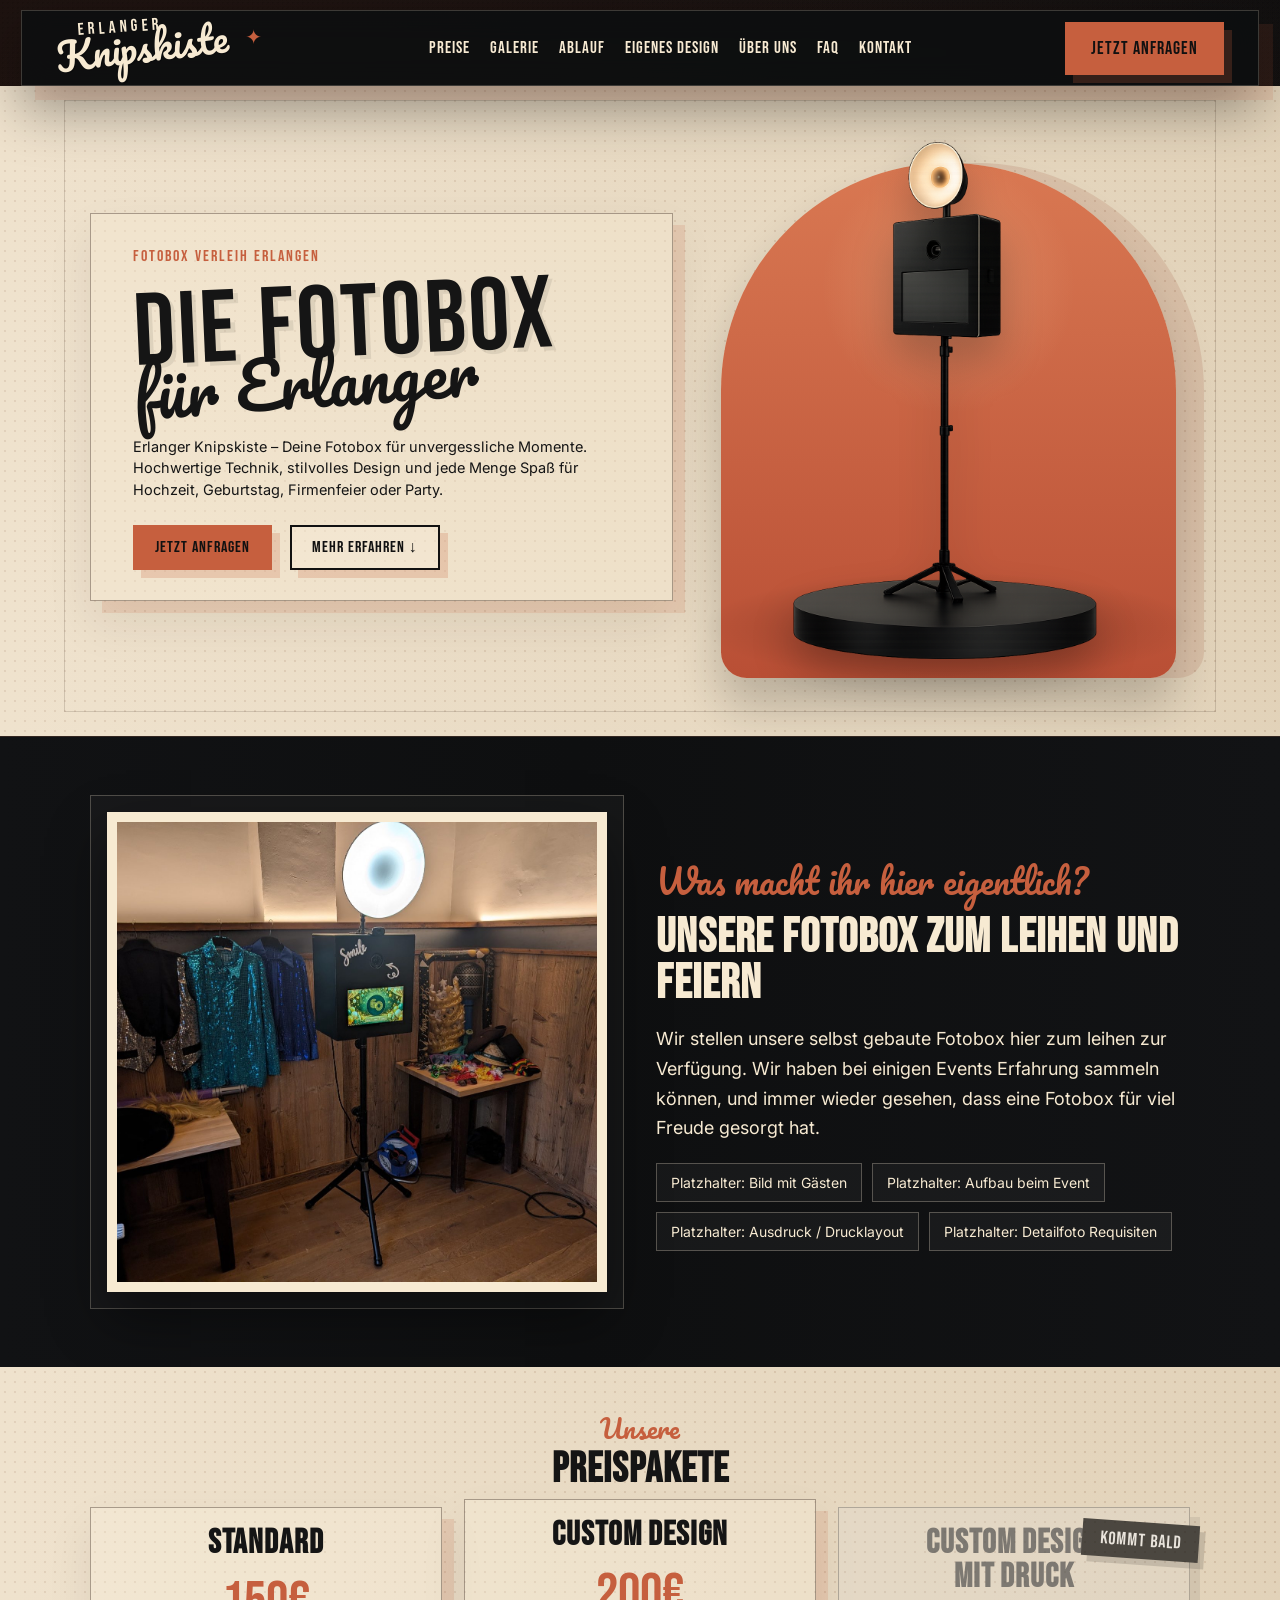
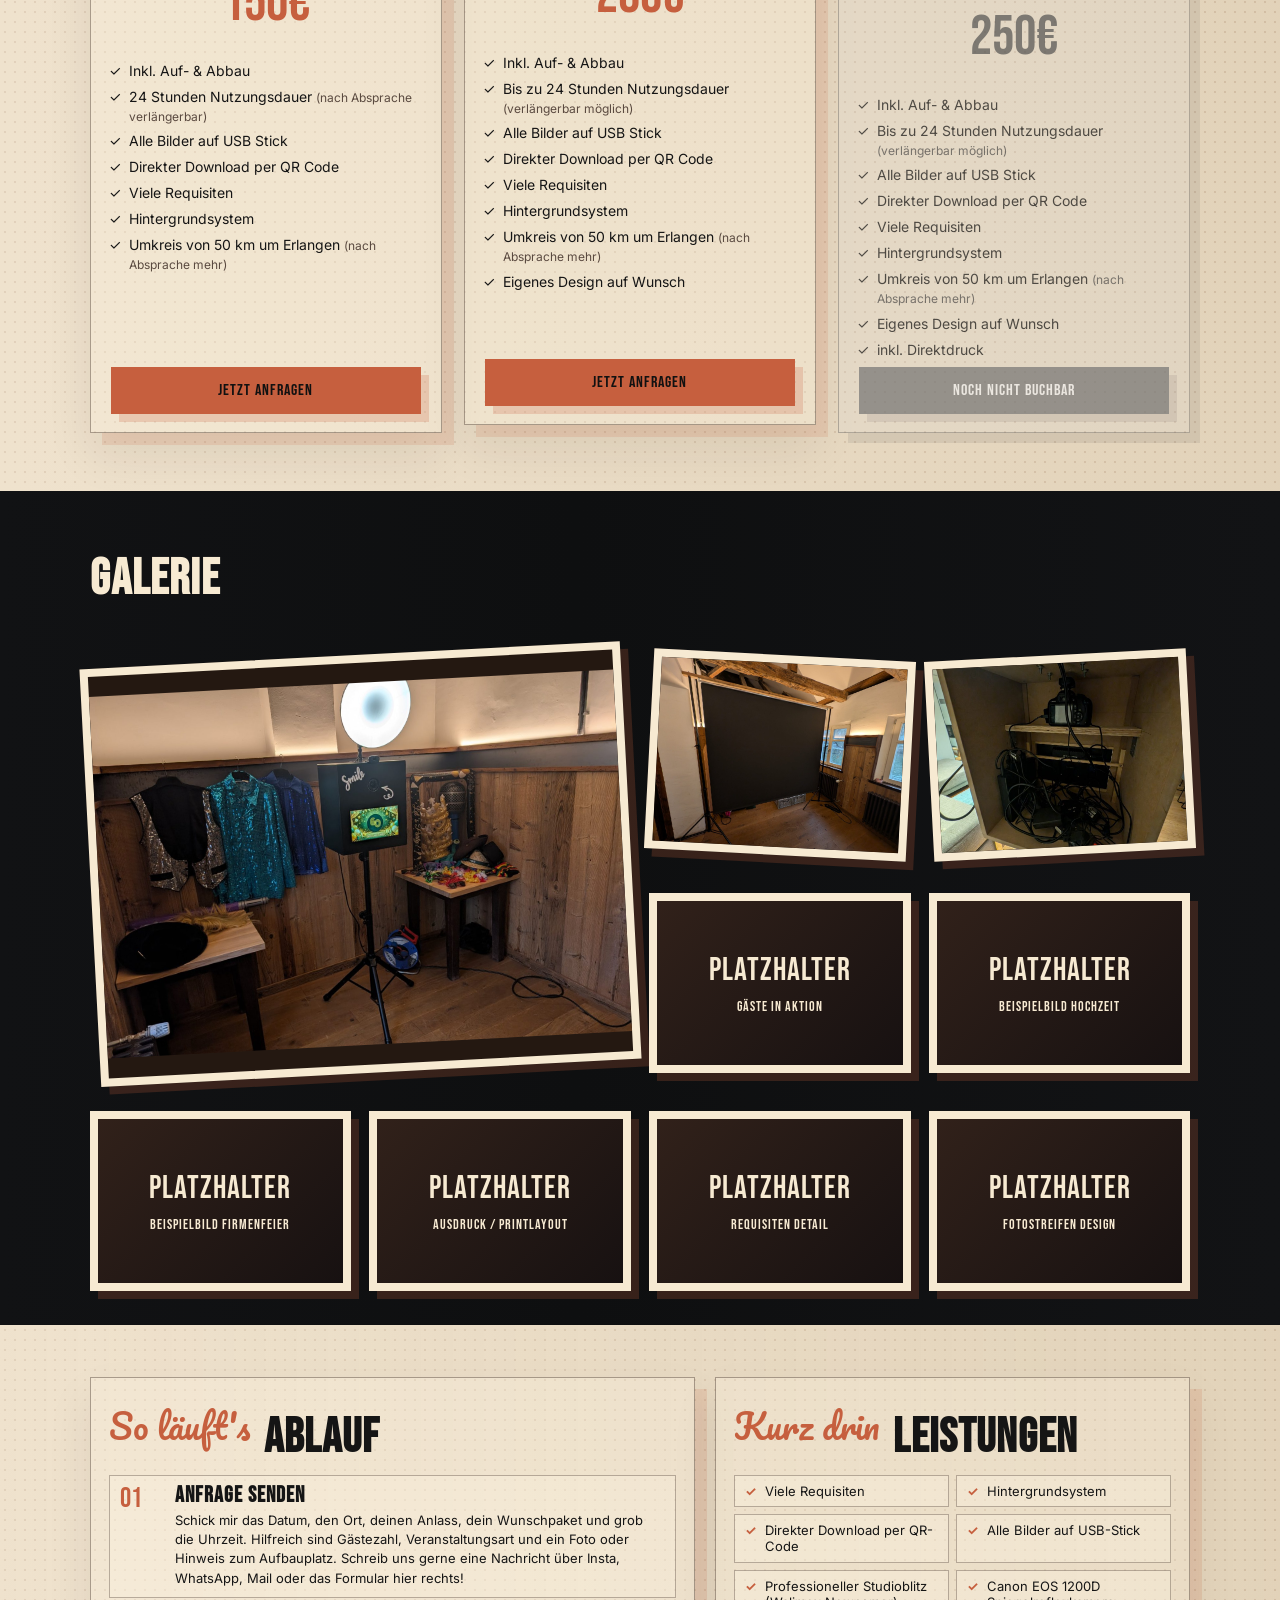
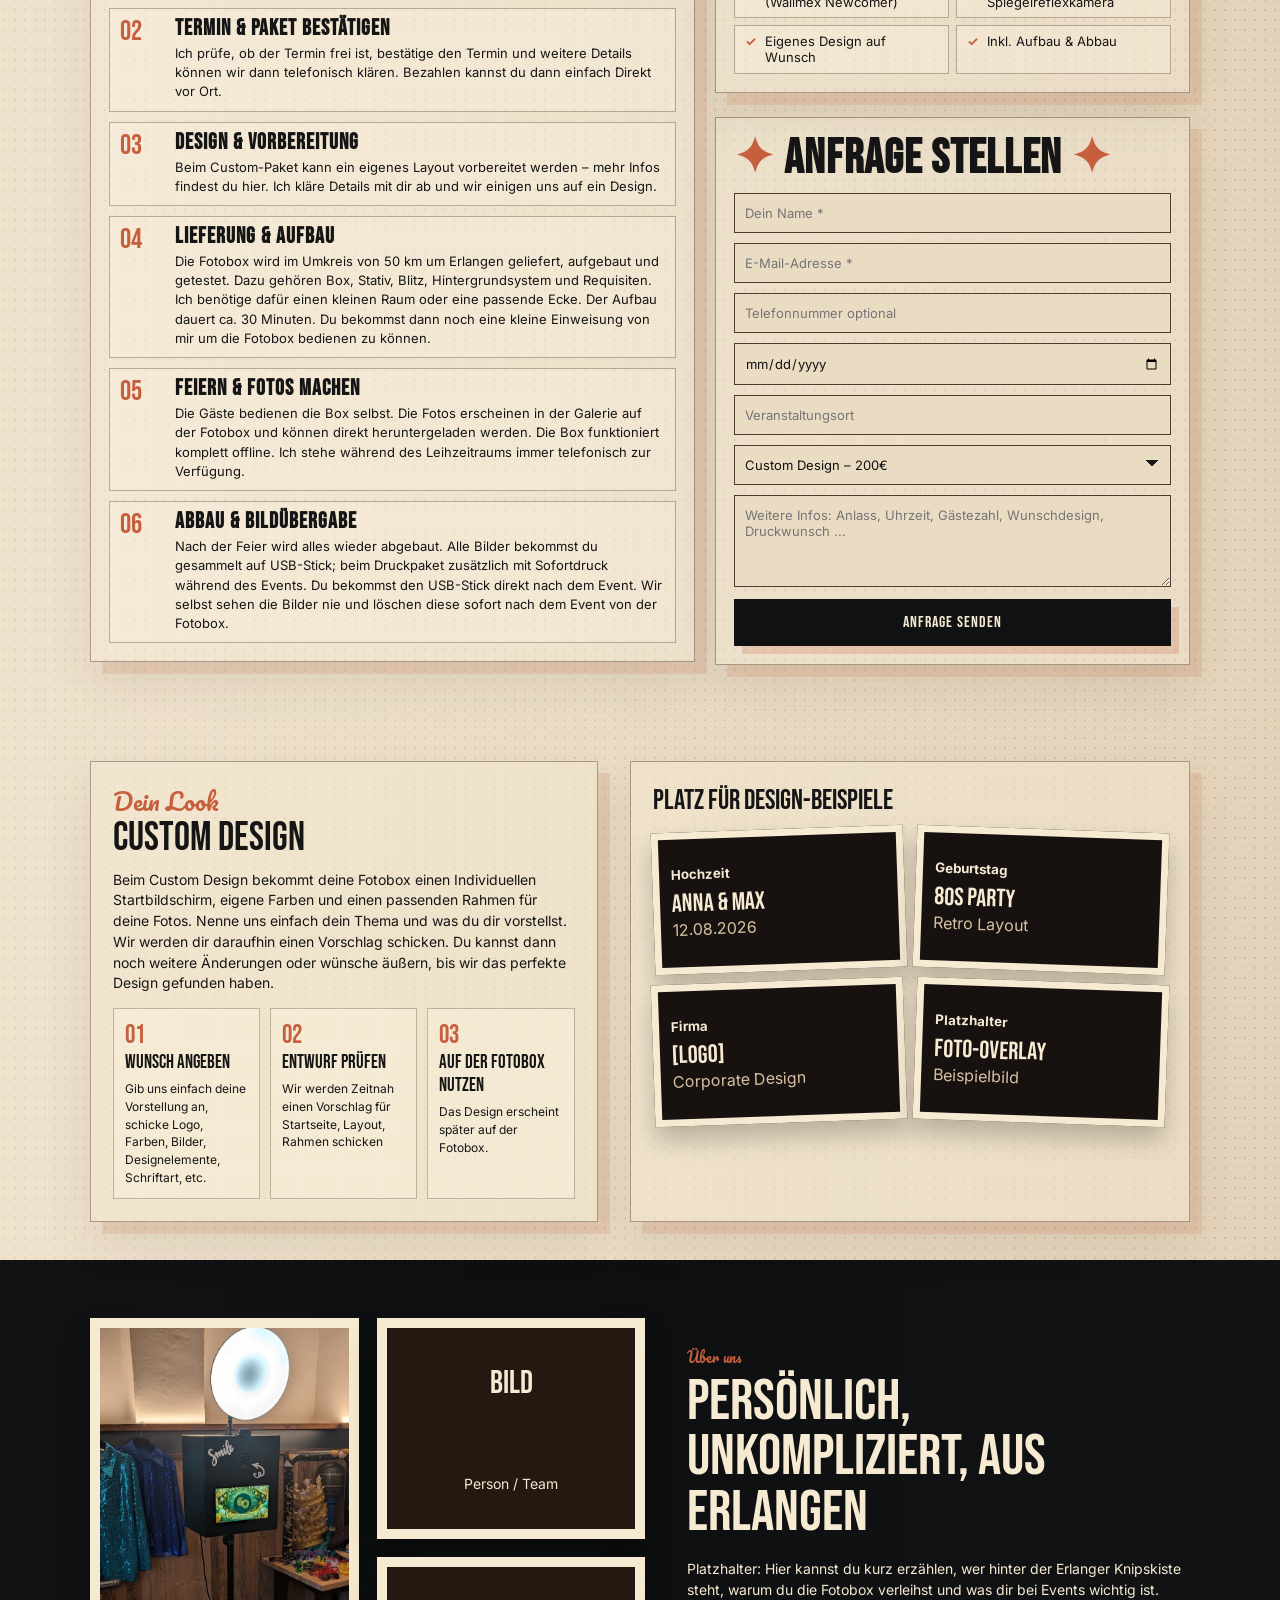
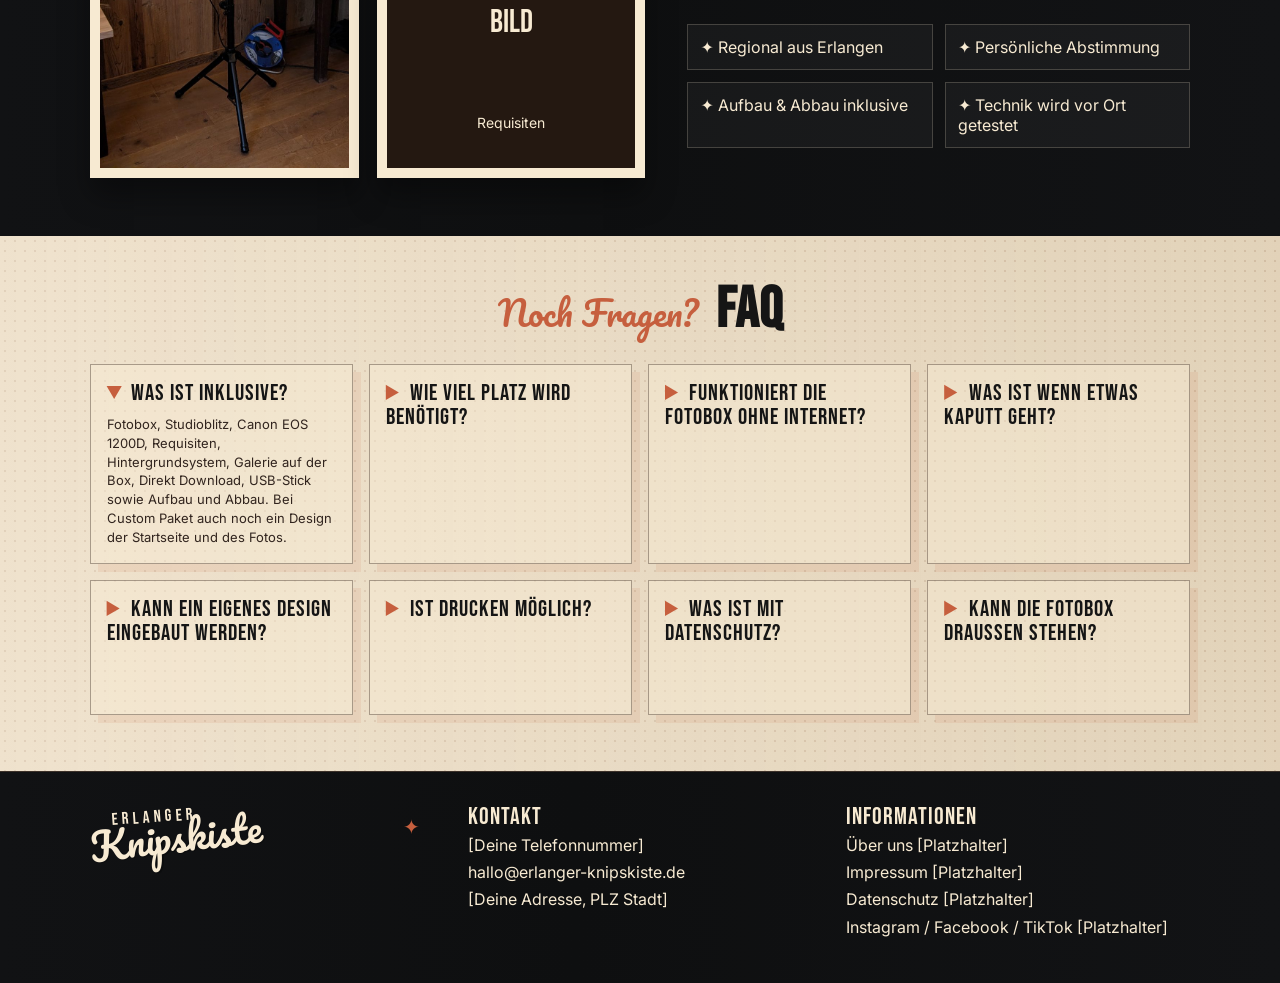
==== index.html @ 9aa40068 "Update index.html" ====
<!doctype html>
<html lang="de">
<head>
  <meta charset="utf-8" />
  <meta name="viewport" content="width=device-width, initial-scale=1" />
  <title>Erlanger Knipskiste – Fotobox Verleih Erlangen</title>
  <meta name="description" content="Erlanger Knipskiste: Fotobox Verleih im Umkreis von Erlangen. Inklusive Aufbau, Abbau, Requisiten, Hintergrundsystem und USB-Stick." />
  <link rel="preconnect" href="https://fonts.googleapis.com">
  <link rel="preconnect" href="https://fonts.gstatic.com" crossorigin>
  <link href="https://fonts.googleapis.com/css2?family=Bebas+Neue&family=Inter:wght@400;500;600;700&family=Pacifico&display=swap" rel="stylesheet">
  <link rel="stylesheet" href="style.css" />
</head>
<body>

  <header class="topbar">
    <a class="logo" href="#start" aria-label="Erlanger Knipskiste Startseite">
      <span>ERLANGER</span>
      <strong>Knipskiste</strong>
      <i>✦</i>
    </a>
    <button class="mobileMenuButton" type="button" aria-label="Menü öffnen">☰</button>
    <nav>
      <a href="#preise">Preise</a>
      <a href="#galerie">Galerie</a>
      <a href="#ablauf">Ablauf</a><a href="#custom-design">eigenes Design</a><a href="#ueber-uns">Über uns</a>
      <a href="#faq">FAQ</a>
      <a href="#kontakt">Kontakt</a>
    </nav>
    <a class="navbtn" href="#anfrage">Jetzt anfragen</a>
  </header>

  <main id="start">
    <section class="hero heroRedesign paper">


<div class="heroText heroCard">
        <p class="eyebrow">Fotobox Verleih Erlangen</p>
        <h1><span>DIE FOTOBOX</span><em>für Erlanger</em></h1>
        <p class="lead">Erlanger Knipskiste – Deine Fotobox für unvergessliche Momente. Hochwertige Technik, stilvolles Design und jede Menge Spaß für Hochzeit, Geburtstag, Firmenfeier oder Party.</p>
        <div class="actions">
          <a class="btn primary" href="#anfrage">Jetzt anfragen</a>
          <a class="btn ghost" href="#ablauf">Mehr erfahren ↓</a>
        </div>
      </div>

      <div class="heroShowcase">
        <div class="showcaseArch"></div>
        <div class="showcaseGlow"></div>
        <div class="showcaseCard">
          <img class="heroBoothClean" src="assets/hero_redesign_fotobox.png" alt="Erlanger Knipskiste Fotobox">
        </div>
</div>
    </section>

    <section class="photoFeature dark reveal">
      <div class="featureImageWrap">
        <img src="assets/fotobox_setup.jpg" alt="Echte Erlanger Knipskiste Fotobox mit Requisiten, Blitz und Hintergrundsystem" class="featureImage" />
      </div>
      <div class="featureCopy">
        <p class="script">Was macht ihr hier eigentlich?</p>
        <h2>Unsere Fotobox zum leihen und Feiern</h2>
        <p>Wir stellen unsere selbst gebaute Fotobox hier zum leihen zur Verfügung. Wir haben bei einigen Events Erfahrung sammeln können, und immer wieder gesehen, dass eine Fotobox für viel Freude gesorgt hat.</p>
        <div class="placeholderList">
          <span>Platzhalter: Bild mit Gästen</span>
          <span>Platzhalter: Aufbau beim Event</span>
          <span>Platzhalter: Ausdruck / Drucklayout</span>
          <span>Platzhalter: Detailfoto Requisiten</span>
        </div>
      </div>
    </section>

    <section id="preise" class="pricing paper reveal unifiedPaper">
      <p class="script center">Unsere</p>
      <h2>Preispakete</h2>
      <div class="priceGrid">
        <article class="priceCard">
          <h3>Standard</h3>
          <strong>150€</strong>
          <ul>
            <li>Inkl. Auf- & Abbau</li>
            <li>24 Stunden Nutzungsdauer <small>(nach Absprache verlängerbar)</small></li>
            <li>Alle Bilder auf USB Stick</li>
            <li>Direkter Download per QR Code</li>
            <li>Viele Requisiten</li>
            <li>Hintergrundsystem</li>
            <li>Umkreis von 50 km um Erlangen <small>(nach Absprache mehr)</small></li>
          </ul>
          <a href="#anfrage" data-paket="Standard – 150€">Jetzt anfragen</a>
        </article>
        <article class="priceCard featured"><div class="popularBadge">Am beliebtesten</div><h3>Custom Design</h3>
          <strong>200€</strong>
          <ul>
            <li>Inkl. Auf- & Abbau</li>
            <li>Bis zu 24 Stunden Nutzungsdauer <small>(verlängerbar möglich)</small></li>
            <li>Alle Bilder auf USB Stick</li>
            <li>Direkter Download per QR Code</li>
            <li>Viele Requisiten</li>
            <li>Hintergrundsystem</li>
            <li>Umkreis von 50 km um Erlangen <small>(nach Absprache mehr)</small></li>
            <li>Eigenes Design auf Wunsch</li>
          </ul>
          <a href="#anfrage" data-paket="Custom Design – 200€">Jetzt anfragen</a>
        </article>
        <article class="priceCard comingSoon">
          <div class="soonRibbon">Kommt bald</div>
          <h3>Custom Design<br>mit Druck</h3>
          <strong>250€</strong>
          <ul>
            <li>Inkl. Auf- & Abbau</li>
            <li>Bis zu 24 Stunden Nutzungsdauer <small>(verlängerbar möglich)</small></li>
            <li>Alle Bilder auf USB Stick</li>
            <li>Direkter Download per QR Code</li>
            <li>Viele Requisiten</li>
            <li>Hintergrundsystem</li>
            <li>Umkreis von 50 km um Erlangen <small>(nach Absprache mehr)</small></li>
            <li>Eigenes Design auf Wunsch</li>
            <li>inkl. Direktdruck</li>
          </ul>
          <a href="#anfrage" data-paket="Custom Design mit Druck – 250€">Noch nicht buchbar</a>
        </article>
      </div>
    </section>

    <section id="galerie" class="gallery dark reveal">
      <h2>Galerie</h2>
      <div class="galleryGrid">
        <button class="galleryItem tilt-left" type="button" data-large="assets/fotobox_setup.jpg" data-caption="Fotobox Setup"><img src="assets/fotobox_setup.jpg" alt="Fotobox Setup"></button>
        <button class="galleryItem tilt-right" type="button" data-large="assets/background_system.jpg" data-caption="Hintergrundsystem & Aufbau"><img src="assets/background_system.jpg" alt="Hintergrundsystem & Aufbau"></button>
        <button class="galleryItem tilt-left" type="button" data-large="assets/inside_box.jpg" data-caption="Technik in der Fotobox"><img src="assets/inside_box.jpg" alt="Technik in der Fotobox"></button>
        <button class="galleryItem placeholderCard" type="button" data-placeholder="true" data-caption="Platzhalter: Gäste in Aktion"><span>Platzhalter</span><small>Gäste in Aktion</small></button>
        <button class="galleryItem placeholderCard" type="button" data-placeholder="true" data-caption="Platzhalter: Beispielbild Hochzeit"><span>Platzhalter</span><small>Beispielbild Hochzeit</small></button>
        <button class="galleryItem placeholderCard" type="button" data-placeholder="true" data-caption="Platzhalter: Beispielbild Firmenfeier"><span>Platzhalter</span><small>Beispielbild Firmenfeier</small></button>
        <button class="galleryItem placeholderCard" type="button" data-placeholder="true" data-caption="Platzhalter: Ausdruck / Printlayout"><span>Platzhalter</span><small>Ausdruck / Printlayout</small></button>
        <button class="galleryItem placeholderCard" type="button" data-placeholder="true" data-caption="Platzhalter: Requisiten Detail"><span>Platzhalter</span><small>Requisiten Detail</small></button>
        <button class="galleryItem placeholderCard" type="button" data-placeholder="true" data-caption="Platzhalter: Fotostreifen Design"><span>Platzhalter</span><small>Fotostreifen Design</small></button>
      </div>
      
    </section>

    <section id="ablauf" class="serviceProcess paper reveal unifiedPaper">
      <div class="serviceProcessGrid">
        <section class="processPanel">
          <div class="sectionHead"><p class="script">So läuft's</p><h2>Ablauf</h2></div>
          <div class="timeline">
            <article><span>01</span><div><h3>Anfrage senden</h3><p>Schick mir das Datum, den Ort, deinen Anlass, dein Wunschpaket und grob die Uhrzeit. Hilfreich sind Gästezahl, Veranstaltungsart und ein Foto oder Hinweis zum Aufbauplatz. Schreib uns gerne eine Nachricht über Insta, WhatsApp, Mail oder das Formular hier rechts! </div></article>
            <article><span>02</span><div><h3>Termin & Paket bestätigen</h3><p>Ich prüfe, ob der Termin frei ist, bestätige den Termin und weitere Details können wir dann telefonisch klären. Bezahlen kannst du dann einfach Direkt vor Ort.</div></article>
            <article><span>03</span><div><h3>Design & Vorbereitung</h3><p>Beim Custom-Paket kann ein eigenes Layout vorbereitet werden – mehr Infos findest du hier. Ich kläre Details mit dir ab und wir einigen uns auf ein Design.</div></article>
            <article><span>04</span><div><h3>Lieferung & Aufbau</h3><p>Die Fotobox wird im Umkreis von 50 km um Erlangen geliefert, aufgebaut und getestet. Dazu gehören Box, Stativ, Blitz, Hintergrundsystem und Requisiten. Ich benötige dafür einen kleinen Raum oder eine passende Ecke. Der Aufbau dauert ca. 30 Minuten. Du bekommst dann noch eine kleine Einweisung von mir um die Fotobox bedienen zu können.</div></article>
            <article><span>05</span><div><h3>Feiern & Fotos machen</h3><p>Die Gäste bedienen die Box selbst. Die Fotos erscheinen in der Galerie auf der Fotobox und können direkt heruntergeladen werden. Die Box funktioniert komplett offline. Ich stehe während des Leihzeitraums immer telefonisch zur Verfügung.</div></article>
            <article><span>06</span><div><h3>Abbau & Bildübergabe</h3><p>Nach der Feier wird alles wieder abgebaut. Alle Bilder bekommst du gesammelt auf USB-Stick; beim Druckpaket zusätzlich mit Sofortdruck während des Events. Du bekommst den USB-Stick direkt nach dem Event. Wir selbst sehen die Bilder nie und löschen diese sofort nach dem Event von der Fotobox.</div></article>
          </div>
        </section>

        <aside class="rightStack">
          <section class="servicePanel">
            <div class="sectionHead compact"><p class="script">Kurz drin</p><h2>Leistungen</h2></div>
            <ul class="quickServiceList">
              <li>Viele Requisiten</li>
              <li>Hintergrundsystem</li>
              <li>Direkter Download per QR-Code</li>
              <li>Alle Bilder auf USB-Stick</li>
              <li>Professioneller Studioblitz (Walimex Newcomer)</li>
              <li>Canon EOS 1200D Spiegelreflexkamera</li>
              <li>Eigenes Design auf Wunsch</li>
              <li>Inkl. Aufbau & Abbau</li>
            </ul>
          </section>

          <section id="anfrage" class="inquiryPanel">
            <h2><span>✦</span> Anfrage stellen <span>✦</span></h2>
            <form action="mailto:hallo@erlanger-knipskiste.de" method="post" enctype="text/plain">
              <input name="Name" placeholder="Dein Name *" required>
              <input name="Email" type="email" placeholder="E-Mail-Adresse *" required>
              <input name="Telefon" placeholder="Telefonnummer optional">
              <input name="Datum" type="date" required>
              <input name="Ort" placeholder="Veranstaltungsort">
              <select name="Paket">
                <option>Standard – 150€</option>
                <option selected>Custom Design – 200€</option>
              </select>
              <textarea name="Nachricht" placeholder="Weitere Infos: Anlass, Uhrzeit, Gästezahl, Wunschdesign, Druckwunsch ..."></textarea>
              <button type="submit">Anfrage senden</button>
            </form>
          </section>
        </aside>
      </div>
    </section>

    
    <section id="custom-design" class="customDesignSection paper unifiedPaper">
      <div class="customDesignGrid">
        <div class="customText panelBlock">
          <p class="script">Dein Look</p>
          <h2>Custom Design</h2>
          <p>Beim Custom Design bekommt deine Fotobox einen Individuellen Startbildschirm, eigene Farben und einen passenden Rahmen für deine Fotos. Nenne uns einfach dein Thema und was du dir vorstellst. Wir werden dir daraufhin einen Vorschlag schicken. Du kannst dann noch weitere Änderungen oder wünsche äußern, bis wir das perfekte Design gefunden haben.</p>
          <div class="designSteps">
            <article><span>01</span><b>Wunsch angeben</b><p>Gib uns einfach deine Vorstellung an, schicke Logo, Farben, Bilder, Designelemente, Schriftart, etc.</p></article>
            <article><span>02</span><b>Entwurf prüfen</b><p>Wir werden Zeitnah einen Vorschlag für Startseite, Layout, Rahmen schicken</p></article>
            <article><span>03</span><b>Auf der Fotobox nutzen</b><p>Das Design erscheint später auf der Fotobox.</p></article>
          </div>
        </div>
        <div class="designPreview panelBlock">
          <h3>Platz für Design-Beispiele</h3>
          <div class="designCards">
            <div><small>Hochzeit</small><strong>Anna & Max</strong><em>12.08.2026</em></div>
            <div><small>Geburtstag</small><strong>80s Party</strong><em>Retro Layout</em></div>
            <div><small>Firma</small><strong>[Logo]</strong><em>Corporate Design</em></div>
            <div><small>Platzhalter</small><strong>Foto-Overlay</strong><em>Beispielbild</em></div>
          </div>
        </div>
      </div>
    </section>

    <section id="ueber-uns" class="aboutSection dark">
      <div class="aboutGrid">
        <div class="aboutImages">
          <div class="aboutPhoto real"><img src="assets/fotobox_setup.jpg" alt="Erlanger Knipskiste Fotobox Aufbau"></div>
          <div class="aboutPhoto placeholder">Bild<br><small>Person / Team</small></div>
          <div class="aboutPhoto placeholder">Bild<br><small>Requisiten</small></div>
        </div>
        <div class="aboutText">
          <p class="script">Über uns</p>
          <h2>Persönlich, unkompliziert, aus Erlangen</h2>
          <p>Platzhalter: Hier kannst du kurz erzählen, wer hinter der Erlanger Knipskiste steht, warum du die Fotobox verleihst und was dir bei Events wichtig ist.</p>
          <div class="aboutFacts">
            <span>✦ Regional aus Erlangen</span>
            <span>✦ Persönliche Abstimmung</span>
            <span>✦ Aufbau & Abbau inklusive</span>
            <span>✦ Technik wird vor Ort getestet</span>
          </div>
        </div>
      </div>
    </section>

    <section id="faq" class="faqWide dark reveal unifiedPaper">
      <div class="faqIntro">
        <p class="script">Noch Fragen?</p>
        <h2>FAQ</h2>
      </div>
      <div class="faqGrid">
        <details open><summary>Was ist inklusive?</summary><p>Fotobox, Studioblitz, Canon EOS 1200D, Requisiten, Hintergrundsystem, Galerie auf der Box, Direkt Download, USB-Stick sowie Aufbau und Abbau. Bei Custom Paket auch noch ein Design der Startseite und des Fotos.</p></details>
        <details><summary>Wie viel Platz wird benötigt?</summary><p>Platzhalter: ca. 12 m² Stellfläche, Stromanschluss in der Nähe und ausreichend Abstand zum Hintergrundsystem.</p></details>
        <details><summary>Funktioniert die Fotobox ohne Internet?</summary><p>Ja, die Fotobox ist komplett offline funktionsfähig. Download und Galerie laufen lokal über die Box.</p></details>
        <details><summary>Was ist wenn etwas kaputt geht?</summary><p>Wir sichern uns über eine Kaution von 200€ ab. Falls es zu größeren Schäden kommen sollte, wird das persönlich geklärt.</p></details>
        <details><summary>Kann ein eigenes Design eingebaut werden?</summary><p>Ja, im Custom-Paket kann ein eigenes Layout vorbereitet werden. Platzhalter: Logo, Namen, Datum, Farbwünsche, Freigabefrist.</p></details>
        <details><summary>Ist Drucken möglich?</summary><p>Noch nicht, jedoch ist in Zukunft im Paket „Custom Design mit Druck“ ein Drucker geplant.</p></details>
        <details><summary>Was ist mit Datenschutz?</summary><p>Die Bilder werden nie auf der Box gespeichert. Alle Bilder werden direkt auf dem USB-Stick gespeichert und wir sehen diese nie.</p></details>
        <details><summary>Kann die Fotobox draußen stehen?</summary><p>Natürlich ist draußen stehen kein Problem, die Fotobox sollte jedoch trocken stehen und vor umkippen geschützt sein.</p></details>
      </div>
    </section>
  </main>

  <footer id="kontakt" class="footer dark">
    <a class="logo" href="#start">
      <span>ERLANGER</span>
      <strong>Knipskiste</strong>
      <i>✦</i>
    </a>
    <p><b>Kontakt</b><br>[Deine Telefonnummer]<br>hallo@erlanger-knipskiste.de<br>[Deine Adresse, PLZ Stadt]</p>
    <p><b>Informationen</b><br>Über uns [Platzhalter]<br>Impressum [Platzhalter]<br>Datenschutz [Platzhalter]<br>Instagram / Facebook / TikTok [Platzhalter]</p>
  </footer>


  <div class="lightbox" id="lightbox" aria-hidden="true">
    <button class="lightboxClose" type="button" aria-label="Schließen">×</button>
    <figure class="lightboxFigure"><img id="lightboxImage" alt="Großansicht Galerie"><figcaption id="lightboxCaption"></figcaption></figure>
  </div>

  <script src="script.js"></script>
</body>
</html>
---- style.css ----
:root{--black:#101112;--paper:#ead9bd;--paper2:#f1e4cc;--cream:#f7ead2;--rust:#c65f3e;--rust-dark:#9e462d;--line:#433229;--muted:#5a4a40}
*{box-sizing:border-box}html{scroll-behavior:smooth}body{margin:0;color:#151515;background:var(--black);font-family:Inter,system-ui,sans-serif}body::before{content:"";position:fixed;inset:0;pointer-events:none;opacity:.08;background-image:radial-gradient(#000 1px,transparent 1px);background-size:5px 5px}img{max-width:100%;display:block}a,button,input,select,textarea{font:inherit}
.paper{background:linear-gradient(90deg,rgba(255,255,255,.20),rgba(0,0,0,.04)),radial-gradient(rgba(120,65,30,.14) 1px,transparent 1px),linear-gradient(0deg,rgba(255,255,255,.06),rgba(255,255,255,.06));background-color:var(--paper);background-size:auto,10px 10px,auto}.dark{background:linear-gradient(90deg,#111214,#0e0f10 45%,#121315);color:var(--cream)}
.topbar{height:82px;position:sticky;top:0;z-index:40;display:flex;align-items:center;gap:38px;padding:0 6vw;background:#0d0f10;border-bottom:1px solid #2b211d}.logo{min-width:185px;color:var(--cream);text-decoration:none;line-height:.82;display:inline-block;position:relative;transform:none}.logo span{display:block;font:18px "Bebas Neue",sans-serif;letter-spacing:4px}.logo strong{font:40px Pacifico,cursive;font-weight:400;letter-spacing:0;text-transform:none}.logo i{color:var(--rust);position:absolute;right:-8px;top:9px;font-style:normal;font-size:24px}
nav{display:flex;gap:30px;flex:1;justify-content:center}nav a,.navbtn,.btn,.priceCard a,button,.priceCard h3,.timeline h3,.servicePanel h3,.faqGrid summary,.inquiryPanel h2,.faqWide h2,.photoFeature h2,.gallery h2,.pricing h2,.sectionHead h2{font-family:"Bebas Neue",sans-serif;letter-spacing:1px;text-transform:uppercase}nav a{color:var(--cream);text-decoration:none;font-size:18px}.navbtn,.btn{padding:15px 28px;text-decoration:none;border:2px solid var(--rust);color:#111;background:var(--rust);font-size:18px;box-shadow:8px 8px 0 rgba(0,0,0,.2);transition:.18s ease}.navbtn:hover,.btn.primary:hover,.priceCard a:hover{background:var(--rust-dark);transform:translate(-2px,-2px);box-shadow:12px 12px 0 rgba(0,0,0,.22)}.btn.ghost{background:rgba(255,246,228,.2);border-color:#111;color:#111}

.hero{min-height:720px;display:grid;grid-template-columns:minmax(0,1fr) minmax(480px,620px);gap:34px;position:relative;overflow:hidden;padding:88px 7vw 36px}.hero::after{content:"";position:absolute;inset:0;pointer-events:none;background:linear-gradient(rgba(0,0,0,.025),rgba(0,0,0,.025))}.heroText{position:relative;z-index:2;max-width:650px}.eyebrow{margin:0 0 14px;color:var(--rust);font:22px "Bebas Neue",sans-serif;letter-spacing:2px}.hero h1{margin:0}.hero h1 span{display:block;font:clamp(84px,10vw,136px) "Bebas Neue",sans-serif;line-height:.82;letter-spacing:3px;transform:rotate(-2.5deg);text-shadow:4px 4px 0 rgba(0,0,0,.08)}.hero h1 em{display:block;margin-top:-6px;font:clamp(50px,6vw,76px) Pacifico,cursive;line-height:1;transform:rotate(-4deg);font-style:normal}.lead{max-width:560px;margin:28px 0 0;font-size:20px;line-height:1.6}.actions{display:flex;flex-wrap:wrap;gap:18px;margin:34px 0 0}.spark{position:absolute;color:var(--rust);font-size:54px;line-height:1;z-index:1;filter:drop-shadow(2px 2px 0 rgba(0,0,0,.08));animation:twinkle 3.5s ease-in-out infinite}.s1{left:7.5%;top:140px}.s2{left:42%;top:280px}.s3{right:6%;top:230px}.s4{right:18%;top:112px;color:#d7b58d}.s5{right:10%;top:330px;color:#d7b58d;font-size:34px}

.heroVisual{position:relative;z-index:2;min-height:610px}.retroArch{position:absolute;left:50%;top:58px;transform:translateX(-50%);width:420px;height:470px;background:var(--rust);border-radius:220px 220px 0 0;box-shadow:38px 0 0 rgba(148,66,43,.18)}.archShadow{position:absolute;left:50%;bottom:42px;transform:translateX(-50%);width:590px;height:86px;background:#0b0a09;border-radius:50%;opacity:.98;filter:blur(.2px)}.stage{position:absolute;left:50%;bottom:58px;transform:translateX(-50%);width:520px;height:86px;background:linear-gradient(#26150f,#080807);border-radius:50%;box-shadow:0 34px 38px rgba(0,0,0,.38),0 50px 0 -18px #050505}.stageShadow{position:absolute;left:50%;bottom:12px;transform:translateX(-50%);width:410px;height:48px;background:#020202}
.boothArt{position:absolute;left:50%;bottom:112px;transform:translateX(-50%);width:360px;height:470px;animation:floaty 5s ease-in-out infinite}.boxBack{position:absolute;left:188px;top:150px;width:112px;height:210px;border-radius:9px;background:#050505;box-shadow:24px 16px 28px rgba(0,0,0,.34)}.boxMain{position:absolute;left:78px;top:126px;width:230px;height:230px;border-radius:10px;background:linear-gradient(145deg,#191919,#050505);border:2px solid #3a3a3a;box-shadow:18px 22px 30px rgba(0,0,0,.42)}.boxMain::after{content:"";position:absolute;inset:7px;border:1px solid rgba(255,255,255,.06);border-radius:7px}.lens{position:absolute;left:92px;top:35px;width:46px;height:46px;border-radius:50%;border:5px solid #303030;background:#080808;box-shadow:inset 0 0 0 5px #111}.lens span{position:absolute;left:12px;top:12px;width:14px;height:14px;border-radius:50%;border:3px solid #444}.screenFrame{position:absolute;left:58px;top:110px;width:116px;height:82px;background:#050505;border:8px solid #0a0a0a}.screen{width:100%;height:100%;background:linear-gradient(#2b2b2b,#141414);border:1px solid #444}.sideButton{position:absolute;left:302px;top:225px;width:10px;height:54px;border-radius:2px;background:#141414;border:1px solid #555}.topPole{position:absolute;left:187px;top:92px;width:14px;height:48px;border-radius:8px;background:#090909}.midPole{position:absolute;left:187px;top:354px;width:14px;height:145px;border-radius:8px;background:linear-gradient(90deg,#050505,#333,#050505)}.clamp{position:absolute;left:174px;width:44px;height:18px;border-radius:6px;background:#070707}.c1{top:402px}.c2{top:475px}.tripod{position:absolute;left:193px;top:502px}.leg{position:absolute;left:-5px;top:0;width:13px;height:135px;border-radius:8px;background:#070707;transform-origin:top}.leg1{transform:rotate(90deg)}.leg2{transform:rotate(57deg)}.leg3{transform:rotate(125deg)}
.flash{position:absolute;left:98px;top:0;width:190px;height:145px}.flashGlow{position:absolute;left:28px;top:0;width:142px;height:142px;border-radius:50%;background:radial-gradient(circle,#8d6245 0 7%,#ffd98f 10%,#fff7df 39%,#fff 68%,#ddd 100%);border:2px solid rgba(255,255,255,.9);box-shadow:0 0 30px rgba(255,205,120,.9)}.flashSide{position:absolute;right:0;top:28px;width:48px;height:93px;border-radius:50%;background:#020202}.flashCable{position:absolute;left:22px;top:8px;width:94px;height:116px;border-left:3px solid #111;border-radius:50%;transform:rotate(-22deg)}.flashPin{position:absolute;left:92px;top:70px;width:20px;height:20px;border-radius:50%;background:#9a684b}
.scrollHint{position:absolute;left:50%;bottom:4px;transform:translateX(-50%);z-index:4;color:#111;text-decoration:none;text-align:center;font-size:14px;animation:bounce 1.8s infinite}.scrollHint span{display:grid;place-items:center;width:44px;height:44px;margin:0 auto 4px;border:2px solid #111;border-radius:50%;font:28px "Bebas Neue"}.scrollHint small{font-size:14px}

.photoFeature{display:grid;grid-template-columns:1.15fr .85fr;gap:48px;align-items:center;padding:54px 7vw;border-top:1px solid #332620}.featureImageWrap{padding:16px;border:1px solid rgba(247,234,210,.25);background:rgba(255,255,255,.03)}.featureImage{width:100%;min-height:460px;object-fit:cover;border:10px solid var(--cream);box-shadow:0 25px 55px rgba(0,0,0,.45)}.script{margin:0 0 6px;font:38px Pacifico,cursive;color:var(--rust);text-transform:none!important;letter-spacing:0!important}.photoFeature h2,.pricing h2,.sectionHead h2,.inquiryPanel h2,.faqWide h2{margin:0 0 12px;font-size:52px;line-height:.95}.featureCopy p{font-size:18px;line-height:1.65}.placeholderList{display:flex;flex-wrap:wrap;gap:10px;margin-top:20px}.placeholderList span{padding:10px 14px;border:1px solid rgba(247,234,210,.28);background:rgba(255,255,255,.04);font-size:14px}

.pricing{padding:58px 7vw}.center{text-align:center}.pricing h2{text-align:center}.priceGrid{display:grid;grid-template-columns:repeat(3,1fr);gap:34px}.priceCard{border:1.5px solid var(--line);background:rgba(255,246,228,.25);padding:24px 28px 26px;box-shadow:10px 10px 0 rgba(198,95,62,.12);transition:.2s ease}.priceCard:hover{transform:translateY(-4px);box-shadow:13px 13px 0 rgba(198,95,62,.18)}.priceCard.featured{transform:translateY(-8px);box-shadow:10px 10px 0 rgba(198,95,62,.22)}.priceCard h3{text-align:center;margin:0;font-size:34px;line-height:1}.priceCard strong{display:block;text-align:center;color:var(--rust);margin:10px 0 18px;font:54px "Bebas Neue",sans-serif}.priceCard ul{margin:0;padding-left:18px}.priceCard li{margin:9px 0;line-height:1.35}.priceCard li::marker{content:'✓  '}.priceCard small{font-size:12px;color:var(--muted)}.priceCard a,button{display:block;width:100%;margin-top:20px;padding:14px 18px;border:0;background:var(--rust);color:#111;text-decoration:none;text-align:center;cursor:pointer;font-size:18px}

.gallery{padding:38px 6vw 58px}.gallery h2{margin:0 0 26px;font-size:50px}.galleryGrid{display:grid;grid-template-columns:repeat(3,1fr);gap:22px}.galleryItem{position:relative;overflow:hidden;border:10px solid var(--cream);background:#241811;box-shadow:0 16px 24px rgba(0,0,0,.42);padding:0;cursor:pointer;transition:transform .2s ease,box-shadow .2s ease}.galleryItem:hover{transform:translateY(-4px);box-shadow:0 20px 30px rgba(0,0,0,.5)}.galleryItem img{width:100%;aspect-ratio:4/3;object-fit:cover}.tilt-left{transform:rotate(-3deg)}.tilt-right{transform:rotate(3deg)}.placeholderCard{display:flex;flex-direction:column;align-items:center;justify-content:center;gap:8px;min-height:220px;background:linear-gradient(135deg,#31211a,#171111);color:var(--cream)}.placeholderCard span{font:32px "Bebas Neue";letter-spacing:1px}.placeholderCard small{font-size:14px}.hint{margin:24px auto 0;text-align:center;color:#d7c2a3;max-width:740px;line-height:1.6}

.serviceProcess{padding:46px 7vw}.serviceProcessGrid{display:grid;grid-template-columns:minmax(0,1.12fr) minmax(340px,.88fr);gap:24px;align-items:start}.processPanel,.servicePanel,.inquiryPanel{border:1.5px solid var(--line);background:rgba(255,246,228,.24);padding:22px 22px;box-shadow:10px 10px 0 rgba(198,95,62,.12)}.sectionHead{display:flex;align-items:end;gap:14px;margin-bottom:14px}.sectionHead .script{font-size:30px}.sectionHead h2{font-size:42px;margin:0}.sectionHead.compact h2{font-size:36px}.timeline{display:grid;gap:10px}.timeline article{display:grid;grid-template-columns:48px 1fr;gap:13px;padding:13px 14px;border:1px solid rgba(67,50,41,.35);background:rgba(255,246,228,.23);transition:.2s ease}.timeline article:hover{transform:translateX(4px);box-shadow:6px 6px 0 rgba(198,95,62,.13)}.timeline span{color:var(--rust);font:32px "Bebas Neue";line-height:1}.timeline h3{margin:0 0 4px;font-size:25px;line-height:1}.timeline p{margin:0;font-size:14.5px;line-height:1.48}.timeline small{display:block;margin-top:5px;color:var(--muted);font-size:12px}.rightStack{display:grid;gap:24px}.quickServiceList{margin:0;padding:0;display:grid;grid-template-columns:1fr 1fr;gap:8px 12px;list-style:none}.quickServiceList li{position:relative;padding:9px 10px 9px 30px;border:1px solid rgba(67,50,41,.35);background:rgba(255,246,228,.28);font-size:14px;line-height:1.25}.quickServiceList li::before{content:'✓';position:absolute;left:10px;color:var(--rust);font-weight:700}.inquiryPanel h2{font-size:36px}.inquiryPanel h2 span{color:var(--rust)}.inquiryPanel form{display:grid;gap:10px}input,select,textarea{width:100%;padding:13px 12px;border:1.5px solid #513b31;background:#eadbc3;color:#111;font-size:14px}select{appearance:none;background-image:linear-gradient(45deg,transparent 50%,#111 50%),linear-gradient(135deg,#111 50%,transparent 50%);background-position:calc(100% - 18px) calc(50% - 2px),calc(100% - 12px) calc(50% - 2px);background-size:6px 6px,6px 6px;background-repeat:no-repeat;padding-right:34px}textarea{min-height:92px;resize:vertical}.inquiryPanel button{margin-top:2px;background:#101112;color:var(--cream);box-shadow:7px 7px 0 rgba(198,95,62,.18)}

.faqWide{padding:38px 7vw 46px}.faqIntro{display:flex;align-items:end;gap:16px;margin-bottom:18px}.faqIntro .script{font-size:32px}.faqWide h2{font-size:46px;margin:0}.faqGrid{display:grid;grid-template-columns:repeat(2,1fr);gap:12px 18px}.faqGrid details{border:1px solid #3b3028;background:rgba(255,255,255,.035);padding:14px 16px;transition:.2s ease}.faqGrid details:hover{box-shadow:7px 7px 0 rgba(198,95,62,.1)}.faqGrid summary{cursor:pointer;color:var(--rust);font-size:24px;line-height:1}.faqGrid p{margin:10px 0 0;color:#eadbc3;line-height:1.55;font-size:14px}

.footer{display:grid;grid-template-columns:1fr 1fr 1fr;gap:34px;padding:44px 7vw 70px;border-top:1px solid #3b3028;scroll-margin-top:90px}.footer p{margin:0;line-height:1.7}.footer b{font:24px "Bebas Neue";letter-spacing:1px}
.lightbox{position:fixed;inset:0;display:none;align-items:center;justify-content:center;background:rgba(0,0,0,.86);padding:40px 24px;z-index:80}.lightbox.is-open{display:flex}.lightboxFigure{margin:0;max-width:min(1100px,92vw);width:100%;text-align:center}.lightboxFigure img{width:100%;max-height:78vh;object-fit:contain;border:12px solid var(--cream);background:#151515}.lightboxFigure figcaption{color:var(--cream);margin-top:14px;font-size:16px}.lightboxClose{position:absolute;top:18px;right:18px;width:52px;height:52px;margin:0;padding:0;border:0;background:var(--rust);color:#111;font-size:36px;line-height:1}
.reveal{animation:fadeUp .75s ease both}.delay{animation-delay:.16s}
@keyframes fadeUp{from{opacity:0;transform:translateY(22px)}to{opacity:1;transform:translateY(0)}}@keyframes floaty{0%,100%{transform:translateX(-50%) translateY(0)}50%{transform:translateX(-50%) translateY(-8px)}}@keyframes twinkle{0%,100%{opacity:.72;transform:scale(1)}50%{opacity:1;transform:scale(1.08)}}@keyframes bounce{0%,100%{transform:translateX(-50%) translateY(0)}50%{transform:translateX(-50%) translateY(8px)}}
@media(max-width:1180px){.hero{grid-template-columns:1fr}.heroVisual{min-height:600px}.serviceProcessGrid{grid-template-columns:1fr}.quickServiceList{grid-template-columns:1fr 1fr}.priceGrid,.galleryGrid{grid-template-columns:repeat(2,1fr)}}@media(max-width:900px){nav{display:none}.topbar{padding:0 22px;gap:18px}.photoFeature,.priceGrid,.galleryGrid,.faqGrid,.footer{grid-template-columns:1fr}.hero{padding:70px 6vw 36px}.hero h1 span{font-size:74px}.hero h1 em{font-size:50px}.lead{font-size:18px}.quickServiceList{grid-template-columns:1fr}.retroArch{width:340px}.stage{width:430px}.archShadow{width:470px}.boothArt{transform:translateX(-50%) scale(.86);transform-origin:bottom center}.photoFeature h2,.pricing h2{font-size:44px}.sectionHead{display:block}.galleryItem,.tilt-left,.tilt-right{transform:none}}


/* --- gezielte Fixes v7: Logo + Hero-Fotobox --- */
.topbar{
  height:92px;
  align-items:center;
  overflow:visible;
}
.logo{
  min-width:210px;
  height:72px;
  overflow:visible;
  display:flex;
  flex-direction:column;
  justify-content:center;
  align-items:flex-start;
  line-height:1;
  padding-top:2px;
}
.logo span{
  display:block;
  font-family:"Bebas Neue",sans-serif;
  font-size:18px;
  letter-spacing:4.6px;
  line-height:1;
  margin-left:22px;
  margin-bottom:1px;
  color:var(--cream);
}
.logo strong{
  display:block;
  font-family:Pacifico,cursive;
  font-size:37px;
  line-height:1.05;
  font-weight:400;
  color:var(--cream);
  transform:rotate(-5deg);
  transform-origin:left center;
  margin-top:-1px;
  text-shadow:1px 1px 0 rgba(0,0,0,.28);
  white-space:nowrap;
}
.logo i{
  right:12px;
  top:19px;
  color:var(--rust);
  font-size:24px;
  line-height:1;
}
.footer .logo{
  height:82px;
  min-width:230px;
}

/* Hero-Bühne etwas kompakter, damit rechts nichts abgeschnitten wirkt */
.hero{
  grid-template-columns:minmax(0,1fr) minmax(430px,540px);
  gap:28px;
}
.heroVisual{
  min-height:590px;
  overflow:visible;
  transform:translateX(-18px);
}
.retroArch{
  width:380px;
  height:450px;
  top:74px;
}
.archShadow{
  width:510px;
  height:72px;
  bottom:46px;
}
.stage{
  width:470px;
  height:78px;
  bottom:62px;
}
.stageShadow{
  width:360px;
  bottom:16px;
}
.boothArt{
  width:320px;
  height:445px;
  bottom:118px;
}
.boxBack{
  left:176px;
  top:145px;
  width:100px;
  height:185px;
  border-radius:7px;
}
.boxMain{
  left:66px;
  top:122px;
  width:210px;
  height:210px;
  border-radius:8px;
}
.lens{
  left:83px;
  top:31px;
}
.screenFrame{
  left:53px;
  top:103px;
  width:106px;
  height:76px;
}
.sideButton{
  left:278px;
  top:212px;
}
.topPole{
  left:166px;
  top:88px;
}
.midPole{
  left:166px;
  top:330px;
  height:148px;
}
.clamp{
  left:153px;
}
.c1{top:380px}
.c2{top:453px}
.tripod{
  left:172px;
  top:480px;
}
.leg{
  height:112px;
}
.flash{
  left:74px;
  top:0;
}
.scrollHint{
  bottom:0;
}

/* Optional: alle generierten Störer neben der Box ausblenden; Scroll-Pfeil ist jetzt mittig */
.heroVisual::after,
.heroVisual .modelNote{
  display:none!important;
}

@media(max-width:1180px){
  .heroVisual{transform:none}
}
@media(max-width:900px){
  .topbar{height:86px}
  .logo{min-width:178px;height:68px}
  .logo span{font-size:16px;margin-left:16px}
  .logo strong{font-size:31px}
  .logo i{right:4px;top:20px}
  .heroVisual{min-height:555px}
  .retroArch{width:320px;height:405px}
  .stage{width:400px}
  .archShadow{width:430px}
  .boothArt{transform:translateX(-50%) scale(.82);transform-origin:bottom center}
}


/* --- v8: echtes Hero-Motiv ohne kaputtes Bild + kompaktere Seite --- */
.topbar{
  height:78px!important;
  padding:0 5.4vw!important;
}
.logo{
  min-width:205px!important;
  height:68px!important;
  overflow:visible!important;
  display:flex!important;
  flex-direction:column!important;
  justify-content:center!important;
  align-items:flex-start!important;
  line-height:1!important;
}
.logo span{
  display:block!important;
  font-family:"Bebas Neue",sans-serif!important;
  font-size:17px!important;
  letter-spacing:4.5px!important;
  line-height:1!important;
  margin-left:22px!important;
  margin-bottom:0!important;
  transform:rotate(-4deg)!important;
  transform-origin:left center!important;
}
.logo strong{
  display:block!important;
  font-family:Pacifico,cursive!important;
  font-size:36px!important;
  line-height:1!important;
  font-weight:400!important;
  letter-spacing:0!important;
  text-transform:none!important;
  transform:rotate(-7deg)!important;
  transform-origin:left center!important;
  margin-top:-1px!important;
  white-space:nowrap!important;
}
.logo i{right:14px!important;top:16px!important}

.hero{
  min-height:630px!important;
  padding:58px 6vw 22px!important;
  grid-template-columns:minmax(0,1fr) minmax(420px,560px)!important;
  gap:18px!important;
}
.hero h1 span{font-size:clamp(74px,8.6vw,122px)!important}
.hero h1 em{font-size:clamp(44px,5vw,68px)!important}
.lead{font-size:18px!important;line-height:1.5!important;margin-top:20px!important}
.actions{margin-top:26px!important}
.btn,.navbtn{padding:12px 24px!important}
.heroVisual{
  position:relative!important;
  min-height:540px!important;
  overflow:visible!important;
  transform:none!important;
}

/* alte kaputte Motiv-Elemente definitiv aus */
.boothArt,.heroVisualImage,.boxMain,.boxBack,.flash,.pole,.tripod,.stage,.heroStage,.heroArch,.arch,.modelNote{display:none!important}

.retroArch{
  display:block!important;
  position:absolute!important;
  left:50%!important;
  top:54px!important;
  transform:translateX(-50%)!important;
  width:390px!important;
  height:430px!important;
  background:#c65f3e!important;
  border-radius:210px 210px 0 0!important;
  box-shadow:36px 0 0 rgba(148,66,43,.17)!important;
  z-index:1!important;
}
.archShade{
  position:absolute;
  left:50%;
  bottom:32px;
  transform:translateX(-50%);
  width:535px;
  height:72px;
  border-radius:50%;
  background:#090807;
  z-index:1;
}
.stageBack{
  position:absolute;
  left:50%;
  bottom:18px;
  transform:translateX(-50%);
  width:405px;
  height:44px;
  background:#020202;
  z-index:2;
}
.stageFront{
  position:absolute;
  left:50%;
  bottom:46px;
  transform:translateX(-50%);
  width:480px;
  height:82px;
  border-radius:50%;
  background:linear-gradient(180deg,#2a1811 0%,#0a0908 78%);
  box-shadow:0 31px 35px rgba(0,0,0,.36);
  z-index:3;
}
.realBooth{
  position:absolute;
  left:50%;
  bottom:96px;
  width:330px;
  height:430px;
  transform:translateX(-50%);
  z-index:5;
  animation:floaty 5s ease-in-out infinite;
}
.softbox{
  position:absolute;
  left:77px;
  top:0;
  width:188px;
  height:135px;
  z-index:9;
}
.softboxFace{
  position:absolute;
  left:30px;
  top:0;
  width:132px;
  height:132px;
  border-radius:50%;
  background:radial-gradient(circle,#8a6043 0 7%,#f0bc61 9%,#fff2cf 36%,#fff 63%,#e4e4e4 100%);
  border:2px solid rgba(255,255,255,.95);
  box-shadow:0 0 24px rgba(255,205,121,.85), inset 0 0 18px rgba(198,95,62,.22);
}
.softboxSide{
  position:absolute;
  left:146px;
  top:26px;
  width:45px;
  height:88px;
  border-radius:50%;
  background:#030303;
  box-shadow:-9px 0 0 rgba(0,0,0,.12);
}
.softboxCable{
  position:absolute;
  left:25px;
  top:6px;
  width:84px;
  height:105px;
  border-left:3px solid #111;
  border-radius:50%;
  transform:rotate(-25deg);
}
.softboxDot{
  position:absolute;
  left:92px;
  top:64px;
  width:18px;
  height:18px;
  border-radius:50%;
  background:#916047;
}
.boothSide{
  position:absolute;
  left:183px;
  top:138px;
  width:105px;
  height:198px;
  border-radius:7px;
  background:#050505;
  box-shadow:20px 18px 24px rgba(0,0,0,.35);
  z-index:5;
}
.boothBox{
  position:absolute;
  left:56px;
  top:115px;
  width:220px;
  height:220px;
  border-radius:8px;
  background:linear-gradient(145deg,#1b1b1b,#050505);
  border:2px solid #353535;
  box-shadow:15px 20px 28px rgba(0,0,0,.42);
  z-index:6;
}
.boothBox:after{
  content:"";
  position:absolute;
  inset:7px;
  border:1px solid rgba(255,255,255,.06);
  border-radius:6px;
}
.cameraLens{
  position:absolute;
  left:88px;
  top:31px;
  width:45px;
  height:45px;
  border-radius:50%;
  border:5px solid #2c2c2c;
  background:#070707;
  box-shadow:inset 0 0 0 5px #111;
  z-index:8;
}
.cameraLens i{
  display:block;
  position:absolute;
  left:11px;
  top:11px;
  width:14px;
  height:14px;
  border-radius:50%;
  border:3px solid #444;
}
.display{
  position:absolute;
  left:51px;
  top:101px;
  width:116px;
  height:84px;
  padding:8px;
  background:#050505;
  z-index:8;
}
.display span{
  display:block;
  width:100%;
  height:100%;
  background:linear-gradient(#2f2f2f,#141414);
  border:1px solid #444;
}
.boxButton{
  position:absolute;
  left:278px;
  top:207px;
  width:10px;
  height:52px;
  border-radius:2px;
  background:#141414;
  border:1px solid #555;
  z-index:8;
}
.lampPole{
  position:absolute;
  left:160px;
  top:88px;
  width:13px;
  height:45px;
  border-radius:8px;
  background:#090909;
  z-index:4;
}
.mainPole{
  position:absolute;
  left:160px;
  top:335px;
  width:13px;
  height:142px;
  border-radius:8px;
  background:linear-gradient(90deg,#050505,#333,#050505);
  z-index:4;
}
.clampOne,.clampTwo{
  position:absolute;
  left:147px;
  width:42px;
  height:18px;
  border-radius:6px;
  background:#070707;
  z-index:9;
}
.clampOne{top:382px}
.clampTwo{top:451px}
.tripodLegs{
  position:absolute;
  left:166px;
  top:477px;
  z-index:7;
}
.tleg{
  position:absolute;
  left:-5px;
  top:0;
  width:13px;
  height:118px;
  border-radius:8px;
  background:#070707;
  transform-origin:top;
}
.tleg.left{transform:rotate(125deg)}
.tleg.center{transform:rotate(90deg)}
.tleg.right{transform:rotate(55deg)}
.scrollHint{
  left:50%!important;
  right:auto!important;
  bottom:-4px!important;
  transform:translateX(-50%)!important;
}

/* Insgesamt kompakter */
.photoFeature{padding:38px 6vw!important;gap:34px!important}
.featureImage{min-height:360px!important}
.pricing{padding:42px 6vw!important}
.priceCard{padding:20px 24px!important}
.gallery{padding:32px 6vw 40px!important}
.serviceProcess{padding:36px 6vw!important}
.timeline article{padding:10px 12px!important}
.timeline p{font-size:13.5px!important}
.quickServiceList li{padding-top:7px!important;padding-bottom:7px!important}
.faqWide{padding:30px 6vw 38px!important}
.footer{padding:34px 6vw 48px!important}

@media(max-width:1180px){
  .hero{grid-template-columns:1fr!important}
  .heroVisual{min-height:535px!important}
}
@media(max-width:900px){
  .topbar{height:78px!important}
  .logo{min-width:170px!important}
  .logo span{font-size:15px!important;margin-left:17px!important}
  .logo strong{font-size:30px!important}
  .logo i{right:0!important;top:18px!important}
  .hero{padding-top:44px!important}
  .retroArch{width:320px!important;height:395px!important}
  .stageFront{width:400px!important}
  .archShade{width:435px!important}
  .realBooth{transform:translateX(-50%) scale(.82)!important;transform-origin:bottom center!important}
}


/* --- v9 Fix: Hero-Fotobox komplett sichtbar, Scroll mittig, 250€ kommt bald --- */
.hero{
  min-height:610px!important;
  padding-top:52px!important;
  padding-bottom:26px!important;
}
.heroVisual{
  min-height:535px!important;
  overflow:visible!important;
}

/* Bühne und Box kleiner, damit der Ständer vollständig sichtbar ist */
.retroArch{
  width:360px!important;
  height:405px!important;
  top:70px!important;
}
.archShade{
  width:500px!important;
  height:62px!important;
  bottom:50px!important;
}
.stageFront{
  width:440px!important;
  height:70px!important;
  bottom:70px!important;
}
.stageBack{
  width:340px!important;
  height:36px!important;
  bottom:40px!important;
}
.realBooth{
  width:300px!important;
  height:425px!important;
  bottom:120px!important;
  transform:translateX(-50%) scale(.82)!important;
  transform-origin:bottom center!important;
}

/* Proportionen: Kasten kleiner, Blitz höher, längerer Ständer */
.softbox{
  left:67px!important;
  top:-18px!important;
  width:180px!important;
  height:130px!important;
}
.softboxFace{
  width:124px!important;
  height:124px!important;
  left:31px!important;
}
.softboxSide{
  left:145px!important;
  top:25px!important;
  width:42px!important;
  height:84px!important;
}
.softboxCable{
  left:28px!important;
  top:0!important;
  width:78px!important;
  height:98px!important;
}
.softboxDot{
  left:90px!important;
  top:58px!important;
}
.lampPole{
  left:145px!important;
  top:92px!important;
  width:11px!important;
  height:70px!important;
}
.boothBox{
  left:55px!important;
  top:150px!important;
  width:190px!important;
  height:190px!important;
}
.boothSide{
  left:205px!important;
  top:165px!important;
  width:76px!important;
  height:168px!important;
}
.cameraLens{
  left:75px!important;
  top:28px!important;
  width:39px!important;
  height:39px!important;
}
.cameraLens i{
  left:9px!important;
  top:9px!important;
}
.display{
  left:45px!important;
  top:91px!important;
  width:100px!important;
  height:72px!important;
}
.boxButton{
  left:260px!important;
  top:220px!important;
  height:45px!important;
}
.mainPole{
  left:145px!important;
  top:340px!important;
  width:11px!important;
  height:150px!important;
}
.clampOne,.clampTwo{
  left:132px!important;
  width:38px!important;
  height:16px!important;
}
.clampOne{top:386px!important}
.clampTwo{top:458px!important}
.tripodLegs{
  left:151px!important;
  top:488px!important;
}
.tleg{
  width:11px!important;
  height:118px!important;
}

/* Scroll-Pfeil mittig vom gesamten Bildschirm/Hero, nicht rechts in der Grafik */
.scrollHint{
  position:absolute!important;
  left:50vw!important;
  bottom:18px!important;
  transform:translateX(-50%)!important;
  z-index:20!important;
  color:#111!important;
}
.scrollHint span{
  background:rgba(234,217,189,.72)!important;
  backdrop-filter:blur(2px);
}

/* 250-Euro-Paket deaktiviert/grau */
.priceCard.comingSoon{
  position:relative;
  filter:grayscale(.92);
  opacity:.72;
  background:rgba(220,220,220,.28)!important;
  box-shadow:10px 10px 0 rgba(80,80,80,.16)!important;
}
.priceCard.comingSoon strong,
.priceCard.comingSoon h3{
  color:#555!important;
}
.priceCard.comingSoon a{
  background:#777!important;
  color:#eee!important;
  pointer-events:none;
  cursor:not-allowed;
}
.soonRibbon{
  position:absolute;
  top:14px;
  right:-10px;
  transform:rotate(4deg);
  background:#101112;
  color:var(--cream);
  font:18px "Bebas Neue",sans-serif;
  letter-spacing:1px;
  padding:8px 18px;
  box-shadow:6px 6px 0 rgba(0,0,0,.18);
}

/* noch etwas kompakter */
.photoFeature{padding-top:32px!important;padding-bottom:32px!important}
.pricing{padding-top:36px!important;padding-bottom:36px!important}
.gallery{padding-top:28px!important;padding-bottom:34px!important}
.serviceProcess{padding-top:30px!important;padding-bottom:30px!important}
.faqWide{padding-top:28px!important;padding-bottom:34px!important}
.photoFeature h2,.pricing h2,.sectionHead h2,.inquiryPanel h2,.faqWide h2{font-size:44px!important}
.script{font-size:31px!important}
.priceCard strong{font-size:48px!important}

@media(max-width:900px){
  .realBooth{transform:translateX(-50%) scale(.72)!important}
  .stageFront{width:385px!important}
  .archShade{width:420px!important}
  .retroArch{width:310px!important;height:390px!important}
}


/* v10: echtes Referenzbild verwenden */
.realBooth,.retroArch,.archShade,.stageBack,.stageFront{
  display:none !important;
}

.heroVisual{
  display:flex;
  align-items:center;
  justify-content:center;
  position:relative;
  min-height:560px !important;
}

.heroReferenceImage{
  width:min(520px,100%);
  height:auto;
  display:block;
  filter:drop-shadow(0 18px 24px rgba(0,0,0,.25));
}

.scrollHint{
  position:absolute !important;
  left:50% !important;
  transform:translateX(-50%) !important;
  bottom:-10px !important;
  z-index:50 !important;
  color:#111 !important;
  display:flex !important;
  flex-direction:column;
  align-items:center;
}

.scrollHint span{
  width:52px !important;
  height:52px !important;
  border:2px solid #111 !important;
  border-radius:50%;
  display:flex !important;
  align-items:center;
  justify-content:center;
  background:rgba(234,217,189,.95) !important;
}

.scrollHint small{
  display:block !important;
  margin-top:4px;
  font-weight:600;
}


/* v11: sauberes freigestelltes Hero-Bild, alter CSS-Aufbau komplett aus */
.heroVisual .retroArch,
.heroVisual .archShade,
.heroVisual .stageBack,
.heroVisual .stageFront,
.heroVisual .realBooth,
.heroVisual .boothArt,
.heroVisual .heroVisualImage,
.heroVisual .stage,
.heroVisual .arch,
.heroVisual .modelNote,
.heroVisual .boxMain,
.heroVisual .boxBack,
.heroVisual .flash,
.heroVisual .pole,
.heroVisual .tripod{
  display:none !important;
}

.heroVisual{
  display:flex !important;
  align-items:center !important;
  justify-content:center !important;
  position:relative !important;
  min-height:555px !important;
  overflow:visible !important;
  background:transparent !important;
}

.heroReferenceImage.heroReferenceTransparent{
  width:min(560px,100%) !important;
  height:auto !important;
  display:block !important;
  object-fit:contain !important;
  image-rendering:auto;
  transform:translateY(-4px);
  filter:
    drop-shadow(0 18px 18px rgba(0,0,0,.24))
    drop-shadow(0 34px 34px rgba(0,0,0,.16));
}

.scrollHint{
  position:absolute !important;
  left:50% !important;
  right:auto !important;
  bottom:4px !important;
  transform:translateX(-50%) !important;
  z-index:70 !important;
  color:#111 !important;
  opacity:1 !important;
  visibility:visible !important;
  display:flex !important;
  flex-direction:column !important;
  align-items:center !important;
  text-decoration:none !important;
}

.scrollHint span{
  width:50px !important;
  height:50px !important;
  display:flex !important;
  align-items:center !important;
  justify-content:center !important;
  border:2px solid #111 !important;
  border-radius:50% !important;
  background:rgba(247,234,210,.92) !important;
  box-shadow:5px 5px 0 rgba(0,0,0,.16) !important;
}

.scrollHint small{
  display:block !important;
  margin-top:4px !important;
  font-weight:700 !important;
  color:#111 !important;
  text-shadow:0 1px 0 rgba(247,234,210,.8);
}

@media(max-width:900px){
  .heroReferenceImage.heroReferenceTransparent{
    width:min(460px,100%) !important;
  }
  .heroVisual{
    min-height:500px !important;
  }
}


/* v12: neues echtes Fotobox-Bild + orangener Hintergrund */
.heroVisual .retroArch,
.heroVisual .archShade,
.heroVisual .stageBack,
.heroVisual .stageFront,
.heroVisual .realBooth,
.heroVisual .boothArt,
.heroVisual .heroVisualImage,
.heroVisual .heroReferenceTransparent,
.heroVisual .stage,
.heroVisual .arch,
.heroVisual .modelNote,
.heroVisual .boxMain,
.heroVisual .boxBack,
.heroVisual .flash,
.heroVisual .pole,
.heroVisual .tripod{
  display:none !important;
}

.heroVisual{
  position:relative !important;
  min-height:590px !important;
  display:flex !important;
  align-items:center !important;
  justify-content:center !important;
  overflow:visible !important;
  background:transparent !important;
}

.heroOrangeArch{
  position:absolute;
  left:50%;
  top:54px;
  transform:translateX(-50%);
  width:430px;
  height:480px;
  border-radius:230px 230px 0 0;
  background:var(--rust);
  box-shadow:42px 0 0 rgba(148,66,43,.16);
  z-index:1;
}

.heroReferenceImage.heroReferenceFinal{
  position:relative;
  z-index:3;
  width:min(520px,100%);
  height:auto;
  object-fit:contain;
  image-rendering:auto;
  transform:translateY(4px);
  filter:
    drop-shadow(0 20px 22px rgba(0,0,0,.24))
    drop-shadow(0 38px 38px rgba(0,0,0,.16));
}

.scrollHint{
  position:absolute !important;
  left:50% !important;
  right:auto !important;
  bottom:-4px !important;
  transform:translateX(-50%) !important;
  z-index:70 !important;
  color:#111 !important;
  opacity:1 !important;
  visibility:visible !important;
  display:flex !important;
  flex-direction:column !important;
  align-items:center !important;
  text-decoration:none !important;
}

.scrollHint span{
  width:50px !important;
  height:50px !important;
  display:flex !important;
  align-items:center !important;
  justify-content:center !important;
  border:2px solid #111 !important;
  border-radius:50% !important;
  background:rgba(247,234,210,.94) !important;
  box-shadow:5px 5px 0 rgba(0,0,0,.16) !important;
}

.scrollHint small{
  display:block !important;
  margin-top:4px !important;
  font-weight:700 !important;
  color:#111 !important;
}

@media(max-width:900px){
  .heroOrangeArch{
    width:330px;
    height:430px;
    top:56px;
  }
  .heroReferenceImage.heroReferenceFinal{
    width:min(430px,100%);
  }
  .heroVisual{
    min-height:520px !important;
  }
}


/* v13 Hero Fixes */
.heroVisual{
  min-height:620px !important;
}

/* Orange Bogen bis ganz nach unten */
.heroOrangeArch{
  top:20px !important;
  bottom:0 !important;
  height:auto !important;
  width:460px !important;
  border-radius:230px 230px 0 0 !important;
  box-shadow:none !important; /* Transparenz-/Geistereffekte entfernen */
  opacity:1 !important;
}

/* Bild ohne zusätzliche Transparenz-/Glow-Effekte */
.heroReferenceImage.heroReferenceFinal{
  filter:none !important;
  opacity:1 !important;
}

/* Scrollen exakt mittig im Hero-Bereich */
.scrollHint{
  position:absolute !important;
  left:50% !important;
  top:50% !important;
  bottom:auto !important;
  transform:translate(-50%, 220px) !important;
  z-index:100 !important;
}

.scrollHint span{
  background:#f7ead2 !important;
}

@media(max-width:900px){
  .heroOrangeArch{
    width:340px !important;
  }
  .scrollHint{
    transform:translate(-50%, 180px) !important;
  }
}


/* v14: Orange Fläche und Scroll-Hinweis komplett entfernen */
.heroOrangeArch{
  display:none !important;
}

.scrollHint{
  display:none !important;
}


/* v15: komplette Titelseite neu gestaltet */
.heroRedesign{
  min-height:640px !important;
  padding:58px 6vw 50px !important;
  display:grid !important;
  grid-template-columns:minmax(0,0.96fr) minmax(420px,0.86fr) !important;
  gap:48px !important;
  align-items:center !important;
  position:relative !important;
  overflow:hidden !important;
}

.heroRedesign::before{
  content:"";
  position:absolute;
  inset:34px 5vw;
  border:1px solid rgba(67,50,41,.18);
  pointer-events:none;
}

.heroCard{
  position:relative;
  z-index:3;
  max-width:650px !important;
  padding:34px 34px 30px;
  border:1.5px solid rgba(67,50,41,.45);
  background:rgba(247,234,210,.38);
  box-shadow:14px 14px 0 rgba(198,95,62,.13);
}

.heroRedesign .eyebrow{
  margin-bottom:12px !important;
}

.heroRedesign h1 span{
  font-size:clamp(74px,8.2vw,122px) !important;
  line-height:.82 !important;
}

.heroRedesign h1 em{
  font-size:clamp(44px,5vw,70px) !important;
}

.heroRedesign .lead{
  font-size:18px !important;
  line-height:1.55 !important;
  margin-top:22px !important;
}

.heroShowcase{
  position:relative;
  min-height:560px;
  display:flex;
  align-items:center;
  justify-content:center;
  z-index:2;
}

.showcaseArch{
  position:absolute;
  width:420px;
  height:470px;
  border-radius:230px 230px 0 0;
  background:linear-gradient(180deg,#d0714e,#bd5638);
  box-shadow:32px 0 0 rgba(151,74,49,.16), 0 28px 45px rgba(0,0,0,.12);
  z-index:1;
  bottom:22px;
}

.showcaseGlow{
  position:absolute;
  width:500px;
  height:110px;
  border-radius:50%;
  background:radial-gradient(ellipse,rgba(0,0,0,.26),rgba(0,0,0,0) 70%);
  bottom:8px;
  z-index:1;
}

.showcaseCard{
  position:relative;
  z-index:2;
  width:min(430px,100%);
  min-height:500px;
  display:flex;
  align-items:flex-end;
  justify-content:center;
  padding:18px 12px 0;
  overflow:hidden;
}

.heroBoothClean{
  position:relative;
  z-index:4;
  width:100%;
  height:auto;
  max-height:535px;
  object-fit:contain;
  object-position:bottom center;
  filter:drop-shadow(0 26px 26px rgba(0,0,0,.28));
}

.showcaseBadge{
  position:absolute;
  z-index:5;
  right:10px;
  bottom:75px;
  width:128px;
  height:128px;
  border-radius:50%;
  display:flex;
  flex-direction:column;
  align-items:center;
  justify-content:center;
  background:#101112;
  color:var(--cream);
  border:2px solid var(--rust);
  box-shadow:10px 10px 0 rgba(198,95,62,.22);
  transform:rotate(5deg);
}

.showcaseBadge b{
  font:44px "Bebas Neue",sans-serif;
  line-height:.9;
  color:var(--rust);
}

.showcaseBadge span{
  text-align:center;
  font:15px Inter,sans-serif;
  width:88px;
  line-height:1.2;
}

.heroOrnament{
  position:absolute;
  z-index:2;
  color:var(--rust);
  font-size:46px;
  filter:drop-shadow(2px 2px 0 rgba(0,0,0,.08));
}

.starA{left:47%;top:34%}
.starB{right:6%;top:28%}
.starC{right:15%;bottom:26%;color:#d8b68e;font-size:34px}

/* alten Hero-Kram definitiv aus */
.heroVisual,.heroOrangeArch,.scrollHint,.retroArch,.realBooth,.boothArt,.heroReferenceImage{
  display:none !important;
}

@media(max-width:1100px){
  .heroRedesign{
    grid-template-columns:1fr !important;
    gap:28px !important;
    padding-top:42px !important;
  }
  .heroShowcase{
    min-height:520px;
  }
}

@media(max-width:700px){
  .heroCard{
    padding:24px 20px;
  }
  .showcaseArch{
    width:330px;
    height:420px;
  }
  .showcaseCard{
    min-height:470px;
    width:min(360px,100%);
  }
  .showcaseBadge{
    right:0;
    bottom:58px;
    transform:scale(.86) rotate(5deg);
  }
}


/* Kundenfix: 200€-Sticker und orange Deko-Flecken im Hero entfernen */
.showcaseBadge,.heroOrnament,.starA,.starB,.starC{display:none!important;}
.heroShowcase::before,.heroShowcase::after,.showcaseCard::before,.showcaseCard::after{content:none!important;display:none!important;}


/* Kundenfix v2: rechtes Fotobox-Bild größer, keine Sticker, keine Transparenz-/Deko-Flecken */
.showcaseBadge,
.heroOrnament,
.starA,
.starB,
.starC{
  display:none !important;
  visibility:hidden !important;
}

.heroRedesign{
  grid-template-columns:minmax(0,0.88fr) minmax(540px,1.02fr) !important;
}

.heroShowcase{
  min-height:700px !important;
}

.showcaseArch{
  width:520px !important;
  height:590px !important;
  border-radius:280px 280px 0 0 !important;
  bottom:12px !important;
}

.showcaseCard{
  width:min(560px,112%) !important;
  min-height:660px !important;
  padding:0 !important;
  overflow:visible !important;
}

.heroBoothClean{
  width:118% !important;
  max-height:670px !important;
  object-fit:contain !important;
  object-position:bottom center !important;
  opacity:1 !important;
  filter:drop-shadow(0 22px 20px rgba(0,0,0,.24)) !important;
  mix-blend-mode:normal !important;
}

@media(max-width:1100px){
  .heroShowcase{min-height:640px !important;}
  .showcaseArch{width:500px !important;height:560px !important;}
  .showcaseCard{width:min(540px,100%) !important;min-height:610px !important;}
  .heroBoothClean{width:112% !important;max-height:620px !important;}
}

@media(max-width:700px){
  .heroShowcase{min-height:540px !important;}
  .showcaseArch{width:390px !important;height:450px !important;}
  .showcaseCard{width:100% !important;min-height:510px !important;}
  .heroBoothClean{width:112% !important;max-height:530px !important;}
}


/* Boxed Layout – Website schmaler, kleiner, mittig auf eigenem Hintergrund */
body{
  background:
    radial-gradient(circle at 18% 12%, rgba(198,95,62,.20), transparent 28%),
    radial-gradient(circle at 86% 22%, rgba(247,234,210,.10), transparent 25%),
    linear-gradient(135deg,#070809 0%,#111214 46%,#090909 100%) !important;
  padding:24px 0 38px;
}
.pageBackdrop{
  position:fixed;
  inset:0;
  pointer-events:none;
  background:
    linear-gradient(90deg,rgba(247,234,210,.035) 1px,transparent 1px),
    linear-gradient(rgba(247,234,210,.025) 1px,transparent 1px);
  background-size:58px 58px;
  opacity:.65;
  z-index:-1;
}
.siteShell{
  width:min(1180px, calc(100% - 44px));
  margin:0 auto;
  overflow:hidden;
  border:1px solid rgba(247,234,210,.18);
  border-radius:22px;
  background:var(--paper);
  box-shadow:0 34px 90px rgba(0,0,0,.44),0 0 0 8px rgba(247,234,210,.035);
}
.topbar{
  position:sticky !important;
  top:0 !important;
  width:100% !important;
  height:72px !important;
  padding:0 42px !important;
  border-radius:22px 22px 0 0;
}
.logo{min-width:178px !important;height:62px !important}
.logo span{font-size:15px !important;letter-spacing:4px !important}
.logo strong{font-size:31px !important}
.logo i{font-size:20px !important;top:15px !important}
nav{gap:22px !important}
nav a,.navbtn,.btn,.priceCard a,button{font-size:16px !important}
.navbtn,.btn{padding:11px 20px !important}

.hero,.heroRedesign{
  min-height:560px !important;
  padding:46px 52px 42px !important;
  grid-template-columns:minmax(0,.94fr) minmax(360px,.78fr) !important;
  gap:34px !important;
}
.heroCard{padding:28px 28px 26px !important;max-width:560px !important}
.hero h1 span,.heroRedesign h1 span{font-size:clamp(62px,7.2vw,96px) !important}
.hero h1 em,.heroRedesign h1 em{font-size:clamp(38px,4.2vw,58px) !important}
.lead,.heroRedesign .lead{font-size:16px !important;line-height:1.5 !important;max-width:500px !important}
.heroShowcase{min-height:480px !important}
.showcaseArch{width:350px !important;height:410px !important}
.showcaseCard{width:min(355px,100%) !important;min-height:440px !important}
.heroBoothClean{max-height:460px !important}
.showcaseBadge{width:108px !important;height:108px !important;right:0 !important;bottom:62px !important}
.showcaseBadge b{font-size:36px !important}

.photoFeature,.pricing,.gallery,.serviceProcess,.faqWide,.footer{
  padding-left:52px !important;
  padding-right:52px !important;
}
.photoFeature{padding-top:34px !important;padding-bottom:34px !important;gap:32px !important}
.featureImage{min-height:300px !important;max-height:390px !important}
.photoFeature h2,.pricing h2,.sectionHead h2,.inquiryPanel h2,.faqWide h2{font-size:40px !important}
.script{font-size:28px !important}

.pricing{padding-top:34px !important;padding-bottom:34px !important}
.priceGrid{gap:22px !important}
.priceCard{padding:18px 20px !important}
.priceCard h3{font-size:29px !important}
.priceCard strong{font-size:43px !important}
.priceCard li{font-size:14px !important;margin:7px 0 !important}

.gallery{padding-top:28px !important;padding-bottom:36px !important}
.galleryGrid{gap:18px !important}
.galleryItem{border-width:8px !important}
.placeholderCard{min-height:180px !important}

.serviceProcess{padding-top:32px !important;padding-bottom:32px !important}
.serviceProcessGrid{gap:20px !important}
.processPanel,.servicePanel,.inquiryPanel{padding:18px !important}
.timeline article{padding:9px 10px !important;grid-template-columns:42px 1fr !important}
.timeline span{font-size:28px !important}
.timeline h3{font-size:22px !important}
.timeline p{font-size:13px !important}
.quickServiceList{gap:7px !important}
.quickServiceList li{font-size:13px !important}
input,select,textarea{padding:11px 10px !important;font-size:13px !important}

.faqWide{padding-top:28px !important;padding-bottom:36px !important}
.faqGrid{gap:10px 14px !important}
.faqGrid details{padding:12px 14px !important}
.faqGrid summary{font-size:22px !important}
.faqGrid p{font-size:13px !important}

.footer{padding-top:30px !important;padding-bottom:42px !important}
@media(max-width:1220px){.siteShell{width:min(1080px, calc(100% - 30px))}}
@media(max-width:1000px){
  body{padding:12px 0 24px}
  .siteShell{width:calc(100% - 18px);border-radius:16px}
  .topbar{border-radius:16px 16px 0 0;padding:0 20px !important}
  .hero,.heroRedesign,.photoFeature,.priceGrid,.serviceProcessGrid,.faqGrid,.footer{grid-template-columns:1fr !important}
  .hero,.heroRedesign,.photoFeature,.pricing,.gallery,.serviceProcess,.faqWide,.footer{padding-left:24px !important;padding-right:24px !important}
  .heroShowcase{min-height:430px !important}
}


/* Boxed Layout v2: Inhalt wieder etwas größer */
.siteShell{
  width:min(1320px, calc(100% - 40px)) !important;
}

.hero,.heroRedesign{
  min-height:620px !important;
  padding:58px 64px 50px !important;
}

.hero h1 span,.heroRedesign h1 span{
  font-size:clamp(72px,8vw,112px) !important;
}

.hero h1 em,.heroRedesign h1 em{
  font-size:clamp(44px,5vw,66px) !important;
}

.lead,.heroRedesign .lead{
  font-size:18px !important;
}

.heroCard{
  max-width:640px !important;
  padding:34px !important;
}

.showcaseArch{
  width:420px !important;
  height:470px !important;
}

.showcaseCard{
  width:min(430px,100%) !important;
  min-height:520px !important;
}

.heroBoothClean{
  max-height:540px !important;
}

.photoFeature,.pricing,.gallery,.serviceProcess,.faqWide,.footer{
  padding-left:64px !important;
  padding-right:64px !important;
}

.photoFeature h2,.pricing h2,.sectionHead h2,.inquiryPanel h2,.faqWide h2{
  font-size:48px !important;
}

.script{
  font-size:34px !important;
}

.priceCard strong{
  font-size:56px !important;
}

.priceCard h3{
  font-size:34px !important;
}

.faqGrid summary{
  font-size:26px !important;
}

@media(max-width:1400px){
  .siteShell{
    width:min(1240px, calc(100% - 28px)) !important;
  }
}


/* v3 Navigation größer + immer sichtbar */
.topbar{
  position:sticky !important;
  top:0 !important;
  z-index:9999 !important;
  height:88px !important;
  padding:0 54px !important;
  backdrop-filter:blur(10px);
}

.logo{
  min-width:220px !important;
  height:72px !important;
}
.logo strong{font-size:38px !important;}
.logo span{font-size:17px !important;}
nav a{font-size:18px !important;}
.navbtn{
  font-size:18px !important;
  padding:14px 24px !important;
}

/* Hero viel größer */
.hero,
.heroRedesign{
  min-height:760px !important;
  padding:70px 72px 60px !important;
}

.heroShowcase{
  min-height:680px !important;
}

.showcaseArch{
  width:520px !important;
  height:620px !important;
}

.showcaseCard{
  width:min(560px,100%) !important;
  min-height:650px !important;
}

.heroBoothClean{
  max-height:680px !important;
}

.showcaseBadge{
  width:130px !important;
  height:130px !important;
}

.hero h1 span,
.heroRedesign h1 span{
  font-size:clamp(84px,9vw,132px) !important;
}

.hero h1 em,
.heroRedesign h1 em{
  font-size:clamp(52px,6vw,78px) !important;
}


/* Fullwidth zurück: kein Bildschirm-im-Bildschirm mehr */
body{
  padding:0 !important;
  background:var(--black) !important;
}

.pageBackdrop{
  display:none !important;
}

.siteShell{
  width:100% !important;
  max-width:none !important;
  margin:0 !important;
  border:0 !important;
  border-radius:0 !important;
  box-shadow:none !important;
  overflow:visible !important;
  background:transparent !important;
}

/* Navigation wirklich sticky/fixed oben */
.topbar{
  position:fixed !important;
  top:0 !important;
  left:0 !important;
  right:0 !important;
  width:100% !important;
  z-index:999999 !important;
  border-radius:0 !important;
  height:88px !important;
  padding:0 6vw !important;
  background:rgba(13,15,16,.96) !important;
  backdrop-filter:blur(10px);
}

main{
  padding-top:88px !important;
}

html{
  scroll-padding-top:98px !important;
}

/* Fullwidth-Abstände wieder harmonischer */
.hero,
.heroRedesign{
  padding-left:7vw !important;
  padding-right:7vw !important;
}

.photoFeature,
.pricing,
.gallery,
.serviceProcess,
.faqWide,
.footer{
  padding-left:7vw !important;
  padding-right:7vw !important;
}


/* v16: eckiges Design behalten, Bereiche füllen, schwebende eckige Navigation */
body{
  padding:0 !important;
  background:
    radial-gradient(circle at 14% 12%,rgba(198,95,62,.22),transparent 28%),
    radial-gradient(circle at 86% 18%,rgba(216,170,103,.10),transparent 24%),
    linear-gradient(135deg,#08090a 0%,#111214 45%,#090909 100%) !important;
}
main{padding-top:110px !important}
html{scroll-padding-top:120px !important}

.topbar{
  position:fixed !important;
  top:18px !important;
  left:50% !important;
  transform:translateX(-50%) !important;
  width:min(1320px,calc(100% - 42px)) !important;
  height:82px !important;
  z-index:99999 !important;
  border-radius:0 !important;
  padding:0 34px !important;
  border:1.5px solid rgba(247,234,210,.20) !important;
  background:rgba(13,15,16,.90) !important;
  backdrop-filter:blur(14px);
  box-shadow:14px 14px 0 rgba(198,95,62,.12),0 22px 55px rgba(0,0,0,.38);
}
nav{gap:20px !important}
nav a{font-size:17px !important}
.navbtn,.btn,.priceCard a,button{
  border-radius:0 !important;
  box-shadow:8px 8px 0 rgba(198,95,62,.22) !important;
}
.logo strong{transform:rotate(-7deg) !important}
.logo span{transform:rotate(-4deg) !important}

/* Hero/Sections: eckig, dichter gefüllt */
.hero,.heroRedesign{
  min-height:720px !important;
  padding:70px 7vw 58px !important;
}
.heroText,.heroCard,.priceCard,.processPanel,.servicePanel,.inquiryPanel,.faqGrid details,.panelBlock{
  border-radius:0 !important;
  border:1.5px solid rgba(66,48,39,.42) !important;
  box-shadow:12px 12px 0 rgba(198,95,62,.14),0 22px 44px rgba(40,25,18,.08) !important;
}
.heroText,.heroCard{
  max-width:720px !important;
  padding:42px 42px 38px !important;
}
.hero h1 span,.heroRedesign h1 span{font-size:clamp(82px,8.5vw,132px) !important}
.hero h1 em,.heroRedesign h1 em{font-size:clamp(50px,5.4vw,78px) !important}
.lead,.heroRedesign .lead{font-size:19px !important;line-height:1.58 !important}
.hero::after,.heroRedesign::after{
  content:"ERLANGER KNIPSKISTE";
  position:absolute;
  right:5vw;
  bottom:28px;
  font:96px "Bebas Neue",sans-serif;
  letter-spacing:8px;
  color:rgba(66,48,39,.055);
  pointer-events:none;
}
.showcaseArch{border-radius:0 !important}
.showcaseCard{min-height:610px !important}
.heroBoothClean{max-height:640px !important}

/* weniger leerer Abstand */
.photoFeature,.pricing,.gallery,.serviceProcess,.customDesignSection,.aboutSection,.faqWide{
  padding-top:58px !important;
  padding-bottom:58px !important;
}
.photoFeature{grid-template-columns:1fr 1fr !important}
.featureImage{min-height:480px !important;max-height:620px !important}
.placeholderList span{border-radius:0 !important}

/* Custom Design */
.customDesignSection{
  padding-left:7vw;
  padding-right:7vw;
}
.customDesignGrid{
  display:grid;
  grid-template-columns:1fr 1fr;
  gap:32px;
  align-items:stretch;
}
.panelBlock{
  padding:34px;
  background:rgba(248,236,212,.36);
}
.customDesignSection h2,.aboutSection h2{
  font:58px "Bebas Neue",sans-serif;
  line-height:.95;
  margin:0 0 18px;
}
.customText p,.aboutText p{
  font-size:18px;
  line-height:1.62;
}
.designSteps{
  display:grid;
  grid-template-columns:repeat(3,1fr);
  gap:14px;
  margin-top:26px;
}
.designSteps article{
  border:1px solid rgba(66,48,39,.30);
  padding:16px;
  background:rgba(255,246,228,.28);
}
.designSteps span{
  color:var(--rust);
  font:34px "Bebas Neue",sans-serif;
}
.designSteps b{
  display:block;
  font:24px "Bebas Neue",sans-serif;
}
.designSteps p{
  font-size:13px;
  line-height:1.45;
  margin:6px 0 0;
}
.designPreview h3{
  font:36px "Bebas Neue",sans-serif;
  margin:0 0 18px;
}
.designCards{
  display:grid;
  grid-template-columns:1fr 1fr;
  gap:16px;
}
.designCards div{
  min-height:150px;
  display:flex;
  flex-direction:column;
  justify-content:center;
  border:10px solid var(--cream);
  background:#17110f;
  color:var(--cream);
  padding:18px;
  transform:rotate(-2deg);
  box-shadow:0 14px 24px rgba(0,0,0,.22);
}
.designCards div:nth-child(even){transform:rotate(2deg)}
.designCards small{color:var(--rust2);font-weight:700}
.designCards strong{font:34px "Bebas Neue",sans-serif;margin-top:6px}
.designCards em{font-style:normal;color:#d7c2a3}

/* Über uns */
.aboutSection{
  padding-left:7vw;
  padding-right:7vw;
}
.aboutGrid{
  display:grid;
  grid-template-columns:1.05fr .95fr;
  gap:42px;
  align-items:center;
}
.aboutImages{
  display:grid;
  grid-template-columns:1fr 1fr;
  gap:18px;
}
.aboutPhoto{
  min-height:220px;
  border:10px solid var(--cream);
  background:#241811;
  box-shadow:0 18px 28px rgba(0,0,0,.35);
  color:var(--cream);
}
.aboutPhoto.real{
  grid-row:span 2;
  min-height:460px;
}
.aboutPhoto img{
  width:100%;
  height:100%;
  object-fit:cover;
}
.aboutPhoto.placeholder{
  display:grid;
  place-items:center;
  text-align:center;
  font:32px "Bebas Neue",sans-serif;
}
.aboutPhoto.placeholder small{
  font:14px Inter,sans-serif;
}
.aboutFacts{
  display:grid;
  grid-template-columns:1fr 1fr;
  gap:12px;
  margin-top:24px;
}
.aboutFacts span{
  border:1px solid rgba(247,234,210,.20);
  padding:12px;
  background:rgba(255,255,255,.04);
}

/* FAQ dichter und symmetrisch */
.faqGrid{
  grid-template-columns:repeat(4,1fr) !important;
}
.faqGrid details{
  min-height:150px;
}
.faqGrid summary{font-size:24px !important}

/* Galerie dichter */
.galleryGrid{
  grid-template-columns:repeat(4,1fr) !important;
}
.galleryItem:nth-child(1){
  grid-column:span 2;
  grid-row:span 2;
}
.galleryItem:nth-child(1) img{aspect-ratio:1.45/1}

/* Navigation bei kleinen Bildschirmen */
@media(max-width:1200px){
  nav a{font-size:15px !important}
  nav{gap:14px !important}
}
@media(max-width:1000px){
  .topbar{top:10px !important;width:calc(100% - 20px) !important;padding:0 22px !important}
  nav{display:none !important}
  .customDesignGrid,.aboutGrid,.photoFeature,.faqGrid,.galleryGrid{
    grid-template-columns:1fr !important;
  }
  .designSteps,.aboutFacts{grid-template-columns:1fr !important}
  .galleryItem:nth-child(1){grid-column:auto;grid-row:auto}
  .heroText,.heroCard{padding:30px 24px !important}
}


/* v17: Hero oben kompakter, Ablauf vor Preisen, Rounded Backdrop hinter Fotobox */
main{
  padding-top:86px !important;
}

.topbar{
  top:10px !important;
  height:76px !important;
}

.hero,
.heroRedesign{
  min-height:650px !important;
  padding-top:38px !important;
  padding-bottom:46px !important;
}

.hero::before,
.heroRedesign::before{
  inset:14px 5vw 24px !important;
}

.heroText,
.heroCard{
  padding-top:30px !important;
  padding-bottom:30px !important;
}

.eyebrow{
  margin-bottom:8px !important;
}

.hero h1 span,
.heroRedesign h1 span{
  font-size:clamp(76px,8vw,122px) !important;
}

.hero h1 em,
.heroRedesign h1 em{
  font-size:clamp(46px,5vw,72px) !important;
}

.lead,
.heroRedesign .lead{
  margin-top:18px !important;
}

.actions{
  margin-top:24px !important;
}

.heroShowcase{
  min-height:560px !important;
}

.showcaseArch{
  display:block !important;
  width:455px !important;
  height:515px !important;
  border-radius:230px 230px 26px 26px !important;
  background:
    radial-gradient(circle at 50% 24%,rgba(255,224,178,.25),transparent 28%),
    linear-gradient(180deg,#d97852,#b94f35) !important;
  box-shadow:
    28px 0 0 rgba(148,66,43,.14),
    0 28px 46px rgba(0,0,0,.20) !important;
}

.showcaseCard{
  min-height:540px !important;
}

.heroBoothClean,
.heroReferenceImage{
  max-height:565px !important;
}

.showcaseBadge{
  bottom:62px !important;
}

.serviceProcess{
  padding-top:52px !important;
}

/* Preisbereich nach Ablauf optisch anschließen */
.pricing{
  padding-top:54px !important;
}

/* Scrollposition für fixe Navigation */
#ablauf,
#preise,
#custom-design,
#ueber-uns,
#faq,
#kontakt{
  scroll-margin-top:105px;
}

@media(max-width:1000px){
  main{padding-top:92px !important}
  .hero,.heroRedesign{
    padding-top:32px !important;
    min-height:auto !important;
  }
  .heroShowcase{
    min-height:500px !important;
  }
  .showcaseArch{
    width:340px !important;
    height:430px !important;
  }
}


/* Update laut Wunsch */

/* FAQ deutlich sichtbarer */
#faq,
.faqWide{
    background:#1b1b1b !important;
    padding-top:90px !important;
    padding-bottom:90px !important;
}

.faqWide h2,
#faq h2{
    font-size:72px !important;
    color:#f2e4ca !important;
    text-align:center !important;
    margin-bottom:40px !important;
}

.faqGrid details{
    background:#2a2a2a !important;
    border:2px solid #c65f3e !important;
}

/* Custom Design gleicher Hintergrund wie Preisboxen */
#custom-design .panelBlock,
.customDesignSection .panelBlock,
.designPreview,
.customText{
    background:rgba(248,236,212,.42) !important;
}

/* Infotext im Hero kleiner */
.hero p,
.heroRedesign p,
.lead{
    font-size:16px !important;
    line-height:1.6 !important;
}

/* Grauen Hintergrundschriftzug entfernen */
.hero::after,
.heroRedesign::after{
    display:none !important;
}

/* Preisbuttons unten ausrichten */
.priceGrid{
    align-items:stretch !important;
}

.priceCard{
    display:flex !important;
    flex-direction:column !important;
}

.priceCard a,
.priceCard .btn,
.priceCard button{
    margin-top:auto !important;
}


/* v18: Custom Design, Preise, FAQ, Galerie und Hero-Text finalisieren */

/* Hero-Text deutlich kleiner */
.hero .lead,
.heroRedesign .lead,
.lead{
  font-size:14.5px !important;
  line-height:1.48 !important;
  max-width:520px !important;
}

/* Galerie-Hinweis ist entfernt, Abstand darunter reduzieren */
.gallery{
  padding-bottom:34px !important;
}
.gallery .hint{
  display:none !important;
  margin:0 !important;
}
.galleryGrid{
  margin-bottom:0 !important;
}

/* Custom Design bekommt exakt den Preis-Hintergrund und wird kompakter */
#custom-design,
.customDesignSection{
  background:
    linear-gradient(90deg,rgba(255,255,255,.20),rgba(0,0,0,.04)),
    radial-gradient(rgba(120,65,30,.14) 1px,transparent 1px),
    linear-gradient(0deg,rgba(255,255,255,.06),rgba(255,255,255,.06)) !important;
  background-color:var(--paper) !important;
  background-size:auto,10px 10px,auto !important;
  padding-top:38px !important;
  padding-bottom:38px !important;
}

.customDesignSection .panelBlock,
#custom-design .panelBlock,
.customDesignSection .customText,
.customDesignSection .designPreview{
  background:rgba(248,236,212,.42) !important;
  border:1.5px solid rgba(66,48,39,.42) !important;
  box-shadow:12px 12px 0 rgba(198,95,62,.14),0 22px 44px rgba(40,25,18,.08) !important;
  padding:22px !important;
}

.customDesignSection .script{
  font-size:24px !important;
  margin-bottom:0 !important;
}

.customDesignSection h2{
  font-size:40px !important;
  margin:0 0 10px !important;
  line-height:.9 !important;
}

.customDesignSection h3{
  font-size:28px !important;
  margin:0 0 12px !important;
}

.customText p,
.customDesignSection p{
  font-size:14px !important;
  line-height:1.48 !important;
}

.designSteps{
  margin-top:14px !important;
  gap:10px !important;
}

.designSteps article{
  padding:11px !important;
}

.designSteps span{
  font-size:26px !important;
}

.designSteps b{
  font-size:19px !important;
}

.designSteps p{
  font-size:12px !important;
}

.designCards{
  gap:10px !important;
}

.designCards div{
  min-height:112px !important;
  border-width:7px !important;
  padding:12px !important;
}

.designCards strong{
  font-size:25px !important;
}

/* 200 € Paket: Am beliebtesten */
.priceCard.featured{
  position:relative !important;
  overflow:visible !important;
}

.popularBadge{
  position:absolute;
  top:-16px;
  left:50%;
  transform:translateX(-50%) rotate(-1deg);
  background:#101112;
  color:var(--cream);
  border:1.5px solid var(--rust);
  padding:7px 18px;
  font:18px "Bebas Neue",sans-serif;
  letter-spacing:1px;
  text-transform:uppercase;
  box-shadow:6px 6px 0 rgba(198,95,62,.20);
  white-space:nowrap;
  z-index:5;
}

/* Preisbuttons bleiben unten */
.priceCard{
  display:flex !important;
  flex-direction:column !important;
}
.priceCard a{
  margin-top:auto !important;
}

/* FAQ neu: heller, eckig, nicht orange leuchtend, Überschrift sauber auf einer Höhe */
#faq,
.faqWide{
  background:
    linear-gradient(90deg,rgba(255,255,255,.20),rgba(0,0,0,.04)),
    radial-gradient(rgba(120,65,30,.12) 1px,transparent 1px),
    linear-gradient(0deg,rgba(255,255,255,.06),rgba(255,255,255,.06)) !important;
  background-color:var(--paper) !important;
  color:#151515 !important;
  padding-top:48px !important;
  padding-bottom:56px !important;
}

.faqIntro{
  display:flex !important;
  align-items:baseline !important;
  justify-content:center !important;
  gap:18px !important;
  margin-bottom:28px !important;
}

.faqIntro .script{
  font-size:34px !important;
  line-height:1 !important;
  margin:0 !important;
  color:var(--rust) !important;
}

.faqWide h2,
#faq h2{
  font-size:58px !important;
  line-height:.9 !important;
  margin:0 !important;
  color:#151515 !important;
  text-align:left !important;
}

.faqGrid{
  grid-template-columns:repeat(4,1fr) !important;
  gap:16px !important;
}

.faqGrid details{
  background:rgba(248,236,212,.42) !important;
  border:1.5px solid rgba(66,48,39,.42) !important;
  box-shadow:8px 8px 0 rgba(198,95,62,.10) !important;
  color:#151515 !important;
  min-height:135px !important;
  padding:16px !important;
}

.faqGrid summary{
  color:#151515 !important;
  font-size:23px !important;
  line-height:1.05 !important;
}

.faqGrid summary::marker{
  color:var(--rust) !important;
}

.faqGrid p{
  color:#31241e !important;
  font-size:13px !important;
  line-height:1.45 !important;
}

/* Responsive FAQ */
@media(max-width:1100px){
  .faqGrid{
    grid-template-columns:repeat(2,1fr) !important;
  }
}
@media(max-width:700px){
  .faqIntro{
    display:block !important;
    text-align:center !important;
  }
  .faqWide h2,#faq h2{
    text-align:center !important;
  }
  .faqGrid{
    grid-template-columns:1fr !important;
  }
}


/* v19 */

/* Preisüberschrift kompakter */
.pricing{
  padding-top:38px !important;
}
.pricing .script{
  font-size:26px !important;
  margin-bottom:0 !important;
}
.pricing h2{
  font-size:42px !important;
  line-height:.9 !important;
  margin:0 0 18px !important;
}

/* Am beliebtesten deutlich kleiner */
.popularBadge{
  top:-11px !important;
  padding:4px 10px !important;
  font-size:12px !important;
  letter-spacing:.5px !important;
  box-shadow:4px 4px 0 rgba(198,95,62,.15) !important;
}

/* Hintergrund exakt fortführen statt anderer Punktung */
#custom-design,
.customDesignSection,
#preise,
.pricing{
  background:var(--paper) !important;
  position:relative;
}

/* Trennelement zwischen Ablauf und Preisen */
.pricing::before{
  content:"";
  display:block;
  position:absolute;
  top:0;
  left:7vw;
  right:7vw;
  height:1px;
  background:linear-gradient(
    90deg,
    transparent,
    rgba(66,48,39,.28),
    transparent
  );
}

/* Gleiche Punktung wie vorherige Bereiche */
#custom-design::after,
.pricing::after{
  content:"";
  position:absolute;
  inset:0;
  pointer-events:none;
  background-image:
    radial-gradient(rgba(66,48,39,.10) 1px, transparent 1px);
  background-size:10px 10px;
  opacity:.65;
}

/* Inhalte über Punktung */
#custom-design > *,
.pricing > *{
  position:relative;
  z-index:1;
}


/* v20 */

/* "Am beliebtesten" erstmal komplett entfernen */
.popularBadge{
  display:none !important;
}

/* Trennelement wieder entfernen */
.pricing::before{
  display:none !important;
}

/* Ablauf, Preise und Custom Design: exakt gleicher Papier-Hintergrund */
.serviceProcess,
#ablauf,
.pricing,
#preise,
.customDesignSection,
#custom-design{
  background:
    linear-gradient(90deg,rgba(255,255,255,.20),rgba(0,0,0,.04)),
    radial-gradient(rgba(120,65,30,.14) 1px,transparent 1px),
    linear-gradient(0deg,rgba(255,255,255,.06),rgba(255,255,255,.06)) !important;
  background-color:var(--paper) !important;
  background-size:auto,10px 10px,auto !important;
}

/* Doppelte Overlays/Punktungen entfernen, damit keine Farbdifferenz entsteht */
#custom-design::after,
.customDesignSection::after,
.pricing::after,
#preise::after,
.serviceProcess::after,
#ablauf::after{
  display:none !important;
}

/* Platzhalter / Design-Cards bei Custom Design auf 16:9 */
.designCards{
  grid-template-columns:1fr 1fr !important;
}

.designCards div{
  aspect-ratio:16/9 !important;
  min-height:auto !important;
  height:auto !important;
  width:100% !important;
  justify-content:center !important;
}

/* Custom Design kompakt halten */
.customDesignSection{
  padding-top:36px !important;
  padding-bottom:36px !important;
}

.customDesignSection .panelBlock,
#custom-design .panelBlock,
.customDesignSection .customText,
.customDesignSection .designPreview{
  background:rgba(248,236,212,.42) !important;
}


/* v21: Punktmuster wirklich vereinheitlicht + kleine Textkorrekturen */

/* Gleicher Hintergrund für Ablauf, Preise, Custom Design und FAQ */
.unifiedPaper,
#ablauf,
.serviceProcess,
#preise,
.pricing,
#custom-design,
.customDesignSection,
#faq,
.faqWide{
  background-color:var(--paper) !important;
  background-image:
    linear-gradient(90deg,rgba(255,255,255,.20),rgba(0,0,0,.04)),
    radial-gradient(rgba(120,65,30,.14) 1px,transparent 1px),
    linear-gradient(0deg,rgba(255,255,255,.06),rgba(255,255,255,.06)) !important;
  background-size:auto,10px 10px,auto !important;
  background-position:0 0,0 0,0 0 !important;
  background-repeat:repeat,repeat,repeat !important;
}

/* Alle zusätzlichen Punkt-/Overlay-Layer ausschalten, die die engen Reihen verursachen */
#ablauf::before,
#ablauf::after,
.serviceProcess::before,
.serviceProcess::after,
#preise::before,
#preise::after,
.pricing::before,
.pricing::after,
#custom-design::before,
#custom-design::after,
.customDesignSection::before,
.customDesignSection::after,
#faq::before,
#faq::after,
.faqWide::before,
.faqWide::after{
  display:none !important;
  content:none !important;
}

/* Inhalt über Hintergrund */
#ablauf > *,
.serviceProcess > *,
#preise > *,
.pricing > *,
#custom-design > *,
.customDesignSection > *,
#faq > *,
.faqWide > *{
  position:relative;
  z-index:1;
}

/* Über-uns-Platzhaltertext kleiner */
.aboutText p{
  font-size:14px !important;
  line-height:1.5 !important;
}

/* Nur der große Script-Schriftzug "für dein Event" etwas höher, damit er den Text nicht berührt */
.hero h1 em,
.heroRedesign h1 em{
  margin-top:-16px !important;
  margin-bottom:22px !important;
  position:relative !important;
  top:-6px !important;
}

/* Hero-Fließtext bleibt kompakt und hat mehr Luft nach oben */
.hero .lead,
.heroRedesign .lead,
.lead{
  margin-top:8px !important;
  font-size:14.5px !important;
  line-height:1.5 !important;
}

/* FAQ mit gleichem Papierlook, aber sauber lesbar */
#faq,
.faqWide{
  color:#151515 !important;
  padding-top:48px !important;
  padding-bottom:56px !important;
}

.faqGrid details{
  background:rgba(248,236,212,.42) !important;
  border:1.5px solid rgba(66,48,39,.42) !important;
  box-shadow:8px 8px 0 rgba(198,95,62,.10) !important;
  color:#151515 !important;
}

/* Custom-Design-16:9-Platzhalter beibehalten */
.designCards div{
  aspect-ratio:16/9 !important;
  min-height:auto !important;
}

/* v22 Mobile Optimierung */
.mobileMenuButton{display:none}

@media(max-width:1100px){
  html{scroll-padding-top:92px!important}
  body{overflow-x:hidden!important}
  main{padding-top:96px!important}

  .topbar{
    top:10px!important;
    width:calc(100% - 18px)!important;
    height:74px!important;
    padding:0 16px!important;
    gap:14px!important;
  }
  .logo{min-width:170px!important;height:58px!important}
  .logo span{font-size:14px!important;letter-spacing:3.5px!important;margin-left:17px!important}
  .logo strong{font-size:30px!important}
  .logo i{font-size:18px!important;top:14px!important;right:0!important}

  .mobileMenuButton{
    display:block!important;
    width:auto!important;
    margin-left:auto!important;
    margin-top:0!important;
    padding:9px 13px!important;
    background:var(--rust)!important;
    color:#111!important;
    border:0!important;
    font-size:24px!important;
    line-height:1!important;
    box-shadow:5px 5px 0 rgba(198,95,62,.18)!important;
  }
  .topbar .navbtn{display:none!important}

  .topbar nav{
    display:none!important;
    position:absolute!important;
    top:82px!important;
    left:0!important;
    right:0!important;
    flex-direction:column!important;
    gap:0!important;
    background:rgba(13,15,16,.98)!important;
    border:1.5px solid rgba(247,234,210,.18)!important;
    box-shadow:10px 10px 0 rgba(198,95,62,.14),0 22px 50px rgba(0,0,0,.42)!important;
    padding:10px!important;
  }
  .topbar nav.is-open{display:flex!important}
  .topbar nav a{
    display:block!important;
    padding:13px 12px!important;
    border-bottom:1px solid rgba(247,234,210,.08)!important;
    font-size:19px!important;
  }

  .hero,.heroRedesign{
    min-height:auto!important;
    grid-template-columns:1fr!important;
    gap:28px!important;
    padding:38px 22px 44px!important;
  }
  .heroText,.heroCard{
    max-width:none!important;
    padding:26px 20px 24px!important;
  }
  .hero h1 span,.heroRedesign h1 span{
    font-size:clamp(58px,16vw,86px)!important;
    line-height:.82!important;
  }
  .hero h1 em,.heroRedesign h1 em{
    font-size:clamp(36px,10vw,54px)!important;
    margin-top:-8px!important;
    margin-bottom:12px!important;
    top:-2px!important;
  }
  .hero .lead,.heroRedesign .lead,.lead{font-size:14px!important;line-height:1.5!important}
  .actions{display:grid!important;grid-template-columns:1fr!important;gap:12px!important}
  .btn{width:100%!important;text-align:center!important}

  .heroShowcase{min-height:440px!important}
  .showcaseArch{width:min(330px,88vw)!important;height:410px!important}
  .showcaseCard{width:min(360px,94vw)!important;min-height:440px!important}
  .heroBoothClean,.heroReferenceImage{max-height:450px!important}
  .showcaseBadge{right:8px!important;bottom:54px!important;transform:scale(.78) rotate(5deg)!important;transform-origin:center!important}

  .photoFeature,.pricing,.gallery,.serviceProcess,.customDesignSection,.aboutSection,.faqWide,.footer{
    padding-left:22px!important;
    padding-right:22px!important;
    padding-top:38px!important;
    padding-bottom:38px!important;
  }
  .photoFeature,.customDesignGrid,.aboutGrid,.serviceProcessGrid,.priceGrid,.galleryGrid,.faqGrid,.footer{
    grid-template-columns:1fr!important;
  }
  .featureImage{min-height:auto!important;max-height:none!important;aspect-ratio:4/3!important}
  .photoFeature h2,.pricing h2,.customDesignSection h2,.aboutSection h2,.sectionHead h2,.inquiryPanel h2,.faqWide h2{
    font-size:42px!important;
  }
  .script{font-size:28px!important}
  .priceCard{padding:22px!important}
  .priceCard.featured{transform:none!important}
  .priceCard strong{font-size:48px!important}

  .processPanel,.servicePanel,.inquiryPanel,.panelBlock{padding:20px!important}
  .timeline article{grid-template-columns:40px 1fr!important;padding:12px!important}
  .timeline span{font-size:28px!important}
  .timeline h3{font-size:22px!important}
  .timeline p{font-size:13px!important}
  .quickServiceList,.designSteps,.designCards,.aboutFacts{grid-template-columns:1fr!important}
  .designCards div{aspect-ratio:16/9!important}

  .aboutImages{grid-template-columns:1fr 1fr!important}
  .aboutPhoto.real{grid-column:1/-1!important;min-height:auto!important;aspect-ratio:4/3!important}
  .aboutPhoto.placeholder{min-height:auto!important;aspect-ratio:1/1!important}

  .faqIntro{display:block!important;text-align:center!important;margin-bottom:22px!important}
  .faqWide h2,#faq h2{text-align:center!important;font-size:44px!important}
  .faqGrid details{min-height:auto!important}
  input,select,textarea{font-size:16px!important}
}

@media(max-width:520px){
  .topbar{height:68px!important}
  main{padding-top:86px!important}
  .logo{min-width:150px!important}
  .logo span{font-size:12px!important;letter-spacing:3px!important}
  .logo strong{font-size:26px!important}

  .hero,.heroRedesign{padding-left:16px!important;padding-right:16px!important}
  .heroText,.heroCard{padding:22px 16px!important}
  .hero h1 span,.heroRedesign h1 span{font-size:58px!important}
  .hero h1 em,.heroRedesign h1 em{font-size:36px!important}

  .heroShowcase{min-height:380px!important}
  .showcaseArch{width:285px!important;height:360px!important}
  .showcaseCard{width:305px!important;min-height:385px!important}
  .heroBoothClean,.heroReferenceImage{max-height:390px!important}

  .photoFeature,.pricing,.gallery,.serviceProcess,.customDesignSection,.aboutSection,.faqWide,.footer{
    padding-left:16px!important;
    padding-right:16px!important;
  }
  .galleryItem:nth-child(1){grid-column:auto!important;grid-row:auto!important}
  .galleryItem,.tilt-left,.tilt-right{transform:none!important}
  .aboutImages{grid-template-columns:1fr!important}
}
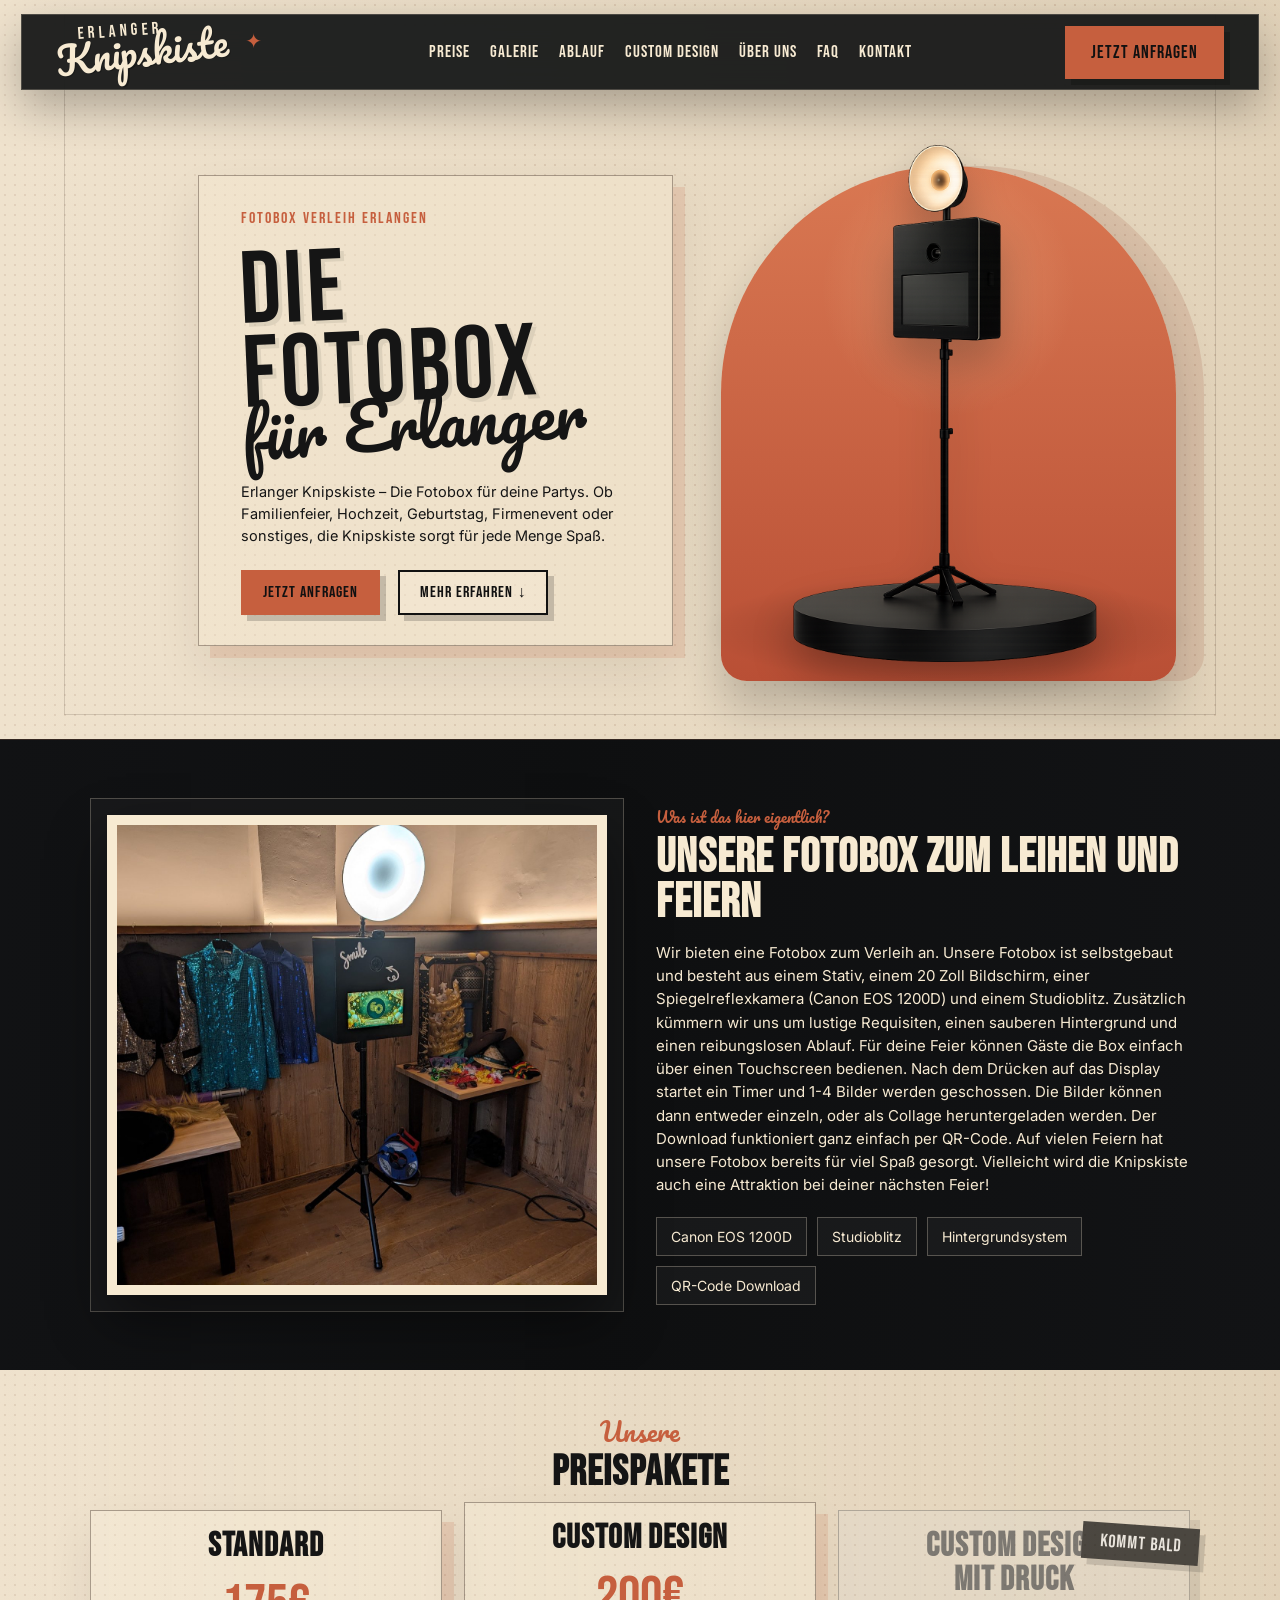
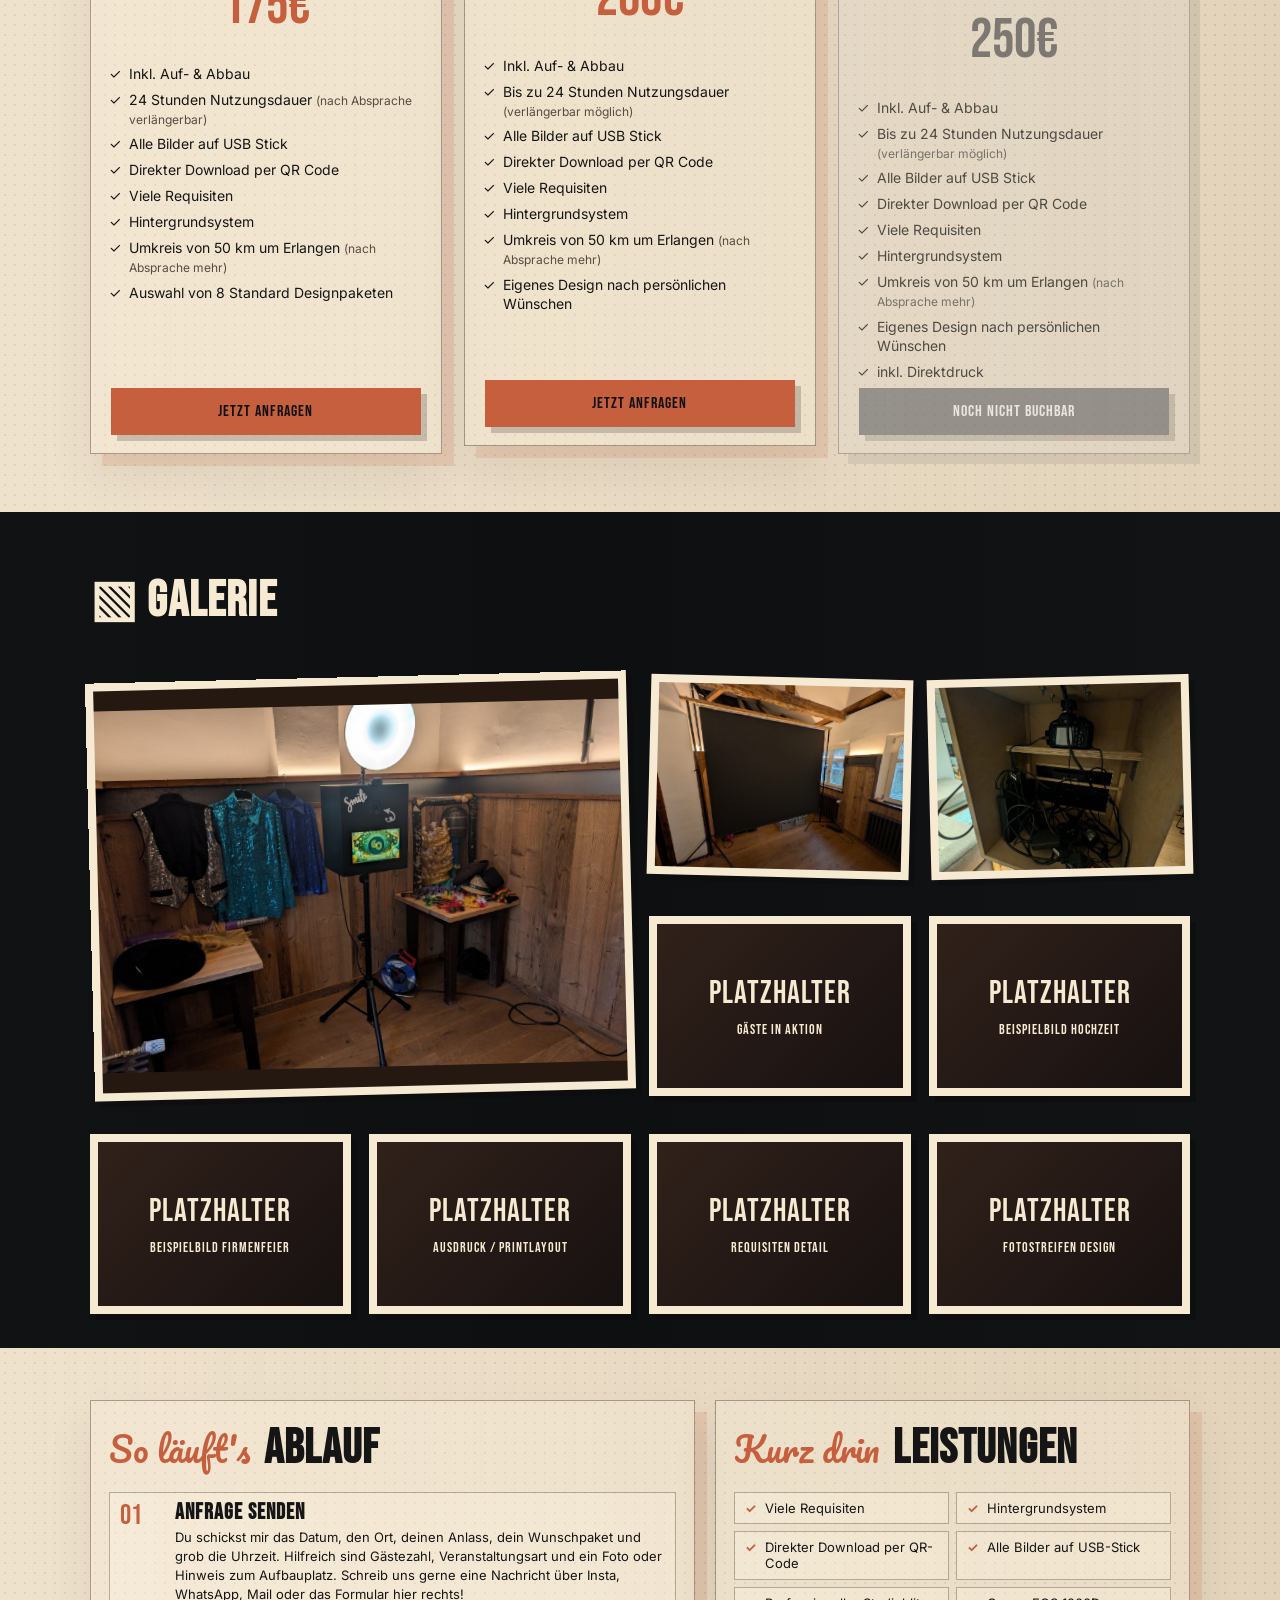
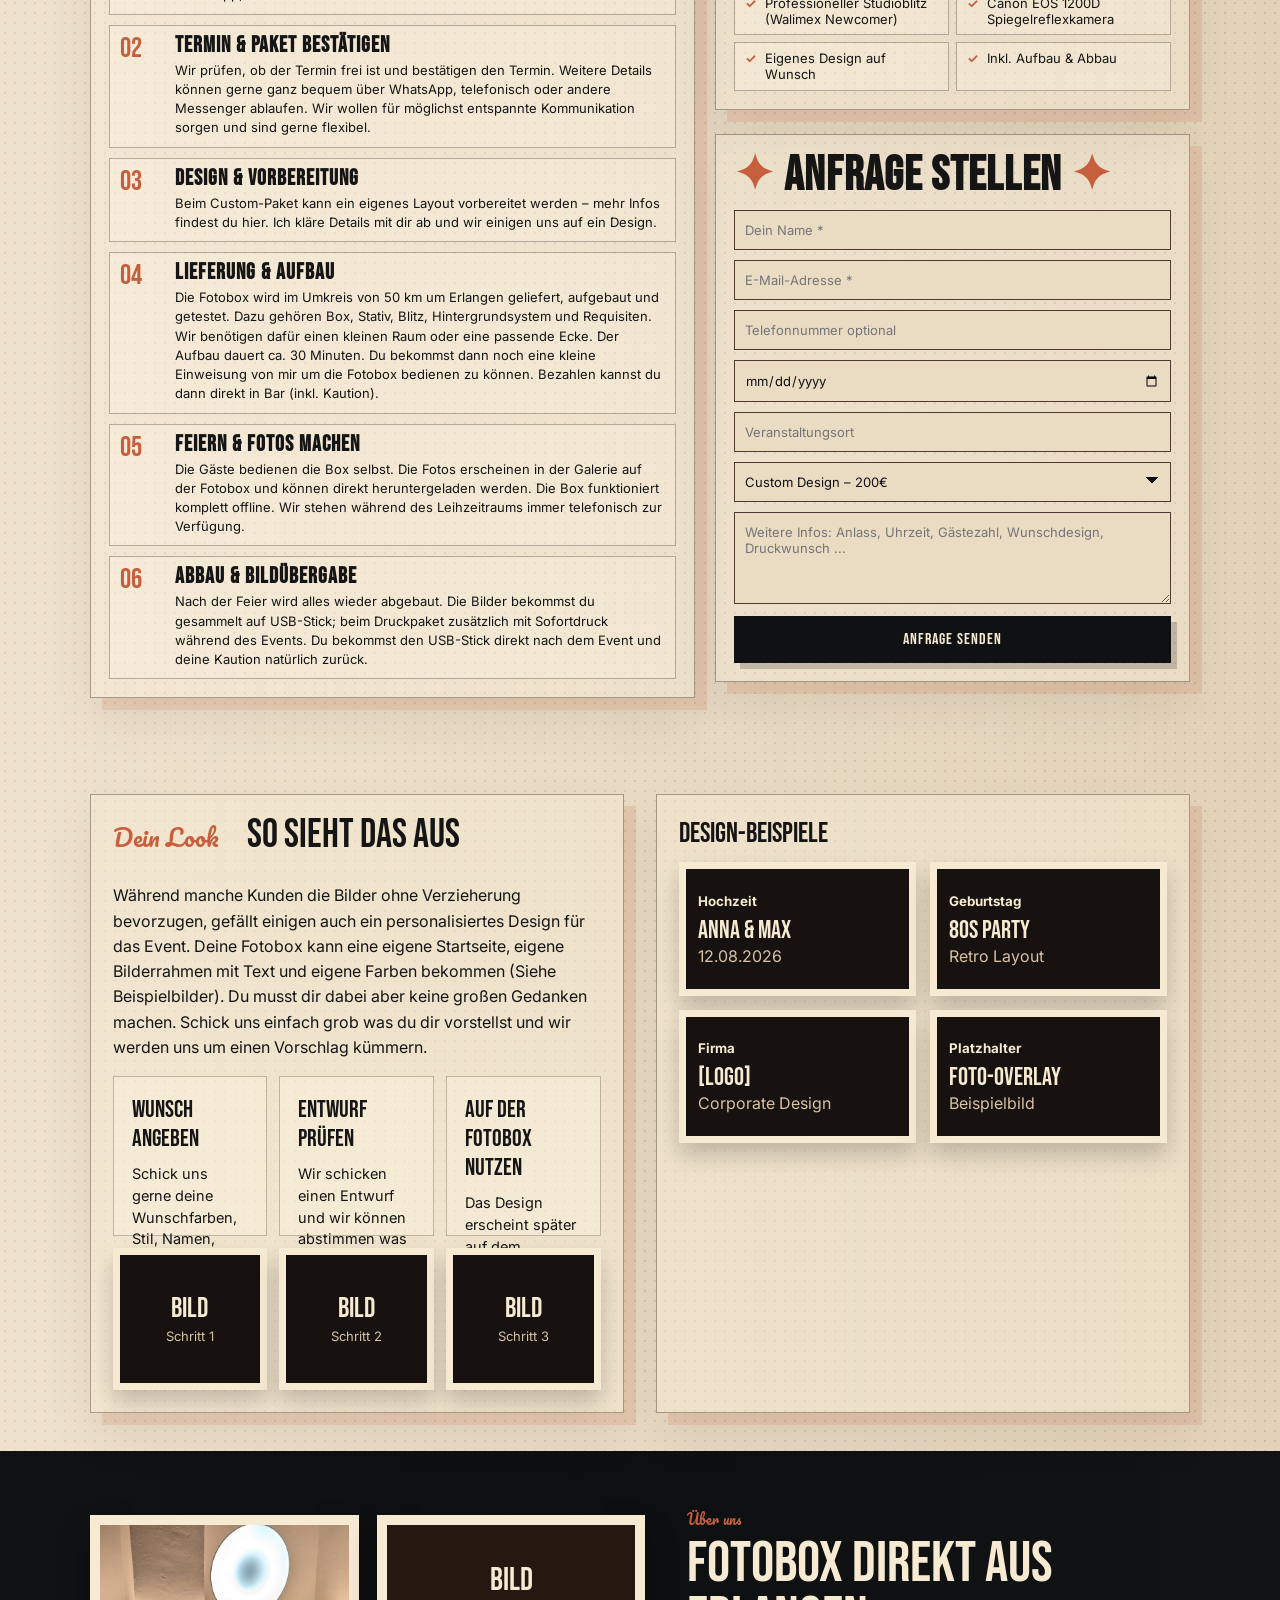
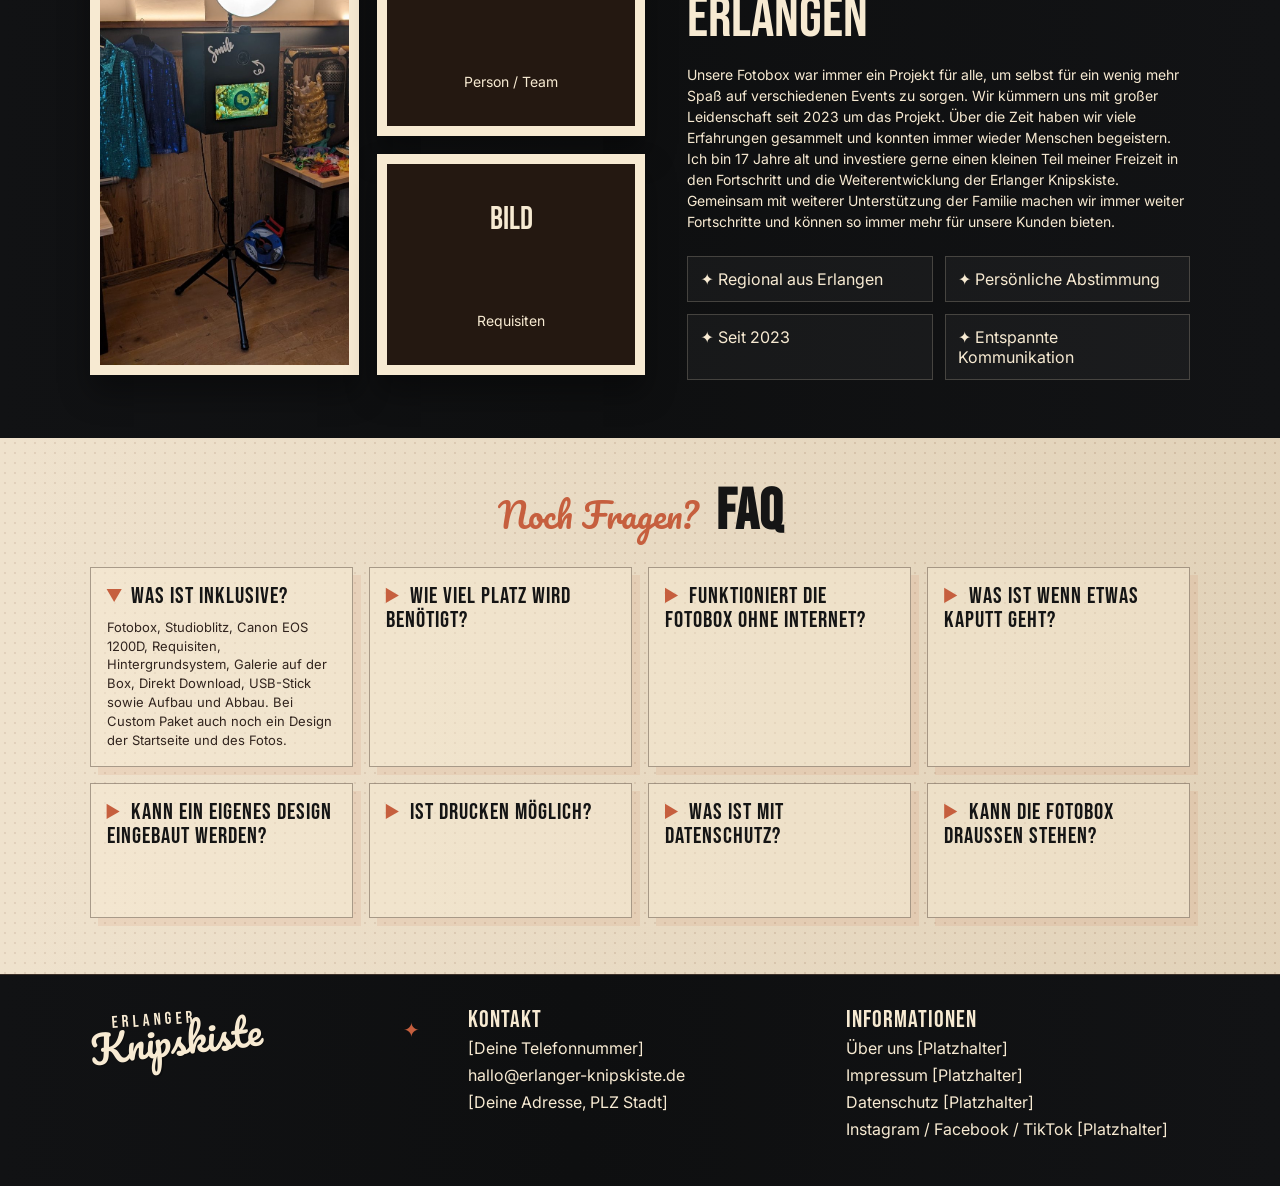
==== commit 5192c5ec: "Add files via upload" ====
--- a/index.html
+++ b/index.html
@@ -22,11 +22,11 @@
     <nav>
       <a href="#preise">Preise</a>
       <a href="#galerie">Galerie</a>
-      <a href="#ablauf">Ablauf</a><a href="#custom-design">eigenes Design</a><a href="#ueber-uns">Über uns</a>
+      <a href="#ablauf">Ablauf</a><a href="#custom-design">Custom Design</a><a href="#ueber-uns">Über uns</a>
       <a href="#faq">FAQ</a>
       <a href="#kontakt">Kontakt</a>
     </nav>
-    <a class="navbtn" href="#anfrage">Jetzt anfragen</a>
+    <a class="navbtn" href="#anfrage" data-highlight-anfrage="true">Jetzt anfragen</a>
   </header>
 
   <main id="start">
@@ -36,9 +36,9 @@
 <div class="heroText heroCard">
         <p class="eyebrow">Fotobox Verleih Erlangen</p>
         <h1><span>DIE FOTOBOX</span><em>für Erlanger</em></h1>
-        <p class="lead">Erlanger Knipskiste – Deine Fotobox für unvergessliche Momente. Hochwertige Technik, stilvolles Design und jede Menge Spaß für Hochzeit, Geburtstag, Firmenfeier oder Party.</p>
+        <p class="lead">Erlanger Knipskiste – Die Fotobox für deine Partys. Ob Familienfeier, Hochzeit, Geburtstag, Firmenevent oder sonstiges, die Knipskiste sorgt für jede Menge Spaß.</p>
         <div class="actions">
-          <a class="btn primary" href="#anfrage">Jetzt anfragen</a>
+          <a class="btn primary" href="#anfrage" data-highlight-anfrage="true">Jetzt anfragen</a>
           <a class="btn ghost" href="#ablauf">Mehr erfahren ↓</a>
         </div>
       </div>
@@ -57,14 +57,14 @@
         <img src="assets/fotobox_setup.jpg" alt="Echte Erlanger Knipskiste Fotobox mit Requisiten, Blitz und Hintergrundsystem" class="featureImage" />
       </div>
       <div class="featureCopy">
-        <p class="script">Was macht ihr hier eigentlich?</p>
+        <p class="script">Was ist das hier eigentlich?</p>
         <h2>Unsere Fotobox zum leihen und Feiern</h2>
-        <p>Wir stellen unsere selbst gebaute Fotobox hier zum leihen zur Verfügung. Wir haben bei einigen Events Erfahrung sammeln können, und immer wieder gesehen, dass eine Fotobox für viel Freude gesorgt hat.</p>
+        <p>Wir bieten eine Fotobox zum Verleih an. Unsere Fotobox ist selbstgebaut und besteht aus einem Stativ, einem 20 Zoll Bildschirm, einer Spiegelreflexkamera (Canon EOS 1200D) und einem Studioblitz. Zusätzlich kümmern wir uns um lustige Requisiten, einen sauberen Hintergrund und einen reibungslosen Ablauf. Für deine Feier können Gäste die Box einfach über einen Touchscreen bedienen. Nach dem Drücken auf das Display startet ein Timer und 1-4 Bilder werden geschossen. Die Bilder können dann entweder einzeln, oder als Collage heruntergeladen werden. Der Download funktioniert ganz einfach per QR-Code. Auf vielen Feiern hat unsere Fotobox bereits für viel Spaß gesorgt. Vielleicht wird die Knipskiste auch eine Attraktion bei deiner nächsten Feier!</p>
         <div class="placeholderList">
-          <span>Platzhalter: Bild mit Gästen</span>
-          <span>Platzhalter: Aufbau beim Event</span>
-          <span>Platzhalter: Ausdruck / Drucklayout</span>
-          <span>Platzhalter: Detailfoto Requisiten</span>
+          <span>Canon EOS 1200D</span>
+          <span>Studioblitz</span>
+          <span>Hintergrundsystem</span>
+          <span>QR-Code Download</span>
         </div>
       </div>
     </section>
@@ -75,7 +75,7 @@
       <div class="priceGrid">
         <article class="priceCard">
           <h3>Standard</h3>
-          <strong>150€</strong>
+          <strong>175€</strong>
           <ul>
             <li>Inkl. Auf- & Abbau</li>
             <li>24 Stunden Nutzungsdauer <small>(nach Absprache verlängerbar)</small></li>
@@ -84,8 +84,9 @@
             <li>Viele Requisiten</li>
             <li>Hintergrundsystem</li>
             <li>Umkreis von 50 km um Erlangen <small>(nach Absprache mehr)</small></li>
+            <li>Auswahl von 8 Standard Designpaketen</li>
           </ul>
-          <a href="#anfrage" data-paket="Standard – 150€">Jetzt anfragen</a>
+          <a href="#anfrage" data-paket="Standard – 175€" data-highlight-anfrage="true">Jetzt anfragen</a>
         </article>
         <article class="priceCard featured"><div class="popularBadge">Am beliebtesten</div><h3>Custom Design</h3>
           <strong>200€</strong>
@@ -97,9 +98,9 @@
             <li>Viele Requisiten</li>
             <li>Hintergrundsystem</li>
             <li>Umkreis von 50 km um Erlangen <small>(nach Absprache mehr)</small></li>
-            <li>Eigenes Design auf Wunsch</li>
+            <li>Eigenes Design nach persönlichen Wünschen</li>
           </ul>
-          <a href="#anfrage" data-paket="Custom Design – 200€">Jetzt anfragen</a>
+          <a href="#anfrage" data-paket="Custom Design – 200€" data-highlight-anfrage="true">Jetzt anfragen</a>
         </article>
         <article class="priceCard comingSoon">
           <div class="soonRibbon">Kommt bald</div>
@@ -113,16 +114,16 @@
             <li>Viele Requisiten</li>
             <li>Hintergrundsystem</li>
             <li>Umkreis von 50 km um Erlangen <small>(nach Absprache mehr)</small></li>
-            <li>Eigenes Design auf Wunsch</li>
+            <li>Eigenes Design nach persönlichen Wünschen</li>
             <li>inkl. Direktdruck</li>
           </ul>
-          <a href="#anfrage" data-paket="Custom Design mit Druck – 250€">Noch nicht buchbar</a>
+          <a href="#anfrage" data-paket="Custom Design mit Druck – 250€" data-highlight-anfrage="true">Noch nicht buchbar</a>
         </article>
       </div>
     </section>
 
     <section id="galerie" class="gallery dark reveal">
-      <h2>Galerie</h2>
+      <h2>▧ Galerie</h2>
       <div class="galleryGrid">
         <button class="galleryItem tilt-left" type="button" data-large="assets/fotobox_setup.jpg" data-caption="Fotobox Setup"><img src="assets/fotobox_setup.jpg" alt="Fotobox Setup"></button>
         <button class="galleryItem tilt-right" type="button" data-large="assets/background_system.jpg" data-caption="Hintergrundsystem & Aufbau"><img src="assets/background_system.jpg" alt="Hintergrundsystem & Aufbau"></button>
@@ -142,12 +143,12 @@
         <section class="processPanel">
           <div class="sectionHead"><p class="script">So läuft's</p><h2>Ablauf</h2></div>
           <div class="timeline">
-            <article><span>01</span><div><h3>Anfrage senden</h3><p>Schick mir das Datum, den Ort, deinen Anlass, dein Wunschpaket und grob die Uhrzeit. Hilfreich sind Gästezahl, Veranstaltungsart und ein Foto oder Hinweis zum Aufbauplatz. Schreib uns gerne eine Nachricht über Insta, WhatsApp, Mail oder das Formular hier rechts! </div></article>
-            <article><span>02</span><div><h3>Termin & Paket bestätigen</h3><p>Ich prüfe, ob der Termin frei ist, bestätige den Termin und weitere Details können wir dann telefonisch klären. Bezahlen kannst du dann einfach Direkt vor Ort.</div></article>
+            <article><span>01</span><div><h3>Anfrage senden</h3><p>Du schickst mir das Datum, den Ort, deinen Anlass, dein Wunschpaket und grob die Uhrzeit. Hilfreich sind Gästezahl, Veranstaltungsart und ein Foto oder Hinweis zum Aufbauplatz. Schreib uns gerne eine Nachricht über Insta, WhatsApp, Mail oder das Formular hier rechts! </div></article>
+            <article><span>02</span><div><h3>Termin & Paket bestätigen</h3><p>Wir prüfen, ob der Termin frei ist und bestätigen den Termin. Weitere Details können gerne ganz bequem über WhatsApp, telefonisch oder andere Messenger ablaufen. Wir wollen für möglichst entspannte Kommunikation sorgen und sind gerne flexibel.</div></article>
             <article><span>03</span><div><h3>Design & Vorbereitung</h3><p>Beim Custom-Paket kann ein eigenes Layout vorbereitet werden – mehr Infos findest du hier. Ich kläre Details mit dir ab und wir einigen uns auf ein Design.</div></article>
-            <article><span>04</span><div><h3>Lieferung & Aufbau</h3><p>Die Fotobox wird im Umkreis von 50 km um Erlangen geliefert, aufgebaut und getestet. Dazu gehören Box, Stativ, Blitz, Hintergrundsystem und Requisiten. Ich benötige dafür einen kleinen Raum oder eine passende Ecke. Der Aufbau dauert ca. 30 Minuten. Du bekommst dann noch eine kleine Einweisung von mir um die Fotobox bedienen zu können.</div></article>
-            <article><span>05</span><div><h3>Feiern & Fotos machen</h3><p>Die Gäste bedienen die Box selbst. Die Fotos erscheinen in der Galerie auf der Fotobox und können direkt heruntergeladen werden. Die Box funktioniert komplett offline. Ich stehe während des Leihzeitraums immer telefonisch zur Verfügung.</div></article>
-            <article><span>06</span><div><h3>Abbau & Bildübergabe</h3><p>Nach der Feier wird alles wieder abgebaut. Alle Bilder bekommst du gesammelt auf USB-Stick; beim Druckpaket zusätzlich mit Sofortdruck während des Events. Du bekommst den USB-Stick direkt nach dem Event. Wir selbst sehen die Bilder nie und löschen diese sofort nach dem Event von der Fotobox.</div></article>
+            <article><span>04</span><div><h3>Lieferung & Aufbau</h3><p>Die Fotobox wird im Umkreis von 50 km um Erlangen geliefert, aufgebaut und getestet. Dazu gehören Box, Stativ, Blitz, Hintergrundsystem und Requisiten. Wir benötigen dafür einen kleinen Raum oder eine passende Ecke. Der Aufbau dauert ca. 30 Minuten. Du bekommst dann noch eine kleine Einweisung von mir um die Fotobox bedienen zu können. Bezahlen kannst du dann direkt in Bar (inkl. Kaution).</div></article>
+            <article><span>05</span><div><h3>Feiern & Fotos machen</h3><p>Die Gäste bedienen die Box selbst. Die Fotos erscheinen in der Galerie auf der Fotobox und können direkt heruntergeladen werden. Die Box funktioniert komplett offline. Wir stehen während des Leihzeitraums immer telefonisch zur Verfügung.</div></article>
+            <article><span>06</span><div><h3>Abbau & Bildübergabe</h3><p>Nach der Feier wird alles wieder abgebaut. Die Bilder bekommst du gesammelt auf USB-Stick; beim Druckpaket zusätzlich mit Sofortdruck während des Events. Du bekommst den USB-Stick direkt nach dem Event und deine Kaution natürlich zurück.</div></article>
           </div>
         </section>
 
@@ -175,7 +176,7 @@
               <input name="Datum" type="date" required>
               <input name="Ort" placeholder="Veranstaltungsort">
               <select name="Paket">
-                <option>Standard – 150€</option>
+                <option>Standard – 175€</option>
                 <option selected>Custom Design – 200€</option>
               </select>
               <textarea name="Nachricht" placeholder="Weitere Infos: Anlass, Uhrzeit, Gästezahl, Wunschdesign, Druckwunsch ..."></textarea>
@@ -190,22 +191,32 @@
     <section id="custom-design" class="customDesignSection paper unifiedPaper">
       <div class="customDesignGrid">
         <div class="customText panelBlock">
-          <p class="script">Dein Look</p>
-          <h2>Custom Design</h2>
-          <p>Beim Custom Design bekommt deine Fotobox einen Individuellen Startbildschirm, eigene Farben und einen passenden Rahmen für deine Fotos. Nenne uns einfach dein Thema und was du dir vorstellst. Wir werden dir daraufhin einen Vorschlag schicken. Du kannst dann noch weitere Änderungen oder wünsche äußern, bis wir das perfekte Design gefunden haben.</p>
+          <div class="customTitleRow">
+            <p class="script">Dein Look</p>
+            <h2>So sieht das aus</h2>
+          </div>
+          <p>Während manche Kunden die Bilder ohne Verzieherung bevorzugen, gefällt einigen auch ein personalisiertes Design für das Event. Deine Fotobox kann eine eigene Startseite, eigene Bilderrahmen mit Text und eigene Farben bekommen (Siehe Beispielbilder). Du musst dir dabei aber keine großen Gedanken machen. Schick uns einfach grob was du dir vorstellst und wir werden uns um einen Vorschlag kümmern.</p>
+
           <div class="designSteps">
-            <article><span>01</span><b>Wunsch angeben</b><p>Gib uns einfach deine Vorstellung an, schicke Logo, Farben, Bilder, Designelemente, Schriftart, etc.</p></article>
-            <article><span>02</span><b>Entwurf prüfen</b><p>Wir werden Zeitnah einen Vorschlag für Startseite, Layout, Rahmen schicken</p></article>
-            <article><span>03</span><b>Auf der Fotobox nutzen</b><p>Das Design erscheint später auf der Fotobox.</p></article>
-          </div>
-        </div>
+            <article><b>Wunsch angeben</b><p>Schick uns gerne deine Wunschfarben, Stil, Namen, Datum, Motto oder Firmenlogo.</p></article>
+            <article><b>Entwurf prüfen</b><p>Wir schicken einen Entwurf und wir können abstimmen was dir passt und was du ändern möchtest.</p></article>
+            <article><b>Auf der Fotobox nutzen</b><p>Das Design erscheint später auf dem Bildschirm und deinen Bildern.</p></article>
+          </div>
+
+          <div class="stepImagePlaceholders">
+            <div class="stepImagePlaceholder galleryItem" data-placeholder="true" data-caption="Schritt 1: Wunsch angeben"><span>Bild</span><small>Schritt 1</small></div>
+            <div class="stepImagePlaceholder galleryItem" data-placeholder="true" data-caption="Schritt 2: Entwurf prüfen"><span>Bild</span><small>Schritt 2</small></div>
+            <div class="stepImagePlaceholder galleryItem" data-placeholder="true" data-caption="Schritt 3: Auf der Fotobox nutzen"><span>Bild</span><small>Schritt 3</small></div>
+          </div>
+        </div>
+
         <div class="designPreview panelBlock">
-          <h3>Platz für Design-Beispiele</h3>
+          <h3>Design-Beispiele</h3>
           <div class="designCards">
-            <div><small>Hochzeit</small><strong>Anna & Max</strong><em>12.08.2026</em></div>
-            <div><small>Geburtstag</small><strong>80s Party</strong><em>Retro Layout</em></div>
-            <div><small>Firma</small><strong>[Logo]</strong><em>Corporate Design</em></div>
-            <div><small>Platzhalter</small><strong>Foto-Overlay</strong><em>Beispielbild</em></div>
+            <div class="designCard galleryItem" data-placeholder="true" data-caption="Custom Design Hochzeit"><small>Hochzeit</small><strong>Anna & Max</strong><em>12.08.2026</em></div>
+            <div class="designCard galleryItem" data-placeholder="true" data-caption="Custom Design Geburtstag"><small>Geburtstag</small><strong>80s Party</strong><em>Retro Layout</em></div>
+            <div class="designCard galleryItem" data-placeholder="true" data-caption="Custom Design Firma"><small>Firma</small><strong>[Logo]</strong><em>Corporate Design</em></div>
+            <div class="designCard galleryItem" data-placeholder="true" data-caption="Custom Design Platzhalter"><small>Platzhalter</small><strong>Foto-Overlay</strong><em>Beispielbild</em></div>
           </div>
         </div>
       </div>
@@ -220,13 +231,13 @@
         </div>
         <div class="aboutText">
           <p class="script">Über uns</p>
-          <h2>Persönlich, unkompliziert, aus Erlangen</h2>
-          <p>Platzhalter: Hier kannst du kurz erzählen, wer hinter der Erlanger Knipskiste steht, warum du die Fotobox verleihst und was dir bei Events wichtig ist.</p>
+          <h2>Fotobox Direkt aus Erlangen</h2>
+          <p>Unsere Fotobox war immer ein Projekt für alle, um selbst für ein wenig mehr Spaß auf verschiedenen Events zu sorgen. Wir kümmern uns mit großer Leidenschaft seit 2023 um das Projekt. Über die Zeit haben wir viele Erfahrungen gesammelt und konnten immer wieder Menschen begeistern. Ich bin 17 Jahre alt und investiere gerne einen kleinen Teil meiner Freizeit in den Fortschritt und die Weiterentwicklung der Erlanger Knipskiste. Gemeinsam mit weiterer Unterstützung der Familie machen wir immer weiter Fortschritte und können so immer mehr für unsere Kunden bieten.</p>
           <div class="aboutFacts">
             <span>✦ Regional aus Erlangen</span>
             <span>✦ Persönliche Abstimmung</span>
-            <span>✦ Aufbau & Abbau inklusive</span>
-            <span>✦ Technik wird vor Ort getestet</span>
+            <span>✦ Seit 2023</span>
+            <span>✦ Entspannte Kommunikation</span>
           </div>
         </div>
       </div>
@@ -268,4 +279,4 @@
 
   <script src="script.js"></script>
 </body>
-</html>
+</html>
--- a/style.css
+++ b/style.css
@@ -2594,3 +2594,741 @@
   .galleryItem,.tilt-left,.tilt-right{transform:none!important}
   .aboutImages{grid-template-columns:1fr!important}
 }
+
+/* v23 finale Anpassungen */
+main{padding-top:0!important}
+body{
+  background:linear-gradient(90deg,rgba(255,255,255,.20),rgba(0,0,0,.04)),radial-gradient(rgba(120,65,30,.14) 1px,transparent 1px),linear-gradient(0deg,rgba(255,255,255,.06),rgba(255,255,255,.06))!important;
+  background-color:var(--paper)!important;
+  background-size:auto,10px 10px,auto!important;
+  background-position:0 0,0 0,0 0!important;
+}
+body:before{display:none!important}
+.topbar{top:14px!important;box-shadow:0 18px 45px rgba(0,0,0,.28)!important;border-radius:0!important}
+.navbtn,.btn,.priceCard a,button{box-shadow:6px 6px 0 rgba(0,0,0,.18)!important}
+.hero,.heroRedesign{padding-left:9vw!important;padding-right:9vw!important}
+.heroText,.heroCard{margin-left:2.2vw!important}
+.featureCopy p,.photoFeature p{font-size:15px!important;line-height:1.55!important}
+.galleryItem,.designCard,.designPlaceholder{cursor:pointer!important;transition:transform .22s ease,box-shadow .22s ease,filter .22s ease!important}
+.galleryItem:hover,.designCard:hover,.designPlaceholder:hover{transform:translateY(-6px) scale(1.015)!important;box-shadow:0 22px 34px rgba(0,0,0,.28)!important;filter:brightness(1.04)}
+.designCard,.designPlaceholder{position:relative;overflow:hidden}
+.designCard:after,.designPlaceholder:after,.galleryItem:after{content:"Zum Vergrößern";position:absolute;right:8px;bottom:8px;padding:5px 7px;background:rgba(16,17,18,.82);color:var(--cream);font:11px Inter,sans-serif;opacity:0;transform:translateY(4px);transition:.2s ease;pointer-events:none}
+.designCard:hover:after,.designPlaceholder:hover:after,.galleryItem:hover:after{opacity:1;transform:translateY(0)}
+.designCards{grid-template-columns:repeat(2,1fr)!important;gap:12px!important}
+.designCards div,.designPlaceholder{aspect-ratio:16/9!important;min-height:auto!important;height:auto!important}
+.designPlaceholder{display:flex!important;flex-direction:column!important;align-items:center!important;justify-content:center!important;border:7px solid var(--cream)!important;background:#17110f!important;color:var(--cream)!important;padding:12px!important;box-shadow:0 14px 24px rgba(0,0,0,.22)!important}
+.designPlaceholder span{font:26px "Bebas Neue",sans-serif}.designPlaceholder small{font:13px Inter,sans-serif;color:#d7c2a3}
+.aboutSection .galleryItem,.aboutPhoto{cursor:default!important}.aboutSection .galleryItem:after,.aboutPhoto:after{display:none!important}
+body.lightbox-open{overflow:clip!important;padding-right:0!important}
+.lightbox.is-open{animation:fadeInLightbox .18s ease both}.lightboxFigure{animation:zoomInLightbox .22s ease both}
+@keyframes fadeInLightbox{from{opacity:0}to{opacity:1}}@keyframes zoomInLightbox{from{transform:scale(.96);opacity:.75}to{transform:scale(1);opacity:1}}
+.priceCard.featured:hover{transform:translateY(-12px) rotate(-.4deg)!important;box-shadow:16px 16px 0 rgba(198,95,62,.24),0 28px 55px rgba(0,0,0,.14)!important}
+@media(max-width:1100px){main{padding-top:0!important}.topbar{top:10px!important}.hero,.heroRedesign{padding-left:22px!important;padding-right:22px!important;padding-top:104px!important}.heroText,.heroCard{margin-left:0!important}}
+@media(max-width:520px){.hero,.heroRedesign{padding-top:90px!important}.designCards{grid-template-columns:1fr!important}}
+
+
+/* v24: finale Bedienung + Mobile weiter sauber */
+
+/* Mehr Platz oben, damit Navigation nichts verdeckt */
+.hero,
+.heroRedesign{
+  padding-top:128px !important;
+}
+
+@media(max-width:1100px){
+  .hero,
+  .heroRedesign{
+    padding-top:124px !important;
+  }
+}
+@media(max-width:520px){
+  .hero,
+  .heroRedesign{
+    padding-top:110px !important;
+  }
+}
+
+/* Custom Design Überschrift nebeneinander */
+.customDesignSection .customText .script,
+.customDesignSection .customText h2{
+  display:inline-block !important;
+  vertical-align:baseline !important;
+}
+.customDesignSection .customText .script{
+  margin-right:14px !important;
+  margin-bottom:0 !important;
+}
+.customDesignSection .customText h2{
+  margin-bottom:14px !important;
+}
+
+/* Ablauf/Leistungen Headings auf eine Höhe bringen */
+.serviceProcessGrid{
+  align-items:start !important;
+}
+.processPanel .sectionHead,
+.servicePanel .sectionHead{
+  min-height:58px !important;
+  display:flex !important;
+  align-items:baseline !important;
+}
+.processPanel .sectionHead .script,
+.servicePanel .sectionHead .script{
+  margin-bottom:0 !important;
+}
+.processPanel .sectionHead h2,
+.servicePanel .sectionHead h2{
+  margin-bottom:0 !important;
+}
+
+/* 3 Bilder zu den Custom-Design-Schritten links */
+.stepImagePlaceholders{
+  display:grid;
+  grid-template-columns:repeat(3,1fr);
+  gap:10px;
+  margin-top:14px;
+}
+.stepImagePlaceholder{
+  aspect-ratio:16/9 !important;
+  display:flex !important;
+  flex-direction:column !important;
+  align-items:center !important;
+  justify-content:center !important;
+  border:7px solid var(--cream) !important;
+  background:#17110f !important;
+  color:var(--cream) !important;
+  padding:10px !important;
+  box-shadow:0 14px 24px rgba(0,0,0,.22) !important;
+  cursor:pointer !important;
+}
+.stepImagePlaceholder span{
+  font:24px "Bebas Neue",sans-serif;
+}
+.stepImagePlaceholder small{
+  font:12px Inter,sans-serif;
+  color:#d7c2a3;
+}
+
+/* Rechte Custom Design Box bleibt nur für Beispiel-Designs */
+.designPreview .stepImagePlaceholder{
+  display:none !important;
+}
+
+/* Anfrage-Box kurz markieren */
+.inquiryPanel.pulseHighlight{
+  animation:inquiryPulse 1.15s ease both;
+}
+@keyframes inquiryPulse{
+  0%{box-shadow:0 0 0 0 rgba(198,95,62,.0),12px 12px 0 rgba(198,95,62,.14)}
+  22%{box-shadow:0 0 0 8px rgba(198,95,62,.28),12px 12px 0 rgba(198,95,62,.24);transform:translateY(-4px)}
+  100%{box-shadow:12px 12px 0 rgba(198,95,62,.14),0 22px 44px rgba(40,25,18,.08);transform:translateY(0)}
+}
+
+/* Lightbox schließen: Scrollen bleibt funktional */
+body.lightbox-open{
+  overflow:auto !important;
+}
+
+/* Schließen-Button klar klickbar */
+.lightboxClose{
+  z-index:9999 !important;
+}
+
+/* Mobile: Schrittbilder stapeln und Headings nicht quetschen */
+@media(max-width:900px){
+  .stepImagePlaceholders{
+    grid-template-columns:1fr !important;
+  }
+  .customDesignSection .customText .script,
+  .customDesignSection .customText h2{
+    display:block !important;
+  }
+  .processPanel .sectionHead,
+  .servicePanel .sectionHead{
+    min-height:auto !important;
+    display:block !important;
+  }
+}
+
+
+/* v25: Custom-Design-Raster, FAQ-Klickfläche, Animationen */
+
+/* 3 Bilder links: sauber direkt unter den 3 Schritten, gleich groß nebeneinander */
+.stepImagePlaceholders{
+  display:grid !important;
+  grid-template-columns:repeat(3,1fr) !important;
+  gap:12px !important;
+  margin-top:16px !important;
+  width:100% !important;
+  align-items:stretch !important;
+}
+
+.stepImagePlaceholder{
+  width:100% !important;
+  aspect-ratio:16/9 !important;
+  min-height:0 !important;
+  height:auto !important;
+  transform:none !important;
+  border:7px solid var(--cream) !important;
+  box-shadow:0 12px 22px rgba(0,0,0,.20) !important;
+}
+
+.stepImagePlaceholder span{
+  font-size:24px !important;
+}
+
+/* Rechte Custom-Design-Bilder: 4 gleich große Karten im Raster */
+.designCards{
+  display:grid !important;
+  grid-template-columns:repeat(2,1fr) !important;
+  gap:14px !important;
+  align-items:stretch !important;
+}
+
+.designCards > div{
+  width:100% !important;
+  aspect-ratio:16/9 !important;
+  min-height:0 !important;
+  height:auto !important;
+  transform:none !important;
+  display:flex !important;
+  flex-direction:column !important;
+  justify-content:center !important;
+  border:7px solid var(--cream) !important;
+  box-shadow:0 12px 22px rgba(0,0,0,.20) !important;
+}
+
+.designCards > div:nth-child(even),
+.designCards > div:nth-child(odd){
+  transform:none !important;
+}
+
+.designCards > div:hover,
+.stepImagePlaceholder:hover{
+  transform:translateY(-5px) scale(1.015) !important;
+}
+
+/* FAQ: ganze Box klickbar + bessere Hover-Animation */
+.faqGrid details{
+  cursor:pointer !important;
+  transition:transform .18s ease, box-shadow .18s ease, background .18s ease !important;
+}
+
+.faqGrid details:hover{
+  transform:translateY(-5px) !important;
+  background:rgba(248,236,212,.58) !important;
+  box-shadow:11px 11px 0 rgba(198,95,62,.13),0 18px 35px rgba(0,0,0,.10) !important;
+}
+
+.faqGrid summary{
+  cursor:pointer !important;
+  list-style-position:inside !important;
+}
+
+.faqGrid summary::-webkit-details-marker{
+  color:var(--rust) !important;
+}
+
+/* Animation beim Custom-Druck-Paket entfernen */
+.priceCard.comingSoon,
+.priceCard.comingSoon:hover{
+  transform:none !important;
+  transition:none !important;
+  filter:grayscale(.92) !important;
+}
+
+/* Anfrage-Markierung deutlich sichtbarer und später nach Scroll */
+.inquiryPanel.pulseHighlight{
+  animation:inquiryPulseStrong 1.7s ease both !important;
+}
+
+@keyframes inquiryPulseStrong{
+  0%{
+    outline:0 solid rgba(198,95,62,0);
+    box-shadow:12px 12px 0 rgba(198,95,62,.14),0 22px 44px rgba(40,25,18,.08);
+    transform:translateY(0) scale(1);
+  }
+  18%{
+    outline:7px solid rgba(198,95,62,.42);
+    box-shadow:0 0 0 14px rgba(198,95,62,.16),16px 16px 0 rgba(198,95,62,.26),0 26px 55px rgba(0,0,0,.18);
+    transform:translateY(-8px) scale(1.018);
+  }
+  46%{
+    outline:3px solid rgba(198,95,62,.36);
+    transform:translateY(-4px) scale(1.01);
+  }
+  100%{
+    outline:0 solid rgba(198,95,62,0);
+    box-shadow:12px 12px 0 rgba(198,95,62,.14),0 22px 44px rgba(40,25,18,.08);
+    transform:translateY(0) scale(1);
+  }
+}
+
+@media(max-width:900px){
+  .stepImagePlaceholders,
+  .designCards{
+    grid-template-columns:1fr !important;
+  }
+}
+
+
+/* v26: Custom-Design-Bilder sauber skalieren + Anfrage langsamer einmal blinken */
+
+/* 3 Schritt-Bilder: exakt gleich groß, direkt unter den 3 Schritten */
+.stepImagePlaceholders{
+  display:grid !important;
+  grid-template-columns:repeat(3, minmax(0, 1fr)) !important;
+  gap:12px !important;
+  width:100% !important;
+  margin-top:14px !important;
+  align-items:stretch !important;
+}
+
+.stepImagePlaceholders .stepImagePlaceholder,
+.stepImagePlaceholders .galleryItem{
+  width:100% !important;
+  height:auto !important;
+  min-height:0 !important;
+  aspect-ratio:16 / 9 !important;
+  display:flex !important;
+  align-items:center !important;
+  justify-content:center !important;
+  flex-direction:column !important;
+  box-sizing:border-box !important;
+  transform:none !important;
+}
+
+/* Rechte Layout-Beispiele: 2x2 Raster, alle exakt gleich groß */
+.designPreview .designCards{
+  display:grid !important;
+  grid-template-columns:repeat(2, minmax(0, 1fr)) !important;
+  grid-auto-rows:1fr !important;
+  gap:14px !important;
+  align-items:stretch !important;
+}
+
+.designPreview .designCards > div{
+  width:100% !important;
+  height:auto !important;
+  min-height:0 !important;
+  aspect-ratio:16 / 9 !important;
+  display:flex !important;
+  flex-direction:column !important;
+  justify-content:center !important;
+  align-items:flex-start !important;
+  box-sizing:border-box !important;
+  transform:none !important;
+  overflow:hidden !important;
+}
+
+.designPreview .designCards > div:nth-child(odd),
+.designPreview .designCards > div:nth-child(even){
+  transform:none !important;
+}
+
+/* Keine ungewollte Sondergröße im Custom Design */
+.designPreview .designCards > div:first-child{
+  grid-column:auto !important;
+  grid-row:auto !important;
+}
+
+/* Anfrage: nur einmal, langsam und klar */
+.inquiryPanel.pulseHighlight{
+  animation:inquiryPulseSingle 2.4s ease-in-out 1 both !important;
+}
+
+@keyframes inquiryPulseSingle{
+  0%{
+    outline:0 solid rgba(198,95,62,0);
+    box-shadow:12px 12px 0 rgba(198,95,62,.14),0 22px 44px rgba(40,25,18,.08);
+    transform:translateY(0) scale(1);
+  }
+  35%{
+    outline:8px solid rgba(198,95,62,.36);
+    box-shadow:0 0 0 18px rgba(198,95,62,.13),16px 16px 0 rgba(198,95,62,.24),0 26px 55px rgba(0,0,0,.16);
+    transform:translateY(-5px) scale(1.012);
+  }
+  70%{
+    outline:4px solid rgba(198,95,62,.22);
+    transform:translateY(-2px) scale(1.006);
+  }
+  100%{
+    outline:0 solid rgba(198,95,62,0);
+    box-shadow:12px 12px 0 rgba(198,95,62,.14),0 22px 44px rgba(40,25,18,.08);
+    transform:translateY(0) scale(1);
+  }
+}
+
+/* Mobile sauber: Schrittbilder und Layoutbeispiele untereinander */
+@media(max-width:900px){
+  .stepImagePlaceholders{
+    grid-template-columns:1fr !important;
+  }
+  .designPreview .designCards{
+    grid-template-columns:1fr !important;
+  }
+}
+
+
+/* v27: Step-Bilder links exakt gleich groß + FAQ Textanimation */
+
+/* Linke Custom-Design-Box: 3 Bildplätze exakt wie die 3 Schrittboxen */
+.stepImagePlaceholders{
+  display:grid !important;
+  grid-template-columns:repeat(3, minmax(0, 1fr)) !important;
+  gap:12px !important;
+  width:100% !important;
+  margin-top:16px !important;
+  align-items:stretch !important;
+}
+
+.stepImagePlaceholders > .stepImagePlaceholder,
+.stepImagePlaceholders > .galleryItem{
+  width:100% !important;
+  aspect-ratio:auto !important;
+  height:142px !important;
+  min-height:142px !important;
+  max-height:142px !important;
+  display:flex !important;
+  flex-direction:column !important;
+  align-items:center !important;
+  justify-content:center !important;
+  box-sizing:border-box !important;
+  overflow:hidden !important;
+  transform:none !important;
+  border:1px solid rgba(66,48,39,.30) !important;
+  background:#17110f !important;
+  color:var(--cream) !important;
+  box-shadow:none !important;
+  padding:12px !important;
+}
+
+/* Alle alten Sondergrößen bei den drei linken Bildern hart überschreiben */
+.customText .stepImagePlaceholders .stepImagePlaceholder:nth-child(1),
+.customText .stepImagePlaceholders .stepImagePlaceholder:nth-child(2),
+.customText .stepImagePlaceholders .stepImagePlaceholder:nth-child(3){
+  grid-column:auto !important;
+  grid-row:auto !important;
+  width:100% !important;
+  height:142px !important;
+  min-height:142px !important;
+  max-height:142px !important;
+  aspect-ratio:auto !important;
+  transform:none !important;
+}
+
+.stepImagePlaceholder span{
+  font:24px "Bebas Neue",sans-serif !important;
+  line-height:1 !important;
+}
+.stepImagePlaceholder small{
+  font:12px Inter,sans-serif !important;
+  color:#d7c2a3 !important;
+  margin-top:5px !important;
+}
+
+/* FAQ Text rutscht leicht rein */
+.faqGrid details p{
+  opacity:0;
+  transform:translateY(-8px);
+}
+
+.faqGrid details[open] p{
+  animation:faqTextSlide .28s ease forwards;
+}
+
+@keyframes faqTextSlide{
+  from{
+    opacity:0;
+    transform:translateY(-8px);
+  }
+  to{
+    opacity:1;
+    transform:translateY(0);
+  }
+}
+
+/* Mobile: Step-Bilder sauber untereinander, aber gleichmäßig */
+@media(max-width:900px){
+  .stepImagePlaceholders{
+    grid-template-columns:1fr !important;
+  }
+  .stepImagePlaceholders > .stepImagePlaceholder,
+  .stepImagePlaceholders > .galleryItem,
+  .customText .stepImagePlaceholders .stepImagePlaceholder:nth-child(1),
+  .customText .stepImagePlaceholders .stepImagePlaceholder:nth-child(2),
+  .customText .stepImagePlaceholders .stepImagePlaceholder:nth-child(3){
+    height:160px !important;
+    min-height:160px !important;
+    max-height:160px !important;
+  }
+}
+
+/* v28: Custom Design sauber neu gesetzt + Hero bündig zur Navigation */
+.hero,.heroRedesign{
+  padding-left:calc(6vw + 34px) !important;
+  padding-right:calc(6vw + 34px) !important;
+}
+.heroText,.heroCard{margin-left:0 !important;}
+
+.customDesignGrid{
+  display:grid !important;
+  grid-template-columns:minmax(0,1fr) minmax(0,1fr) !important;
+  gap:32px !important;
+  align-items:stretch !important;
+}
+.customText,.designPreview{overflow:hidden !important;}
+.customTitleRow{
+  display:flex !important;
+  align-items:baseline !important;
+  gap:14px !important;
+  margin-bottom:12px !important;
+}
+.customTitleRow .script{margin:0 !important;line-height:1 !important;}
+.customTitleRow h2{margin:0 !important;line-height:.9 !important;}
+
+.designSteps{
+  display:grid !important;
+  grid-template-columns:repeat(3,minmax(0,1fr)) !important;
+  gap:12px !important;
+  margin-top:14px !important;
+  align-items:stretch !important;
+}
+.designSteps article{
+  height:142px !important;
+  min-height:142px !important;
+  max-height:142px !important;
+  box-sizing:border-box !important;
+}
+
+.stepImagePlaceholders{
+  display:grid !important;
+  grid-template-columns:repeat(3,minmax(0,1fr)) !important;
+  gap:12px !important;
+  margin-top:12px !important;
+  width:100% !important;
+}
+.stepImagePlaceholders > .stepImagePlaceholder{
+  width:100% !important;
+  height:142px !important;
+  min-height:142px !important;
+  max-height:142px !important;
+  aspect-ratio:auto !important;
+  grid-column:auto !important;
+  grid-row:auto !important;
+  transform:none !important;
+  box-sizing:border-box !important;
+  display:flex !important;
+  align-items:center !important;
+  justify-content:center !important;
+  flex-direction:column !important;
+  padding:12px !important;
+  border:1px solid rgba(66,48,39,.30) !important;
+  background:#17110f !important;
+  color:var(--cream) !important;
+  box-shadow:none !important;
+  overflow:hidden !important;
+}
+
+.designPreview .designCards{
+  display:grid !important;
+  grid-template-columns:repeat(2,minmax(0,1fr)) !important;
+  gap:14px !important;
+}
+.designPreview .designCards > .designCard{
+  width:100% !important;
+  aspect-ratio:16/9 !important;
+  height:auto !important;
+  min-height:0 !important;
+  max-height:none !important;
+  grid-column:auto !important;
+  grid-row:auto !important;
+  transform:none !important;
+  box-sizing:border-box !important;
+  display:flex !important;
+  justify-content:center !important;
+  align-items:flex-start !important;
+  flex-direction:column !important;
+  overflow:hidden !important;
+}
+
+.customText .galleryItem:nth-child(1),
+.customText .galleryItem:nth-child(2),
+.customText .galleryItem:nth-child(3),
+.stepImagePlaceholders .galleryItem:nth-child(1),
+.stepImagePlaceholders .galleryItem:nth-child(2),
+.stepImagePlaceholders .galleryItem:nth-child(3){
+  grid-column:auto !important;
+  grid-row:auto !important;
+  width:100% !important;
+  height:142px !important;
+  min-height:142px !important;
+  max-height:142px !important;
+  aspect-ratio:auto !important;
+  transform:none !important;
+}
+
+@media(max-width:1100px){
+  .hero,.heroRedesign{padding-left:22px !important;padding-right:22px !important;}
+}
+@media(max-width:1000px){
+  .customDesignGrid{grid-template-columns:1fr !important;}
+  .designSteps,.stepImagePlaceholders{grid-template-columns:1fr !important;}
+  .designSteps article,
+  .stepImagePlaceholders > .stepImagePlaceholder,
+  .customText .galleryItem:nth-child(1),
+  .customText .galleryItem:nth-child(2),
+  .customText .galleryItem:nth-child(3){
+    height:auto !important;
+    min-height:150px !important;
+    max-height:none !important;
+  }
+  .designPreview .designCards{grid-template-columns:1fr !important;}
+}
+
+
+/* v29: Custom-Design-Text größer, Bildrahmen, Hero-Box korrekt nach innen */
+
+/* Hero-Infobox links wieder weiter nach innen, passend zur Fotobox rechts */
+.hero,
+.heroRedesign{
+  padding-left:7vw !important;
+  padding-right:7vw !important;
+}
+
+.heroText,
+.heroCard{
+  margin-left:4.2vw !important;
+}
+
+/* Auf Tablet/Handy nicht zusätzlich einrücken */
+@media(max-width:1100px){
+  .hero,
+  .heroRedesign{
+    padding-left:22px !important;
+    padding-right:22px !important;
+  }
+  .heroText,
+  .heroCard{
+    margin-left:0 !important;
+  }
+}
+
+/* Custom Design Text etwas größer */
+.customDesignSection .customText > p{
+  font-size:16px !important;
+  line-height:1.58 !important;
+}
+
+.designSteps b{
+  font-size:22px !important;
+}
+
+.designSteps p{
+  font-size:13.5px !important;
+  line-height:1.45 !important;
+}
+
+.stepImagePlaceholder span{
+  font-size:28px !important;
+}
+
+.stepImagePlaceholder small{
+  font-size:13px !important;
+}
+
+/* Bilder links bekommen Rahmen wie die anderen Bilder */
+.stepImagePlaceholders > .stepImagePlaceholder{
+  border:7px solid var(--cream) !important;
+  box-shadow:0 12px 22px rgba(0,0,0,.20) !important;
+  background:#17110f !important;
+}
+
+/* Design-Beispiele rechts ebenfalls konsistenter Bildrahmen */
+.designPreview .designCards > .designCard{
+  border:7px solid var(--cream) !important;
+  box-shadow:0 12px 22px rgba(0,0,0,.20) !important;
+}
+
+
+/* v30: Hero-Box weiter nach rechts, Custom Design ohne Zahlen, Anfrage-Puls nur einmal */
+
+/* Landingpage-Infobox deutlich weiter nach rechts */
+.hero,
+.heroRedesign{
+  padding-left:7vw !important;
+  padding-right:7vw !important;
+}
+
+.heroText,
+.heroCard{
+  margin-left:8.5vw !important;
+}
+
+/* Auf kleineren Screens wieder sauber */
+@media(max-width:1100px){
+  .heroText,
+  .heroCard{
+    margin-left:0 !important;
+  }
+}
+
+/* Custom Design: Zahlen ausblenden und mehr Platz für Text */
+.designSteps article span{
+  display:none !important;
+}
+
+.designSteps article{
+  padding:18px !important;
+  height:160px !important;
+  min-height:160px !important;
+  max-height:160px !important;
+}
+
+.designSteps b{
+  font-size:24px !important;
+  margin-bottom:10px !important;
+}
+
+.designSteps p{
+  font-size:14.5px !important;
+  line-height:1.5 !important;
+}
+
+/* Bilder darunter bleiben gleich hoch angepasst */
+.stepImagePlaceholders > .stepImagePlaceholder,
+.customText .galleryItem:nth-child(1),
+.customText .galleryItem:nth-child(2),
+.customText .galleryItem:nth-child(3){
+  height:160px !important;
+  min-height:160px !important;
+  max-height:160px !important;
+}
+
+/* Alle alten Pulse-Animationen neutralisieren */
+.inquiryPanel.pulseHighlight{
+  animation:none !important;
+}
+
+/* Nur diese neue Klasse pulst einmal */
+.inquiryPanel.pulseHighlightOnce{
+  animation:inquiryGlowOnce 1.65s ease-in-out 1 both !important;
+}
+
+@keyframes inquiryGlowOnce{
+  0%{
+    outline:0 solid rgba(198,95,62,0);
+    box-shadow:12px 12px 0 rgba(198,95,62,.14),0 22px 44px rgba(40,25,18,.08);
+    transform:translateY(0) scale(1);
+  }
+  35%{
+    outline:8px solid rgba(198,95,62,.34);
+    box-shadow:0 0 0 18px rgba(198,95,62,.12),16px 16px 0 rgba(198,95,62,.24),0 26px 55px rgba(0,0,0,.16);
+    transform:translateY(-5px) scale(1.01);
+  }
+  100%{
+    outline:0 solid rgba(198,95,62,0);
+    box-shadow:12px 12px 0 rgba(198,95,62,.14),0 22px 44px rgba(40,25,18,.08);
+    transform:translateY(0) scale(1);
+  }
+}
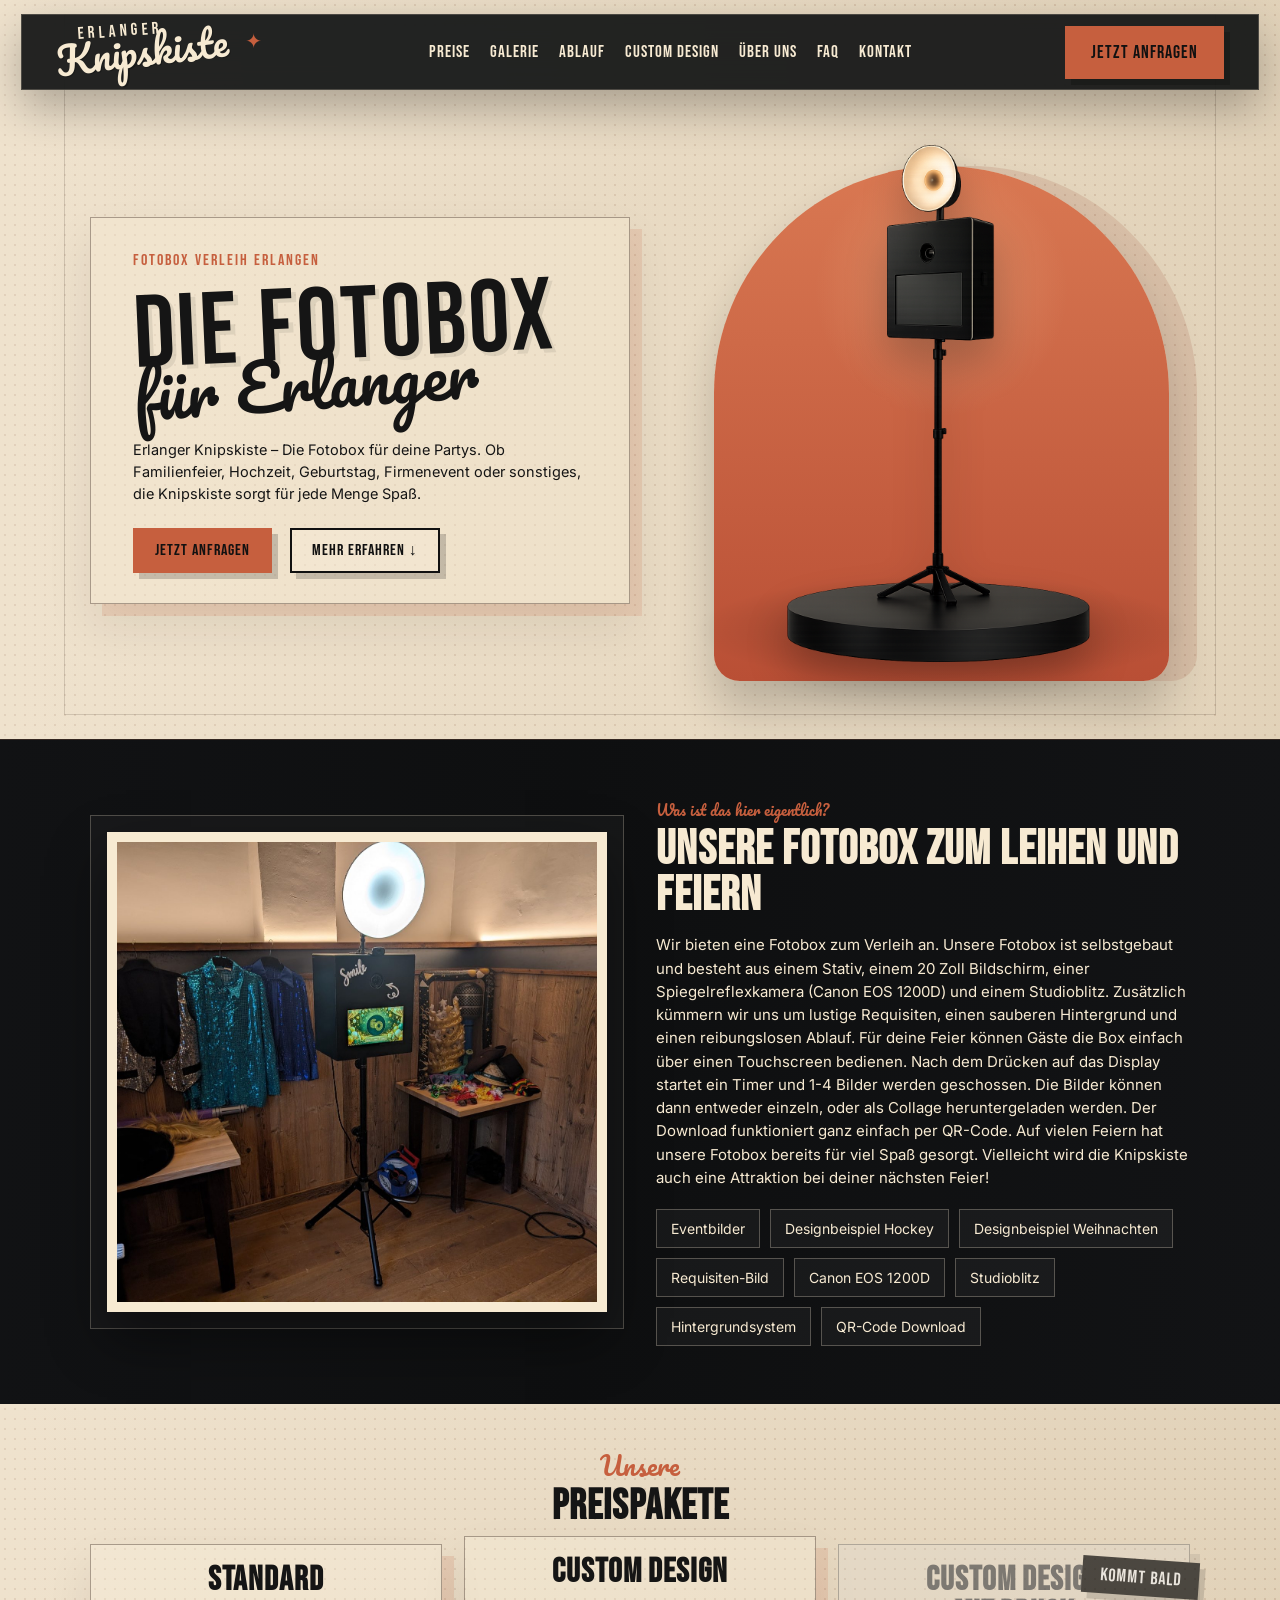
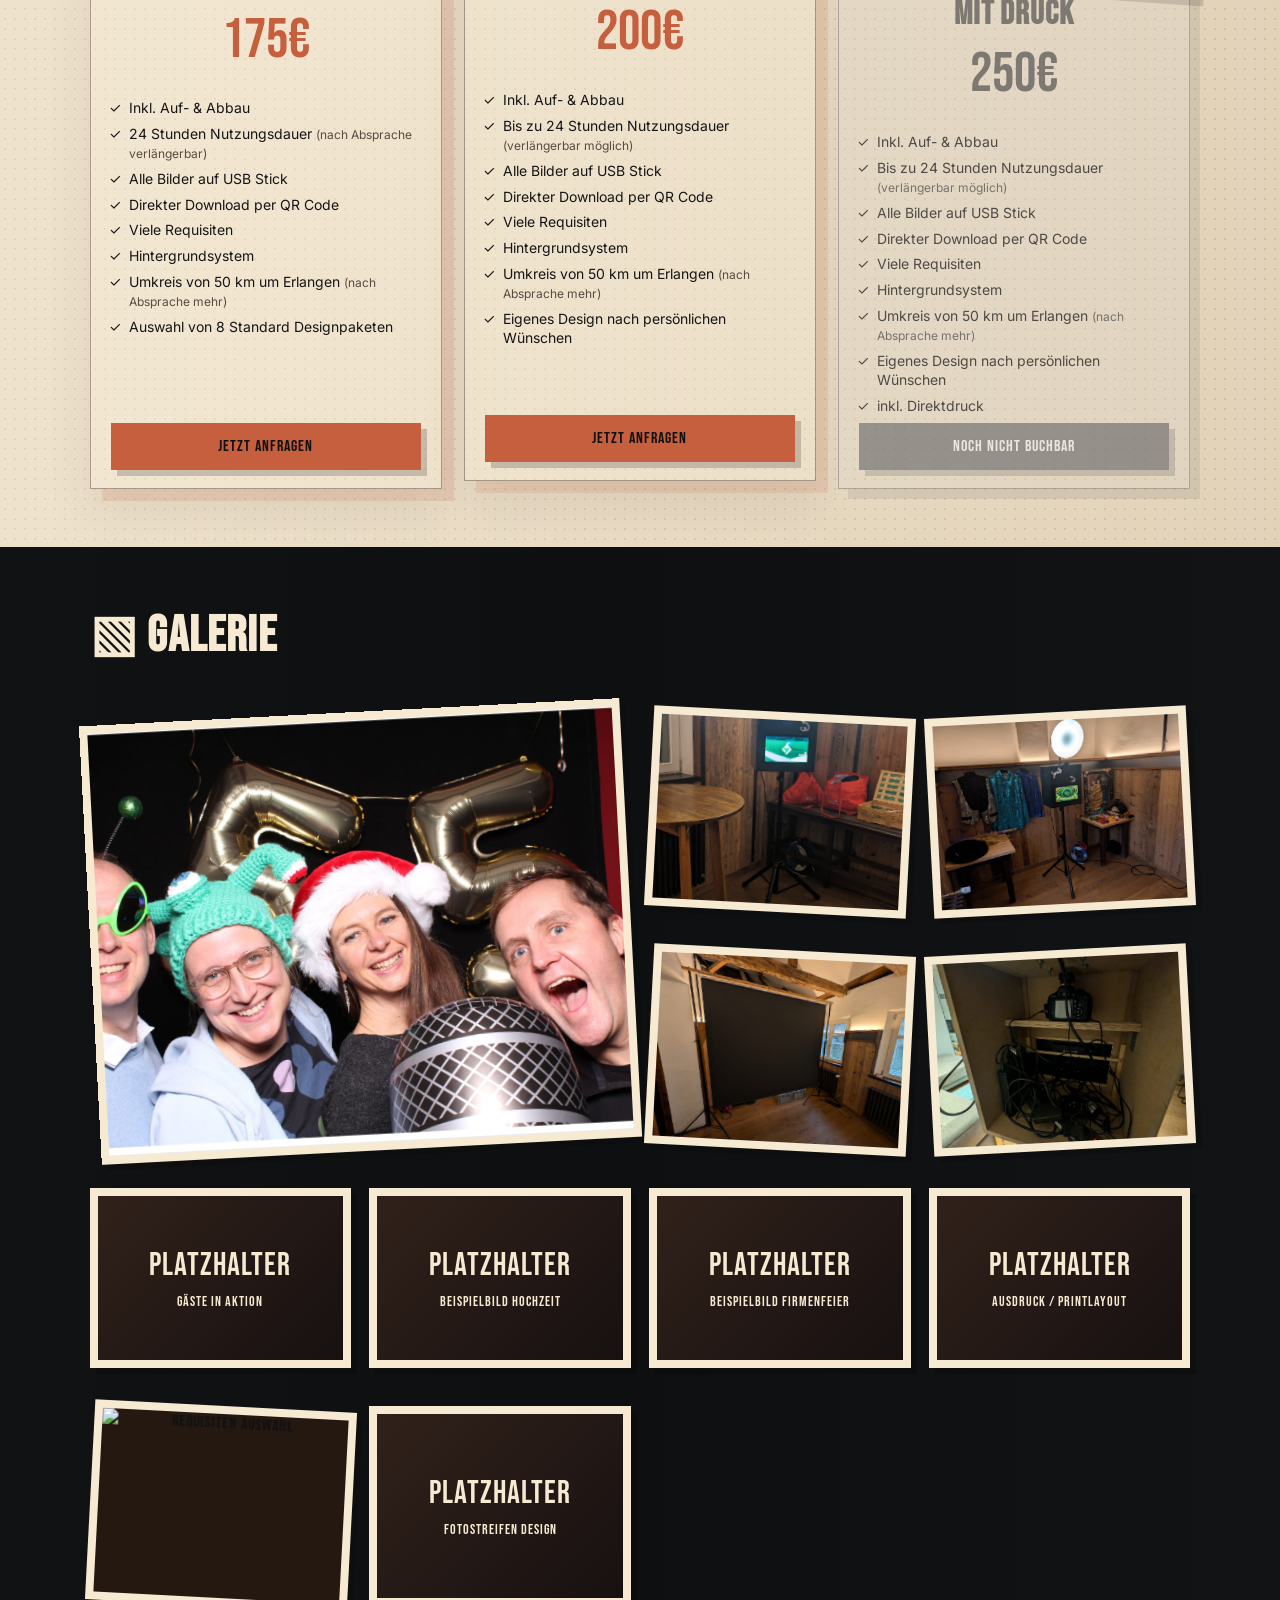
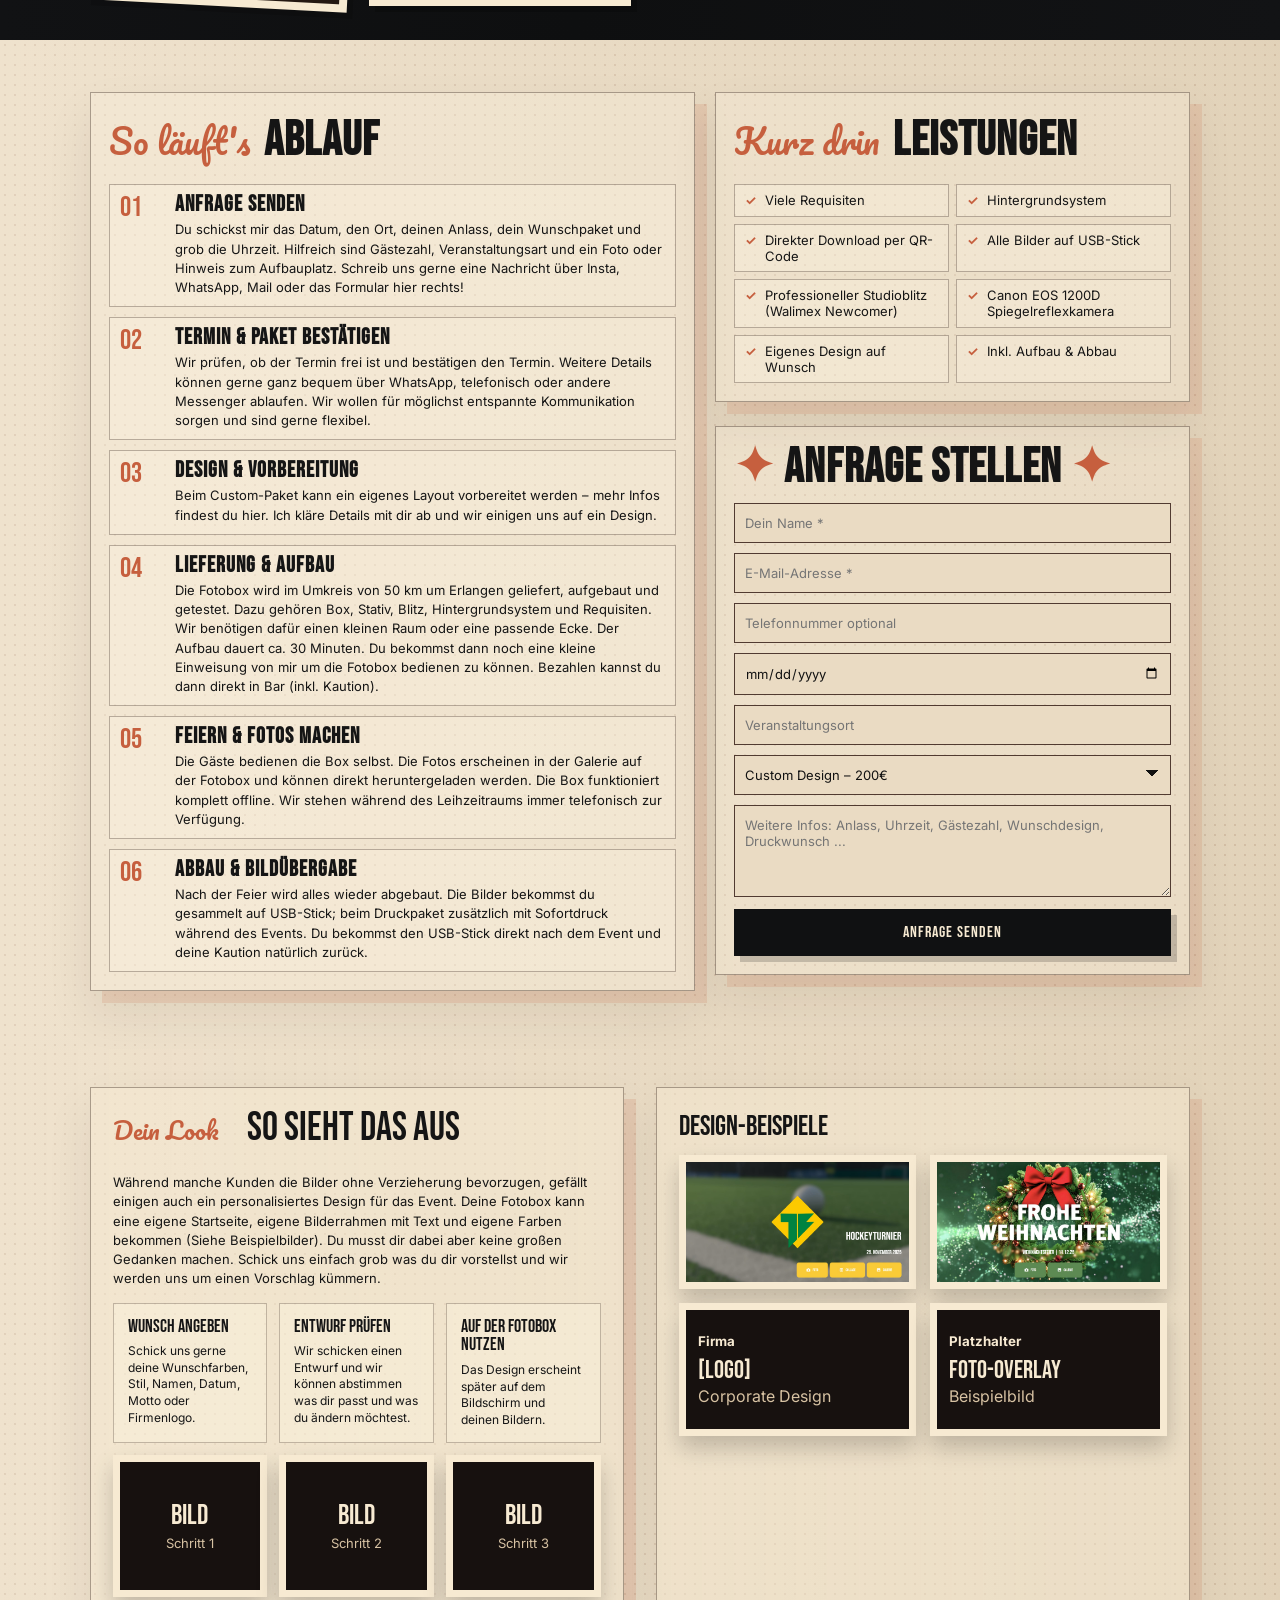
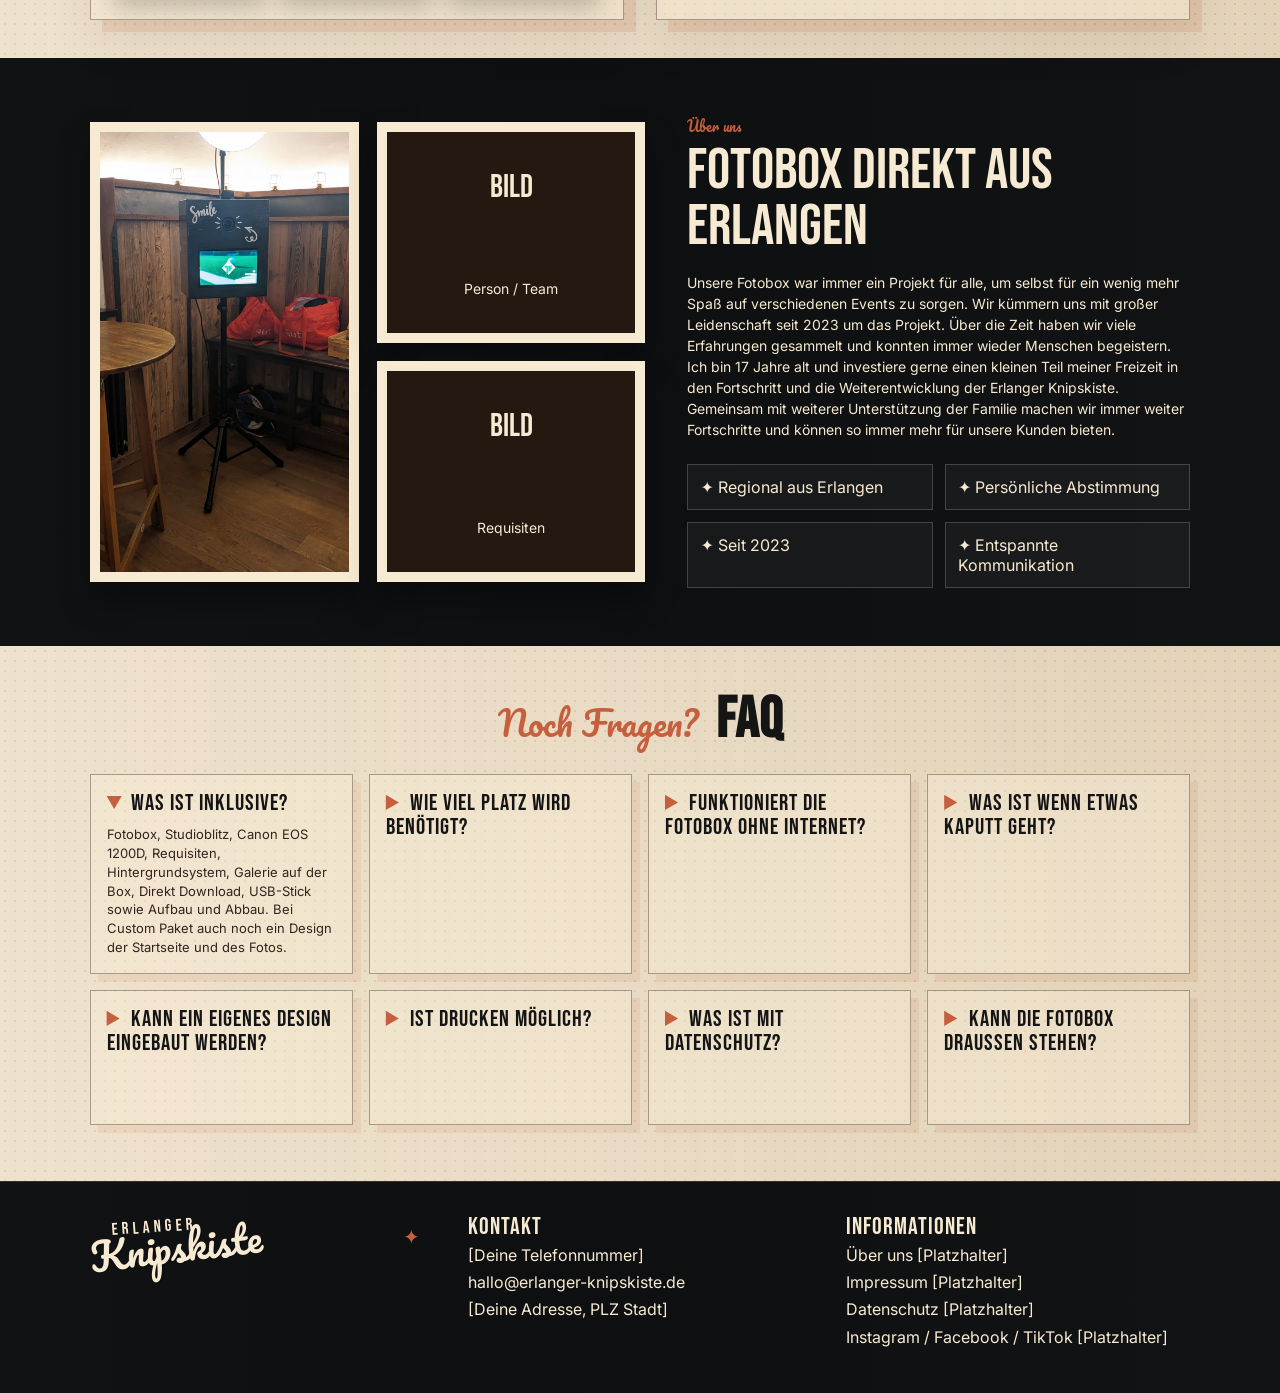
==== commit 95428051: "Add files via upload" ====
--- a/index.html
+++ b/index.html
@@ -61,6 +61,10 @@
         <h2>Unsere Fotobox zum leihen und Feiern</h2>
         <p>Wir bieten eine Fotobox zum Verleih an. Unsere Fotobox ist selbstgebaut und besteht aus einem Stativ, einem 20 Zoll Bildschirm, einer Spiegelreflexkamera (Canon EOS 1200D) und einem Studioblitz. Zusätzlich kümmern wir uns um lustige Requisiten, einen sauberen Hintergrund und einen reibungslosen Ablauf. Für deine Feier können Gäste die Box einfach über einen Touchscreen bedienen. Nach dem Drücken auf das Display startet ein Timer und 1-4 Bilder werden geschossen. Die Bilder können dann entweder einzeln, oder als Collage heruntergeladen werden. Der Download funktioniert ganz einfach per QR-Code. Auf vielen Feiern hat unsere Fotobox bereits für viel Spaß gesorgt. Vielleicht wird die Knipskiste auch eine Attraktion bei deiner nächsten Feier!</p>
         <div class="placeholderList">
+          <span class="inlineImageTag" data-large="assets/gallery_group.jpg">Eventbilder</span>
+          <span class="inlineImageTag" data-large="assets/design_hockey.jpg">Designbeispiel Hockey</span>
+          <span class="inlineImageTag" data-large="assets/design_xmas.jpg">Designbeispiel Weihnachten</span>
+          <span class="inlineImageTag" data-large="assets/requisiten.jpg">Requisiten-Bild</span>
           <span>Canon EOS 1200D</span>
           <span>Studioblitz</span>
           <span>Hintergrundsystem</span>
@@ -125,6 +129,8 @@
     <section id="galerie" class="gallery dark reveal">
       <h2>▧ Galerie</h2>
       <div class="galleryGrid">
+        <button class="galleryItem tilt-left realGalleryImage" type="button" data-large="assets/gallery_group.jpg" data-caption="Gäste mit Requisiten"><img src="assets/gallery_group.jpg" alt="Gäste mit Requisiten"></button>
+        <button class="galleryItem tilt-right realGalleryImage" type="button" data-large="assets/photobox_setup_real.jpg" data-caption="Fotobox im Einsatz"><img src="assets/photobox_setup_real.jpg" alt="Fotobox im Einsatz"></button>
         <button class="galleryItem tilt-left" type="button" data-large="assets/fotobox_setup.jpg" data-caption="Fotobox Setup"><img src="assets/fotobox_setup.jpg" alt="Fotobox Setup"></button>
         <button class="galleryItem tilt-right" type="button" data-large="assets/background_system.jpg" data-caption="Hintergrundsystem & Aufbau"><img src="assets/background_system.jpg" alt="Hintergrundsystem & Aufbau"></button>
         <button class="galleryItem tilt-left" type="button" data-large="assets/inside_box.jpg" data-caption="Technik in der Fotobox"><img src="assets/inside_box.jpg" alt="Technik in der Fotobox"></button>
@@ -132,7 +138,7 @@
         <button class="galleryItem placeholderCard" type="button" data-placeholder="true" data-caption="Platzhalter: Beispielbild Hochzeit"><span>Platzhalter</span><small>Beispielbild Hochzeit</small></button>
         <button class="galleryItem placeholderCard" type="button" data-placeholder="true" data-caption="Platzhalter: Beispielbild Firmenfeier"><span>Platzhalter</span><small>Beispielbild Firmenfeier</small></button>
         <button class="galleryItem placeholderCard" type="button" data-placeholder="true" data-caption="Platzhalter: Ausdruck / Printlayout"><span>Platzhalter</span><small>Ausdruck / Printlayout</small></button>
-        <button class="galleryItem placeholderCard" type="button" data-placeholder="true" data-caption="Platzhalter: Requisiten Detail"><span>Platzhalter</span><small>Requisiten Detail</small></button>
+        <button class="galleryItem tilt-right" type="button" data-large="assets/requisiten.jpg" data-caption="Requisiten Auswahl"><img src="assets/requisiten.jpg" alt="Requisiten Auswahl"></button>
         <button class="galleryItem placeholderCard" type="button" data-placeholder="true" data-caption="Platzhalter: Fotostreifen Design"><span>Platzhalter</span><small>Fotostreifen Design</small></button>
       </div>
       
@@ -169,7 +175,9 @@
 
           <section id="anfrage" class="inquiryPanel">
             <h2><span>✦</span> Anfrage stellen <span>✦</span></h2>
-            <form action="mailto:hallo@erlanger-knipskiste.de" method="post" enctype="text/plain">
+            <form id="bookingForm" action="https://formspree.io/f/mnjkpbgq" method="POST">
+<input type="hidden" name="_subject" value="Neue Anfrage Erlanger Knipskiste">
+<input type="hidden" name="_captcha" value="false">
               <input name="Name" placeholder="Dein Name *" required>
               <input name="Email" type="email" placeholder="E-Mail-Adresse *" required>
               <input name="Telefon" placeholder="Telefonnummer optional">
@@ -181,6 +189,7 @@
               </select>
               <textarea name="Nachricht" placeholder="Weitere Infos: Anlass, Uhrzeit, Gästezahl, Wunschdesign, Druckwunsch ..."></textarea>
               <button type="submit">Anfrage senden</button>
+              <div id="formStatus" class="formStatus" aria-live="polite"></div>
             </form>
           </section>
         </aside>
@@ -213,8 +222,8 @@
         <div class="designPreview panelBlock">
           <h3>Design-Beispiele</h3>
           <div class="designCards">
-            <div class="designCard galleryItem" data-placeholder="true" data-caption="Custom Design Hochzeit"><small>Hochzeit</small><strong>Anna & Max</strong><em>12.08.2026</em></div>
-            <div class="designCard galleryItem" data-placeholder="true" data-caption="Custom Design Geburtstag"><small>Geburtstag</small><strong>80s Party</strong><em>Retro Layout</em></div>
+            <div class="designCard galleryItem realImageCard" data-large="assets/design_hockey.jpg" data-caption="Hockeyturnier Design"><img src="assets/design_hockey.jpg" alt="Hockeyturnier Design"></div>
+            <div class="designCard galleryItem realImageCard" data-large="assets/design_xmas.jpg" data-caption="Weihnachtsfeier Design"><img src="assets/design_xmas.jpg" alt="Weihnachtsfeier Design"></div>
             <div class="designCard galleryItem" data-placeholder="true" data-caption="Custom Design Firma"><small>Firma</small><strong>[Logo]</strong><em>Corporate Design</em></div>
             <div class="designCard galleryItem" data-placeholder="true" data-caption="Custom Design Platzhalter"><small>Platzhalter</small><strong>Foto-Overlay</strong><em>Beispielbild</em></div>
           </div>
@@ -225,7 +234,7 @@
     <section id="ueber-uns" class="aboutSection dark">
       <div class="aboutGrid">
         <div class="aboutImages">
-          <div class="aboutPhoto real"><img src="assets/fotobox_setup.jpg" alt="Erlanger Knipskiste Fotobox Aufbau"></div>
+          <div class="aboutPhoto real"><img src="assets/photobox_setup_real.jpg" alt="Erlanger Knipskiste Fotobox aufgebaut"></div>
           <div class="aboutPhoto placeholder">Bild<br><small>Person / Team</small></div>
           <div class="aboutPhoto placeholder">Bild<br><small>Requisiten</small></div>
         </div>
--- a/style.css
+++ b/style.css
@@ -3332,3 +3332,184 @@
     transform:translateY(0) scale(1);
   }
 }
+
+
+/* v31: Hero-Abstände stabil, Custom Design robust, Anfrage-Animation neu, Requisitenbild */
+.hero,
+.heroRedesign{
+  --hero-side-gap:clamp(42px, 7vw, 118px);
+  padding-left:var(--hero-side-gap) !important;
+  padding-right:var(--hero-side-gap) !important;
+  grid-template-columns:minmax(0, 1fr) minmax(360px, .92fr) !important;
+  column-gap:clamp(34px, 5vw, 78px) !important;
+}
+
+.heroText,
+.heroCard{
+  margin-left:0 !important;
+  justify-self:start !important;
+  width:min(100%, 690px) !important;
+}
+
+.heroShowcase{
+  justify-self:end !important;
+  width:min(100%, 590px) !important;
+}
+
+@media(max-width:1100px){
+  .hero,
+  .heroRedesign{
+    --hero-side-gap:22px;
+    grid-template-columns:1fr !important;
+  }
+  .heroText,
+  .heroCard,
+  .heroShowcase{
+    justify-self:stretch !important;
+    width:100% !important;
+  }
+}
+
+.customText,
+.designPreview,
+.panelBlock{
+  min-width:0 !important;
+}
+
+.customDesignSection .customText > p{
+  font-size:clamp(13px, 0.95vw, 15.5px) !important;
+  line-height:1.48 !important;
+  max-width:100% !important;
+  overflow-wrap:break-word !important;
+}
+
+.designSteps{
+  grid-template-columns:repeat(3, minmax(0,1fr)) !important;
+}
+
+.designSteps article{
+  min-width:0 !important;
+  height:auto !important;
+  min-height:132px !important;
+  max-height:none !important;
+  padding:14px !important;
+  overflow:hidden !important;
+}
+
+.designSteps b{
+  font-size:clamp(18px, 1.35vw, 22px) !important;
+  line-height:1.05 !important;
+  display:block !important;
+  margin-bottom:7px !important;
+}
+
+.designSteps p{
+  font-size:clamp(12px, 0.86vw, 13.5px) !important;
+  line-height:1.38 !important;
+  margin:0 !important;
+  overflow-wrap:break-word !important;
+}
+
+.stepImagePlaceholders{
+  grid-template-columns:repeat(3, minmax(0,1fr)) !important;
+}
+
+.stepImagePlaceholders > .stepImagePlaceholder{
+  height:auto !important;
+  min-height:132px !important;
+  max-height:none !important;
+  aspect-ratio:16/9 !important;
+}
+
+@media(max-width:900px){
+  .designSteps,
+  .stepImagePlaceholders{
+    grid-template-columns:1fr !important;
+  }
+  .designSteps article,
+  .stepImagePlaceholders > .stepImagePlaceholder{
+    min-height:128px !important;
+  }
+}
+
+.inquiryPanel.pulseHighlight,
+.inquiryPanel.pulseHighlightOnce,
+.inquiryPanel.requestGlow{
+  animation:none !important;
+}
+
+.inquiryPanel.requestGlow{
+  animation:requestGlowClean 1.35s ease-out 1 both !important;
+}
+
+@keyframes requestGlowClean{
+  0%{
+    box-shadow:12px 12px 0 rgba(198,95,62,.14),0 22px 44px rgba(40,25,18,.08);
+    outline:0 solid rgba(198,95,62,0);
+  }
+  35%{
+    box-shadow:0 0 0 9px rgba(198,95,62,.18),12px 12px 0 rgba(198,95,62,.18),0 22px 44px rgba(40,25,18,.08);
+    outline:2px solid rgba(198,95,62,.42);
+  }
+  100%{
+    box-shadow:12px 12px 0 rgba(198,95,62,.14),0 22px 44px rgba(40,25,18,.08);
+    outline:0 solid rgba(198,95,62,0);
+  }
+}
+
+.galleryItem img[src*="requisiten.jpg"]{
+  width:100% !important;
+  height:100% !important;
+  object-fit:cover !important;
+  object-position:center center !important;
+}
+
+.inlineImageTag{
+  cursor:pointer !important;
+}
+
+
+/* v32: echte Bilder eingefügt */
+.realImageCard,.realGalleryImage{overflow:hidden!important;}
+.realImageCard img,.realGalleryImage img,.aboutPhoto.real img{width:100%!important;height:100%!important;object-fit:cover!important;display:block!important;}
+.designPreview .designCards > .realImageCard{padding:0!important;justify-content:center!important;align-items:center!important;}
+.designPreview .designCards > .realImageCard img{object-fit:cover!important;}
+.galleryItem.realGalleryImage img{aspect-ratio:4/3!important;object-fit:cover!important;}
+.inlineImageTag{cursor:pointer!important;}
+
+
+/* Formspree Formularstatus */
+.hp-field{
+  position:absolute !important;
+  left:-9999px !important;
+  opacity:0 !important;
+  height:0 !important;
+  width:0 !important;
+  pointer-events:none !important;
+}
+.formStatus{
+  margin-top:12px;
+  padding:12px 14px;
+  border:1.5px solid rgba(66,48,39,.35);
+  background:rgba(248,236,212,.55);
+  font-size:14px;
+  line-height:1.4;
+  display:none;
+}
+.formStatus.is-loading,
+.formStatus.is-success,
+.formStatus.is-error{
+  display:block;
+}
+.formStatus.is-success{
+  border-color:#2f7d46;
+  background:rgba(47,125,70,.12);
+}
+.formStatus.is-error{
+  border-color:#b23b2f;
+  background:rgba(178,59,47,.12);
+}
+button[disabled]{
+  opacity:.7;
+  cursor:wait !important;
+}
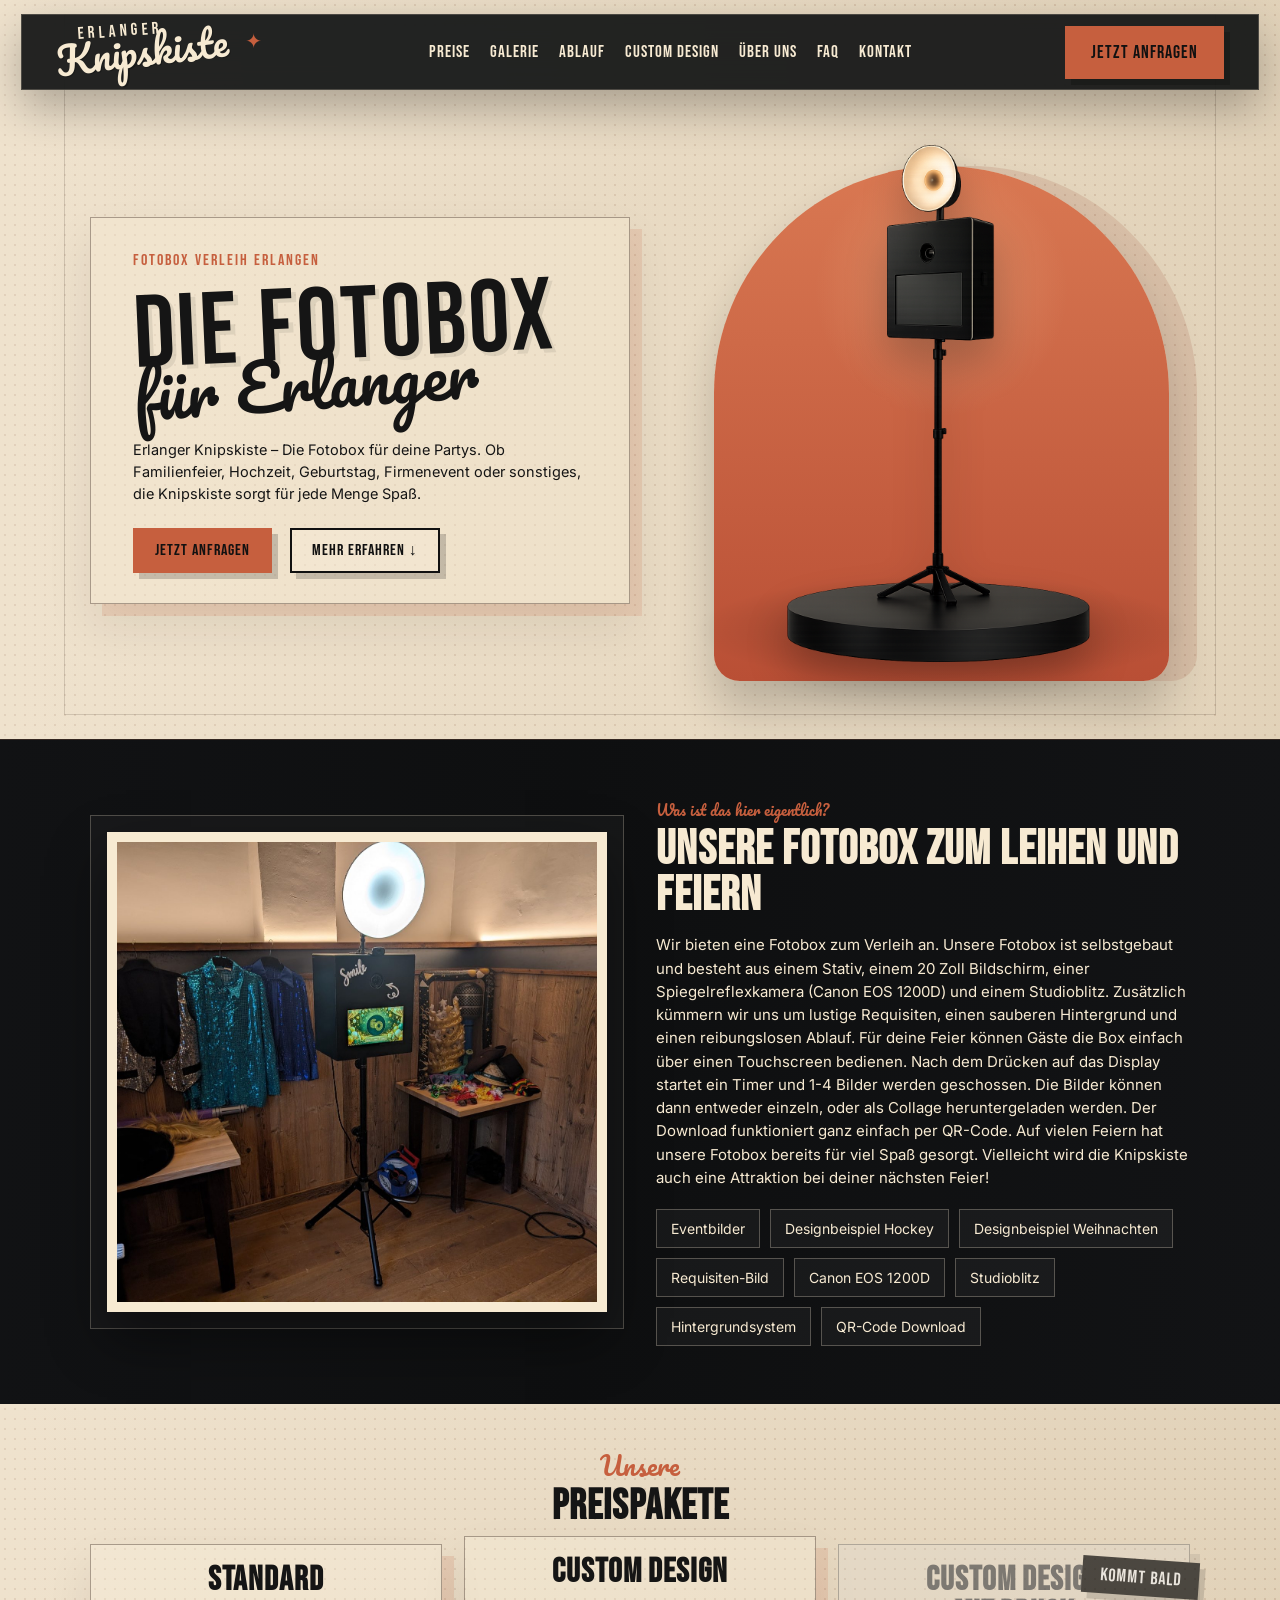
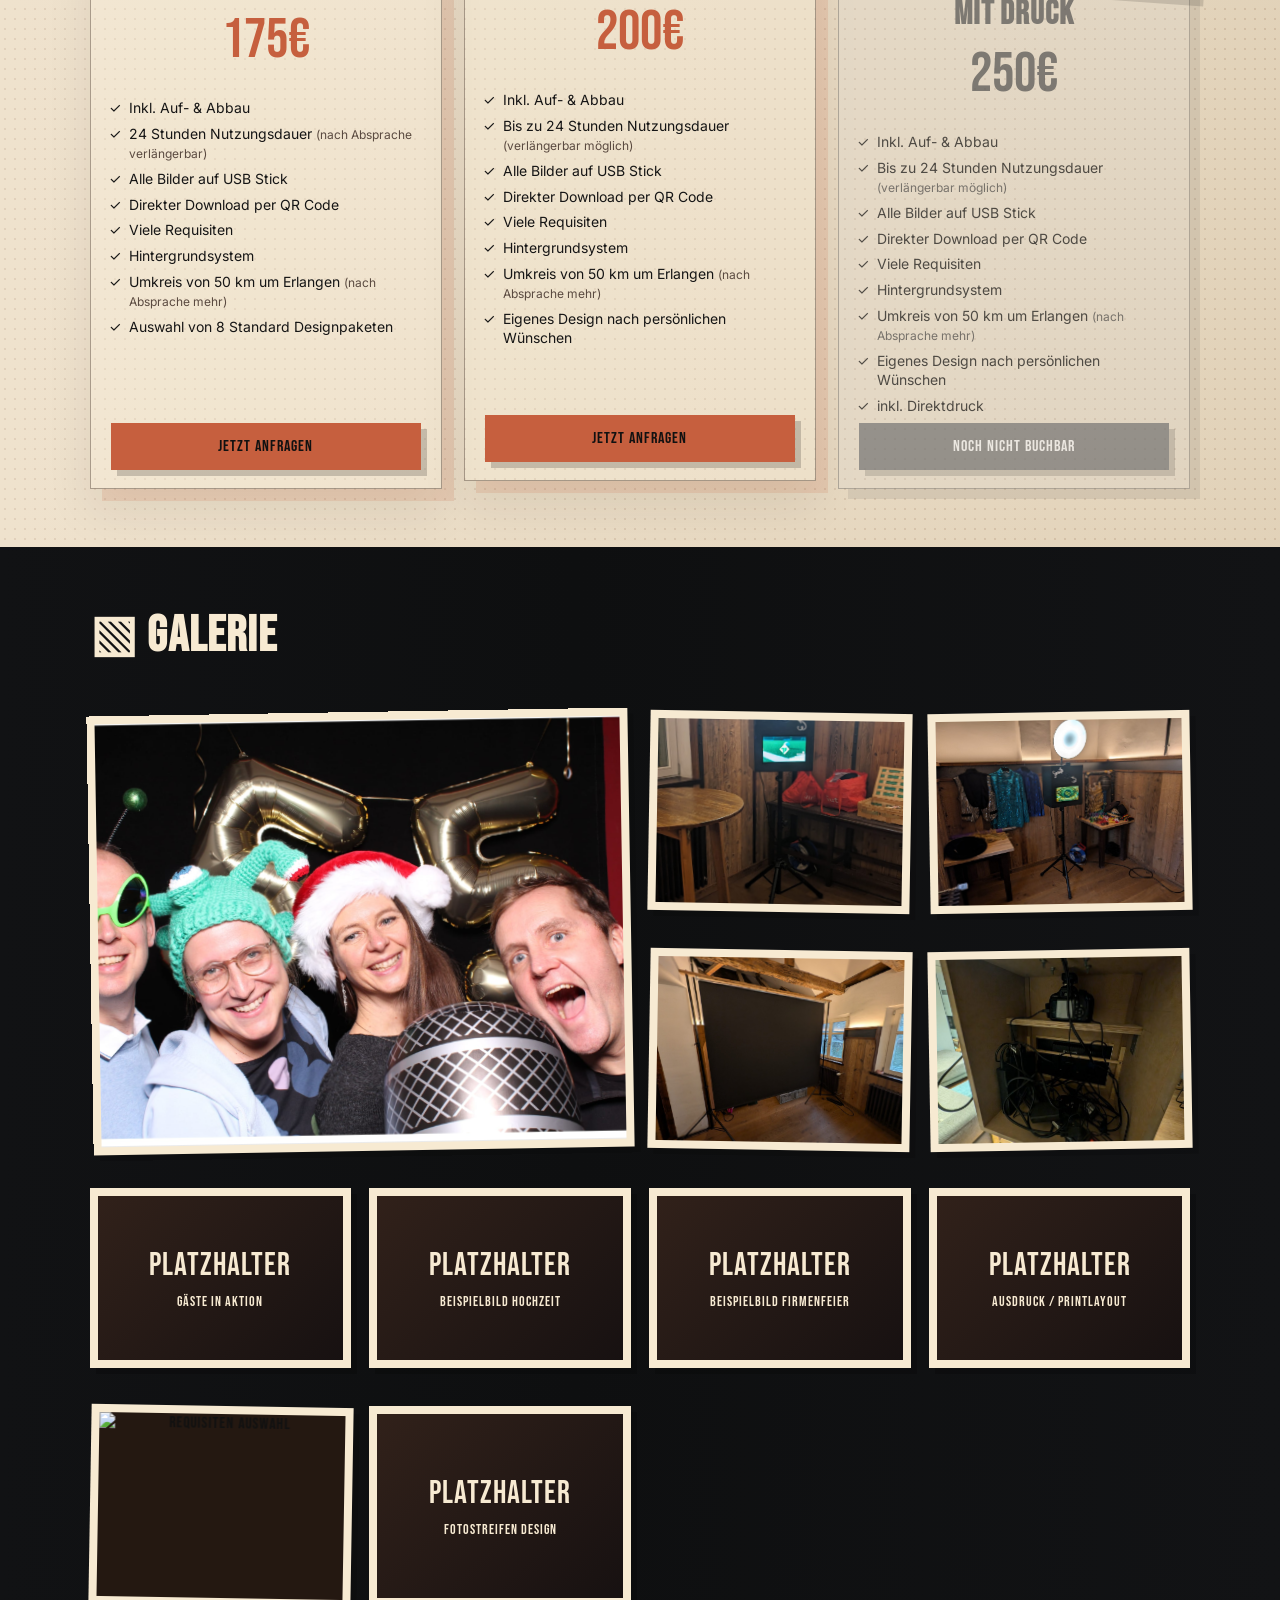
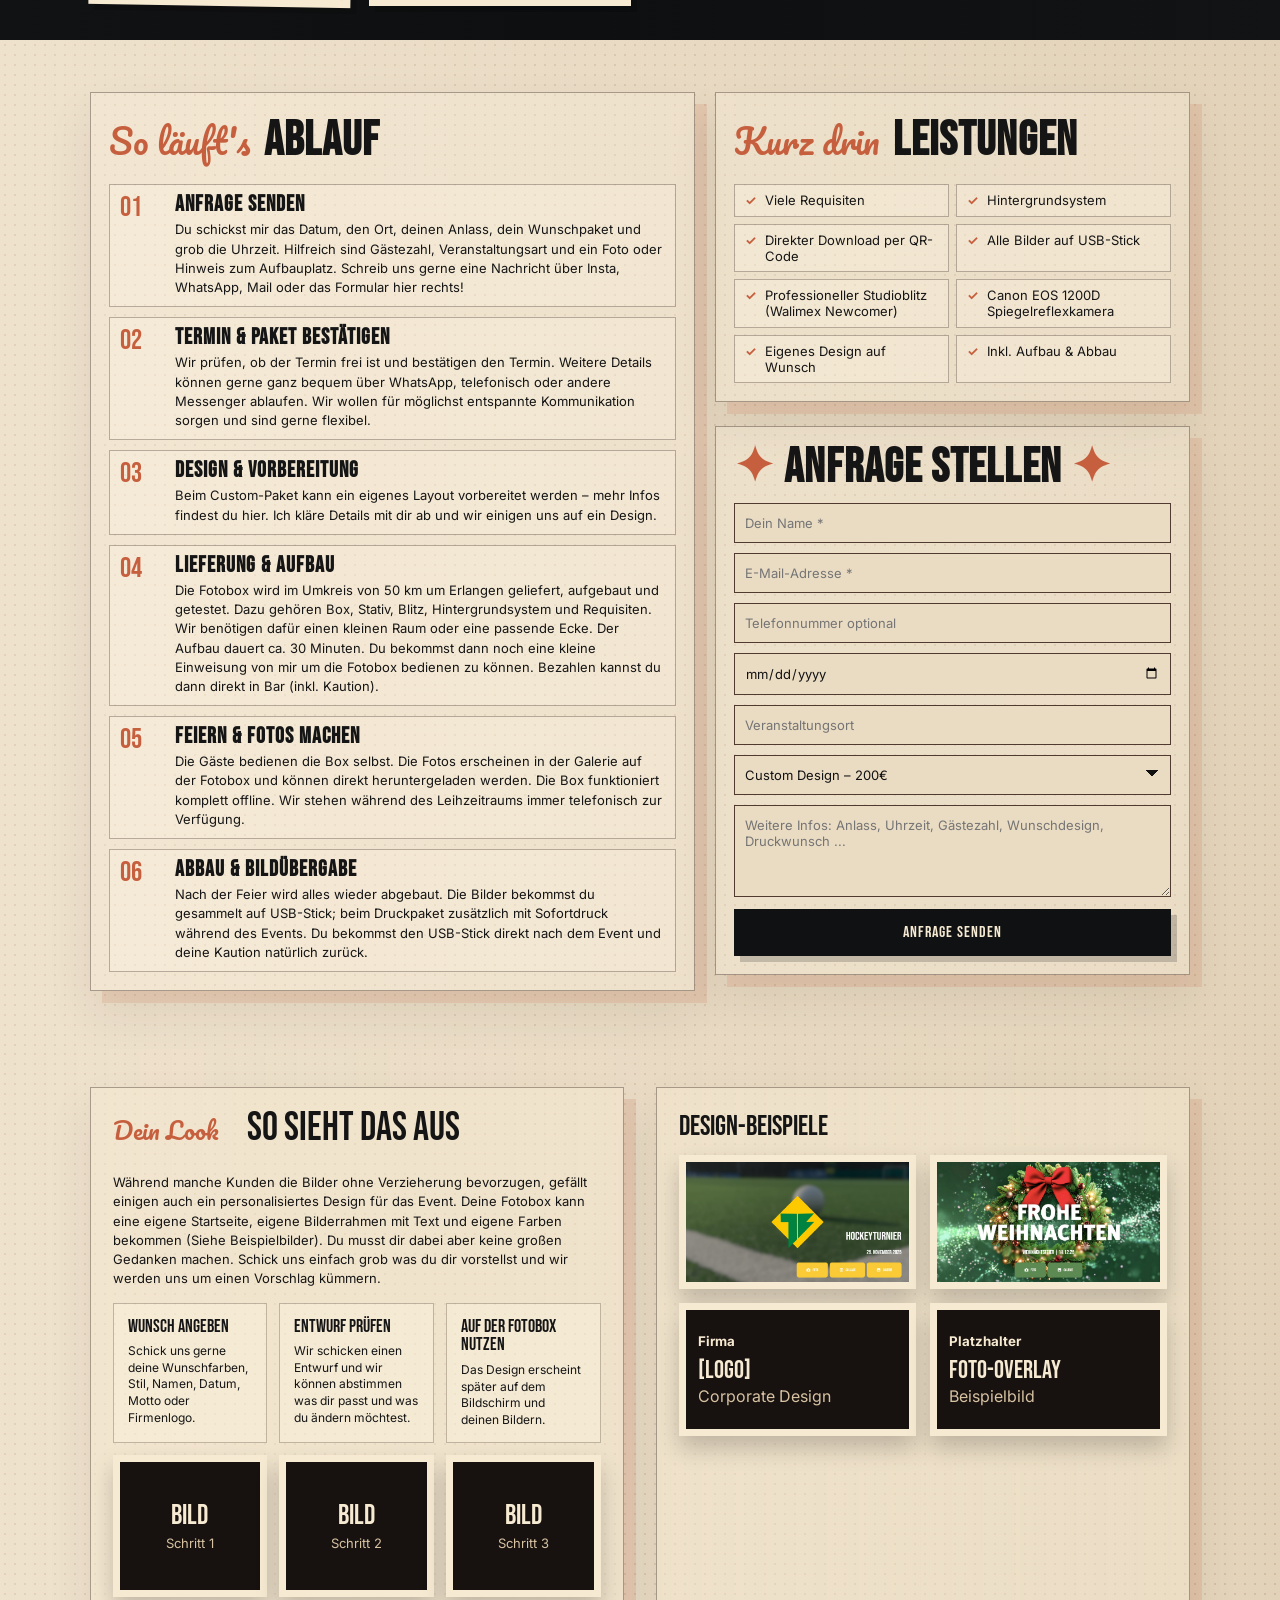
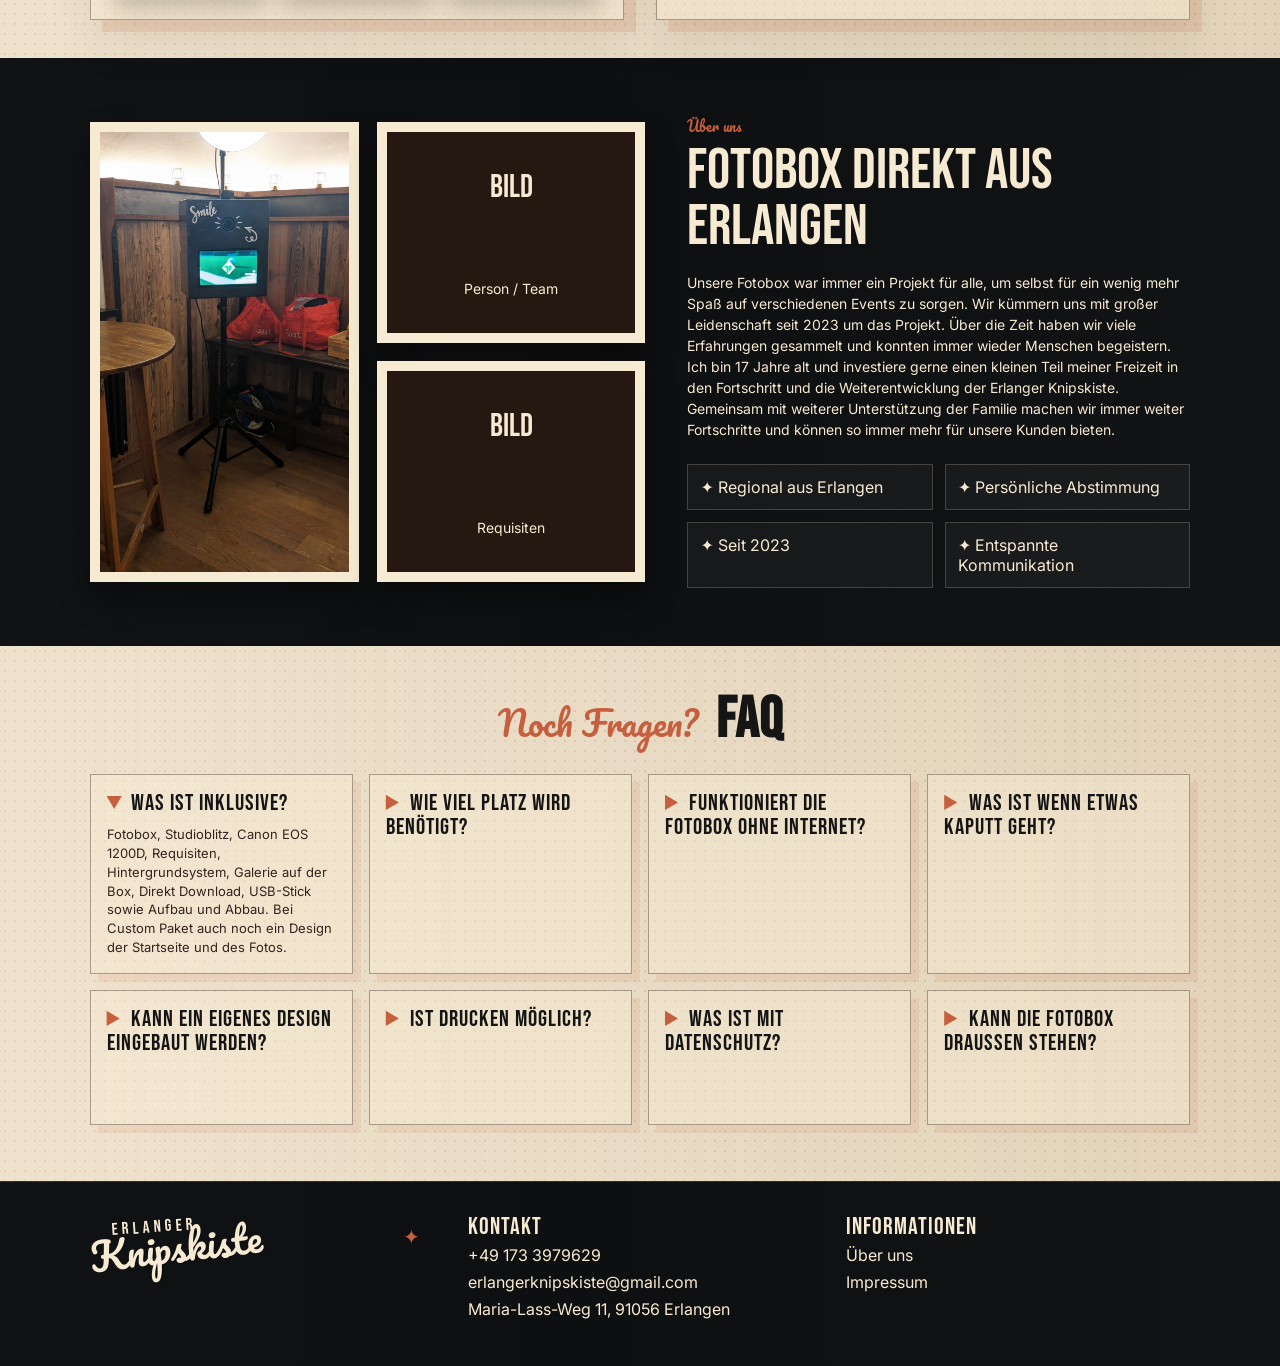
==== commit 5f70e184: "Update index.html" ====
--- a/index.html
+++ b/index.html
@@ -276,8 +276,8 @@
       <strong>Knipskiste</strong>
       <i>✦</i>
     </a>
-    <p><b>Kontakt</b><br>[Deine Telefonnummer]<br>hallo@erlanger-knipskiste.de<br>[Deine Adresse, PLZ Stadt]</p>
-    <p><b>Informationen</b><br>Über uns [Platzhalter]<br>Impressum [Platzhalter]<br>Datenschutz [Platzhalter]<br>Instagram / Facebook / TikTok [Platzhalter]</p>
+    <p><b>Kontakt</b><br>+49 173 3979629<br>erlangerknipskiste@gmail.com<br>Maria-Lass-Weg 11, 91056 Erlangen</p>
+    <p><b>Informationen</b><br>Über uns<br>Impressum<br></p>
   </footer>
 
 
@@ -288,4 +288,4 @@
 
   <script src="script.js"></script>
 </body>
-</html>+</html>
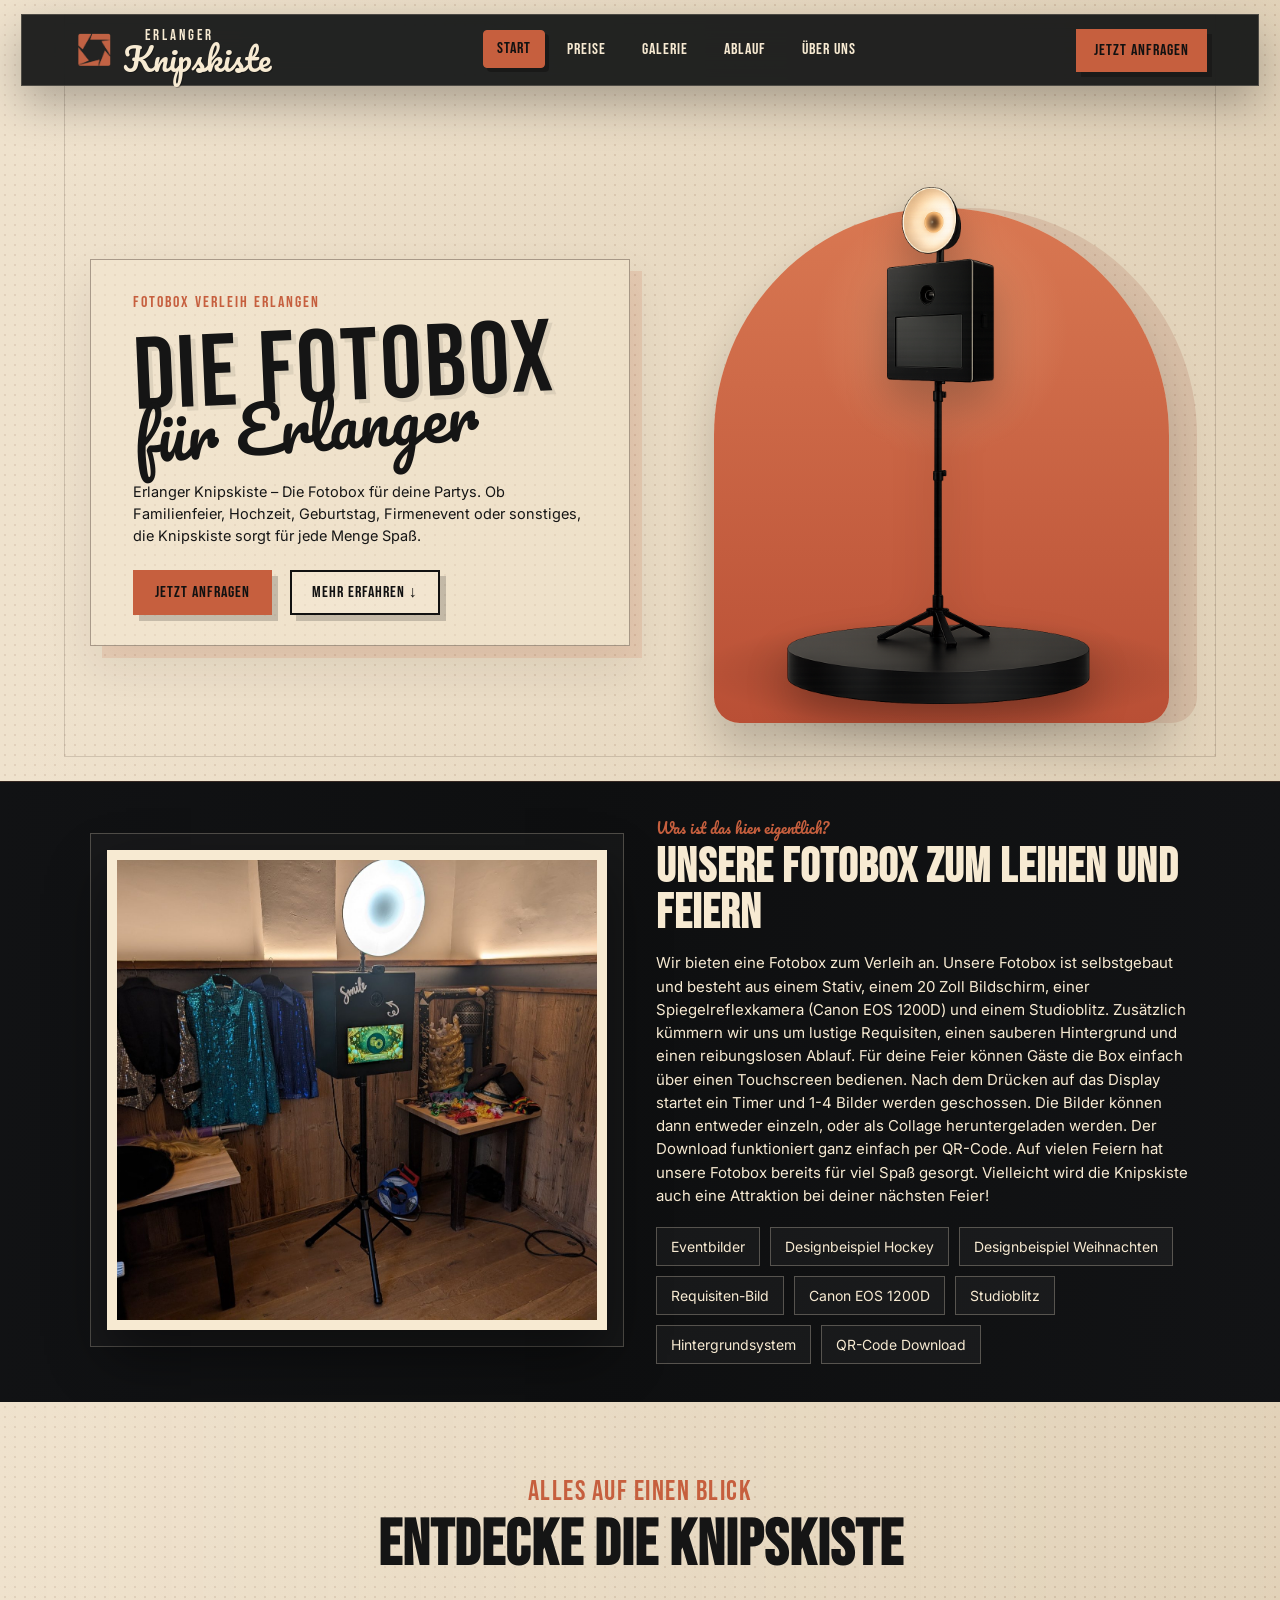
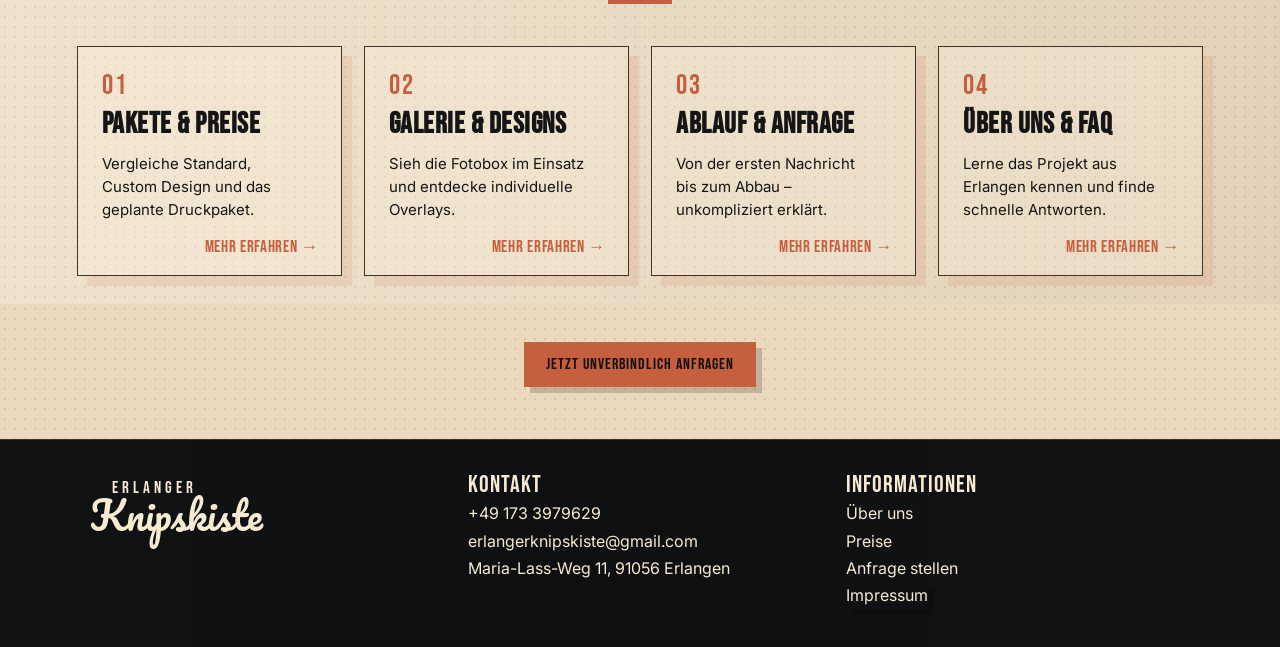
==== commit 71c2e8f6: "Add files via upload" ====
--- a/index.html
+++ b/index.html
@@ -1,291 +1,181 @@
-<!doctype html>
+<!DOCTYPE html>
+
 <html lang="de">
 <head>
-  <meta charset="utf-8" />
-  <meta name="viewport" content="width=device-width, initial-scale=1" />
-  <title>Erlanger Knipskiste – Fotobox Verleih Erlangen</title>
-  <meta name="description" content="Erlanger Knipskiste: Fotobox Verleih im Umkreis von Erlangen. Inklusive Aufbau, Abbau, Requisiten, Hintergrundsystem und USB-Stick." />
-  <link rel="preconnect" href="https://fonts.googleapis.com">
-  <link rel="preconnect" href="https://fonts.gstatic.com" crossorigin>
-  <link href="https://fonts.googleapis.com/css2?family=Bebas+Neue&family=Inter:wght@400;500;600;700&family=Pacifico&display=swap" rel="stylesheet">
-  <link rel="stylesheet" href="style.css" />
+<meta charset="utf-8"/>
+<meta content="width=device-width, initial-scale=1" name="viewport"/>
+<style id="font-loading-style">html.fonts-loading body{opacity:0}html.fonts-ready body{opacity:1;transition:opacity .14s ease}</style>
+<script>(function(){var d=document.documentElement;d.classList.add('fonts-loading');function done(){d.classList.remove('fonts-loading');d.classList.add('fonts-ready')}var t=setTimeout(done,1200);if(document.fonts&&document.fonts.ready){document.fonts.ready.then(function(){clearTimeout(t);done()}).catch(done)}else{window.addEventListener('load',done,{once:true})}})();</script>
+<title>Erlanger Knipskiste – Fotobox Verleih Erlangen</title>
+<meta content="Fotobox Verleih aus Erlangen für Hochzeiten, Geburtstage und Firmenevents – mit Aufbau, Requisiten, Hintergrundsystem und QR-Code-Download." name="description"/>
+<link href="assets/favicon-32x32.png?v=2" rel="icon" sizes="32x32" type="image/png"/>
+<link href="favicon.ico?v=2" rel="shortcut icon"/>
+<link href="assets/apple-touch-icon.png?v=2" rel="apple-touch-icon" sizes="180x180"/>
+<meta content="website" property="og:type"/>
+<meta content="de_DE" property="og:locale"/>
+<meta content="Erlanger Knipskiste" property="og:site_name"/>
+<meta content="Erlanger Knipskiste – Fotobox Verleih Erlangen" property="og:title"/>
+<meta content="Fotobox Verleih aus Erlangen für Hochzeiten, Geburtstage und Firmenevents – mit Aufbau, Requisiten, Hintergrundsystem und QR-Code-Download." property="og:description"/>
+<meta content="https://erlangerknipskiste.de/" property="og:url"/>
+<meta content="https://erlangerknipskiste.de/assets/photobox_setup_real.jpg" property="og:image"/>
+<meta content="Aufgebaute Erlanger Knipskiste Fotobox bei einer Veranstaltung" property="og:image:alt"/>
+<meta content="summary_large_image" name="twitter:card"/>
+<meta content="https://erlangerknipskiste.de/assets/photobox_setup_real.jpg" name="twitter:image"/>
+<script type="application/ld+json">
+  {
+    "@context": "https://schema.org",
+    "@type": "LocalBusiness",
+    "name": "Erlanger Knipskiste",
+    "url": "https://erlangerknipskiste.de/",
+    "image": "https://erlangerknipskiste.de/assets/photobox_setup_real.jpg",
+    "logo": "https://erlangerknipskiste.de/assets/knipskiste-logo-transparent.png",
+    "description": "Fotobox Verleih aus Erlangen mit Aufbau, Requisiten, Hintergrundsystem und QR-Code-Download.",
+    "telephone": "+49 173 3979629",
+    "email": "erlangerknipskiste@gmail.com",
+    "address": {
+      "@type": "PostalAddress",
+      "streetAddress": "Maria-Lass-Weg 11",
+      "postalCode": "91056",
+      "addressLocality": "Erlangen",
+      "addressCountry": "DE"
+    }
+  }
+  </script>
+<link href="https://fonts.googleapis.com" rel="preconnect"/>
+<link crossorigin="" href="https://fonts.gstatic.com" rel="preconnect"/>
+<link href="https://fonts.googleapis.com/css2?family=Bebas+Neue&amp;family=Inter:wght@400;500;600;700&amp;family=Pacifico&amp;display=swap" rel="stylesheet"/>
+<link href="style.css" rel="stylesheet">
+</link><link href="https://erlangerknipskiste.de/" rel="canonical"/>
+<style>
+.page-header,.subpage-hero,.hero-small,.hero{padding-top:170px!important;}
+main{padding-top:20px;}
+html{scroll-padding-top:120px;}
+@media(max-width:768px){
+.page-header,.subpage-hero,.hero-small,.hero{padding-top:145px!important;}
+html{scroll-padding-top:100px;}
+}
+</style>
 </head>
-<body>
-
-  <header class="topbar">
-    <a class="logo" href="#start" aria-label="Erlanger Knipskiste Startseite">
-      <span>ERLANGER</span>
-      <strong>Knipskiste</strong>
-      <i>✦</i>
-    </a>
-    <button class="mobileMenuButton" type="button" aria-label="Menü öffnen">☰</button>
-    <nav>
-      <a href="#preise">Preise</a>
-      <a href="#galerie">Galerie</a>
-      <a href="#ablauf">Ablauf</a><a href="#custom-design">Custom Design</a><a href="#ueber-uns">Über uns</a>
-      <a href="#faq">FAQ</a>
-      <a href="#kontakt">Kontakt</a>
-    </nav>
-    <a class="navbtn" href="#anfrage" data-highlight-anfrage="true">Jetzt anfragen</a>
-  </header>
-
-  <main id="start">
-    <section class="hero heroRedesign paper">
-
-
+<body><header class="topbar">
+<a aria-label="Erlanger Knipskiste Startseite" class="brand" href="index.html">
+<img alt="" aria-hidden="true" class="brandMark" src="assets/knipskiste-logo-transparent.png"/>
+<span class="logo">
+<span>ERLANGER</span>
+<strong>Knipskiste</strong>
+</span>
+</a>
+<button aria-label="Menü öffnen" class="mobileMenuButton" type="button">☰</button>
+<nav><a aria-current="page" class="active" href="index.html">Start</a><a href="preise.html">Preise</a><a href="galerie.html">Galerie</a><a href="ablauf.html">Ablauf</a><a href="ueber-uns.html">Über uns</a></nav>
+<a class="navbtn" data-highlight-anfrage="true" href="ablauf.html#anfrage">Jetzt anfragen</a>
+</header><main id="start"><section class="hero heroRedesign paper">
 <div class="heroText heroCard">
-        <p class="eyebrow">Fotobox Verleih Erlangen</p>
-        <h1><span>DIE FOTOBOX</span><em>für Erlanger</em></h1>
-        <p class="lead">Erlanger Knipskiste – Die Fotobox für deine Partys. Ob Familienfeier, Hochzeit, Geburtstag, Firmenevent oder sonstiges, die Knipskiste sorgt für jede Menge Spaß.</p>
-        <div class="actions">
-          <a class="btn primary" href="#anfrage" data-highlight-anfrage="true">Jetzt anfragen</a>
-          <a class="btn ghost" href="#ablauf">Mehr erfahren ↓</a>
-        </div>
-      </div>
-
-      <div class="heroShowcase">
-        <div class="showcaseArch"></div>
-        <div class="showcaseGlow"></div>
-        <div class="showcaseCard">
-          <img class="heroBoothClean" src="assets/hero_redesign_fotobox.png" alt="Erlanger Knipskiste Fotobox">
-        </div>
+<p class="eyebrow">Fotobox Verleih Erlangen</p>
+<h1><span>DIE FOTOBOX</span><em>für Erlanger</em></h1>
+<p class="lead">Erlanger Knipskiste – Die Fotobox für deine Partys. Ob Familienfeier, Hochzeit, Geburtstag, Firmenevent oder sonstiges, die Knipskiste sorgt für jede Menge Spaß.</p>
+<div class="actions">
+<a class="btn primary" data-highlight-anfrage="true" href="ablauf.html#anfrage">Jetzt anfragen</a>
+<a class="btn ghost" href="ablauf.html">Mehr erfahren ↓</a>
 </div>
-    </section>
-
-    <section class="photoFeature dark reveal">
-      <div class="featureImageWrap">
-        <img src="assets/fotobox_setup.jpg" alt="Echte Erlanger Knipskiste Fotobox mit Requisiten, Blitz und Hintergrundsystem" class="featureImage" />
-      </div>
-      <div class="featureCopy">
-        <p class="script">Was ist das hier eigentlich?</p>
-        <h2>Unsere Fotobox zum leihen und Feiern</h2>
-        <p>Wir bieten eine Fotobox zum Verleih an. Unsere Fotobox ist selbstgebaut und besteht aus einem Stativ, einem 20 Zoll Bildschirm, einer Spiegelreflexkamera (Canon EOS 1200D) und einem Studioblitz. Zusätzlich kümmern wir uns um lustige Requisiten, einen sauberen Hintergrund und einen reibungslosen Ablauf. Für deine Feier können Gäste die Box einfach über einen Touchscreen bedienen. Nach dem Drücken auf das Display startet ein Timer und 1-4 Bilder werden geschossen. Die Bilder können dann entweder einzeln, oder als Collage heruntergeladen werden. Der Download funktioniert ganz einfach per QR-Code. Auf vielen Feiern hat unsere Fotobox bereits für viel Spaß gesorgt. Vielleicht wird die Knipskiste auch eine Attraktion bei deiner nächsten Feier!</p>
-        <div class="placeholderList">
-          <span class="inlineImageTag" data-large="assets/gallery_group.jpg">Eventbilder</span>
-          <span class="inlineImageTag" data-large="assets/design_hockey.jpg">Designbeispiel Hockey</span>
-          <span class="inlineImageTag" data-large="assets/design_xmas.jpg">Designbeispiel Weihnachten</span>
-          <span class="inlineImageTag" data-large="assets/requisiten.jpg">Requisiten-Bild</span>
-          <span>Canon EOS 1200D</span>
-          <span>Studioblitz</span>
-          <span>Hintergrundsystem</span>
-          <span>QR-Code Download</span>
-        </div>
-      </div>
-    </section>
-
-    <section id="preise" class="pricing paper reveal unifiedPaper">
-      <p class="script center">Unsere</p>
-      <h2>Preispakete</h2>
-      <div class="priceGrid">
-        <article class="priceCard">
-          <h3>Standard</h3>
-          <strong>175€</strong>
-          <ul>
-            <li>Inkl. Auf- & Abbau</li>
-            <li>24 Stunden Nutzungsdauer <small>(nach Absprache verlängerbar)</small></li>
-            <li>Alle Bilder auf USB Stick</li>
-            <li>Direkter Download per QR Code</li>
-            <li>Viele Requisiten</li>
-            <li>Hintergrundsystem</li>
-            <li>Umkreis von 50 km um Erlangen <small>(nach Absprache mehr)</small></li>
-            <li>Auswahl von 8 Standard Designpaketen</li>
-          </ul>
-          <a href="#anfrage" data-paket="Standard – 175€" data-highlight-anfrage="true">Jetzt anfragen</a>
-        </article>
-        <article class="priceCard featured"><div class="popularBadge">Am beliebtesten</div><h3>Custom Design</h3>
-          <strong>200€</strong>
-          <ul>
-            <li>Inkl. Auf- & Abbau</li>
-            <li>Bis zu 24 Stunden Nutzungsdauer <small>(verlängerbar möglich)</small></li>
-            <li>Alle Bilder auf USB Stick</li>
-            <li>Direkter Download per QR Code</li>
-            <li>Viele Requisiten</li>
-            <li>Hintergrundsystem</li>
-            <li>Umkreis von 50 km um Erlangen <small>(nach Absprache mehr)</small></li>
-            <li>Eigenes Design nach persönlichen Wünschen</li>
-          </ul>
-          <a href="#anfrage" data-paket="Custom Design – 200€" data-highlight-anfrage="true">Jetzt anfragen</a>
-        </article>
-        <article class="priceCard comingSoon">
-          <div class="soonRibbon">Kommt bald</div>
-          <h3>Custom Design<br>mit Druck</h3>
-          <strong>250€</strong>
-          <ul>
-            <li>Inkl. Auf- & Abbau</li>
-            <li>Bis zu 24 Stunden Nutzungsdauer <small>(verlängerbar möglich)</small></li>
-            <li>Alle Bilder auf USB Stick</li>
-            <li>Direkter Download per QR Code</li>
-            <li>Viele Requisiten</li>
-            <li>Hintergrundsystem</li>
-            <li>Umkreis von 50 km um Erlangen <small>(nach Absprache mehr)</small></li>
-            <li>Eigenes Design nach persönlichen Wünschen</li>
-            <li>inkl. Direktdruck</li>
-          </ul>
-          <a href="#anfrage" data-paket="Custom Design mit Druck – 250€" data-highlight-anfrage="true">Noch nicht buchbar</a>
-        </article>
-      </div>
-    </section>
-
-    <section id="galerie" class="gallery dark reveal">
-      <h2>▧ Galerie</h2>
-      <div class="galleryGrid">
-        <button class="galleryItem tilt-left realGalleryImage" type="button" data-large="assets/gallery_group.jpg" data-caption="Gäste mit Requisiten"><img src="assets/gallery_group.jpg" alt="Gäste mit Requisiten"></button>
-        <button class="galleryItem tilt-right realGalleryImage" type="button" data-large="assets/photobox_setup_real.jpg" data-caption="Fotobox im Einsatz"><img src="assets/photobox_setup_real.jpg" alt="Fotobox im Einsatz"></button>
-        <button class="galleryItem tilt-left" type="button" data-large="assets/fotobox_setup.jpg" data-caption="Fotobox Setup"><img src="assets/fotobox_setup.jpg" alt="Fotobox Setup"></button>
-        <button class="galleryItem tilt-right" type="button" data-large="assets/background_system.jpg" data-caption="Hintergrundsystem & Aufbau"><img src="assets/background_system.jpg" alt="Hintergrundsystem & Aufbau"></button>
-        <button class="galleryItem tilt-left" type="button" data-large="assets/inside_box.jpg" data-caption="Technik in der Fotobox"><img src="assets/inside_box.jpg" alt="Technik in der Fotobox"></button>
-        <button class="galleryItem placeholderCard" type="button" data-placeholder="true" data-caption="Platzhalter: Gäste in Aktion"><span>Platzhalter</span><small>Gäste in Aktion</small></button>
-        <button class="galleryItem placeholderCard" type="button" data-placeholder="true" data-caption="Platzhalter: Beispielbild Hochzeit"><span>Platzhalter</span><small>Beispielbild Hochzeit</small></button>
-        <button class="galleryItem placeholderCard" type="button" data-placeholder="true" data-caption="Platzhalter: Beispielbild Firmenfeier"><span>Platzhalter</span><small>Beispielbild Firmenfeier</small></button>
-        <button class="galleryItem placeholderCard" type="button" data-placeholder="true" data-caption="Platzhalter: Ausdruck / Printlayout"><span>Platzhalter</span><small>Ausdruck / Printlayout</small></button>
-        <button class="galleryItem tilt-right" type="button" data-large="assets/requisiten.jpg" data-caption="Requisiten Auswahl"><img src="assets/requisiten.jpg" alt="Requisiten Auswahl"></button>
-        <button class="galleryItem placeholderCard" type="button" data-placeholder="true" data-caption="Platzhalter: Fotostreifen Design"><span>Platzhalter</span><small>Fotostreifen Design</small></button>
-      </div>
-      
-    </section>
-
-    <section id="ablauf" class="serviceProcess paper reveal unifiedPaper">
-      <div class="serviceProcessGrid">
-        <section class="processPanel">
-          <div class="sectionHead"><p class="script">So läuft's</p><h2>Ablauf</h2></div>
-          <div class="timeline">
-            <article><span>01</span><div><h3>Anfrage senden</h3><p>Du schickst mir das Datum, den Ort, deinen Anlass, dein Wunschpaket und grob die Uhrzeit. Hilfreich sind Gästezahl, Veranstaltungsart und ein Foto oder Hinweis zum Aufbauplatz. Schreib uns gerne eine Nachricht über Insta, WhatsApp, Mail oder das Formular hier rechts! </div></article>
-            <article><span>02</span><div><h3>Termin & Paket bestätigen</h3><p>Wir prüfen, ob der Termin frei ist und bestätigen den Termin. Weitere Details können gerne ganz bequem über WhatsApp, telefonisch oder andere Messenger ablaufen. Wir wollen für möglichst entspannte Kommunikation sorgen und sind gerne flexibel.</div></article>
-            <article><span>03</span><div><h3>Design & Vorbereitung</h3><p>Beim Custom-Paket kann ein eigenes Layout vorbereitet werden – mehr Infos findest du hier. Ich kläre Details mit dir ab und wir einigen uns auf ein Design.</div></article>
-            <article><span>04</span><div><h3>Lieferung & Aufbau</h3><p>Die Fotobox wird im Umkreis von 50 km um Erlangen geliefert, aufgebaut und getestet. Dazu gehören Box, Stativ, Blitz, Hintergrundsystem und Requisiten. Wir benötigen dafür einen kleinen Raum oder eine passende Ecke. Der Aufbau dauert ca. 30 Minuten. Du bekommst dann noch eine kleine Einweisung von mir um die Fotobox bedienen zu können. Bezahlen kannst du dann direkt in Bar (inkl. Kaution).</div></article>
-            <article><span>05</span><div><h3>Feiern & Fotos machen</h3><p>Die Gäste bedienen die Box selbst. Die Fotos erscheinen in der Galerie auf der Fotobox und können direkt heruntergeladen werden. Die Box funktioniert komplett offline. Wir stehen während des Leihzeitraums immer telefonisch zur Verfügung.</div></article>
-            <article><span>06</span><div><h3>Abbau & Bildübergabe</h3><p>Nach der Feier wird alles wieder abgebaut. Die Bilder bekommst du gesammelt auf USB-Stick; beim Druckpaket zusätzlich mit Sofortdruck während des Events. Du bekommst den USB-Stick direkt nach dem Event und deine Kaution natürlich zurück.</div></article>
-          </div>
-        </section>
-
-        <aside class="rightStack">
-          <section class="servicePanel">
-            <div class="sectionHead compact"><p class="script">Kurz drin</p><h2>Leistungen</h2></div>
-            <ul class="quickServiceList">
-              <li>Viele Requisiten</li>
-              <li>Hintergrundsystem</li>
-              <li>Direkter Download per QR-Code</li>
-              <li>Alle Bilder auf USB-Stick</li>
-              <li>Professioneller Studioblitz (Walimex Newcomer)</li>
-              <li>Canon EOS 1200D Spiegelreflexkamera</li>
-              <li>Eigenes Design auf Wunsch</li>
-              <li>Inkl. Aufbau & Abbau</li>
-            </ul>
-          </section>
-
-          <section id="anfrage" class="inquiryPanel">
-            <h2><span>✦</span> Anfrage stellen <span>✦</span></h2>
-            <form id="bookingForm" action="https://formspree.io/f/mnjkpbgq" method="POST">
-<input type="hidden" name="_subject" value="Neue Anfrage Erlanger Knipskiste">
-<input type="hidden" name="_captcha" value="false">
-              <input name="Name" placeholder="Dein Name *" required>
-              <input name="Email" type="email" placeholder="E-Mail-Adresse *" required>
-              <input name="Telefon" placeholder="Telefonnummer optional">
-              <input name="Datum" type="date" required>
-              <input name="Ort" placeholder="Veranstaltungsort">
-              <select name="Paket">
-                <option>Standard – 175€</option>
-                <option selected>Custom Design – 200€</option>
-              </select>
-              <textarea name="Nachricht" placeholder="Weitere Infos: Anlass, Uhrzeit, Gästezahl, Wunschdesign, Druckwunsch ..."></textarea>
-              <button type="submit">Anfrage senden</button>
-              <div id="formStatus" class="formStatus" aria-live="polite"></div>
-            </form>
-          </section>
-        </aside>
-      </div>
-    </section>
-
-    
-    <section id="custom-design" class="customDesignSection paper unifiedPaper">
-      <div class="customDesignGrid">
-        <div class="customText panelBlock">
-          <div class="customTitleRow">
-            <p class="script">Dein Look</p>
-            <h2>So sieht das aus</h2>
-          </div>
-          <p>Während manche Kunden die Bilder ohne Verzieherung bevorzugen, gefällt einigen auch ein personalisiertes Design für das Event. Deine Fotobox kann eine eigene Startseite, eigene Bilderrahmen mit Text und eigene Farben bekommen (Siehe Beispielbilder). Du musst dir dabei aber keine großen Gedanken machen. Schick uns einfach grob was du dir vorstellst und wir werden uns um einen Vorschlag kümmern.</p>
-
-          <div class="designSteps">
-            <article><b>Wunsch angeben</b><p>Schick uns gerne deine Wunschfarben, Stil, Namen, Datum, Motto oder Firmenlogo.</p></article>
-            <article><b>Entwurf prüfen</b><p>Wir schicken einen Entwurf und wir können abstimmen was dir passt und was du ändern möchtest.</p></article>
-            <article><b>Auf der Fotobox nutzen</b><p>Das Design erscheint später auf dem Bildschirm und deinen Bildern.</p></article>
-          </div>
-
-          <div class="stepImagePlaceholders">
-            <div class="stepImagePlaceholder galleryItem" data-placeholder="true" data-caption="Schritt 1: Wunsch angeben"><span>Bild</span><small>Schritt 1</small></div>
-            <div class="stepImagePlaceholder galleryItem" data-placeholder="true" data-caption="Schritt 2: Entwurf prüfen"><span>Bild</span><small>Schritt 2</small></div>
-            <div class="stepImagePlaceholder galleryItem" data-placeholder="true" data-caption="Schritt 3: Auf der Fotobox nutzen"><span>Bild</span><small>Schritt 3</small></div>
-          </div>
-        </div>
-
-        <div class="designPreview panelBlock">
-          <h3>Design-Beispiele</h3>
-          <div class="designCards">
-            <div class="designCard galleryItem realImageCard" data-large="assets/design_hockey.jpg" data-caption="Hockeyturnier Design"><img src="assets/design_hockey.jpg" alt="Hockeyturnier Design"></div>
-            <div class="designCard galleryItem realImageCard" data-large="assets/design_xmas.jpg" data-caption="Weihnachtsfeier Design"><img src="assets/design_xmas.jpg" alt="Weihnachtsfeier Design"></div>
-            <div class="designCard galleryItem" data-placeholder="true" data-caption="Custom Design Firma"><small>Firma</small><strong>[Logo]</strong><em>Corporate Design</em></div>
-            <div class="designCard galleryItem" data-placeholder="true" data-caption="Custom Design Platzhalter"><small>Platzhalter</small><strong>Foto-Overlay</strong><em>Beispielbild</em></div>
-          </div>
-        </div>
-      </div>
-    </section>
-
-    <section id="ueber-uns" class="aboutSection dark">
-      <div class="aboutGrid">
-        <div class="aboutImages">
-          <div class="aboutPhoto real"><img src="assets/photobox_setup_real.jpg" alt="Erlanger Knipskiste Fotobox aufgebaut"></div>
-          <div class="aboutPhoto placeholder">Bild<br><small>Person / Team</small></div>
-          <div class="aboutPhoto placeholder">Bild<br><small>Requisiten</small></div>
-        </div>
-        <div class="aboutText">
-          <p class="script">Über uns</p>
-          <h2>Fotobox Direkt aus Erlangen</h2>
-          <p>Unsere Fotobox war immer ein Projekt für alle, um selbst für ein wenig mehr Spaß auf verschiedenen Events zu sorgen. Wir kümmern uns mit großer Leidenschaft seit 2023 um das Projekt. Über die Zeit haben wir viele Erfahrungen gesammelt und konnten immer wieder Menschen begeistern. Ich bin 17 Jahre alt und investiere gerne einen kleinen Teil meiner Freizeit in den Fortschritt und die Weiterentwicklung der Erlanger Knipskiste. Gemeinsam mit weiterer Unterstützung der Familie machen wir immer weiter Fortschritte und können so immer mehr für unsere Kunden bieten.</p>
-          <div class="aboutFacts">
-            <span>✦ Regional aus Erlangen</span>
-            <span>✦ Persönliche Abstimmung</span>
-            <span>✦ Seit 2023</span>
-            <span>✦ Entspannte Kommunikation</span>
-          </div>
-        </div>
-      </div>
-    </section>
-
-    <section id="faq" class="faqWide dark reveal unifiedPaper">
-      <div class="faqIntro">
-        <p class="script">Noch Fragen?</p>
-        <h2>FAQ</h2>
-      </div>
-      <div class="faqGrid">
-        <details open><summary>Was ist inklusive?</summary><p>Fotobox, Studioblitz, Canon EOS 1200D, Requisiten, Hintergrundsystem, Galerie auf der Box, Direkt Download, USB-Stick sowie Aufbau und Abbau. Bei Custom Paket auch noch ein Design der Startseite und des Fotos.</p></details>
-        <details><summary>Wie viel Platz wird benötigt?</summary><p>Platzhalter: ca. 12 m² Stellfläche, Stromanschluss in der Nähe und ausreichend Abstand zum Hintergrundsystem.</p></details>
-        <details><summary>Funktioniert die Fotobox ohne Internet?</summary><p>Ja, die Fotobox ist komplett offline funktionsfähig. Download und Galerie laufen lokal über die Box.</p></details>
-        <details><summary>Was ist wenn etwas kaputt geht?</summary><p>Wir sichern uns über eine Kaution von 200€ ab. Falls es zu größeren Schäden kommen sollte, wird das persönlich geklärt.</p></details>
-        <details><summary>Kann ein eigenes Design eingebaut werden?</summary><p>Ja, im Custom-Paket kann ein eigenes Layout vorbereitet werden. Platzhalter: Logo, Namen, Datum, Farbwünsche, Freigabefrist.</p></details>
-        <details><summary>Ist Drucken möglich?</summary><p>Noch nicht, jedoch ist in Zukunft im Paket „Custom Design mit Druck“ ein Drucker geplant.</p></details>
-        <details><summary>Was ist mit Datenschutz?</summary><p>Die Bilder werden nie auf der Box gespeichert. Alle Bilder werden direkt auf dem USB-Stick gespeichert und wir sehen diese nie.</p></details>
-        <details><summary>Kann die Fotobox draußen stehen?</summary><p>Natürlich ist draußen stehen kein Problem, die Fotobox sollte jedoch trocken stehen und vor umkippen geschützt sein.</p></details>
-      </div>
-    </section>
-  </main>
-
-  <footer id="kontakt" class="footer dark">
-    <a class="logo" href="#start">
-      <span>ERLANGER</span>
-      <strong>Knipskiste</strong>
-      <i>✦</i>
-    </a>
-    <p><b>Kontakt</b><br>+49 173 3979629<br>erlangerknipskiste@gmail.com<br>Maria-Lass-Weg 11, 91056 Erlangen</p>
-    <p><b>Informationen</b><br>Über uns<br>Impressum<br></p>
-  </footer>
-
-
-  <div class="lightbox" id="lightbox" aria-hidden="true">
-    <button class="lightboxClose" type="button" aria-label="Schließen">×</button>
-    <figure class="lightboxFigure"><img id="lightboxImage" alt="Großansicht Galerie"><figcaption id="lightboxCaption"></figcaption></figure>
-  </div>
-
-  <script src="script.js"></script>
-</body>
+</div>
+<div class="heroShowcase">
+<div class="showcaseArch"></div>
+<div class="showcaseGlow"></div>
+<div class="showcaseCard">
+<img alt="Erlanger Knipskiste Fotobox" class="heroBoothClean" src="assets/hero_redesign_fotobox.png"/>
+</div>
+</div>
+</section><section class="photoFeature dark reveal">
+<div class="featureImageWrap">
+<img alt="Echte Erlanger Knipskiste Fotobox mit Requisiten, Blitz und Hintergrundsystem" class="featureImage" src="assets/fotobox_setup.jpg">
+</img></div>
+<div class="featureCopy">
+<p class="script">Was ist das hier eigentlich?</p>
+<h2>Unsere Fotobox zum leihen und Feiern</h2>
+<p>Wir bieten eine Fotobox zum Verleih an. Unsere Fotobox ist selbstgebaut und besteht aus einem Stativ, einem 20 Zoll Bildschirm, einer Spiegelreflexkamera (Canon EOS 1200D) und einem Studioblitz. Zusätzlich kümmern wir uns um lustige Requisiten, einen sauberen Hintergrund und einen reibungslosen Ablauf. Für deine Feier können Gäste die Box einfach über einen Touchscreen bedienen. Nach dem Drücken auf das Display startet ein Timer und 1-4 Bilder werden geschossen. Die Bilder können dann entweder einzeln, oder als Collage heruntergeladen werden. Der Download funktioniert ganz einfach per QR-Code. Auf vielen Feiern hat unsere Fotobox bereits für viel Spaß gesorgt. Vielleicht wird die Knipskiste auch eine Attraktion bei deiner nächsten Feier!</p>
+<div class="placeholderList">
+<span class="inlineImageTag" data-large="assets/gallery_group.jpg">Eventbilder</span>
+<span class="inlineImageTag" data-large="assets/design_hockey.jpg">Designbeispiel Hockey</span>
+<span class="inlineImageTag" data-large="assets/design_xmas.jpg">Designbeispiel Weihnachten</span>
+<span class="inlineImageTag" data-large="assets/requisiten.jpg">Requisiten-Bild</span>
+<span>Canon EOS 1200D</span>
+<span>Studioblitz</span>
+<span>Hintergrundsystem</span>
+<span>QR-Code Download</span>
+</div>
+</div>
+</section>
+<section aria-labelledby="entdecken-title" class="pageTeasers paper reveal unifiedPaper">
+<div class="sectionHead center"><p class="script">Alles auf einen Blick</p><h2 id="entdecken-title">Entdecke die Knipskiste</h2></div>
+<div class="teaserGrid">
+<a class="teaserCard" href="preise.html">
+  <span class="teaserNumber">01</span>
+  <svg class="teaserIcon" aria-hidden="true" viewBox="0 0 64 64"><rect x="11" y="15" width="42" height="38" rx="5"/><path d="M20 10v10M44 10v10M11 26h42"/><path d="M20 34h5M30 34h5M40 34h5M20 43h5M30 43h5M40 43h5"/></svg>
+  <h3>Pakete &amp; Preise</h3>
+  <i aria-hidden="true"></i>
+  <p>Vergleiche Standard, Custom Design und das geplante Druckpaket.</p>
+  <b class="srOnly">Zu den Preisen</b>
+</a>
+<a class="teaserCard" href="galerie.html">
+  <span class="teaserNumber">02</span>
+  <svg class="teaserIcon" aria-hidden="true" viewBox="0 0 64 64"><path d="M12 14h40a6 6 0 0 1 6 6v24a6 6 0 0 1-6 6H34l-11 9v-9H12a6 6 0 0 1-6-6V20a6 6 0 0 1 6-6Z"/><circle cx="23" cy="32" r="2"/><circle cx="32" cy="32" r="2"/><circle cx="41" cy="32" r="2"/></svg>
+  <h3>Galerie &amp; Designs</h3>
+  <i aria-hidden="true"></i>
+  <p>Sieh die Fotobox im Einsatz und entdecke individuelle Overlays.</p>
+  <b class="srOnly">Bilder ansehen</b>
+</a>
+<a class="teaserCard" href="ablauf.html">
+  <span class="teaserNumber">03</span>
+  <svg class="teaserIcon" aria-hidden="true" viewBox="0 0 64 64"><rect x="23" y="13" width="22" height="31" rx="5"/><circle cx="34" cy="28" r="5"/><path d="M34 44v14M25 58l9-14 9 14M45 12l6-6M50 19h8M19 19h-8"/></svg>
+  <h3>Ablauf &amp; Anfrage</h3>
+  <i aria-hidden="true"></i>
+  <p>Von der ersten Nachricht bis zum Abbau – unkompliziert erklärt.</p>
+  <b class="srOnly">Termin anfragen</b>
+</a>
+<a class="teaserCard" href="ueber-uns.html">
+  <span class="teaserNumber">04</span>
+  <svg class="teaserIcon" aria-hidden="true" viewBox="0 0 64 64"><path d="m17 15 29-6 6 31-29 6z"/><path d="m12 22 28-5 6 31-28 6z"/><path d="M23 31c3-6 12-6 15 0 3 6-7 12-7 12s-11-6-8-12Z"/></svg>
+  <h3>Über uns &amp; FAQ</h3>
+  <i aria-hidden="true"></i>
+  <p>Lerne das Projekt aus Erlangen kennen und finde schnelle Antworten.</p>
+  <b class="srOnly">Mehr erfahren</b>
+</a>
+</div>
+</section>
+<section class="pageCta paper reveal compactCta"><a class="btn primary" href="ablauf.html#anfrage">Jetzt unverbindlich anfragen</a></section>
+</main><footer class="footer dark" id="kontakt">
+<a class="logo" href="index.html">
+<span>ERLANGER</span>
+<strong>Knipskiste</strong>
+</a>
+<p><b>Kontakt</b><br/>+49 173 3979629<br/>erlangerknipskiste@gmail.com<br/>Maria-Lass-Weg 11, 91056 Erlangen</p>
+<p class="footerLinks"><b>Informationen</b><br/>
+<a href="ueber-uns.html#ueber-uns">Über uns</a><br/>
+<a href="preise.html">Preise</a><br/><a href="ablauf.html#anfrage">Anfrage stellen</a><br/><button class="footerTextButton" data-open-impressum="" type="button">Impressum</button>
+</p>
+</footer><div aria-hidden="true" aria-labelledby="impressumTitle" aria-modal="true" class="legalModal" id="impressumModal" role="dialog">
+<div class="legalModalPanel" role="document">
+<button aria-label="Impressum schließen" class="legalModalClose" type="button">×</button>
+<h2 id="impressumTitle">Impressum</h2>
+<p><strong>Angaben gemäß § 5 DDG</strong></p>
+<p>
+        Erlanger Knipskiste<br/>
+        Inhaber: Felix <strong>[Nachname ergänzen]</strong><br/>
+        Maria-Lass-Weg 11<br/>
+        91056 Erlangen<br/>
+        Deutschland
+      </p>
+<p>
+<strong>Kontakt</strong><br/>
+        Telefon: +49 173 3979629<br/>
+        E-Mail: <a href="mailto:erlangerknipskiste@gmail.com">erlangerknipskiste@gmail.com</a>
+</p>
+<p><strong>Verbraucherstreitbeilegung</strong><br/>
+        Wir sind nicht bereit oder verpflichtet, an Streitbeilegungsverfahren vor einer Verbraucherschlichtungsstelle teilzunehmen.
+      </p>
+<p class="legalNotice"><strong>Wichtig:</strong> Bitte vor der Veröffentlichung den vollständigen Vor- und Nachnamen des Inhabers ergänzen. Ein abgekürzter Nachname genügt für ein gewerbliches Impressum grundsätzlich nicht.</p>
+</div>
+</div><div aria-hidden="true" class="lightbox" id="lightbox">
+<button aria-label="Schließen" class="lightboxClose" type="button">×</button>
+<figure class="lightboxFigure"><img alt="Großansicht Galerie" id="lightboxImage"/><figcaption id="lightboxCaption"></figcaption></figure>
+</div><script src="script.js"></script></body>
 </html>
--- a/style.css
+++ b/style.css
@@ -3513,3 +3513,735 @@
   opacity:.7;
   cursor:wait !important;
 }
+
+/* --- v39: Bildmarke in Navigation + echte Custom-Design-Beispiele --- */
+.brand{
+  display:flex;
+  align-items:center;
+  gap:12px;
+  flex:0 0 auto;
+  text-decoration:none;
+}
+.brandMark{
+  width:52px;
+  height:52px;
+  object-fit:contain;
+  display:block;
+  flex:0 0 52px;
+}
+.brand .logo{
+  min-width:190px!important;
+}
+.designCard.realImageCard img{
+  width:100%;
+  height:100%;
+  object-fit:cover;
+  display:block;
+}
+.designCard.realImageCard{
+  overflow:hidden;
+  cursor:zoom-in;
+}
+@media(max-width:1100px){
+  .brandMark{width:44px;height:44px;flex-basis:44px}
+  .brand{gap:8px}
+  .brand .logo{min-width:175px!important}
+}
+@media(max-width:900px){
+  .brandMark{width:40px;height:40px;flex-basis:40px}
+  .brand .logo{min-width:162px!important}
+}
+
+
+/* v40: gerades Navbar-Logo, Stern entfernt, Footer-Links und Impressum-Popup */
+.brand .logo span,
+.brand .logo strong,
+.footer .logo span,
+.footer .logo strong{
+  transform:none !important;
+  rotate:0deg !important;
+}
+.brand .logo i,
+.footer .logo i{display:none !important;}
+.footerLinks a,
+.footerTextButton{
+  color:var(--cream);
+  text-decoration:none;
+  font:inherit;
+  line-height:1.7;
+}
+.footerLinks a:hover,
+.footerTextButton:hover{text-decoration:underline;}
+.footerTextButton{
+  display:inline;
+  width:auto;
+  margin:0;
+  padding:0;
+  border:0;
+  background:none;
+  cursor:pointer;
+  text-align:left;
+}
+.legalModal{
+  position:fixed;
+  inset:0;
+  z-index:120;
+  display:none;
+  align-items:center;
+  justify-content:center;
+  padding:24px;
+  background:rgba(0,0,0,.78);
+  backdrop-filter:blur(4px);
+}
+.legalModal.is-open{display:flex;}
+.legalModalPanel{
+  position:relative;
+  width:min(680px,100%);
+  max-height:min(82vh,760px);
+  overflow:auto;
+  padding:34px 38px;
+  color:#17110f;
+  background:#f5ead6;
+  border:2px solid #c65f3e;
+  box-shadow:14px 14px 0 rgba(198,95,62,.32),0 24px 70px rgba(0,0,0,.45);
+}
+.legalModalPanel h2{margin:0 50px 18px 0;font-size:44px;}
+.legalModalPanel p{line-height:1.6;}
+.legalModalPanel a{color:#7f3522;}
+.legalModalClose{
+  position:absolute;
+  top:14px;
+  right:14px;
+  width:44px;
+  height:44px;
+  margin:0;
+  padding:0;
+  background:#c65f3e;
+  color:#111;
+  font-size:30px;
+  line-height:1;
+}
+.legalNotice{
+  margin-top:22px;
+  padding:14px;
+  border-left:4px solid #c65f3e;
+  background:rgba(198,95,62,.1);
+}
+body.modal-open{overflow:hidden;}
+@media(max-width:600px){
+  .legalModal{padding:12px;}
+  .legalModalPanel{padding:28px 22px;}
+  .legalModalPanel h2{font-size:36px;}
+}
+
+/* Mehrseitige Website */
+.topbar nav a.active{color:var(--terracotta);position:relative}.topbar nav a.active::after{content:"";position:absolute;left:0;right:0;bottom:-8px;height:2px;background:currentColor;border-radius:2px}
+.subpageHero{min-height:390px;display:grid;place-items:center;text-align:center;padding:150px 7vw 80px;background:radial-gradient(circle at 50% 10%,rgba(197,112,80,.18),transparent 35%),#f4ead9}.subpageHero>div{max-width:880px}.subpageHero h1{font-family:"Bebas Neue",sans-serif;font-size:clamp(3.2rem,8vw,6.8rem);line-height:.93;margin:.2em 0;color:#231713;letter-spacing:.02em}.subpageHero .lead{max-width:760px;margin:0 auto 28px}.subpageSection{padding-top:80px}
+.pageTeasers{padding:100px 6vw}.teaserGrid{display:grid;grid-template-columns:repeat(4,1fr);gap:22px;max-width:1400px;margin:45px auto 0}.teaserCard{display:flex;flex-direction:column;min-height:290px;padding:32px;background:#fffaf1;border:1px solid rgba(59,35,27,.14);box-shadow:0 15px 35px rgba(43,27,21,.08);text-decoration:none;color:inherit;transition:.25s transform,.25s box-shadow}.teaserCard:hover{transform:translateY(-7px);box-shadow:0 22px 45px rgba(43,27,21,.15)}.teaserCard span{font-family:"Bebas Neue";font-size:3rem;color:var(--terracotta)}.teaserCard h3{font-size:1.45rem;margin:8px 0}.teaserCard p{line-height:1.7;flex:1}.teaserCard b{color:var(--terracotta)}.pageCta{text-align:center;padding:100px 7vw}.pageCta h2{font-size:clamp(2.2rem,5vw,4.5rem);margin:.15em 0}.pageCta p:not(.script){max-width:640px;margin:0 auto 30px;font-size:1.08rem}
+@media(max-width:1050px){.teaserGrid{grid-template-columns:repeat(2,1fr)}}
+@media(max-width:700px){.subpageHero{padding-top:125px;min-height:340px}.teaserGrid{grid-template-columns:1fr}.teaserCard{min-height:230px}.topbar nav a.active::after{display:none}}
+
+
+/* v42: kompaktere Mehrseiten-Navigation und klar erkennbare aktive Seite */
+.topbar{
+  height:72px !important;
+  gap:20px !important;
+  padding:0 4vw !important;
+}
+.brand{gap:8px !important;}
+.brandMark{width:42px !important;height:42px !important;flex-basis:42px !important;}
+.brand .logo{min-width:154px !important;}
+.brand .logo span{font-size:15px !important;letter-spacing:3px !important;}
+.brand .logo strong{font-size:32px !important;}
+.topbar nav{gap:8px !important;align-items:center !important;}
+.topbar nav a{
+  position:relative;
+  display:inline-flex;
+  align-items:center;
+  min-height:38px;
+  padding:8px 13px;
+  border:1px solid transparent;
+  border-radius:4px;
+  font-size:16px !important;
+  line-height:1;
+  transition:background .18s ease,color .18s ease,border-color .18s ease,transform .18s ease;
+}
+.topbar nav a:hover{
+  color:#fff6e4;
+  background:rgba(198,95,62,.16);
+  border-color:rgba(198,95,62,.38);
+}
+.topbar nav a.active,
+.topbar nav a[aria-current="page"]{
+  color:#111 !important;
+  background:var(--rust) !important;
+  border-color:var(--rust) !important;
+  box-shadow:4px 4px 0 rgba(0,0,0,.28);
+  transform:translateY(-1px);
+}
+.topbar nav a.active::after,
+.topbar nav a[aria-current="page"]::after{display:none !important;}
+.topbar .navbtn{
+  padding:10px 16px !important;
+  font-size:16px !important;
+  box-shadow:5px 5px 0 rgba(0,0,0,.22) !important;
+  white-space:nowrap;
+}
+
+.subpageHero{
+  min-height:275px !important;
+  padding:92px 6vw 44px !important;
+}
+.subpageHero>div{max-width:760px !important;}
+.subpageHero h1{
+  font-size:clamp(2.9rem,6vw,5.3rem) !important;
+  margin:.12em 0 !important;
+}
+.subpageHero .lead{
+  max-width:680px !important;
+  margin:0 auto 18px !important;
+  font-size:17px !important;
+  line-height:1.5 !important;
+}
+.subpageSection{padding-top:44px !important;}
+.pageTeasers{padding:62px 6vw !important;}
+.teaserGrid{gap:16px !important;margin-top:28px !important;max-width:1220px !important;}
+.teaserCard{min-height:220px !important;padding:24px !important;}
+.teaserCard span{font-size:2.45rem !important;}
+.teaserCard h3{font-size:1.25rem !important;}
+.teaserCard p{line-height:1.55 !important;font-size:15px !important;}
+.pageCta{padding:62px 7vw !important;}
+.pageCta h2{font-size:clamp(2rem,4vw,3.7rem) !important;}
+.pageCta p:not(.script){margin-bottom:22px !important;}
+
+/* Inhalte auf den Unterseiten etwas dichter, ohne sie zu quetschen */
+.pricing,.gallery,.serviceProcess,.faqWide,.customDesignSection,.aboutSection,.photoFeature{
+  padding-top:34px !important;
+  padding-bottom:38px !important;
+}
+.priceGrid{gap:20px !important;}
+.priceCard{padding:20px 22px !important;}
+.galleryGrid{gap:16px !important;}
+.serviceProcessGrid{gap:18px !important;}
+.rightStack{gap:18px !important;}
+.processPanel,.servicePanel,.inquiryPanel{padding:18px !important;}
+.footer{padding-top:30px !important;padding-bottom:38px !important;}
+
+@media(max-width:1180px){
+  .topbar{padding:0 22px !important;gap:12px !important;}
+  .brand .logo{min-width:140px !important;}
+  .topbar nav a{padding:8px 9px;font-size:15px !important;}
+  .topbar .navbtn{padding:9px 12px !important;font-size:15px !important;}
+}
+@media(max-width:900px){
+  .topbar{height:70px !important;}
+  .mobileMenuButton{margin-left:auto !important;}
+  .topbar nav{
+    gap:6px !important;
+    padding:12px !important;
+  }
+  .topbar nav a{
+    width:100%;
+    justify-content:center;
+    padding:11px 12px !important;
+  }
+  .topbar nav a.active,
+  .topbar nav a[aria-current="page"]{
+    box-shadow:3px 3px 0 rgba(0,0,0,.25) !important;
+  }
+  .subpageHero{min-height:245px !important;padding:92px 24px 34px !important;}
+}
+@media(max-width:700px){
+  .pageTeasers{padding:46px 24px !important;}
+  .teaserCard{min-height:0 !important;}
+  .pageCta{padding:48px 24px !important;}
+}
+
+/* v43: ruhiger Seitenwechsel und kompakte Unterseiten-Köpfe */
+.subpageHero{
+  min-height:190px !important;
+  padding:38px 6vw 28px !important;
+  place-items:center !important;
+  border-bottom:1px solid rgba(67,50,41,.18);
+  background:
+    linear-gradient(90deg,rgba(255,255,255,.18),rgba(0,0,0,.035)),
+    radial-gradient(rgba(120,65,30,.14) 1px,transparent 1px),
+    radial-gradient(circle at 50% 0,rgba(198,95,62,.15),transparent 42%),
+    var(--paper) !important;
+  background-size:auto,10px 10px,auto,auto !important;
+}
+.subpageHero>div{max-width:820px !important;}
+.subpageHero .eyebrow{
+  margin:0 0 5px !important;
+  font-size:17px !important;
+  letter-spacing:1.7px !important;
+}
+.subpageHero h1{
+  margin:0 !important;
+  font-size:clamp(2.45rem,4.8vw,4.15rem) !important;
+  line-height:.96 !important;
+}
+.subpageHero .lead{
+  max-width:650px !important;
+  margin:9px auto 0 !important;
+  font-size:15.5px !important;
+  line-height:1.48 !important;
+}
+.subpageHero .btn{display:none !important;}
+
+/* Papierstruktur ohne sichtbaren Bruch unter den kompakten Kopfbereichen */
+.subpageHero + .paper,
+.subpageHero + .unifiedPaper{
+  border-top:0 !important;
+}
+
+@media(max-width:900px){
+  .subpageHero{
+    min-height:170px !important;
+    padding:30px 22px 24px !important;
+  }
+  .subpageHero h1{font-size:clamp(2.25rem,9vw,3.4rem) !important;}
+  .subpageHero .lead{font-size:14.5px !important;}
+}
+@media(max-width:560px){
+  .subpageHero{min-height:150px !important;padding:24px 18px 20px !important;}
+  .subpageHero .eyebrow{font-size:15px !important;}
+  .subpageHero .lead{margin-top:7px !important;}
+}
+
+
+/* v44: Abstand unter Navigation + bereinigter Footer */
+.subpageHero{
+  padding-top:78px !important;
+}
+.footerTextButton{
+  text-transform:none !important;
+  letter-spacing:0 !important;
+  font-family:Inter,system-ui,sans-serif !important;
+  font-size:inherit !important;
+}
+@media(max-width:900px){
+  .subpageHero{padding-top:68px !important;}
+}
+@media(max-width:560px){
+  .subpageHero{padding-top:58px !important;}
+}
+
+/* v5.1 – Feinschliff: Unterseiten-Köpfe und Startseiten-Übersicht */
+/* Nur der Inhalt der Unterseiten rutscht etwas tiefer; die Navigation bleibt unverändert. */
+.subpageHero{
+  padding-top:98px !important;
+}
+@media(max-width:900px){
+  .subpageHero{padding-top:88px !important;}
+}
+@media(max-width:560px){
+  .subpageHero{padding-top:76px !important;}
+}
+
+/* Überschriften im Überblick sauber untereinander und mittig ausrichten */
+.pageTeasers .sectionHead.center{
+  display:block !important;
+  text-align:center !important;
+  margin:0 auto 18px !important;
+}
+.pageTeasers .sectionHead.center .script{
+  display:block;
+  width:100%;
+  margin:0 0 7px !important;
+  line-height:1.15;
+}
+.pageTeasers .sectionHead.center h2{
+  margin:0 !important;
+  line-height:.98;
+}
+
+/* Hochwertigere, klarer strukturierte Übersichtskarten */
+.pageTeasers .teaserGrid{
+  gap:20px !important;
+}
+.pageTeasers .teaserCard{
+  position:relative;
+  overflow:hidden;
+  min-height:230px !important;
+  padding:27px 26px 25px !important;
+  border:1px solid rgba(74,43,31,.18) !important;
+  border-top:5px solid var(--rust) !important;
+  border-radius:10px;
+  background:
+    radial-gradient(circle at 100% 0,rgba(198,95,62,.14),transparent 38%),
+    linear-gradient(145deg,#fffaf1 0%,#f4e7d3 100%) !important;
+  box-shadow:8px 9px 0 rgba(83,48,34,.10),0 16px 34px rgba(43,27,21,.08) !important;
+}
+.pageTeasers .teaserCard::after{
+  content:'→';
+  position:absolute;
+  right:22px;
+  bottom:18px;
+  display:grid;
+  place-items:center;
+  width:34px;
+  height:34px;
+  border-radius:50%;
+  background:var(--rust);
+  color:#1d1511;
+  font-size:20px;
+  font-weight:700;
+  transition:transform .2s ease,background .2s ease;
+}
+.pageTeasers .teaserCard:hover{
+  transform:translateY(-5px) !important;
+  box-shadow:10px 12px 0 rgba(83,48,34,.13),0 22px 42px rgba(43,27,21,.13) !important;
+}
+.pageTeasers .teaserCard:hover::after{
+  transform:translateX(3px);
+  background:var(--rust-dark);
+}
+.pageTeasers .teaserCard span{
+  display:inline-grid;
+  place-items:center;
+  width:48px;
+  height:48px;
+  margin-bottom:10px;
+  border:1px solid rgba(198,95,62,.35);
+  border-radius:50%;
+  background:rgba(255,250,241,.8);
+  font-size:2rem !important;
+  line-height:1;
+}
+.pageTeasers .teaserCard h3{
+  margin:2px 0 9px !important;
+  font-size:1.35rem !important;
+}
+.pageTeasers .teaserCard p{
+  margin:0 0 20px;
+  padding-right:8px;
+  line-height:1.55 !important;
+}
+.pageTeasers .teaserCard b{
+  padding-right:42px;
+  font-size:14px;
+  letter-spacing:.02em;
+}
+@media(max-width:700px){
+  .pageTeasers .teaserCard{min-height:210px !important;}
+}
+
+
+/* v5.2 – reduzierte Anfragefläche, eckige Übersichtskarten, etwas mehr Luft oben */
+.subpageHero{
+  padding-top:108px !important;
+}
+@media(max-width:900px){
+  .subpageHero{padding-top:98px !important;}
+}
+@media(max-width:560px){
+  .subpageHero{padding-top:86px !important;}
+}
+
+/* Nur noch der Anfrage-Button auf dem durchgehenden Papierhintergrund */
+.pageCta.compactCta{
+  min-height:0 !important;
+  padding:38px 24px 52px !important;
+  display:flex !important;
+  align-items:center;
+  justify-content:center;
+  text-align:center;
+  background:
+    radial-gradient(rgba(120,65,30,.14) 1px,transparent 1px),
+    var(--paper) !important;
+  background-size:10px 10px,auto !important;
+  color:var(--ink) !important;
+  border-top:0 !important;
+}
+.pageCta.compactCta .btn{
+  margin:0 !important;
+}
+@media(max-width:700px){
+  .pageCta.compactCta{padding:28px 20px 42px !important;}
+}
+
+/* Übersichtskarten wieder klar, eckig und passend zu den übrigen Boxen */
+.pageTeasers .teaserCard{
+  min-height:218px !important;
+  padding:25px 24px 24px !important;
+  border:2px solid var(--ink) !important;
+  border-top:6px solid var(--rust) !important;
+  border-radius:0 !important;
+  background:
+    radial-gradient(rgba(120,65,30,.10) 1px,transparent 1px),
+    linear-gradient(145deg,#fffaf1 0%,#f2e4cf 100%) !important;
+  background-size:12px 12px,auto !important;
+  box-shadow:7px 7px 0 var(--ink) !important;
+}
+.pageTeasers .teaserCard:hover{
+  transform:translate(-2px,-2px) !important;
+  box-shadow:10px 10px 0 var(--ink) !important;
+}
+.pageTeasers .teaserCard span{
+  display:inline-block !important;
+  width:auto !important;
+  height:auto !important;
+  margin:0 0 14px !important;
+  padding:4px 9px 3px !important;
+  border:2px solid var(--ink) !important;
+  border-radius:0 !important;
+  background:var(--rust) !important;
+  color:var(--ink) !important;
+  font-family:"Bebas Neue",sans-serif !important;
+  font-size:1.5rem !important;
+  line-height:1 !important;
+  letter-spacing:.06em;
+}
+.pageTeasers .teaserCard::after{
+  right:18px !important;
+  bottom:16px !important;
+  width:36px !important;
+  height:36px !important;
+  border:2px solid var(--ink) !important;
+  border-radius:0 !important;
+  background:var(--rust) !important;
+  color:var(--ink) !important;
+  box-shadow:3px 3px 0 var(--ink);
+}
+.pageTeasers .teaserCard:hover::after{
+  transform:translate(2px,-2px) !important;
+  background:var(--rust-dark) !important;
+}
+
+/* v5.3 – Übersichtskarten nach finalem Entwurf */
+.pageTeasers{
+  padding-top:74px !important;
+  padding-bottom:28px !important;
+}
+.pageTeasers .sectionHead.center{
+  max-width:920px;
+  margin-bottom:0 !important;
+}
+.pageTeasers .sectionHead.center .script{
+  font-family:"Bebas Neue",sans-serif !important;
+  font-size:28px !important;
+  letter-spacing:1.5px !important;
+  text-transform:uppercase !important;
+  color:var(--rust) !important;
+}
+.pageTeasers .sectionHead.center h2{
+  font-size:clamp(44px,5vw,72px) !important;
+}
+.pageTeasers .sectionHead.center h2::after{
+  content:"";
+  display:block;
+  width:64px;
+  height:4px;
+  margin:22px auto 0;
+  background:var(--rust);
+}
+.pageTeasers .teaserGrid{
+  gap:26px !important;
+  max-width:1420px !important;
+  margin-top:54px !important;
+  align-items:stretch;
+}
+.pageTeasers .teaserCard{
+  position:relative;
+  display:flex !important;
+  flex-direction:column;
+  align-items:center;
+  min-height:390px !important;
+  padding:48px 28px 70px !important;
+  border:3px solid #171717 !important;
+  border-top:3px solid #171717 !important;
+  border-radius:0 !important;
+  background:
+    radial-gradient(rgba(120,65,30,.10) 1px,transparent 1px),
+    rgba(255,250,241,.56) !important;
+  background-size:12px 12px,auto !important;
+  box-shadow:8px 8px 0 rgba(23,23,23,.18) !important;
+  text-align:center;
+  transition:transform .18s ease,box-shadow .18s ease !important;
+}
+.pageTeasers .teaserCard:hover{
+  transform:translate(-3px,-3px) !important;
+  box-shadow:11px 11px 0 rgba(23,23,23,.23) !important;
+}
+.pageTeasers .teaserCard .teaserNumber{
+  position:absolute;
+  top:18px;
+  left:18px;
+  display:grid !important;
+  place-items:center;
+  width:52px !important;
+  height:52px !important;
+  margin:0 !important;
+  padding:0 !important;
+  border:0 !important;
+  background:var(--rust) !important;
+  color:var(--cream) !important;
+  font-family:"Bebas Neue",sans-serif !important;
+  font-size:30px !important;
+  line-height:1 !important;
+  letter-spacing:1px !important;
+}
+.pageTeasers .teaserIcon{
+  width:76px;
+  height:76px;
+  margin:2px 0 22px;
+  fill:none;
+  stroke:#171717;
+  stroke-width:3;
+  stroke-linecap:round;
+  stroke-linejoin:round;
+}
+.pageTeasers .teaserCard h3{
+  margin:0 !important;
+  font-family:"Bebas Neue",sans-serif !important;
+  font-size:30px !important;
+  line-height:1.05 !important;
+  letter-spacing:1px !important;
+  text-transform:uppercase;
+}
+.pageTeasers .teaserCard > i{
+  display:block;
+  width:58px;
+  height:3px;
+  margin:17px auto 18px;
+  background:var(--rust);
+}
+.pageTeasers .teaserCard p{
+  flex:0 1 auto !important;
+  max-width:270px;
+  margin:0 auto !important;
+  padding:0 !important;
+  font-size:16px !important;
+  line-height:1.58 !important;
+}
+.pageTeasers .teaserCard::after{
+  content:'→' !important;
+  position:absolute;
+  right:18px !important;
+  bottom:16px !important;
+  display:grid;
+  place-items:center;
+  width:48px !important;
+  height:48px !important;
+  border:0 !important;
+  border-radius:0 !important;
+  background:var(--rust) !important;
+  color:var(--cream) !important;
+  box-shadow:none !important;
+  font-size:34px !important;
+  font-weight:400 !important;
+  line-height:1;
+}
+.pageTeasers .teaserCard:hover::after{
+  transform:translateX(3px) !important;
+  background:var(--rust-dark) !important;
+}
+.srOnly{
+  position:absolute !important;
+  width:1px !important;
+  height:1px !important;
+  padding:0 !important;
+  margin:-1px !important;
+  overflow:hidden !important;
+  clip:rect(0,0,0,0) !important;
+  white-space:nowrap !important;
+  border:0 !important;
+}
+@media(max-width:1050px){
+  .pageTeasers .teaserGrid{gap:20px !important;}
+  .pageTeasers .teaserCard{min-height:350px !important;}
+}
+@media(max-width:700px){
+  .pageTeasers{padding-top:52px !important;}
+  .pageTeasers .teaserGrid{margin-top:38px !important;}
+  .pageTeasers .teaserCard{min-height:330px !important;padding-top:42px !important;}
+}
+
+/* v5.4 – Übersichtskarten ruhiger, passend zu Anfrage- und Inhaltsboxen */
+.pageTeasers .teaserGrid{
+  gap:22px !important;
+  max-width:1280px !important;
+  margin-top:42px !important;
+}
+.pageTeasers .teaserCard{
+  position:relative;
+  display:block !important;
+  min-height:230px !important;
+  padding:25px 24px 54px !important;
+  border:1.5px solid var(--line) !important;
+  border-radius:0 !important;
+  background:rgba(255,246,228,.24) !important;
+  box-shadow:10px 10px 0 rgba(198,95,62,.12) !important;
+  text-align:left !important;
+  transform:none !important;
+}
+.pageTeasers .teaserCard:hover{
+  transform:translateY(-3px) !important;
+  box-shadow:10px 13px 0 rgba(198,95,62,.15) !important;
+}
+.pageTeasers .teaserCard .teaserNumber{
+  position:static !important;
+  display:block !important;
+  width:auto !important;
+  height:auto !important;
+  margin:0 0 10px !important;
+  padding:0 !important;
+  border:0 !important;
+  background:transparent !important;
+  color:var(--rust) !important;
+  font-family:"Bebas Neue",sans-serif !important;
+  font-size:28px !important;
+  line-height:1 !important;
+  letter-spacing:.08em !important;
+}
+.pageTeasers .teaserIcon{
+  display:none !important;
+}
+.pageTeasers .teaserCard h3{
+  margin:0 0 11px !important;
+  font-family:"Bebas Neue",sans-serif !important;
+  font-size:29px !important;
+  line-height:1.05 !important;
+  letter-spacing:.5px !important;
+  text-transform:none !important;
+}
+.pageTeasers .teaserCard > i{
+  display:none !important;
+}
+.pageTeasers .teaserCard p{
+  max-width:none !important;
+  margin:0 !important;
+  padding:0 12px 0 0 !important;
+  font-size:15px !important;
+  line-height:1.55 !important;
+}
+.pageTeasers .teaserCard::after{
+  content:'Mehr erfahren →' !important;
+  position:absolute !important;
+  right:22px !important;
+  bottom:19px !important;
+  display:block !important;
+  width:auto !important;
+  height:auto !important;
+  border:0 !important;
+  background:transparent !important;
+  color:var(--rust) !important;
+  box-shadow:none !important;
+  font-family:"Bebas Neue",sans-serif !important;
+  font-size:17px !important;
+  letter-spacing:.04em !important;
+  line-height:1 !important;
+}
+.pageTeasers .teaserCard:hover::after{
+  transform:translateX(3px) !important;
+  background:transparent !important;
+  color:var(--rust-dark) !important;
+}
+@media(max-width:1050px){
+  .pageTeasers .teaserCard{min-height:210px !important;}
+}
+@media(max-width:700px){
+  .pageTeasers .teaserGrid{margin-top:34px !important;}
+  .pageTeasers .teaserCard{min-height:190px !important;padding:22px 20px 50px !important;}
+}
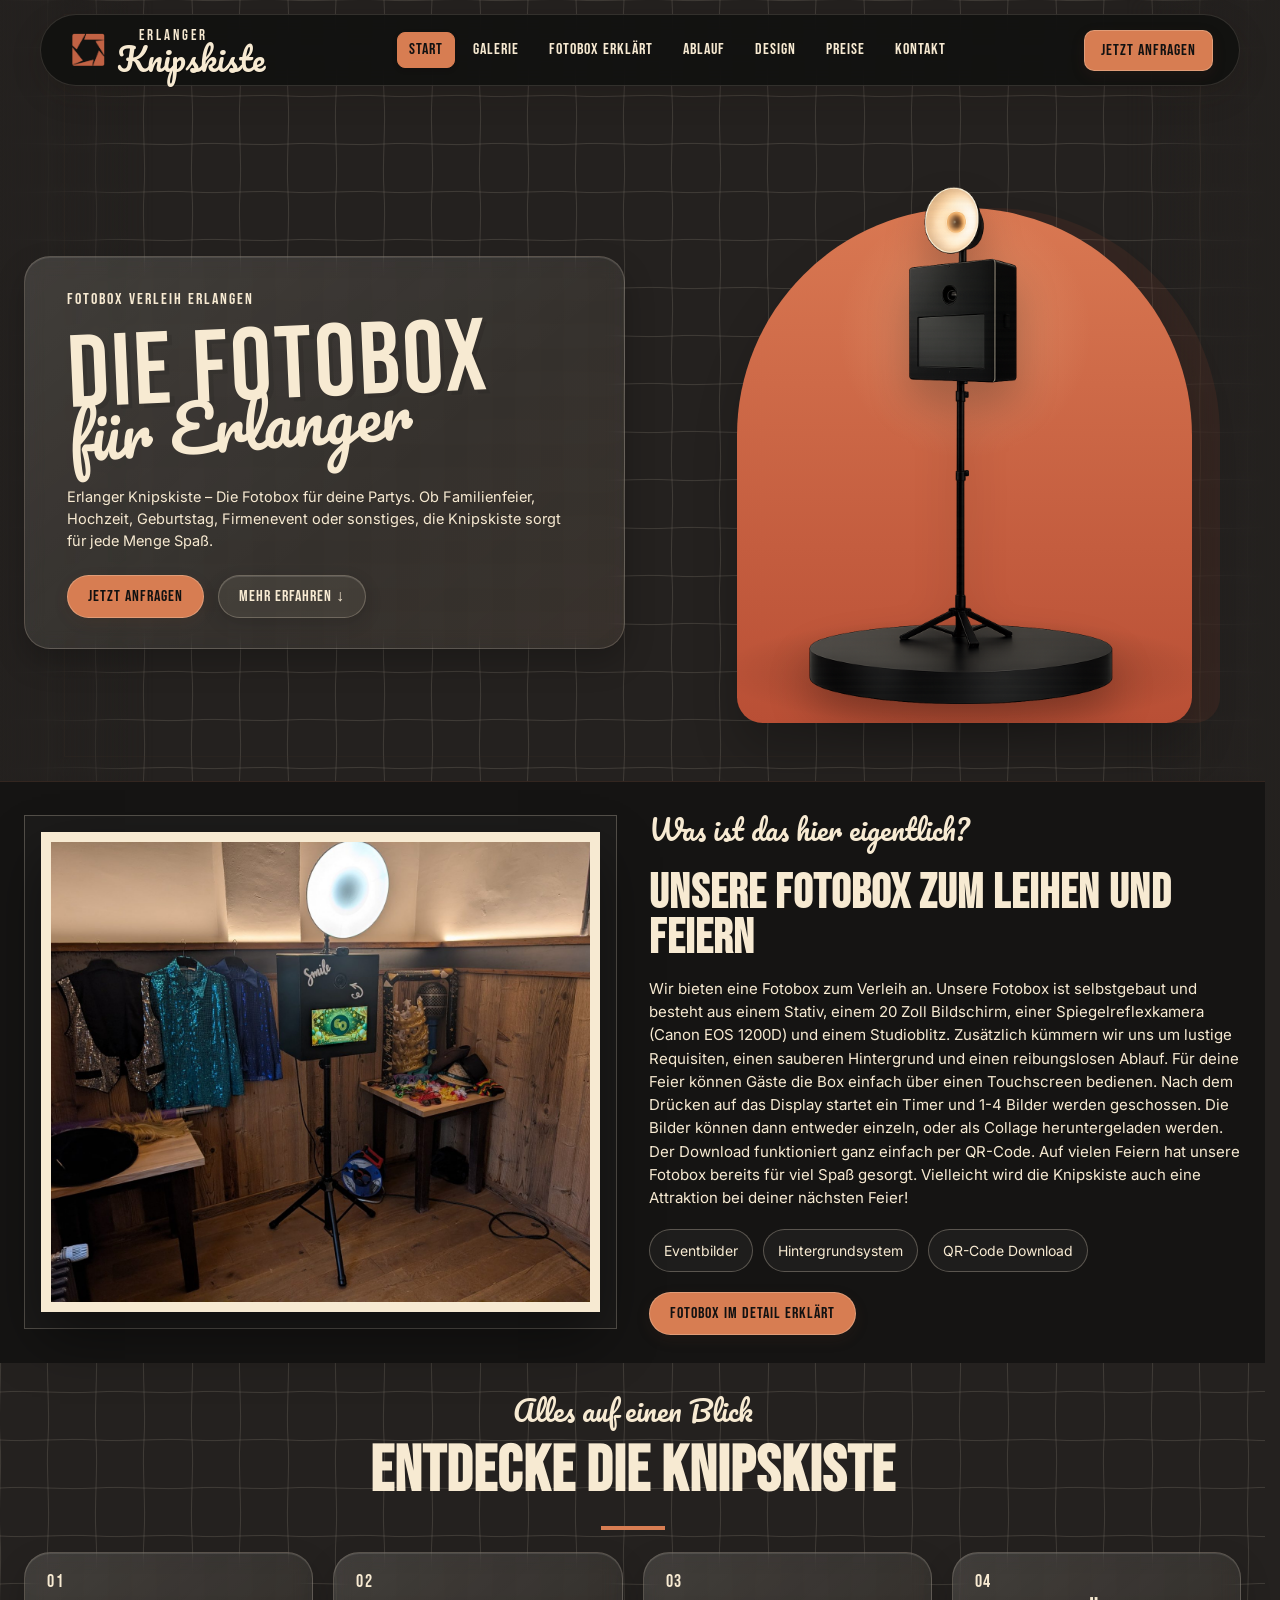
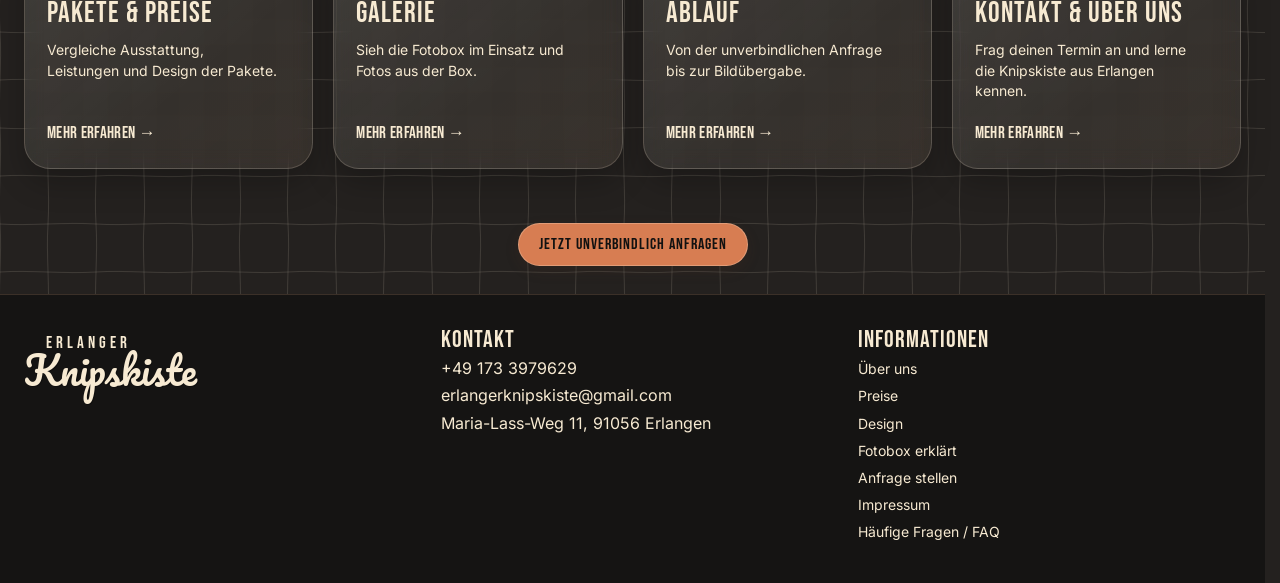
==== commit 40430eb7: "Add files via upload" ====
--- a/index.html
+++ b/index.html
@@ -1,26 +1,25 @@
 <!DOCTYPE html>
-
 <html lang="de">
 <head>
-<meta charset="utf-8"/>
-<meta content="width=device-width, initial-scale=1" name="viewport"/>
+<meta charset="utf-8">
+<meta content="width=device-width, initial-scale=1" name="viewport">
 <style id="font-loading-style">html.fonts-loading body{opacity:0}html.fonts-ready body{opacity:1;transition:opacity .14s ease}</style>
 <script>(function(){var d=document.documentElement;d.classList.add('fonts-loading');function done(){d.classList.remove('fonts-loading');d.classList.add('fonts-ready')}var t=setTimeout(done,1200);if(document.fonts&&document.fonts.ready){document.fonts.ready.then(function(){clearTimeout(t);done()}).catch(done)}else{window.addEventListener('load',done,{once:true})}})();</script>
 <title>Erlanger Knipskiste – Fotobox Verleih Erlangen</title>
-<meta content="Fotobox Verleih aus Erlangen für Hochzeiten, Geburtstage und Firmenevents – mit Aufbau, Requisiten, Hintergrundsystem und QR-Code-Download." name="description"/>
-<link href="assets/favicon-32x32.png?v=2" rel="icon" sizes="32x32" type="image/png"/>
-<link href="favicon.ico?v=2" rel="shortcut icon"/>
-<link href="assets/apple-touch-icon.png?v=2" rel="apple-touch-icon" sizes="180x180"/>
-<meta content="website" property="og:type"/>
-<meta content="de_DE" property="og:locale"/>
-<meta content="Erlanger Knipskiste" property="og:site_name"/>
-<meta content="Erlanger Knipskiste – Fotobox Verleih Erlangen" property="og:title"/>
-<meta content="Fotobox Verleih aus Erlangen für Hochzeiten, Geburtstage und Firmenevents – mit Aufbau, Requisiten, Hintergrundsystem und QR-Code-Download." property="og:description"/>
-<meta content="https://erlangerknipskiste.de/" property="og:url"/>
-<meta content="https://erlangerknipskiste.de/assets/photobox_setup_real.jpg" property="og:image"/>
-<meta content="Aufgebaute Erlanger Knipskiste Fotobox bei einer Veranstaltung" property="og:image:alt"/>
-<meta content="summary_large_image" name="twitter:card"/>
-<meta content="https://erlangerknipskiste.de/assets/photobox_setup_real.jpg" name="twitter:image"/>
+<meta content="Fotobox Verleih aus Erlangen für Hochzeiten, Geburtstage und Firmenevents – mit Aufbau, Requisiten, Hintergrundsystem und QR-Code-Download." name="description">
+<link href="assets/favicon-32x32.png?v=2" rel="icon" sizes="32x32" type="image/png">
+<link href="favicon.ico?v=2" rel="shortcut icon">
+<link href="assets/apple-touch-icon.png?v=2" rel="apple-touch-icon" sizes="180x180">
+<meta content="website" property="og:type">
+<meta content="de_DE" property="og:locale">
+<meta content="Erlanger Knipskiste" property="og:site_name">
+<meta content="Erlanger Knipskiste – Fotobox Verleih Erlangen" property="og:title">
+<meta content="Fotobox Verleih aus Erlangen für Hochzeiten, Geburtstage und Firmenevents – mit Aufbau, Requisiten, Hintergrundsystem und QR-Code-Download." property="og:description">
+<meta content="https://erlangerknipskiste.de/" property="og:url">
+<meta content="https://erlangerknipskiste.de/assets/photobox_setup_real.jpg" property="og:image">
+<meta content="Aufgebaute Erlanger Knipskiste Fotobox bei einer Veranstaltung" property="og:image:alt">
+<meta content="summary_large_image" name="twitter:card">
+<meta content="https://erlangerknipskiste.de/assets/photobox_setup_real.jpg" name="twitter:image">
 <script type="application/ld+json">
   {
     "@context": "https://schema.org",
@@ -41,11 +40,11 @@
     }
   }
   </script>
-<link href="https://fonts.googleapis.com" rel="preconnect"/>
-<link crossorigin="" href="https://fonts.gstatic.com" rel="preconnect"/>
-<link href="https://fonts.googleapis.com/css2?family=Bebas+Neue&amp;family=Inter:wght@400;500;600;700&amp;family=Pacifico&amp;display=swap" rel="stylesheet"/>
+
+
+
 <link href="style.css" rel="stylesheet">
-</link><link href="https://erlangerknipskiste.de/" rel="canonical"/>
+<link href="https://erlangerknipskiste.de/" rel="canonical">
 <style>
 .page-header,.subpage-hero,.hero-small,.hero{padding-top:170px!important;}
 main{padding-top:20px;}
@@ -55,127 +54,96 @@
 html{scroll-padding-top:100px;}
 }
 </style>
-</head>
-<body><header class="topbar">
+<link href="anpassungen.css" rel="stylesheet"></head>
+<body id="knipskiste" class="darkPreview"><header class="topbar">
 <a aria-label="Erlanger Knipskiste Startseite" class="brand" href="index.html">
-<img alt="" aria-hidden="true" class="brandMark" src="assets/knipskiste-logo-transparent.png"/>
+<img alt="" aria-hidden="true" class="brandMark" src="assets/knipskiste-logo-transparent.png">
 <span class="logo">
 <span>ERLANGER</span>
 <strong>Knipskiste</strong>
 </span>
 </a>
 <button aria-label="Menü öffnen" class="mobileMenuButton" type="button">☰</button>
-<nav><a aria-current="page" class="active" href="index.html">Start</a><a href="preise.html">Preise</a><a href="galerie.html">Galerie</a><a href="ablauf.html">Ablauf</a><a href="ueber-uns.html">Über uns</a></nav>
-<a class="navbtn" data-highlight-anfrage="true" href="ablauf.html#anfrage">Jetzt anfragen</a>
+<nav><a href="index.html" class="active" aria-current="page">Start</a><a href="galerie.html">Galerie</a><a href="funktionierts.html">Fotobox erklärt</a><a href="ablauf.html">Ablauf</a><a href="design.html">Design</a><a href="preise.html">Preise</a><a href="kontakt.html">Kontakt</a></nav><a class="navbtn" data-highlight-anfrage="true" href="kontakt.html#anfrage">Jetzt anfragen</a>
 </header><main id="start"><section class="hero heroRedesign paper">
-<div class="heroText heroCard">
+<div class="heroText heroCard frostedSurface">
 <p class="eyebrow">Fotobox Verleih Erlangen</p>
 <h1><span>DIE FOTOBOX</span><em>für Erlanger</em></h1>
 <p class="lead">Erlanger Knipskiste – Die Fotobox für deine Partys. Ob Familienfeier, Hochzeit, Geburtstag, Firmenevent oder sonstiges, die Knipskiste sorgt für jede Menge Spaß.</p>
 <div class="actions">
-<a class="btn primary" data-highlight-anfrage="true" href="ablauf.html#anfrage">Jetzt anfragen</a>
-<a class="btn ghost" href="ablauf.html">Mehr erfahren ↓</a>
+<a class="btn primary" data-highlight-anfrage="true" href="kontakt.html#anfrage">Jetzt anfragen</a>
+<a class="btn ghost" href="#fotobox-ueberblick">Mehr erfahren ↓</a>
 </div>
 </div>
 <div class="heroShowcase">
 <div class="showcaseArch"></div>
 <div class="showcaseGlow"></div>
 <div class="showcaseCard">
-<img alt="Erlanger Knipskiste Fotobox" class="heroBoothClean" src="assets/hero_redesign_fotobox.png"/>
+<img alt="Erlanger Knipskiste Fotobox" class="heroBoothClean" src="assets/hero_redesign_fotobox.png">
 </div>
 </div>
-</section><section class="photoFeature dark reveal">
+</section><section class="photoFeature dark reveal" id="fotobox-ueberblick">
 <div class="featureImageWrap">
 <img alt="Echte Erlanger Knipskiste Fotobox mit Requisiten, Blitz und Hintergrundsystem" class="featureImage" src="assets/fotobox_setup.jpg">
-</img></div>
+</div>
 <div class="featureCopy">
 <p class="script">Was ist das hier eigentlich?</p>
 <h2>Unsere Fotobox zum leihen und Feiern</h2>
 <p>Wir bieten eine Fotobox zum Verleih an. Unsere Fotobox ist selbstgebaut und besteht aus einem Stativ, einem 20 Zoll Bildschirm, einer Spiegelreflexkamera (Canon EOS 1200D) und einem Studioblitz. Zusätzlich kümmern wir uns um lustige Requisiten, einen sauberen Hintergrund und einen reibungslosen Ablauf. Für deine Feier können Gäste die Box einfach über einen Touchscreen bedienen. Nach dem Drücken auf das Display startet ein Timer und 1-4 Bilder werden geschossen. Die Bilder können dann entweder einzeln, oder als Collage heruntergeladen werden. Der Download funktioniert ganz einfach per QR-Code. Auf vielen Feiern hat unsere Fotobox bereits für viel Spaß gesorgt. Vielleicht wird die Knipskiste auch eine Attraktion bei deiner nächsten Feier!</p>
 <div class="placeholderList">
-<span class="inlineImageTag" data-large="assets/gallery_group.jpg">Eventbilder</span>
-<span class="inlineImageTag" data-large="assets/design_hockey.jpg">Designbeispiel Hockey</span>
-<span class="inlineImageTag" data-large="assets/design_xmas.jpg">Designbeispiel Weihnachten</span>
-<span class="inlineImageTag" data-large="assets/requisiten.jpg">Requisiten-Bild</span>
-<span>Canon EOS 1200D</span>
-<span>Studioblitz</span>
-<span>Hintergrundsystem</span>
-<span>QR-Code Download</span>
-</div>
-</div>
+<a href="galerie.html">Eventbilder</a><a href="galerie.html#hintergrundsystem">Hintergrundsystem</a><a href="funktionierts.html#qr-download">QR-Code Download</a></div>
+<a class="btn primary" href="funktionierts.html">Fotobox im Detail erklärt</a></div>
 </section>
 <section aria-labelledby="entdecken-title" class="pageTeasers paper reveal unifiedPaper">
 <div class="sectionHead center"><p class="script">Alles auf einen Blick</p><h2 id="entdecken-title">Entdecke die Knipskiste</h2></div>
 <div class="teaserGrid">
-<a class="teaserCard" href="preise.html">
-  <span class="teaserNumber">01</span>
-  <svg class="teaserIcon" aria-hidden="true" viewBox="0 0 64 64"><rect x="11" y="15" width="42" height="38" rx="5"/><path d="M20 10v10M44 10v10M11 26h42"/><path d="M20 34h5M30 34h5M40 34h5M20 43h5M30 43h5M40 43h5"/></svg>
-  <h3>Pakete &amp; Preise</h3>
-  <i aria-hidden="true"></i>
-  <p>Vergleiche Standard, Custom Design und das geplante Druckpaket.</p>
-  <b class="srOnly">Zu den Preisen</b>
+<a class="teaserCard frostedSurface" href="preise.html">
+<span class="teaserNumber">01</span>
+<svg aria-hidden="true" class="teaserIcon" viewbox="0 0 64 64"><rect height="38" rx="5" width="42" x="11" y="15"></rect><path d="M20 10v10M44 10v10M11 26h42"></path><path d="M20 34h5M30 34h5M40 34h5M20 43h5M30 43h5M40 43h5"></path></svg>
+<h3>Pakete &amp; Preise</h3>
+<i aria-hidden="true"></i>
+<p>Vergleiche Ausstattung, Leistungen und Design der Pakete.</p>
+<b class="teaserReadMore">Mehr erfahren →</b>
 </a>
-<a class="teaserCard" href="galerie.html">
-  <span class="teaserNumber">02</span>
-  <svg class="teaserIcon" aria-hidden="true" viewBox="0 0 64 64"><path d="M12 14h40a6 6 0 0 1 6 6v24a6 6 0 0 1-6 6H34l-11 9v-9H12a6 6 0 0 1-6-6V20a6 6 0 0 1 6-6Z"/><circle cx="23" cy="32" r="2"/><circle cx="32" cy="32" r="2"/><circle cx="41" cy="32" r="2"/></svg>
-  <h3>Galerie &amp; Designs</h3>
-  <i aria-hidden="true"></i>
-  <p>Sieh die Fotobox im Einsatz und entdecke individuelle Overlays.</p>
-  <b class="srOnly">Bilder ansehen</b>
+<a class="teaserCard frostedSurface" href="galerie.html">
+<span class="teaserNumber">02</span>
+<svg aria-hidden="true" class="teaserIcon" viewbox="0 0 64 64"><path d="M12 14h40a6 6 0 0 1 6 6v24a6 6 0 0 1-6 6H34l-11 9v-9H12a6 6 0 0 1-6-6V20a6 6 0 0 1 6-6Z"></path><circle cx="23" cy="32" r="2"></circle><circle cx="32" cy="32" r="2"></circle><circle cx="41" cy="32" r="2"></circle></svg>
+<h3>Galerie</h3>
+<i aria-hidden="true"></i>
+<p>Sieh die Fotobox im Einsatz und Fotos aus der Box.</p>
+<b class="teaserReadMore">Mehr erfahren →</b>
 </a>
-<a class="teaserCard" href="ablauf.html">
-  <span class="teaserNumber">03</span>
-  <svg class="teaserIcon" aria-hidden="true" viewBox="0 0 64 64"><rect x="23" y="13" width="22" height="31" rx="5"/><circle cx="34" cy="28" r="5"/><path d="M34 44v14M25 58l9-14 9 14M45 12l6-6M50 19h8M19 19h-8"/></svg>
-  <h3>Ablauf &amp; Anfrage</h3>
-  <i aria-hidden="true"></i>
-  <p>Von der ersten Nachricht bis zum Abbau – unkompliziert erklärt.</p>
-  <b class="srOnly">Termin anfragen</b>
+<a class="teaserCard frostedSurface" href="ablauf.html">
+<span class="teaserNumber">03</span>
+<svg aria-hidden="true" class="teaserIcon" viewbox="0 0 64 64"><rect height="31" rx="5" width="22" x="23" y="13"></rect><circle cx="34" cy="28" r="5"></circle><path d="M34 44v14M25 58l9-14 9 14M45 12l6-6M50 19h8M19 19h-8"></path></svg>
+<h3>Ablauf</h3>
+<i aria-hidden="true"></i>
+<p>Von der unverbindlichen Anfrage bis zur Bildübergabe.</p>
+<b class="teaserReadMore">Mehr erfahren →</b>
 </a>
-<a class="teaserCard" href="ueber-uns.html">
-  <span class="teaserNumber">04</span>
-  <svg class="teaserIcon" aria-hidden="true" viewBox="0 0 64 64"><path d="m17 15 29-6 6 31-29 6z"/><path d="m12 22 28-5 6 31-28 6z"/><path d="M23 31c3-6 12-6 15 0 3 6-7 12-7 12s-11-6-8-12Z"/></svg>
-  <h3>Über uns &amp; FAQ</h3>
-  <i aria-hidden="true"></i>
-  <p>Lerne das Projekt aus Erlangen kennen und finde schnelle Antworten.</p>
-  <b class="srOnly">Mehr erfahren</b>
+<a class="teaserCard frostedSurface" href="kontakt.html">
+<span class="teaserNumber">04</span>
+<svg aria-hidden="true" class="teaserIcon" viewbox="0 0 64 64"><path d="m17 15 29-6 6 31-29 6z"></path><path d="m12 22 28-5 6 31-28 6z"></path><path d="M23 31c3-6 12-6 15 0 3 6-7 12-7 12s-11-6-8-12Z"></path></svg>
+<h3>Kontakt &amp; Über uns</h3>
+<i aria-hidden="true"></i>
+<p>Frag deinen Termin an und lerne die Knipskiste aus Erlangen kennen.</p>
+<b class="teaserReadMore">Mehr erfahren →</b>
 </a>
 </div>
 </section>
-<section class="pageCta paper reveal compactCta"><a class="btn primary" href="ablauf.html#anfrage">Jetzt unverbindlich anfragen</a></section>
+<section class="pageCta paper reveal compactCta"><a class="btn primary" href="kontakt.html#anfrage">Jetzt unverbindlich anfragen</a></section>
 </main><footer class="footer dark" id="kontakt">
 <a class="logo" href="index.html">
 <span>ERLANGER</span>
 <strong>Knipskiste</strong>
 </a>
-<p><b>Kontakt</b><br/>+49 173 3979629<br/>erlangerknipskiste@gmail.com<br/>Maria-Lass-Weg 11, 91056 Erlangen</p>
-<p class="footerLinks"><b>Informationen</b><br/>
-<a href="ueber-uns.html#ueber-uns">Über uns</a><br/>
-<a href="preise.html">Preise</a><br/><a href="ablauf.html#anfrage">Anfrage stellen</a><br/><button class="footerTextButton" data-open-impressum="" type="button">Impressum</button>
-</p>
-</footer><div aria-hidden="true" aria-labelledby="impressumTitle" aria-modal="true" class="legalModal" id="impressumModal" role="dialog">
-<div class="legalModalPanel" role="document">
-<button aria-label="Impressum schließen" class="legalModalClose" type="button">×</button>
-<h2 id="impressumTitle">Impressum</h2>
-<p><strong>Angaben gemäß § 5 DDG</strong></p>
-<p>
-        Erlanger Knipskiste<br/>
-        Inhaber: Felix <strong>[Nachname ergänzen]</strong><br/>
-        Maria-Lass-Weg 11<br/>
-        91056 Erlangen<br/>
-        Deutschland
-      </p>
-<p>
-<strong>Kontakt</strong><br/>
-        Telefon: +49 173 3979629<br/>
-        E-Mail: <a href="mailto:erlangerknipskiste@gmail.com">erlangerknipskiste@gmail.com</a>
-</p>
-<p><strong>Verbraucherstreitbeilegung</strong><br/>
-        Wir sind nicht bereit oder verpflichtet, an Streitbeilegungsverfahren vor einer Verbraucherschlichtungsstelle teilzunehmen.
-      </p>
-<p class="legalNotice"><strong>Wichtig:</strong> Bitte vor der Veröffentlichung den vollständigen Vor- und Nachnamen des Inhabers ergänzen. Ein abgekürzter Nachname genügt für ein gewerbliches Impressum grundsätzlich nicht.</p>
-</div>
-</div><div aria-hidden="true" class="lightbox" id="lightbox">
+<p><b>Kontakt</b><br>+49 173 3979629<br>erlangerknipskiste@gmail.com<br>Maria-Lass-Weg 11, 91056 Erlangen</p>
+<p class="footerLinks"><b>Informationen</b><br>
+<a href="kontakt.html#ueber-uns">Über uns</a><br>
+<a href="preise.html">Preise</a><br><a href="design.html">Design</a><br><a href="funktionierts.html">Fotobox erklärt</a><br><a href="kontakt.html#anfrage">Anfrage stellen</a><br><a href="impressum.html">Impressum</a>
+<span><br><a href="ablauf.html#faq">Häufige Fragen / FAQ</a></span></p>
+</footer><div aria-hidden="true" class="lightbox" id="lightbox">
 <button aria-label="Schließen" class="lightboxClose" type="button">×</button>
-<figure class="lightboxFigure"><img alt="Großansicht Galerie" id="lightboxImage"/><figcaption id="lightboxCaption"></figcaption></figure>
+<figure class="lightboxFigure"><img alt="Großansicht Galerie" id="lightboxImage"><figcaption id="lightboxCaption"></figcaption></figure>
 </div><script src="script.js"></script></body>
-</html>
+</html>
--- a/style.css
+++ b/style.css
@@ -1,6 +1,6 @@
 :root{--black:#101112;--paper:#ead9bd;--paper2:#f1e4cc;--cream:#f7ead2;--rust:#c65f3e;--rust-dark:#9e462d;--line:#433229;--muted:#5a4a40}
 *{box-sizing:border-box}html{scroll-behavior:smooth}body{margin:0;color:#151515;background:var(--black);font-family:Inter,system-ui,sans-serif}body::before{content:"";position:fixed;inset:0;pointer-events:none;opacity:.08;background-image:radial-gradient(#000 1px,transparent 1px);background-size:5px 5px}img{max-width:100%;display:block}a,button,input,select,textarea{font:inherit}
-.paper{background:linear-gradient(90deg,rgba(255,255,255,.20),rgba(0,0,0,.04)),radial-gradient(rgba(120,65,30,.14) 1px,transparent 1px),linear-gradient(0deg,rgba(255,255,255,.06),rgba(255,255,255,.06));background-color:var(--paper);background-size:auto,10px 10px,auto}.dark{background:linear-gradient(90deg,#111214,#0e0f10 45%,#121315);color:var(--cream)}
+.paper{background:linear-gradient(90deg,rgba(255,255,255,.20),rgba(0,0,0,.04)),linear-gradient(transparent,transparent),linear-gradient(0deg,rgba(255,255,255,.06),rgba(255,255,255,.06));background-color:var(--paper);background-size:auto,10px 10px,auto}.dark{background:linear-gradient(90deg,#111214,#0e0f10 45%,#121315);color:var(--cream)}
 .topbar{height:82px;position:sticky;top:0;z-index:40;display:flex;align-items:center;gap:38px;padding:0 6vw;background:#0d0f10;border-bottom:1px solid #2b211d}.logo{min-width:185px;color:var(--cream);text-decoration:none;line-height:.82;display:inline-block;position:relative;transform:none}.logo span{display:block;font:18px "Bebas Neue",sans-serif;letter-spacing:4px}.logo strong{font:40px Pacifico,cursive;font-weight:400;letter-spacing:0;text-transform:none}.logo i{color:var(--rust);position:absolute;right:-8px;top:9px;font-style:normal;font-size:24px}
 nav{display:flex;gap:30px;flex:1;justify-content:center}nav a,.navbtn,.btn,.priceCard a,button,.priceCard h3,.timeline h3,.servicePanel h3,.faqGrid summary,.inquiryPanel h2,.faqWide h2,.photoFeature h2,.gallery h2,.pricing h2,.sectionHead h2{font-family:"Bebas Neue",sans-serif;letter-spacing:1px;text-transform:uppercase}nav a{color:var(--cream);text-decoration:none;font-size:18px}.navbtn,.btn{padding:15px 28px;text-decoration:none;border:2px solid var(--rust);color:#111;background:var(--rust);font-size:18px;box-shadow:8px 8px 0 rgba(0,0,0,.2);transition:.18s ease}.navbtn:hover,.btn.primary:hover,.priceCard a:hover{background:var(--rust-dark);transform:translate(-2px,-2px);box-shadow:12px 12px 0 rgba(0,0,0,.22)}.btn.ghost{background:rgba(255,246,228,.2);border-color:#111;color:#111}
 
@@ -2016,7 +2016,7 @@
 .customDesignSection{
   background:
     linear-gradient(90deg,rgba(255,255,255,.20),rgba(0,0,0,.04)),
-    radial-gradient(rgba(120,65,30,.14) 1px,transparent 1px),
+    linear-gradient(transparent,transparent),
     linear-gradient(0deg,rgba(255,255,255,.06),rgba(255,255,255,.06)) !important;
   background-color:var(--paper) !important;
   background-size:auto,10px 10px,auto !important;
@@ -2128,7 +2128,7 @@
 .faqWide{
   background:
     linear-gradient(90deg,rgba(255,255,255,.20),rgba(0,0,0,.04)),
-    radial-gradient(rgba(120,65,30,.12) 1px,transparent 1px),
+    linear-gradient(transparent,transparent),
     linear-gradient(0deg,rgba(255,255,255,.06),rgba(255,255,255,.06)) !important;
   background-color:var(--paper) !important;
   color:#151515 !important;
@@ -2269,7 +2269,7 @@
   inset:0;
   pointer-events:none;
   background-image:
-    radial-gradient(rgba(66,48,39,.10) 1px, transparent 1px);
+    linear-gradient(transparent,transparent);
   background-size:10px 10px;
   opacity:.65;
 }
@@ -2303,7 +2303,7 @@
 #custom-design{
   background:
     linear-gradient(90deg,rgba(255,255,255,.20),rgba(0,0,0,.04)),
-    radial-gradient(rgba(120,65,30,.14) 1px,transparent 1px),
+    linear-gradient(transparent,transparent),
     linear-gradient(0deg,rgba(255,255,255,.06),rgba(255,255,255,.06)) !important;
   background-color:var(--paper) !important;
   background-size:auto,10px 10px,auto !important;
@@ -2361,7 +2361,7 @@
   background-color:var(--paper) !important;
   background-image:
     linear-gradient(90deg,rgba(255,255,255,.20),rgba(0,0,0,.04)),
-    radial-gradient(rgba(120,65,30,.14) 1px,transparent 1px),
+    linear-gradient(transparent,transparent),
     linear-gradient(0deg,rgba(255,255,255,.06),rgba(255,255,255,.06)) !important;
   background-size:auto,10px 10px,auto !important;
   background-position:0 0,0 0,0 0 !important;
@@ -2598,7 +2598,7 @@
 /* v23 finale Anpassungen */
 main{padding-top:0!important}
 body{
-  background:linear-gradient(90deg,rgba(255,255,255,.20),rgba(0,0,0,.04)),radial-gradient(rgba(120,65,30,.14) 1px,transparent 1px),linear-gradient(0deg,rgba(255,255,255,.06),rgba(255,255,255,.06))!important;
+  background:linear-gradient(90deg,rgba(255,255,255,.20),rgba(0,0,0,.04)),linear-gradient(transparent,transparent),linear-gradient(0deg,rgba(255,255,255,.06),rgba(255,255,255,.06))!important;
   background-color:var(--paper)!important;
   background-size:auto,10px 10px,auto!important;
   background-position:0 0,0 0,0 0!important;
@@ -3765,7 +3765,7 @@
   border-bottom:1px solid rgba(67,50,41,.18);
   background:
     linear-gradient(90deg,rgba(255,255,255,.18),rgba(0,0,0,.035)),
-    radial-gradient(rgba(120,65,30,.14) 1px,transparent 1px),
+    linear-gradient(transparent,transparent),
     radial-gradient(circle at 50% 0,rgba(198,95,62,.15),transparent 42%),
     var(--paper) !important;
   background-size:auto,10px 10px,auto,auto !important;
@@ -3948,7 +3948,7 @@
   justify-content:center;
   text-align:center;
   background:
-    radial-gradient(rgba(120,65,30,.14) 1px,transparent 1px),
+    linear-gradient(transparent,transparent),
     var(--paper) !important;
   background-size:10px 10px,auto !important;
   color:var(--ink) !important;
@@ -3969,7 +3969,7 @@
   border-top:6px solid var(--rust) !important;
   border-radius:0 !important;
   background:
-    radial-gradient(rgba(120,65,30,.10) 1px,transparent 1px),
+    linear-gradient(transparent,transparent),
     linear-gradient(145deg,#fffaf1 0%,#f2e4cf 100%) !important;
   background-size:12px 12px,auto !important;
   box-shadow:7px 7px 0 var(--ink) !important;
@@ -4053,7 +4053,7 @@
   border-top:3px solid #171717 !important;
   border-radius:0 !important;
   background:
-    radial-gradient(rgba(120,65,30,.10) 1px,transparent 1px),
+    linear-gradient(transparent,transparent),
     rgba(255,250,241,.56) !important;
   background-size:12px 12px,auto !important;
   box-shadow:8px 8px 0 rgba(23,23,23,.18) !important;
@@ -4245,3 +4245,437 @@
   .pageTeasers .teaserGrid{margin-top:34px !important;}
   .pageTeasers .teaserCard{min-height:190px !important;padding:22px 20px 50px !important;}
 }
+
+
+/* Vorlagen-Seite */
+.formHoneypot{position:absolute!important;left:-9999px!important;width:1px!important;height:1px!important;opacity:0!important}
+.templatesHero{padding-bottom:58px!important}
+.templatesSection{padding:58px 6vw 30px}
+.templatesIntro{max-width:850px;margin:0 auto 38px;text-align:center}
+.templatesIntro h2{font:clamp(38px,5vw,68px) "Bebas Neue",sans-serif;letter-spacing:1px;text-transform:uppercase;margin:5px 0 14px;color:#211814}
+.templatesIntro p{font-size:18px;line-height:1.7}
+.templateList{display:grid;gap:34px;max-width:1380px;margin:0 auto}
+.templateCard{background:rgba(255,247,232,.78);border:3px solid #1b1714;box-shadow:10px 10px 0 rgba(197,99,67,.38);padding:28px}
+.templateCardHead{display:grid;grid-template-columns:100px 1fr;gap:24px;align-items:start;margin-bottom:24px}
+.templateCardHead>span{font:30px "Bebas Neue",sans-serif;letter-spacing:2px;color:#fff;background:var(--rust);padding:14px 12px;text-align:center;border:2px solid #1b1714}
+.templateCard h3{font:46px "Bebas Neue",sans-serif;letter-spacing:1px;text-transform:uppercase;margin:0;color:#211814}
+.templateCardHead p{margin:4px 0 0;font-size:17px;line-height:1.55;max-width:760px}
+.templatePreviewGrid{display:grid;grid-template-columns:repeat(3,1fr);gap:18px}
+.templatePreview{padding:0;background:#efe2ca;border:2px solid #1b1714;cursor:zoom-in;text-align:left;box-shadow:5px 5px 0 rgba(0,0,0,.12);transition:transform .18s ease,box-shadow .18s ease}
+.templatePreview:hover{transform:translate(-2px,-2px);box-shadow:8px 8px 0 rgba(197,99,67,.34)}
+.templatePreview img{display:block;width:100%;aspect-ratio:3/2;object-fit:cover;border-bottom:2px solid #1b1714}
+.templatePreview span{display:block;padding:11px 13px;font:22px "Bebas Neue",sans-serif;letter-spacing:1px;color:#211814;text-transform:uppercase}
+.templateChoose{display:inline-block;margin-top:22px;color:#211814;font:22px "Bebas Neue",sans-serif;letter-spacing:1px;text-transform:uppercase;text-decoration:none;border-bottom:3px solid var(--rust)}
+.templateCta{text-align:center;padding:36px 20px 78px}
+@media(max-width:920px){.templatePreviewGrid{grid-template-columns:1fr}.templateCardHead{grid-template-columns:76px 1fr}.templateCard h3{font-size:38px}.templateCard{padding:20px}}
+@media(max-width:560px){.templateCardHead{grid-template-columns:1fr}.templateCardHead>span{width:max-content}.templatesSection{padding-left:18px;padding-right:18px}.templateCard{padding:15px;box-shadow:6px 6px 0 rgba(197,99,67,.38)}}
+
+
+/* v5.6 – Vorlagen kompakter und im Stil der Preispakete */
+.templatesHero{padding-bottom:38px!important}
+.templatesSection{padding:38px 7vw 26px!important}
+.templatesIntro{max-width:980px;margin:0 auto 26px;text-align:center!important}
+.templatesIntro .eyebrow{margin-bottom:4px!important}
+.templatesIntro h2{
+  font-size:clamp(34px,4.2vw,52px)!important;
+  line-height:.98!important;
+  margin:4px 0 0!important;
+  letter-spacing:1px!important;
+}
+.templateList{
+  display:grid!important;
+  grid-template-columns:repeat(2,minmax(0,1fr))!important;
+  gap:26px!important;
+  max-width:1380px!important;
+}
+.templateCard{
+  background:rgba(255,246,228,.25)!important;
+  border:1.5px solid var(--line)!important;
+  box-shadow:10px 10px 0 rgba(198,95,62,.12)!important;
+  padding:22px 24px 24px!important;
+  transition:transform .2s ease,box-shadow .2s ease!important;
+}
+.templateCard:hover{
+  transform:translateY(-4px)!important;
+  box-shadow:13px 13px 0 rgba(198,95,62,.18)!important;
+}
+.templateCardHead{
+  display:block!important;
+  margin-bottom:18px!important;
+}
+.templateCardHead>span{
+  display:inline-block!important;
+  background:transparent!important;
+  border:0!important;
+  padding:0!important;
+  margin:0 0 4px!important;
+  color:var(--rust)!important;
+  font:20px "Bebas Neue",sans-serif!important;
+  letter-spacing:1.5px!important;
+  text-align:left!important;
+}
+.templateCard h3{
+  font-size:34px!important;
+  line-height:1!important;
+  margin:0 0 6px!important;
+}
+.templateCardHead p{
+  font-size:15px!important;
+  line-height:1.5!important;
+  margin:0!important;
+  max-width:none!important;
+}
+.templatePreviewGrid{gap:12px!important}
+.templatePreview{
+  border:1.5px solid var(--line)!important;
+  box-shadow:none!important;
+  background:rgba(255,250,241,.65)!important;
+}
+.templatePreview:hover{
+  transform:translateY(-2px)!important;
+  box-shadow:5px 5px 0 rgba(198,95,62,.13)!important;
+}
+.templatePreview img{border-bottom:1.5px solid var(--line)!important}
+.templatePreview span{
+  padding:9px 10px!important;
+  font-size:17px!important;
+  letter-spacing:.7px!important;
+}
+.templateChoose{
+  margin-top:16px!important;
+  font-size:18px!important;
+  border-bottom:2px solid var(--rust)!important;
+}
+.templateCta{padding:28px 20px 62px!important}
+@media(max-width:1050px){
+  .templateList{grid-template-columns:1fr!important}
+}
+@media(max-width:700px){
+  .templatesSection{padding:30px 20px 22px!important}
+  .templateCard{padding:18px!important}
+  .templatePreviewGrid{grid-template-columns:1fr!important}
+  .templateCard h3{font-size:30px!important}
+}
+
+
+/* v5.7 – konsistente Kartenrahmen wie bei den Preispaketen */
+.pageTeasers .teaserCard,
+.templateCard {
+  border: 1.5px solid var(--line) !important;
+  border-color: var(--line) !important;
+}
+
+/* Vorlagen ohne doppelte Zwischenüberschrift */
+.templatesSection { padding-top: 34px !important; }
+
+/* Lightbox vollständig im sichtbaren Bereich unterhalb der Navigation */
+.lightbox {
+  box-sizing: border-box !important;
+  align-items: center !important;
+  justify-content: center !important;
+  padding: 100px 22px 20px !important;
+  overflow: auto !important;
+}
+.lightboxFigure {
+  width: min(1100px, 94vw) !important;
+  max-width: 100% !important;
+  max-height: calc(100dvh - 120px) !important;
+  display: flex !important;
+  flex-direction: column !important;
+  align-items: center !important;
+  justify-content: center !important;
+}
+.lightboxFigure img {
+  width: auto !important;
+  max-width: 100% !important;
+  height: auto !important;
+  max-height: calc(100dvh - 170px) !important;
+  object-fit: contain !important;
+}
+.lightboxFigure figcaption { flex: 0 0 auto; }
+.lightboxClose {
+  position: fixed !important;
+  top: 94px !important;
+  right: 18px !important;
+  z-index: 2 !important;
+}
+@media (max-width: 700px) {
+  .lightbox { padding: 94px 12px 14px !important; }
+  .lightboxFigure { max-height: calc(100dvh - 108px) !important; }
+  .lightboxFigure img {
+    border-width: 7px !important;
+    max-height: calc(100dvh - 158px) !important;
+  }
+  .lightboxClose {
+    top: 88px !important;
+    right: 10px !important;
+    width: 44px !important;
+    height: 44px !important;
+  }
+}
+
+/* Eigenständige Impressumsseite */
+.legalPageHero { padding-bottom: 28px !important; }
+.legalPageSection { padding: 24px 7vw 72px; }
+.legalPageCard {
+  max-width: 900px;
+  margin: 0 auto;
+  padding: 30px 34px;
+  border: 1.5px solid var(--line);
+  background: rgba(255,246,228,.25);
+  box-shadow: 10px 10px 0 rgba(198,95,62,.12);
+}
+.legalPageCard h2 { margin-top: 0; font: 44px "Bebas Neue",sans-serif; letter-spacing: 1px; text-transform: uppercase; }
+.legalPageCard p { line-height: 1.65; }
+.legalPageCard a { color: inherit; }
+@media (max-width: 700px) {
+  .legalPageSection { padding: 18px 18px 52px; }
+  .legalPageCard { padding: 22px 20px; box-shadow: 7px 7px 0 rgba(198,95,62,.12); }
+}
+
+/* v5.8 – Karten exakt an die Preispakete angleichen */
+.pageTeasers .teaserCard,
+.templateCard {
+  border: 1.5px solid var(--line) !important;
+  background: rgba(255,246,228,.25) !important;
+  box-shadow: 10px 10px 0 rgba(198,95,62,.12) !important;
+  border-radius: 0 !important;
+  color: #151515 !important;
+  transition: transform .2s ease, box-shadow .2s ease !important;
+}
+.pageTeasers .teaserCard:hover,
+.templateCard:hover {
+  transform: translateY(-4px) !important;
+  box-shadow: 13px 13px 0 rgba(198,95,62,.18) !important;
+}
+
+/* Typografie der Karten auf das Maß der Preisboxen bringen */
+.pageTeasers .teaserCard h3,
+.templateCard h3 {
+  font-family: "Bebas Neue", sans-serif !important;
+  font-size: 29px !important;
+  line-height: 1 !important;
+  letter-spacing: 1px !important;
+  text-transform: uppercase !important;
+}
+.pageTeasers .teaserCard p,
+.templateCardHead p {
+  font-size: 14px !important;
+  line-height: 1.48 !important;
+}
+.pageTeasers .teaserCard .teaserNumber,
+.templateCardHead > span {
+  color: var(--rust) !important;
+  background: transparent !important;
+  border: 0 !important;
+  padding: 0 !important;
+  box-shadow: none !important;
+  font-family: "Bebas Neue", sans-serif !important;
+  font-size: 24px !important;
+  line-height: 1 !important;
+  letter-spacing: 1px !important;
+}
+
+/* Die kleinen Vorschaukarten ebenfalls in derselben hellen Kartenfarbe */
+.templatePreview {
+  border: 1.5px solid var(--line) !important;
+  background: rgba(255,246,228,.25) !important;
+  border-radius: 0 !important;
+}
+.templatePreview img {
+  border-bottom: 1.5px solid var(--line) !important;
+}
+
+/* Papierstruktur zwischen Infokarten und Anfragebutton ohne Farbsprung fortführen */
+.pageTeasers.unifiedPaper,
+.pageCta.compactCta {
+  background-color: var(--paper) !important;
+  background-image:
+    linear-gradient(90deg,rgba(255,255,255,.20),rgba(0,0,0,.04)),
+    linear-gradient(transparent,transparent),
+    linear-gradient(0deg,rgba(255,255,255,.06),rgba(255,255,255,.06)) !important;
+  background-size: auto,10px 10px,auto !important;
+  background-attachment: fixed,fixed,fixed !important;
+}
+.pageTeasers.unifiedPaper { padding-bottom: 34px !important; }
+.pageCta.compactCta {
+  margin-top: 0 !important;
+  padding-top: 16px !important;
+  border-top: 0 !important;
+}
+
+/* v5.9 – echtes Redesign: Start- und Vorlagenkarten im Stil der Preisboxen */
+.pageTeasers .teaserGrid {
+  gap: 20px !important;
+  align-items: stretch !important;
+}
+.pageTeasers .teaserCard {
+  min-height: 0 !important;
+  padding: 20px 22px !important;
+  border: 1.5px solid var(--line) !important;
+  background: rgba(255,246,228,.25) !important;
+  box-shadow: 10px 10px 0 rgba(198,95,62,.12) !important;
+  display: flex !important;
+  flex-direction: column !important;
+  align-items: stretch !important;
+  text-align: left !important;
+  border-radius: 0 !important;
+}
+.pageTeasers .teaserCard:hover {
+  transform: translateY(-4px) !important;
+  box-shadow: 13px 13px 0 rgba(198,95,62,.18) !important;
+}
+.pageTeasers .teaserCard .teaserIcon,
+.pageTeasers .teaserCard > i {
+  display: none !important;
+}
+.pageTeasers .teaserCard .teaserNumber {
+  display: block !important;
+  margin: 0 0 8px !important;
+  padding: 0 !important;
+  color: var(--rust) !important;
+  background: none !important;
+  border: 0 !important;
+  font: 18px/1 "Bebas Neue",sans-serif !important;
+  letter-spacing: 1.5px !important;
+}
+.pageTeasers .teaserCard h3 {
+  margin: 0 0 12px !important;
+  font: 29px/1 "Bebas Neue",sans-serif !important;
+  letter-spacing: 1px !important;
+  text-transform: uppercase !important;
+  text-align: left !important;
+}
+.pageTeasers .teaserCard p {
+  margin: 0 !important;
+  font-size: 14px !important;
+  line-height: 1.48 !important;
+  color: #29221e !important;
+}
+.pageTeasers .teaserCard::after {
+  content: "Mehr erfahren →";
+  display: block;
+  width: max-content;
+  margin-top: auto;
+  padding-top: 18px;
+  color: var(--rust);
+  font: 17px/1 "Bebas Neue",sans-serif;
+  letter-spacing: 1px;
+  text-transform: uppercase;
+  border-bottom: 2px solid currentColor;
+}
+
+.templatesSection .templateList {
+  display: grid !important;
+  grid-template-columns: repeat(2,minmax(0,1fr)) !important;
+  gap: 20px !important;
+  max-width: 1220px !important;
+}
+.templatesSection .templateCard {
+  padding: 20px 22px 22px !important;
+  border: 1.5px solid var(--line) !important;
+  background: rgba(255,246,228,.25) !important;
+  box-shadow: 10px 10px 0 rgba(198,95,62,.12) !important;
+  border-radius: 0 !important;
+}
+.templatesSection .templateCard:hover {
+  transform: translateY(-4px) !important;
+  box-shadow: 13px 13px 0 rgba(198,95,62,.18) !important;
+}
+.templatesSection .templateCardHead {
+  display: block !important;
+  margin: 0 0 16px !important;
+}
+.templatesSection .templateCardHead > span {
+  display: block !important;
+  width: auto !important;
+  margin: 0 0 7px !important;
+  padding: 0 !important;
+  color: var(--rust) !important;
+  background: none !important;
+  border: 0 !important;
+  text-align: left !important;
+  font: 18px/1 "Bebas Neue",sans-serif !important;
+  letter-spacing: 1.5px !important;
+}
+.templatesSection .templateCard h3 {
+  margin: 0 0 8px !important;
+  color: #151515 !important;
+  font: 29px/1 "Bebas Neue",sans-serif !important;
+  letter-spacing: 1px !important;
+  text-transform: uppercase !important;
+}
+.templatesSection .templateCardHead p {
+  margin: 0 !important;
+  font-size: 14px !important;
+  line-height: 1.48 !important;
+  color: #29221e !important;
+}
+.templatesSection .templatePreviewGrid {
+  gap: 10px !important;
+}
+.templatesSection .templatePreview {
+  overflow: hidden !important;
+  padding: 0 !important;
+  border: 1.5px solid var(--line) !important;
+  background: rgba(255,246,228,.25) !important;
+  box-shadow: none !important;
+  border-radius: 0 !important;
+}
+.templatesSection .templatePreview:hover {
+  transform: translateY(-2px) !important;
+  box-shadow: 5px 5px 0 rgba(198,95,62,.12) !important;
+}
+.templatesSection .templatePreview img {
+  border-bottom: 1.5px solid var(--line) !important;
+}
+.templatesSection .templatePreview span {
+  padding: 9px 10px !important;
+  color: #151515 !important;
+  font: 16px/1.05 "Bebas Neue",sans-serif !important;
+  letter-spacing: .7px !important;
+  text-transform: uppercase !important;
+}
+.templatesSection .templateChoose {
+  margin-top: 16px !important;
+  color: var(--rust) !important;
+  font: 17px/1 "Bebas Neue",sans-serif !important;
+  letter-spacing: 1px !important;
+  border-bottom: 2px solid currentColor !important;
+}
+
+/* Durchgängige Papierfläche ohne sichtbaren Ansatz zwischen Karten und CTA */
+.pageTeasers.unifiedPaper,
+.pageCta.compactCta {
+  background-color: var(--paper) !important;
+  background-image: linear-gradient(transparent,transparent) !important;
+  background-size: 10px 10px !important;
+  background-position: 0 0 !important;
+  background-attachment: scroll !important;
+}
+.pageTeasers.unifiedPaper { padding-bottom: 28px !important; }
+.pageCta.compactCta {
+  padding-top: 20px !important;
+  margin-top: 0 !important;
+}
+
+@media (max-width: 900px) {
+  .templatesSection .templateList { grid-template-columns: 1fr !important; }
+}
+@media (max-width: 700px) {
+  .pageTeasers .teaserCard,
+  .templatesSection .templateCard { padding: 18px 19px !important; }
+  .templatesSection .templatePreviewGrid { grid-template-columns: 1fr !important; }
+}
+
+/* v5.10 – Rahmen der Start- und Vorlagenkarten bewusst hell wie bei den Preisboxen */
+.pageTeasers .teaserCard,
+.templatesSection .templateCard {
+  border: 1px solid rgba(67, 50, 41, .24) !important;
+}
+.templatesSection .templatePreview {
+  border: 1px solid rgba(67, 50, 41, .24) !important;
+}
+.templatesSection .templatePreview img {
+  border-bottom: 1px solid rgba(67, 50, 41, .24) !important;
+}
--- a/anpassungen.css
+++ b/anpassungen.css
@@ -0,0 +1,571 @@
+@font-face{font-family:"Bebas Neue";font-style:normal;font-weight:400;font-display:swap;src:url("assets/fonts/bebas-neue-latin-400-normal.woff2") format("woff2");}
+@font-face{font-family:"Pacifico";font-style:normal;font-weight:400;font-display:swap;src:url("assets/fonts/pacifico-latin-400-normal.woff2") format("woff2");}
+@font-face{font-family:"Inter";font-style:normal;font-weight:400;font-display:swap;src:url("assets/fonts/inter-latin-400-normal.woff2") format("woff2");}
+@font-face{font-family:"Inter";font-style:normal;font-weight:500;font-display:swap;src:url("assets/fonts/inter-latin-500-normal.woff2") format("woff2");}
+@font-face{font-family:"Inter";font-style:normal;font-weight:600;font-display:swap;src:url("assets/fonts/inter-latin-600-normal.woff2") format("woff2");}
+@font-face{font-family:"Inter";font-style:normal;font-weight:700;font-display:swap;src:url("assets/fonts/inter-latin-700-normal.woff2") format("woff2");}
+/* Gezielte Ergänzungen zur unveränderten Gestaltung der ersten ZIP. */
+/* Ruhige Papierflächen für Informationen; die Einstiegsfläche behält leichte Textur. */
+body::before{display:none!important}.paper:not(.hero),.pageTeasers.unifiedPaper,.pageCta.compactCta,.templatesSection,.templateCta,.designExplanation{background-image:none!important;background-color:var(--paper)!important;background-attachment:scroll!important}.paper:not(.hero)::before,.paper:not(.hero)::after{background-image:none!important}.hero.paper{background-image:linear-gradient(transparent,transparent)!important;background-size:12px 12px!important}.hero.paper::before,.hero.paper::after{background-image:none!important}
+.templatesSection .templateList{grid-template-columns:minmax(0,1fr)!important;width:100%!important;max-width:1280px!important;gap:30px!important}.templatesSection .templateCard{padding:26px 30px!important}.templatesSection .templateCardHead{display:grid!important;grid-template-columns:110px minmax(0,1fr)!important;gap:20px!important;align-items:start!important}.templatesSection .templateCardHead>span{font-size:22px!important;padding-top:5px!important}.templatesSection .templateCard h3{font-size:38px!important}.templatesSection .templatePreviewGrid{grid-template-columns:repeat(3,minmax(0,1fr))!important;gap:20px!important}.templatesSection .templatePreview img{width:100%!important;aspect-ratio:16/10!important;object-fit:contain!important}.templatesSection .templatePreview span{font-size:19px!important;padding:12px 14px!important}.templatesSection .templateChoose{display:inline-block!important;width:auto!important}
+.designExplanation,.functionSection{padding:42px 7vw}.explanationGrid{display:grid;grid-template-columns:repeat(3,minmax(0,1fr));gap:28px;margin:22px 0}.designExplanation h2,.functionSection h2{font:46px/1.1 'Bebas Neue',sans-serif;letter-spacing:1px;margin:0 0 20px}.designExplanation h3,.functionSection h3{font:28px/1.15 'Bebas Neue',sans-serif;letter-spacing:.5px;margin:20px 0 10px}.designExplanation p,.functionSection p,.functionSection li{font:16px/1.7 Inter,system-ui,sans-serif}.explanationGrid p{margin:0}.functionGrid{display:grid;grid-template-columns:minmax(0,1.1fr) minmax(0,.9fr);gap:46px;align-items:start}.functionVisual img{width:100%;height:auto;border:8px solid var(--cream)}.functionVisual>p{font-size:12px;margin-top:8px}.functionSteps{margin:0;padding-left:22px}.functionSteps li{padding:0 0 14px 8px}.functionSteps h3{margin-top:0}.functionSteps p{margin:0}.functionPlaceholder{border:1px dashed #b69b76;background:#ddc8a8;min-height:180px;display:flex;align-items:center;justify-content:center;padding:28px;color:#634c37;font:16px/1.5 Inter,system-ui,sans-serif;text-align:center}.dark .functionPlaceholder{background:#221b17;border-color:#75604a;color:var(--cream);min-height:300px}.functionLinks>p{margin-top:24px;max-width:900px}.functionLinks .actions{margin-top:15px}.bookingNote{margin:28px auto 0;max-width:1000px;font:14px/1.7 Inter,system-ui,sans-serif}.notBookable{display:block;margin-top:20px;padding:14px 18px;text-align:center;border:1px solid #bca688;color:#786550;background:#e4d4b8;font:20px/1.2 'Bebas Neue',sans-serif}.fieldLabel{font:13px/1.4 Inter,system-ui,sans-serif;display:block;margin-top:5px}.topbar nav{gap:20px!important}.topbar nav a{white-space:nowrap}.lightboxFigure{max-width:92vw}.inlineImageTag{cursor:zoom-in}.inquiryPanel .formStatus{font:12px/1.6 Inter,system-ui,sans-serif}.inquiryPanel form label{color:#382c23}
+@media(max-width:1150px){.topbar{gap:18px!important}.topbar nav{display:none!important}.topbar nav.is-open{display:flex!important;flex-direction:column!important;position:absolute!important;top:100%!important;left:0!important;right:0!important;width:100%!important;padding:20px 6vw!important;gap:14px!important;background:#101112!important;z-index:50!important}.mobileMenuButton{display:block!important;width:42px!important;margin:0 0 0 auto!important;padding:6px!important;background:transparent!important;color:var(--cream)!important;border:1px solid #695447!important;font-size:23px!important}.topbar .navbtn{margin:0!important}}
+@media(min-width:1151px){.mobileMenuButton{display:none!important}}
+@media(max-width:800px){.explanationGrid,.functionGrid{grid-template-columns:1fr;gap:25px}.designExplanation,.functionSection{padding:30px 6vw}.functionGrid .functionVisual{max-width:650px}.designExplanation h2,.functionSection h2{font-size:36px}.templatesSection .templateCard{padding:22px!important}.templatesSection .templateCardHead{grid-template-columns:85px minmax(0,1fr)!important}.templatesSection .templateCard h3{font-size:32px!important}.templatesSection .templatePreviewGrid{gap:12px!important}}
+@media(max-width:600px){.templatesSection .templatePreviewGrid{grid-template-columns:1fr!important}.templatesSection .templateCardHead{grid-template-columns:1fr!important;gap:5px!important}.templatesSection .templateCardHead>span{margin-bottom:0!important}.templatesSection .templateCard{padding:18px!important}.templatesSection .templateCard h3{font-size:32px!important}.templatesSection .templatePreview img{aspect-ratio:16/9!important}.templatesSection .templatePreview span{font-size:18px!important}.topbar{gap:10px!important;padding-left:16px!important;padding-right:16px!important}.topbar .navbtn{padding:10px 12px!important;font-size:16px!important}.functionLinks .btn{max-width:100%}.functionPlaceholder{min-height:160px}.dark .functionPlaceholder{min-height:180px}}
+@media(prefers-reduced-motion:reduce){html{scroll-behavior:auto!important}*,*:before,*:after{animation:none!important;transition:none!important}}
+.featureCopy>.btn{display:inline-block!important;margin-top:20px!important}
+/* Karostruktur und schwarze Inhaltsboxen, abgestimmt auf das Original. */
+:root{--page-width:min(1440px,calc(100% - 80px))}
+body{background-color:#e4d0ad!important;background-image:url('assets/karo-textur.svg')!important;background-size:96px 96px!important}
+main,.footer{width:var(--page-width)!important;max-width:1440px!important;margin-left:auto!important;margin-right:auto!important}
+main{box-shadow:0 8px 28px rgba(52,35,20,.10)}
+.topbar{width:var(--page-width)!important;max-width:1440px!important;left:50%!important;transform:translateX(-50%)!important}
+.paper,.paper:not(.hero),.hero.paper,.pageTeasers.unifiedPaper,.pageCta.compactCta,.templatesSection,.templateCta,.designExplanation{background-image:url('assets/karo-textur.svg')!important;background-size:96px 96px!important;background-attachment:scroll!important;background-position:0 0!important}
+main>section{padding-left:clamp(24px,4vw,64px)!important;padding-right:clamp(24px,4vw,64px)!important}
+.footer{padding-left:clamp(24px,4vw,64px)!important;padding-right:clamp(24px,4vw,64px)!important}
+/* Breite Vorlagenboxen mit dunkler Kopfzeile. */
+.templatesSection .templateCard{border:1.5px solid #181818!important;background:#f4e6cd!important;padding:24px!important;box-shadow:8px 8px 0 rgba(52,35,20,.13)!important;overflow:hidden!important}
+.templatesSection .templateCard:hover{transform:none!important;box-shadow:8px 8px 0 rgba(52,35,20,.13)!important}
+.templatesSection .templateCardHead{margin:-24px -24px 24px!important;padding:20px 24px!important;grid-template-columns:100px minmax(0,1fr)!important;background:#161718!important;gap:20px!important}
+.templatesSection .templateCardHead>span{color:var(--rust)!important;margin:0!important;padding-top:6px!important}
+.templatesSection .templateCard h3{color:var(--cream)!important;font-size:36px!important}
+.templatesSection .templateCardHead p{color:#e4d4bd!important;line-height:1.6!important}
+.templatesSection .templatePreview{border:1px solid #3d3329!important;background:#ead9bd!important}
+.templatesSection .templatePreview img{border-bottom:1px solid #3d3329!important}
+.templatesSection .templatePreview span{color:#171717!important}
+/* Erklärtexte als klar abgegrenzte Boxen. */
+.designExplanation>.sectionHead{background:#161718!important;padding:18px 24px!important;margin:0!important}
+.designExplanation>.sectionHead h2{color:var(--cream)!important;margin:0!important;font-size:36px!important}
+.explanationGrid{gap:18px!important;margin:22px 0!important;align-items:stretch}
+.explanationGrid article{background:#f4e6cd;border:1px solid #33281f;box-shadow:6px 6px 0 rgba(52,35,20,.10);padding:0 20px 20px;min-width:0}
+.explanationGrid article h3{background:#161718;color:var(--cream);padding:14px 20px;margin:0 -20px 18px;font-size:25px}
+.designExplanation>p{background:#f4e6cd;border:1px solid #33281f;padding:20px 24px;margin:0}
+.functionGrid{gap:24px!important}
+.functionGrid>div{border:1px solid #32281f;background:#f4e6cd;padding:24px;box-shadow:6px 6px 0 rgba(52,35,20,.10);min-width:0}
+.functionSection h2{background:#161718;color:var(--cream);padding:16px 20px;font-size:36px;margin:0 0 24px}
+.functionGrid>div>h2{margin-left:-24px;margin-right:-24px}
+.functionGrid>div>.script{font-size:26px!important;margin:0 0 14px!important}
+.functionVisual img{border:1px solid #2c241d!important;max-height:460px;object-fit:contain;background:#ead9bd}
+.functionVisual>p{color:#655344}
+.functionPlaceholder{margin-top:16px;background:#e9d7b7!important;border-color:#907457!important}
+.dark.functionSection{background:#161718!important;border-top:1px solid #4e3c2c;border-bottom:1px solid #4e3c2c}
+.dark.functionSection .functionGrid>div{background:#202122;border-color:#594637;color:var(--cream)}
+.dark.functionSection h2{background:#0d0f10;border-bottom:2px solid var(--rust)}
+.dark.functionSection .functionPlaceholder{margin-top:0;background:#202122!important;color:var(--cream)!important}
+.functionLinks{padding-top:32px!important}.functionLinks>h2{font-size:32px}.functionLinks .actions{gap:14px}
+@media(max-width:1100px){:root{--page-width:calc(100% - 40px)}.functionGrid{grid-template-columns:1fr!important}.explanationGrid{grid-template-columns:1fr!important}.functionVisual img{max-height:360px}}
+@media(max-width:700px){:root{--page-width:calc(100% - 24px)}main>section,.footer{padding-left:18px!important;padding-right:18px!important}.topbar{padding-left:12px!important;padding-right:12px!important}.templatesSection .templateCard{padding:18px!important}.templatesSection .templateCardHead{margin:-18px -18px 18px!important;padding:17px 18px!important;grid-template-columns:1fr!important;gap:7px!important}.templatesSection .templateCard h3{font-size:30px!important}.templatesSection .templatePreviewGrid{grid-template-columns:1fr!important}.templatesSection .templateCardHead>span{padding-top:0!important;font-size:18px!important}.functionGrid>div{padding:18px!important}.functionGrid>div>h2{margin-left:-18px;margin-right:-18px;padding:14px 18px;font-size:30px}.designExplanation>.sectionHead{padding:16px 18px!important}.designExplanation>.sectionHead h2{font-size:30px!important}.designExplanation>p{padding:18px}.functionLinks>h2{font-size:29px}.topbar .navbtn{font-size:14px!important;padding:10px!important}.functionSteps{padding-left:18px}.functionSteps li{padding-left:3px}.functionVisual img{max-height:320px}}
+/* Durchgehende Flächen: Rand und Mitte teilen genau einen Karohintergrund. */
+body{background-color:var(--paper)!important;background-image:url('assets/karo-textur.svg')!important;background-size:96px 96px!important;background-position:0 0!important;background-attachment:fixed!important}
+main,.footer{width:100%!important;max-width:none!important;margin:0!important;box-shadow:none!important}
+main{padding-top:0!important}
+.paper,.paper:not(.hero),.hero.paper,.pageTeasers.unifiedPaper,.pageCta.compactCta,.templatesSection,.templateCta,.designExplanation{background:none!important;background-color:transparent!important}
+.paper::before,.paper::after{background:none!important;background-image:none!important}
+main>section,.footer{padding-left:max(24px,calc((100vw - 1280px)/2))!important;padding-right:max(24px,calc((100vw - 1280px)/2))!important}
+.topbar{width:100%!important;max-width:none!important;left:0!important;top:0!important;transform:none!important;border:0!important;box-shadow:0 3px 15px rgba(0,0,0,.18)!important;padding-left:max(24px,calc((100vw - 1280px)/2))!important;padding-right:max(24px,calc((100vw - 1280px)/2))!important}
+/* Die vorhandenen Schriften, Schriftgrößen und Farben der Preis-/Ablaufseite. */
+.templatesSection .templateCard{border:1px solid rgba(66,48,39,.42)!important;background:rgba(255,246,228,.25)!important;box-shadow:12px 12px 0 rgba(198,95,62,.14),0 22px 44px rgba(40,25,18,.08)!important}
+.templatesSection .templateCard:hover{box-shadow:12px 12px 0 rgba(198,95,62,.14),0 22px 44px rgba(40,25,18,.08)!important}
+.templatesSection .templateCardHead{background:#101112!important}
+.templatesSection .templateCardHead>span{font:400 18px/1.2 'Bebas Neue',sans-serif!important;letter-spacing:1.5px!important;color:var(--rust)!important}
+.templatesSection .templateCard h3{font:700 34px/1 'Bebas Neue',sans-serif!important;letter-spacing:1px!important;color:var(--cream)!important}
+.templatesSection .templateCardHead p{font:400 14px/1.55 Inter,system-ui,sans-serif!important;color:var(--cream)!important;margin-top:8px!important}
+.templatesSection .templatePreview{border:1px solid rgba(66,48,39,.42)!important;background:rgba(255,246,228,.25)!important}
+.templatesSection .templatePreview span{font:400 17px/1.15 'Bebas Neue',sans-serif!important;letter-spacing:1px!important;color:#151515!important}
+.templatesSection .templateChoose{font:400 18px/1.2 'Bebas Neue',sans-serif!important;letter-spacing:1px!important;color:var(--rust)!important}
+.designExplanation>.sectionHead{background:#101112!important;padding:18px 22px!important}
+.designExplanation>.sectionHead h2{font:700 42px/.95 'Bebas Neue',sans-serif!important;letter-spacing:1px!important;color:var(--cream)!important}
+.explanationGrid article{background:rgba(255,246,228,.25)!important;border:1px solid rgba(66,48,39,.42)!important;box-shadow:12px 12px 0 rgba(198,95,62,.14),0 22px 44px rgba(40,25,18,.08)!important}
+.explanationGrid article h3{font:700 24px/1.1 'Bebas Neue',sans-serif!important;letter-spacing:1px!important;background:#101112!important;color:var(--cream)!important}
+.designExplanation p{font:400 14px/1.6 Inter,system-ui,sans-serif!important;color:#151515!important}
+.designExplanation>p{background:rgba(255,246,228,.25)!important;border:1px solid rgba(66,48,39,.42)!important;box-shadow:12px 12px 0 rgba(198,95,62,.14),0 22px 44px rgba(40,25,18,.08)!important}
+.functionGrid>div{border:1px solid rgba(66,48,39,.42)!important;background:rgba(255,246,228,.24)!important;box-shadow:12px 12px 0 rgba(198,95,62,.14),0 22px 44px rgba(40,25,18,.08)!important}
+.functionGrid>div>.script{font:400 34px/1.4 Pacifico,cursive!important;color:var(--rust)!important}
+.functionSection h2{font:700 42px/.95 'Bebas Neue',sans-serif!important;letter-spacing:1px!important;background:#101112!important;color:var(--cream)!important}
+.functionSection h3{font:700 24px/1.1 'Bebas Neue',sans-serif!important;letter-spacing:1px!important;color:#151515!important}
+.functionSection p,.functionSection li{font:400 14px/1.6 Inter,system-ui,sans-serif!important;color:#151515!important}
+.functionSection .functionVisual>p{font-size:12px!important;color:var(--muted)!important}
+.dark.functionSection{background:linear-gradient(90deg,#111214,#0e0f10 45%,#121315)!important}
+.dark.functionSection .functionGrid>div{background:rgba(255,255,255,.035)!important;border-color:#3b3028!important;box-shadow:none!important}
+.dark.functionSection h3,.dark.functionSection p,.dark.functionSection li{color:var(--cream)!important}
+.functionPlaceholder{font:400 14px/1.6 Inter,system-ui,sans-serif!important;background:rgba(255,246,228,.25)!important;border-color:rgba(66,48,39,.42)!important;color:var(--muted)!important}
+.dark.functionSection .functionPlaceholder{background:rgba(255,255,255,.035)!important;color:var(--cream)!important}
+@media(max-width:700px){main>section,.footer{padding-left:20px!important;padding-right:20px!important}.topbar{padding-left:16px!important;padding-right:16px!important}.templatesSection .templateCard h3{font-size:30px!important}.designExplanation>.sectionHead h2,.functionSection h2{font-size:34px!important}.functionGrid>div>.script{font-size:28px!important}.functionSection h3,.explanationGrid article h3{font-size:22px!important}}
+body{background-attachment:scroll!important}
+.dark.functionSection .functionGrid>div>.script{color:var(--rust)!important}
+/* Feinschliff: schwebende Navigation, ruhigere Vorlagen, gleiche Inhaltsränder. */
+:root{--content-inset:max(24px,calc((100vw - 1280px)/2))}
+.topbar{top:14px!important;left:50%!important;transform:translateX(-50%)!important;width:calc(100% - 80px)!important;max-width:1440px!important;padding-left:30px!important;padding-right:30px!important;box-shadow:0 18px 45px rgba(0,0,0,.28)!important}
+main>section,.footer{padding-left:var(--content-inset)!important;padding-right:var(--content-inset)!important}
+/* Die Karten zeichnen keine eigene Papierfläche über das durchgehende Karo. */
+.heroCard,.heroText.heroCard,.priceCard,.teaserCard,.processPanel,.servicePanel,.inquiryPanel,.timeline article,.quickServiceList li,.templatesSection .templateCard,.templatesSection .templateCardHead,.templatesSection .templatePreview,.explanationGrid article,.designExplanation>p,.functionSection.paper .functionGrid>div,.functionSection.paper .functionPlaceholder{background-color:transparent!important;background-image:none!important}
+/* Erste Erklärung: gleich hohe Nachbarboxen und weniger optisches Gewicht. */
+.photoInstructions .functionGrid{align-items:stretch!important}
+.photoInstructions .functionGrid>div{height:100%;max-width:none!important}
+.photoInstructions .functionGrid>div>h2{font-size:32px!important;line-height:1.1!important;padding-top:13px!important;padding-bottom:13px!important}
+.photoInstructions .functionSteps h3{font:600 15px/1.4 Inter,system-ui,sans-serif!important;letter-spacing:0!important;text-transform:none!important;margin:0 0 5px!important}
+.photoInstructions .functionSteps p{font-size:14px!important;line-height:1.65!important}
+.photoInstructions .functionSteps li{padding-bottom:20px!important}
+.photoInstructions .functionSteps li:last-child{padding-bottom:0!important}
+.photoInstructions .functionVisual{display:flex;flex-direction:column}
+.photoInstructions .functionVisual .functionPlaceholder{flex:1;min-height:160px}
+/* Vorlagen: Schreibschrift wie bei den anderen Inhaltsabschnitten. */
+.templatesSection .templateCardHead{border-bottom:1px solid rgba(66,48,39,.42)!important;grid-template-columns:100px minmax(0,1fr)!important}
+.templatesSection .templateCard h3{font:400 30px/1.45 Pacifico,cursive!important;letter-spacing:0!important;text-transform:none!important;color:var(--rust)!important}
+.templatesSection .templateCardHead>span{color:#151515!important;padding-top:12px!important}
+.templatesSection .templateCardHead p{color:#151515!important;max-width:850px!important;margin-top:8px!important}
+.designExplanation>.sectionHead{background:transparent!important;padding:0 0 16px!important;border-bottom:1px solid rgba(66,48,39,.42)!important}
+.designExplanation>.sectionHead h2{font:400 32px/1.45 Pacifico,cursive!important;letter-spacing:0!important;text-transform:none!important;color:var(--rust)!important}
+.explanationGrid article h3{background:transparent!important;color:#151515!important;border-bottom:1px solid rgba(66,48,39,.24)!important;font-size:24px!important}
+.templatesSection .templateCard{overflow:visible!important}
+/* Ruhiger Abschluss statt einer weiteren schwarzen Überschriftenleiste. */
+.functionLinks{display:grid;grid-template-columns:1.2fr .8fr;gap:32px;align-items:center;border-top:1px solid rgba(66,48,39,.24)}
+.functionLinks .nextStepIntro>.script{font:400 30px/1.5 Pacifico,cursive!important;color:var(--rust)!important;margin:0 0 14px!important}
+.functionLinks .nextStepIntro>h2{background:none!important;color:#151515!important;padding:0!important;margin:0 0 16px!important;font-size:34px!important;line-height:1.1!important}
+.functionLinks .nextStepIntro>p:last-child{margin-bottom:0;max-width:700px}
+.nextStepActions{display:flex;flex-direction:column;align-items:stretch;gap:14px;min-width:0}
+.nextStepActions .btn{text-align:center;margin:0!important;box-shadow:5px 5px 0 rgba(0,0,0,.14)!important}
+@media(max-width:1100px){.topbar{width:calc(100% - 40px)!important;padding-left:22px!important;padding-right:22px!important}.functionLinks{grid-template-columns:1fr}.nextStepActions{flex-direction:row;flex-wrap:wrap}.nextStepActions .btn{flex:1 1 180px}.photoInstructions .functionGrid>div{height:auto!important}.photoInstructions .functionVisual .functionPlaceholder{flex:none}}
+@media(max-width:700px){:root{--content-inset:20px}.topbar{top:10px!important;width:calc(100% - 24px)!important;padding-left:12px!important;padding-right:12px!important}.templatesSection .templateCardHead{grid-template-columns:1fr!important}.templatesSection .templateCardHead>span{padding-top:0!important}.templatesSection .templateCard h3{font-size:25px!important}.designExplanation>.sectionHead h2{font-size:27px!important}.photoInstructions .functionGrid>div>h2{font-size:28px!important}.functionLinks .nextStepIntro>.script{font-size:25px!important}.functionLinks .nextStepIntro>h2{font-size:29px!important}.nextStepActions{flex-direction:column}.nextStepActions .btn{flex:0 0 auto}}
+/* Verbindliche Seitenregeln: übersteuern die historischen ID- und Kombinationsregeln. */
+#knipskiste{--content-inset:max(24px,calc((100vw - 1280px)/2));background-color:var(--paper)!important;background-image:url('assets/karo-textur.svg')!important;background-size:96px 96px!important}
+#knipskiste #start>section{padding-left:var(--content-inset)!important;padding-right:var(--content-inset)!important;box-sizing:border-box!important;width:100%!important;max-width:none!important}
+#knipskiste .footer{padding-left:var(--content-inset)!important;padding-right:var(--content-inset)!important}
+#knipskiste #start>section.paper,#knipskiste #start>section.unifiedPaper,#knipskiste #start>#ablauf,#knipskiste #start>#faq{background:none!important;background-color:transparent!important;box-shadow:none!important;color:#151515!important}
+#knipskiste #start>section.paper::before,#knipskiste #start>section.paper::after,#knipskiste #start>section.unifiedPaper::before,#knipskiste #start>section.unifiedPaper::after{background:none!important;box-shadow:none!important}
+/* Deckende Textflächen: Das Karo liegt hinter den Boxen, nicht unter den Buchstaben. */
+#knipskiste .heroCard,#knipskiste .priceCard,#knipskiste .teaserCard,#knipskiste .processPanel,#knipskiste .servicePanel,#knipskiste .inquiryPanel,#knipskiste .templatesSection .templateCard,#knipskiste .explanationGrid article,#knipskiste .designExplanation>p,#knipskiste .functionSection.paper .functionGrid>div{background:#f3e5cc!important;color:#151515!important}
+#knipskiste .timeline article,#knipskiste .quickServiceList li,#knipskiste .templatePreview,#knipskiste .functionSection.paper .functionPlaceholder{background:#f8ecd8!important;color:#151515!important}
+#knipskiste #faq .faqGrid details{background:#f3e5cc!important;border:1px solid rgba(66,48,39,.42)!important;box-shadow:6px 6px 0 rgba(198,95,62,.12)!important;padding:18px 20px!important}
+#knipskiste #faq .faqGrid details p{color:#25201b!important;font:400 14px/1.7 Inter,system-ui,sans-serif!important}
+#knipskiste #faq .faqGrid summary{color:#151515!important;font:700 24px/1.15 'Bebas Neue',sans-serif!important}
+#knipskiste #faq h2{color:#151515!important}
+#knipskiste #ablauf .timeline p{font-size:14px!important;line-height:1.65!important;color:#25201b!important}
+#knipskiste #ablauf .timeline h3{font-size:23px!important;line-height:1.2!important}
+#knipskiste #ablauf .quickServiceList li{font-size:14px!important;line-height:1.45!important}
+#knipskiste .templatesSection .templateCardHead{background:#f3e5cc!important}
+#knipskiste .templatesSection .templateCardHead p{color:#25201b!important;font-size:15px!important;line-height:1.6!important}
+/* Schwarzer Einstieg der Designerklärung, helle und lesbare Karten darin. */
+#knipskiste #start>.designExplanation{background:#101112!important;color:var(--cream)!important;border-top:1px solid #423027;border-bottom:1px solid #423027}
+#knipskiste .designExplanation>.sectionHead{border-color:#4c3c30!important;padding-bottom:20px!important}
+#knipskiste .designExplanation>.sectionHead h2{color:var(--rust)!important;font-size:34px!important}
+#knipskiste .designExplanation .explanationGrid{gap:22px!important}
+#knipskiste .designExplanation .explanationGrid article{box-shadow:none!important}
+#knipskiste .designExplanation .explanationGrid article h3{background:#f3e5cc!important;color:#151515!important;padding-top:20px!important}
+#knipskiste .designExplanation .explanationGrid p,#knipskiste .designExplanation>p{color:#25201b!important;font-size:15px!important;line-height:1.7!important}
+#knipskiste .designExplanation>p{box-shadow:none!important}
+/* Gleiche Ausgangsbreite für alle inneren Layouts. */
+#knipskiste #start .priceGrid,#knipskiste #start .galleryGrid,#knipskiste #start .serviceProcessGrid,#knipskiste #start .customDesignGrid,#knipskiste #start .aboutGrid,#knipskiste #start .faqGrid,#knipskiste #start .templateList,#knipskiste #start .teaserGrid{width:100%!important;max-width:1280px!important;margin-left:auto!important;margin-right:auto!important;min-width:0!important}
+@media(max-width:700px){#knipskiste{--content-inset:20px}#knipskiste .designExplanation>.sectionHead h2{font-size:28px!important}#knipskiste #faq .faqGrid details{padding:16px!important}}
+#knipskiste #start>section.designExplanation{background:#101112!important;color:var(--cream)!important}
+#knipskiste #start>section.reveal{animation:none!important;opacity:1!important;transform:none!important}
+#knipskiste #faq details[open] p{animation:none!important;opacity:1!important;transform:none!important}
+#knipskiste #faq .faqGrid{grid-template-columns:repeat(2,minmax(0,1fr))!important;align-items:start!important;gap:18px!important}
+#knipskiste #faq .faqGrid details{min-height:0!important;height:auto!important}
+@media(max-width:800px){#knipskiste #faq .faqGrid{grid-template-columns:1fr!important}}
+/* Leichte Transparenz bei gutem Kontrast. */
+#knipskiste .heroCard,#knipskiste .priceCard,#knipskiste .teaserCard,#knipskiste .processPanel,#knipskiste .servicePanel,#knipskiste .inquiryPanel,#knipskiste .explanationGrid article,#knipskiste .designExplanation>p,#knipskiste .functionSection.paper .functionGrid>div,#knipskiste #faq .faqGrid details{background:rgba(243,229,204,.90)!important}
+#knipskiste .timeline article,#knipskiste .quickServiceList li,#knipskiste .functionSection.paper .functionPlaceholder{background:rgba(248,236,216,.88)!important}
+/* Helle Vorlagenkarten mit Schreibschrift wie vor der letzten Änderung. */
+#knipskiste .templatesSection .templateCard{background:rgba(243,229,204,.90)!important;color:#151515!important;border-color:rgba(66,48,39,.42)!important}
+#knipskiste .templatesSection .templateCardHead{background:transparent!important;color:#151515!important;border-bottom-color:rgba(66,48,39,.24)!important;padding-top:17px!important;padding-bottom:17px!important}
+#knipskiste .templatesSection .templateCardHead p{color:#25201b!important}
+#knipskiste .templatesSection .templateCardHead>span{color:var(--rust)!important}
+#knipskiste .templatesSection .templateCard h3{color:var(--rust)!important}
+#knipskiste .templatesSection .templatePreview{background:rgba(248,236,216,.88)!important;border-color:rgba(66,48,39,.42)!important}
+#knipskiste .templatesSection .templatePreview span{color:#151515!important}
+#knipskiste .templatesSection .templateChoose{color:var(--rust)!important}
+/* Ursprüngliches FAQ-Raster mit stabiler Scrollposition. */
+#knipskiste #faq .faqGrid{grid-template-columns:repeat(4,minmax(0,1fr))!important;gap:16px!important;align-items:stretch!important;overflow-anchor:none!important}
+#knipskiste #faq .faqGrid details{min-height:135px!important;height:auto!important;padding:16px!important;transform:none!important;transition:none!important}
+#knipskiste #faq .faqGrid details:hover{transform:none!important;background:rgba(243,229,204,.94)!important}
+#knipskiste #faq .faqGrid summary{font-size:23px!important;line-height:1.05!important}
+/* Kürzere Wege zwischen Einstieg, Überschrift und Inhalt. */
+#knipskiste #start>section.subpageHero{padding-bottom:18px!important;min-height:0!important}
+#knipskiste #start>section:not(.hero):not(.subpageHero){padding-top:26px!important;padding-bottom:28px!important}
+#knipskiste #start>section.pageTeasers{padding-top:36px!important}
+#knipskiste .sectionHead,#knipskiste .faqIntro{margin-bottom:18px!important}
+#knipskiste .pageTeasers .teaserGrid{margin-top:22px!important}
+#knipskiste .templatesSection .templateList{gap:22px!important}
+#knipskiste .explanationGrid{margin-top:18px!important;margin-bottom:18px!important}
+#knipskiste .functionSection h2{margin-bottom:18px!important}
+#knipskiste .templateCardHead{margin-bottom:18px!important}
+@media(max-width:1100px){#knipskiste #faq .faqGrid{grid-template-columns:repeat(2,minmax(0,1fr))!important}}
+@media(max-width:700px){#knipskiste #faq .faqGrid{grid-template-columns:1fr!important}#knipskiste #faq .faqGrid details{min-height:0!important}#knipskiste #start>section:not(.hero):not(.subpageHero){padding-top:22px!important;padding-bottom:24px!important}}
+
+/* Leicht durchscheinende Flächen ohne Transparenz auf dem Text. */
+#knipskiste .designExplanation .explanationGrid article h3{background:transparent!important}
+#knipskiste .dark.functionSection .functionGrid>div,#knipskiste .dark.functionSection .functionPlaceholder{background:rgba(32,33,34,.94)!important}
+#knipskiste .functionSection h2,#knipskiste .designExplanation>.sectionHead{background:rgba(22,23,24,.95)!important}
+#knipskiste .dark.functionSection h2{background:rgba(13,15,16,.95)!important}
+#knipskiste .notBookable{background:rgba(228,212,184,.90)!important}
+#knipskiste .functionVisual img{background:rgba(234,217,189,.88)!important}
+/* Kein künstliches Fett für die nur im normalen Schnitt vorhandene Bebas-Schrift. */
+#knipskiste #faq .faqGrid summary{font:400 23px/1.2 'Bebas Neue',sans-serif!important;font-synthesis:none!important;filter:none!important;transform:none!important;text-shadow:none!important;opacity:1!important}
+/* Kontakt und Design: klare Inhalte im bestehenden Karo-/Papierstil. */
+#knipskiste main a:not(.btn):not(.teaserCard):not(.templateChoose){text-decoration-thickness:1.5px;text-underline-offset:4px}
+#knipskiste main p a,#knipskiste .textLink{color:#94432b!important;text-decoration:underline;font-weight:600}
+#knipskiste main a:focus-visible,#knipskiste button:focus-visible{outline:3px solid var(--rust);outline-offset:5px}
+#knipskiste .contactGrid,#knipskiste .designIntroGrid{display:grid;grid-template-columns:minmax(0,1fr) minmax(0,1fr);gap:28px;align-items:stretch}
+#knipskiste .contactInfo,#knipskiste .designPackage,#knipskiste .customWorkflow article{padding:26px;background:rgba(243,229,204,.92)!important;border:1px solid rgba(66,48,39,.35);box-shadow:8px 8px 0 rgba(198,95,62,.12);min-width:0}
+#knipskiste .contactInfo h2,#knipskiste .designPackages h2,#knipskiste .designExamples h2,#knipskiste .screenDesignSection h2,#knipskiste .bookingCta h2{font:400 38px/1.1 'Bebas Neue',sans-serif;letter-spacing:1px;margin:0 0 16px}
+#knipskiste .contactInfo h3,#knipskiste .designPackage h3,#knipskiste .customWorkflow h3{font:400 26px/1.2 'Bebas Neue',sans-serif;margin:18px 0 12px}
+#knipskiste .contactInfo p,#knipskiste .designPackages p,#knipskiste .designPackages li,#knipskiste .designExamples p,#knipskiste .screenDesignSection p,#knipskiste .bookingCta p{font:400 16px/1.65 Inter,system-ui,sans-serif}
+#knipskiste .contactInfo>.script{font:400 30px/1.5 Pacifico,cursive;color:var(--rust);margin:0 0 12px}
+#knipskiste .contactChannels{display:grid;grid-template-columns:1fr 1fr;gap:12px;margin:22px 0}
+#knipskiste .contactChannels a{display:block;border:1px solid rgba(66,48,39,.3);padding:14px;background:rgba(248,236,216,.9);color:#151515;font-weight:600;text-decoration:none!important;overflow-wrap:anywhere}
+#knipskiste .contactChannels span{display:block;font-size:14px;font-weight:400;line-height:1.6;margin-top:5px}
+#knipskiste .contactChannels a:hover{border-color:var(--rust);background:rgba(255,246,228,.95)}
+#knipskiste .contactGrid .inquiryPanel{padding:26px;min-width:0;margin:0;width:100%;max-width:none}
+#knipskiste .contactGrid form{width:100%;max-width:none}
+#knipskiste .contactGrid input,#knipskiste .contactGrid select,#knipskiste .contactGrid textarea{width:100%;min-width:0;max-width:100%;font-size:16px}
+#knipskiste .contactGrid .formStatus{font-size:14px;line-height:1.6}
+#knipskiste .bookingCta .btn{display:block;margin:18px 0;text-align:center}
+#knipskiste .designIntroText p,#knipskiste .designIntroText .textLink{color:var(--cream)!important;font:400 16px/1.7 Inter,system-ui,sans-serif!important}
+#knipskiste .designIntroText h3{font:400 26px/1.2 'Bebas Neue',sans-serif;color:var(--cream);margin:20px 0 8px}
+#knipskiste .designIntroText h3:first-child{margin-top:0}
+#knipskiste .designPhotoPlaceholder{min-height:330px;border:2px dashed rgba(243,229,204,.5);padding:35px;display:flex;flex-direction:column;align-items:center;justify-content:center;text-align:center;background:rgba(243,229,204,.07);color:var(--cream);gap:15px}
+#knipskiste .designPhotoPlaceholder strong{font:400 30px/1.3 'Bebas Neue',sans-serif}
+#knipskiste .designPhotoPlaceholder span{max-width:340px;font:400 16px/1.7 Inter,sans-serif}
+#knipskiste .designPackageGrid{display:grid;grid-template-columns:1fr 1fr;gap:24px}
+#knipskiste .designPackage{display:flex;flex-direction:column;align-items:flex-start}
+#knipskiste .designPackage h3{font:400 30px/1.5 Pacifico,cursive;color:var(--rust);margin:0}
+#knipskiste .packagePrice{font:400 42px/1.2 'Bebas Neue',sans-serif;margin-top:10px}
+#knipskiste .designPackage ul{padding-left:22px;flex:1;margin-bottom:24px}
+#knipskiste .designPackage li{padding-bottom:8px}
+#knipskiste .designPackage .btn{margin:0 0 16px}
+#knipskiste .designNote{background:rgba(243,229,204,.9);border-left:4px solid var(--rust);padding:16px 20px;margin:22px 0!important;font:400 16px/1.7 Inter,sans-serif!important;color:#151515!important}
+#knipskiste .templatesSection>.sectionHead>p:not(.script){max-width:900px;font:400 16px/1.7 Inter,sans-serif}
+#knipskiste .designExamples .designCards{display:grid;grid-template-columns:repeat(2,minmax(0,1fr));gap:22px}
+#knipskiste .designExamples .designCard{height:auto;aspect-ratio:16/10;max-width:none;overflow:hidden;border:1px solid rgba(66,48,39,.3);background:rgba(243,229,204,.9);cursor:zoom-in}
+#knipskiste .designExamples .designCard img{width:100%;height:100%;object-fit:contain}
+#knipskiste .customWorkflow{display:grid;grid-template-columns:repeat(3,minmax(0,1fr));gap:22px;margin-top:24px}
+#knipskiste .customWorkflow h3{margin-top:0}
+#knipskiste .screenDesignSection>.sectionHead h2{background:rgba(22,23,24,.95)!important;padding:18px;color:var(--cream)!important}
+#knipskiste .screenDesignSection .functionGrid>div{padding:24px}
+#knipskiste .screenDesignSection .functionGrid h3{margin-top:0}
+#knipskiste .screenDesignSection .functionGrid p{min-height:108px}
+#knipskiste .screenDesignSection .functionPlaceholder{min-height:220px}
+#knipskiste .contactSection,#knipskiste .designPackages,#knipskiste .designExamples,#knipskiste .screenDesignSection{scroll-margin-top:130px}
+#knipskiste #anfrage{scroll-margin-top:130px}
+@media(max-width:800px){#knipskiste .contactGrid,#knipskiste .designIntroGrid,#knipskiste .designPackageGrid,#knipskiste .customWorkflow{grid-template-columns:1fr}#knipskiste .contactInfo,#knipskiste .contactGrid .inquiryPanel,#knipskiste .designPackage{padding:20px}#knipskiste .designPhotoPlaceholder{min-height:240px}#knipskiste .screenDesignSection .functionGrid p{min-height:0}}
+@media(max-width:500px){#knipskiste .contactChannels,#knipskiste .designExamples .designCards{grid-template-columns:1fr}}
+#knipskiste .designPackages>.sectionHead,#knipskiste .designExamples>.sectionHead,#knipskiste .templatesSection>.sectionHead,#knipskiste .screenDesignSection>.sectionHead{display:block!important}
+#knipskiste .designPackages .sectionHead>.script,#knipskiste .designExamples .sectionHead>.script,#knipskiste .templatesSection .sectionHead>.script{margin:0 0 12px;font:400 30px/1.5 Pacifico,cursive;color:var(--rust)}
+#knipskiste .designExamples .sectionHead p:not(.script){max-width:900px}
+#knipskiste .designExamples .designCard:hover{transform:none!important}
+/* Kompakter Feinschliff der Designseite und gut auffindbare Hilfe. */
+#knipskiste .designHelp{display:inline-flex;align-items:center;justify-content:center;width:21px;height:21px;margin-left:8px;border:1px solid currentColor;border-radius:50%;font:600 13px/1 Inter,sans-serif;color:var(--rust)!important;text-decoration:none!important;vertical-align:middle}
+#knipskiste .designHelp:hover{background:var(--rust);color:var(--cream)!important}
+#knipskiste .faqJump{display:inline-block;margin-top:12px}
+#knipskiste .photoFeature .script,#knipskiste .aboutText>.script{font:400 clamp(30px,2.8vw,38px)/1.5 Pacifico,cursive!important;margin-bottom:18px!important}
+#knipskiste .functionLinks .nextStepIntro>h2{background:none!important;background-color:transparent!important;background-image:none!important;box-shadow:none!important;text-shadow:none!important;color:#151515!important;padding:0!important;font:400 30px/1.15 'Bebas Neue',sans-serif!important}
+#knipskiste .functionLinks .nextStepIntro>h2::before,#knipskiste .functionLinks .nextStepIntro>h2::after{display:none!important;content:none!important}
+#knipskiste .designPackages p,#knipskiste .designPackages li,#knipskiste .designExamples p,#knipskiste .designIntroText p,#knipskiste .designIntroText .textLink,#knipskiste .templatesSection>.sectionHead>p:not(.script){font:400 14px/1.65 Inter,system-ui,sans-serif!important}
+#knipskiste .designPackages h2,#knipskiste .designExamples h2,#knipskiste .templatesSection>.sectionHead h2{font:400 32px/1.1 'Bebas Neue',sans-serif!important;letter-spacing:1px!important}
+#knipskiste .designPackages>.sectionHead,#knipskiste .designExamples>.sectionHead{padding:14px 18px!important;background:rgba(22,23,24,.95)!important;color:var(--cream)!important;border-left:4px solid var(--rust)}
+#knipskiste .designPackages>.sectionHead h2,#knipskiste .designExamples>.sectionHead h2,#knipskiste .designExamples>.sectionHead p:not(.script){color:var(--cream)!important}
+#knipskiste .designPackages .sectionHead>.script,#knipskiste .designExamples .sectionHead>.script,#knipskiste .templatesSection .sectionHead>.script{font-size:24px!important;margin-bottom:8px!important}
+#knipskiste .designIntroText h3{font-size:25px!important;margin-bottom:10px!important}
+#knipskiste .designPhotoPlaceholder{min-height:230px!important;padding:20px!important}
+#knipskiste .designPhotoPlaceholder strong{font-size:26px!important}
+#knipskiste .designPhotoPlaceholder span{font-size:14px!important}
+#knipskiste .designIntroGrid{gap:24px!important;align-items:center!important}
+#knipskiste .designPackage{padding:20px!important}
+#knipskiste .designPackage h3{font-size:25px!important}
+#knipskiste .packagePrice{font-size:34px!important;margin-top:6px!important}
+#knipskiste .designPackage p{margin:10px 0!important}
+#knipskiste .designPackage ul{margin:8px 0 16px!important}
+#knipskiste .designPackage li{padding-bottom:4px!important}
+#knipskiste .designPackage .btn{padding:10px 16px!important;font-size:17px!important;margin-bottom:10px!important}
+#knipskiste .inlineInfo{border:1px solid rgba(66,48,39,.35);background:rgba(243,229,204,.9);padding:12px 16px;margin:14px 0;color:#151515}
+#knipskiste .inlineInfo summary{cursor:pointer;font:600 14px/1.5 Inter,sans-serif!important;text-transform:none!important;letter-spacing:0!important}
+#knipskiste .inlineInfo p{font:400 14px/1.65 Inter,sans-serif!important;color:#151515!important;margin:12px 0 0!important}
+#knipskiste .designIntroText .inlineInfo{border-color:rgba(243,229,204,.3);background:rgba(243,229,204,.07);color:var(--cream)}
+#knipskiste .designIntroText .inlineInfo p{color:var(--cream)!important}
+#knipskiste .packageInfo .designNote{border:0!important;background:none!important;padding:0!important;margin:12px 0!important;font-size:14px!important}
+#knipskiste .templatesSection .templateList{gap:16px!important}
+#knipskiste .templatesSection .templateCard{padding:16px 20px!important}
+#knipskiste .templatesSection .templateCardHead{padding-top:0!important;padding-bottom:10px!important;margin-bottom:12px!important;gap:12px!important}
+#knipskiste .templatesSection .templateCard h3{font-size:25px!important}
+#knipskiste .templatesSection .templateCardHead p{font-size:13px!important;margin-top:4px!important}
+#knipskiste .templatesSection .templatePreviewGrid{gap:12px!important}
+#knipskiste .templatesSection .templatePreview img{max-height:170px!important;aspect-ratio:16/9!important}
+#knipskiste .templatesSection .templatePreview span{font-size:15px!important;padding:8px 10px!important}
+#knipskiste .templatesSection .templateChoose{font-size:16px!important;margin-top:12px!important}
+#knipskiste .designExamples .designCards{grid-template-columns:repeat(4,minmax(0,1fr))!important;gap:14px!important}
+#knipskiste .designExamples .designCard{max-height:180px!important;aspect-ratio:16/10!important}
+#knipskiste .contactInfo p{font-size:14px!important}
+@media(max-width:900px){#knipskiste .designExamples .designCards{grid-template-columns:repeat(2,minmax(0,1fr))!important}}
+@media(max-width:600px){#knipskiste .templatesSection .templateCard{padding:14px!important}#knipskiste .templatesSection .templatePreviewGrid{grid-template-columns:repeat(3,minmax(0,1fr))!important;gap:6px!important}#knipskiste .templatesSection .templatePreview span{font:400 12px/1.25 Inter,sans-serif!important;padding:6px 4px!important;letter-spacing:0!important}#knipskiste .templatesSection .templatePreview img{aspect-ratio:16/10!important}#knipskiste .designPackages h2,#knipskiste .designExamples h2{font-size:28px!important}#knipskiste .photoFeature .script,#knipskiste .aboutText>.script{font-size:30px!important}}
+/* Verbindliche Typografie, ohne die alten Sonderregeln auf Schreibschrift. */
+#knipskiste #start .script{font-family:Pacifico,cursive!important;font-style:normal!important;font-weight:400!important;text-transform:none!important;letter-spacing:0!important;line-height:1.6!important;overflow:visible!important;max-width:100%!important;white-space:normal!important}
+#knipskiste #start .photoFeature .script,#knipskiste #start .aboutText>.script{font-size:28px!important}
+#knipskiste #start .contactInfo>.script{font-size:32px!important}
+#knipskiste #start .designPackages .script,#knipskiste #start .designExamples .script,#knipskiste #start .templatesSection .script{font-size:24px!important;margin:0 0 10px!important;padding:2px 0!important}
+#knipskiste #start .heroText .actions{position:static!important;inset:auto!important;transform:none!important;display:flex!important;flex-wrap:wrap!important;gap:14px!important;margin:24px 0 0!important;padding:0!important;height:auto!important;min-height:0!important}
+#knipskiste #start .heroText .actions .btn{position:static!important;inset:auto!important;transform:none!important;margin:0!important;max-width:100%;white-space:normal}
+#knipskiste #start .heroText{height:auto!important;min-height:0!important;overflow:visible!important;display:flex!important;flex-direction:column!important}
+#knipskiste #start .heroText .lead{position:static!important;height:auto!important;margin-bottom:0!important}
+#knipskiste #fotobox-ueberblick{scroll-margin-top:125px}
+#knipskiste #start .screenDesignSection>.designNote{font:400 14px/1.65 Inter,system-ui,sans-serif!important}
+#knipskiste .priceCard .designHelp{width:auto!important;height:auto!important;display:inline!important;border:0!important;border-radius:0!important;padding:0 3px!important;margin:0 0 0 6px!important;box-shadow:none!important;background:none!important;font:600 12px/1 Inter,sans-serif!important;letter-spacing:0!important;text-transform:none!important;vertical-align:super!important;text-decoration:none!important;color:var(--rust)!important}
+#knipskiste .footer a:not(.logo){font:400 14px/1.8 Inter,sans-serif!important;letter-spacing:0!important;text-transform:none!important}
+#knipskiste .contactInfo .textLink{font:600 14px/1.6 Inter,sans-serif!important}
+#knipskiste .infoTrigger{display:block;margin:14px 0;padding:8px 12px;background:rgba(243,229,204,.9);color:#151515;border:1px solid rgba(66,48,39,.35);box-shadow:none;font:600 14px/1.5 Inter,sans-serif;text-transform:none;letter-spacing:0;text-align:left;cursor:pointer}
+#knipskiste .designIntroText .infoTrigger{background:rgba(243,229,204,.08);border-color:rgba(243,229,204,.35);color:var(--cream)}
+#knipskiste .infoDialog{width:min(560px,calc(100vw - 40px));max-height:80vh;overflow:auto;padding:28px;border:1px solid var(--rust);background:#f3e5cc;color:#151515;box-shadow:0 24px 80px rgba(0,0,0,.35)}
+#knipskiste .infoDialog::backdrop{background:rgba(0,0,0,.55)}
+#knipskiste .infoDialog h2{font:400 28px/1.2 'Bebas Neue',sans-serif;margin:0 35px 18px 0}
+#knipskiste .infoDialog p,#knipskiste .infoDialog .designNote{font:400 14px/1.7 Inter,sans-serif!important;background:none!important;border:0!important;padding:0!important}
+#knipskiste .infoClose{position:absolute;right:10px;top:10px;background:none;color:#151515;border:0;box-shadow:none;padding:4px 10px;font:28px/1 Inter,sans-serif;cursor:pointer}
+#knipskiste .simpleDesignPhotos{display:flex;gap:16px;align-items:flex-start;flex-wrap:wrap}
+#knipskiste .simpleDesignPhoto{flex:1 1 200px;min-width:0;max-width:calc(25% - 12px);padding:0;background:none;border:0;box-shadow:none;cursor:zoom-in}
+#knipskiste .simpleDesignPhoto img{width:100%;height:auto;display:block;object-fit:contain}
+#knipskiste .simpleDesignPhoto>span{display:block;font:400 12px/1.5 Inter,sans-serif;padding-top:8px;color:#151515}
+#knipskiste .templateControls{display:flex;justify-content:center;align-items:center;gap:22px;margin:14px 0}
+#knipskiste .templateControls button{padding:4px 16px;font:30px/1 Inter,sans-serif;background:rgba(22,23,24,.95);color:var(--cream);border:1px solid var(--rust);box-shadow:none;cursor:pointer}
+#knipskiste .templateCounter{font:600 14px/1.5 Inter,sans-serif}
+#knipskiste .templateCard[hidden],#knipskiste .templateControls[hidden]{display:none!important}
+#knipskiste .templatesSection .templateCardHead{overflow:visible!important;height:auto!important;min-height:0!important;align-items:center!important;padding:8px 0 14px!important}
+#knipskiste .templatesSection .templateCard h3{font:400 25px/1.7 Pacifico,cursive!important;margin:0!important;padding:3px 0!important;overflow:visible!important}
+#knipskiste .templatesSection .templateCardHead>span{padding-top:0!important}
+@media(max-width:700px){#knipskiste .simpleDesignPhoto{flex-basis:calc(50% - 8px);max-width:calc(50% - 8px)}#knipskiste #start .photoFeature .script,#knipskiste #start .aboutText>.script{font-size:25px!important}#knipskiste #start .heroText .actions{flex-direction:column!important}#knipskiste .templatesSection .templateCardHead{gap:2px!important}}
+/* Eigenständiger Vorlagenbereich: keine historischen Kartenregeln mehr. */
+#knipskiste .boothTemplates>.sectionHead{display:block;margin-bottom:18px!important}
+#knipskiste .boothTemplates .sectionHead h2{font:400 32px/1.2 'Bebas Neue',sans-serif;margin:8px 0}
+#knipskiste .boothTemplates .sectionHead p:not(.script){font:400 14px/1.65 Inter,sans-serif;margin:8px 0;max-width:850px}
+#knipskiste .boothSlides{display:block;width:100%;min-width:0}
+#knipskiste .boothSlide{border:1px solid rgba(66,48,39,.35);background:rgba(243,229,204,.92);padding:24px;box-shadow:7px 7px 0 rgba(198,95,62,.12);min-width:0}
+#knipskiste .boothSlide[hidden],#knipskiste .boothControls[hidden]{display:none!important}
+#knipskiste .boothSlideHeading{display:block;margin:0 0 20px;padding:0 0 16px;border-bottom:1px solid rgba(66,48,39,.25);overflow:visible}
+#knipskiste .boothSlideHeading>span{font:400 16px/1.4 'Bebas Neue',sans-serif;color:#94432b;letter-spacing:1px;display:block}
+#knipskiste .boothSlideHeading h3{font:400 28px/1.65 Pacifico,cursive;color:#94432b;margin:4px 0 8px;padding:3px 0;letter-spacing:0;text-transform:none;white-space:normal;overflow-wrap:anywhere}
+#knipskiste .boothSlideHeading p{font:400 14px/1.65 Inter,sans-serif;margin:0;max-width:850px}
+#knipskiste .boothShots{display:grid;grid-template-columns:repeat(3,minmax(0,1fr));gap:16px}
+#knipskiste .boothShot{display:block;width:100%;min-width:0;padding:0;border:1px solid rgba(66,48,39,.22);background:rgba(248,236,216,.88);box-shadow:none;cursor:zoom-in;text-transform:none}
+#knipskiste .boothShot img{width:100%;height:180px;object-fit:contain;display:block}
+#knipskiste .boothShot span{display:block;padding:10px;font:400 14px/1.5 Inter,sans-serif;letter-spacing:0;color:#151515}
+#knipskiste .boothChoose{display:inline-block;margin-top:18px;color:#94432b;font:600 14px/1.6 Inter,sans-serif;text-underline-offset:4px}
+#knipskiste .boothControls{display:flex;align-items:center;justify-content:flex-end;gap:7px;margin:12px 0 16px;flex-wrap:wrap}
+#knipskiste .boothControls button{width:32px;height:32px;padding:0;border:1px solid rgba(66,48,39,.3);background:rgba(243,229,204,.9);color:#151515;font:500 14px/1 Inter,sans-serif;box-shadow:none;cursor:pointer;letter-spacing:0}
+#knipskiste .boothControls button[aria-pressed="true"]{background:rgba(22,23,24,.95);color:var(--cream);border-color:#151515}
+#knipskiste .boothCounter{margin-right:auto;font:400 14px/1.5 Inter,sans-serif}
+#knipskiste .priceCard .designHelp,#knipskiste .screenDesignSection .designHelp,#knipskiste .infoHintButton{display:inline-flex!important;align-items:center!important;justify-content:center!important;width:16px!important;height:16px!important;border:1px solid currentColor!important;border-radius:50%!important;padding:0!important;margin:0 0 0 6px!important;box-shadow:none!important;background:none!important;color:#94432b!important;font:600 10px/1 Inter,sans-serif!important;vertical-align:middle!important;text-decoration:none!important;cursor:help!important;letter-spacing:0!important;text-transform:none!important}
+#knipskiste .designIntroText .infoHintButton{color:var(--cream)!important;margin:10px 8px 0 0!important}
+#knipskiste .hoverHint{position:fixed;z-index:9999;max-width:min(300px,calc(100vw - 24px));padding:12px 14px;border:1px solid #c65f3e;background:#f3e5cc;color:#151515;box-shadow:0 6px 25px rgba(0,0,0,.25);font:400 13px/1.6 Inter,sans-serif;pointer-events:none}
+#knipskiste .hoverHint[hidden]{display:none!important}
+#knipskiste .pageTeasers .teaserCard{height:auto!important;min-height:0!important;overflow:visible!important;gap:0!important;padding-bottom:22px!important}
+#knipskiste .pageTeasers .teaserCard p{position:static!important;inset:auto!important;transform:none!important;flex:1 0 auto!important;height:auto!important;margin:0 0 20px!important}
+#knipskiste .pageTeasers .teaserCard::after{display:none!important;content:none!important}
+#knipskiste .pageTeasers .teaserReadMore{position:static!important;display:block!important;width:auto!important;height:auto!important;clip:auto!important;clip-path:none!important;overflow:visible!important;margin-top:auto!important;padding:0!important;font:400 17px/1.4 'Bebas Neue',sans-serif!important;color:#94432b!important;white-space:normal!important;transform:none!important}
+#knipskiste #start .bookingCta>.script{font:400 25px/1.6 Pacifico,cursive!important;margin:0 0 12px!important}
+#knipskiste .simpleDesignPhoto{box-sizing:border-box;background:rgba(243,229,204,.92);border:1px solid rgba(66,48,39,.3);padding:10px;box-shadow:4px 4px 0 rgba(198,95,62,.1)}
+#knipskiste .contactChannels{gap:14px!important}
+#knipskiste .contactChannels a{padding:18px!important;border:1px solid rgba(66,48,39,.25)!important;border-top:3px solid var(--rust)!important;background:rgba(248,236,216,.92)!important;box-shadow:4px 4px 0 rgba(198,95,62,.12);font:400 22px/1.25 'Bebas Neue',sans-serif!important;letter-spacing:.6px;transition:background .15s,border-color .15s}
+#knipskiste .contactChannels span{font:400 13px/1.65 Inter,sans-serif!important;letter-spacing:0;margin-top:9px!important}
+#knipskiste .contactChannels a:hover,#knipskiste .contactChannels a:focus-visible{background:rgba(255,246,228,.97)!important;border-color:var(--rust)!important}
+@media(max-width:700px){#knipskiste .boothSlide{padding:16px}#knipskiste .boothShots{gap:8px}#knipskiste .boothShot img{height:110px}#knipskiste .boothShot span{font-size:12px;padding:8px 5px}#knipskiste .boothSlideHeading h3{font-size:24px}#knipskiste .boothCounter{width:100%}#knipskiste .boothControls{justify-content:center}}
+#knipskiste .priceCard .designHelp{transition:none!important;animation:none!important;transform:none!important;box-shadow:none!important}
+#knipskiste .priceCard .designHelp:hover{background:none!important;color:#94432b!important;transform:none!important}
+#knipskiste .placeholderList a{display:inline-block;padding:10px 14px;border:1px solid rgba(247,234,210,.28);background:rgba(255,255,255,.04);color:var(--cream)!important;font:400 14px/1.5 Inter,sans-serif;text-decoration:none}
+#knipskiste .sketchIntro{margin-bottom:24px}
+#knipskiste .sketchIntro h2{font:400 38px/1.15 'Bebas Neue',sans-serif;letter-spacing:1px;margin:8px 0 14px}
+#knipskiste .sketchIntro>p:not(.script){font:400 15px/1.6 Inter,sans-serif}
+#knipskiste .sketchGrid{display:grid;grid-template-columns:repeat(3,minmax(0,1fr));gap:24px}
+#knipskiste .sketchStep{position:relative;min-width:0;padding:22px;background:rgba(248,236,216,.9);border:1px solid rgba(66,48,39,.27);box-shadow:6px 6px 0 rgba(198,95,62,.1);display:flex;flex-direction:column;align-items:flex-start}
+#knipskiste .sketchStep img{display:block;align-self:center;width:100%;height:190px;object-fit:contain;margin:5px 0 14px}
+#knipskiste .sketchNumber{position:absolute;top:15px;left:17px;font:400 26px/1.2 'Bebas Neue',sans-serif;color:#94432b}
+#knipskiste .sketchStep h3{font:400 27px/1.2 'Bebas Neue',sans-serif;letter-spacing:.5px;margin:0 0 10px}
+#knipskiste .sketchStep p{font:400 14px/1.7 Inter,sans-serif;margin:0 0 15px;flex:1}
+#knipskiste .sketchStep .textLink{font:600 14px/1.5 Inter,sans-serif}
+@media(max-width:1000px){#knipskiste .sketchGrid{grid-template-columns:repeat(2,minmax(0,1fr))}}
+@media(max-width:600px){#knipskiste .sketchGrid{grid-template-columns:1fr;gap:18px}#knipskiste .sketchStep img{height:160px}#knipskiste .sketchIntro h2{font-size:30px}}
+/* Ruhiger Feinschliff: Tiefe und Transparenz ohne Bewegung beim Lesen. */
+#knipskiste .topbar{background:rgba(16,17,18,.92)!important;backdrop-filter:blur(14px);-webkit-backdrop-filter:blur(14px);border:1px solid rgba(255,246,228,.12)!important}
+#knipskiste .heroCard,#knipskiste .priceCard,#knipskiste .teaserCard,#knipskiste .contactInfo,#knipskiste .inquiryPanel,#knipskiste .designPackage,#knipskiste .boothSlide,#knipskiste .sketchStep{background:rgba(243,229,204,.86)!important;box-shadow:0 12px 30px rgba(49,31,22,.08),inset 0 1px 0 rgba(255,255,255,.4)!important;border-color:rgba(66,48,39,.24)!important}
+#knipskiste .btn,#knipskiste .contactChannels a,#knipskiste .galleryItem,#knipskiste .simpleDesignPhoto{transition:background-color .22s ease,border-color .22s ease,box-shadow .22s ease,transform .22s ease!important}
+#knipskiste .galleryItem:hover,#knipskiste .simpleDesignPhoto:hover{transform:translateY(-3px)!important;box-shadow:0 12px 24px rgba(49,31,22,.15)!important}
+#knipskiste .sketchGrid{gap:18px}
+#knipskiste .sketchStep{padding:18px}
+#knipskiste .sketchStep img{height:155px;margin:3px 0 10px}
+#knipskiste .sketchStep h3{font-size:25px;margin-bottom:8px}
+#knipskiste .sketchStep p{font-size:14px;line-height:1.6;margin-bottom:10px}
+#knipskiste #start>.designExplanation,#knipskiste #start>.designPackages,#knipskiste #start>.boothTemplates,#knipskiste #start>.designExamples{padding-top:18px!important;padding-bottom:18px!important}
+#knipskiste .designIntroGrid{gap:20px!important}
+#knipskiste .designPhotoPlaceholder{min-height:190px!important}
+#knipskiste .designPackageGrid{gap:18px!important}
+#knipskiste .designPackage{padding:16px!important}
+#knipskiste .boothTemplates>.sectionHead{margin-bottom:10px!important}
+#knipskiste .boothControls{justify-content:center;gap:11px;margin:8px 0 12px}
+#knipskiste .boothControls .slideDot{width:10px;height:10px;min-width:10px;padding:0;border-radius:50%;border:0;background:rgba(66,48,39,.23);transition:background-color .2s ease,box-shadow .2s ease}
+#knipskiste .boothControls .slideDot[aria-pressed="true"]{background:#94432b;box-shadow:0 0 0 4px rgba(148,67,43,.12)}
+#knipskiste .boothControls button[data-slide]{width:30px;height:30px;border-radius:50%;border:1px solid rgba(66,48,39,.25);background:rgba(243,229,204,.7);font-size:21px}
+#knipskiste .boothSlide{padding:18px;border-radius:8px;animation:slideAppear .25s ease both}
+#knipskiste .boothSlideHeading{padding-bottom:10px;margin-bottom:14px}
+#knipskiste .boothSlideHeading h3{font-size:25px;line-height:1.55;padding:3px 0;margin:3px 0 5px}
+#knipskiste .boothShots{gap:12px}
+#knipskiste .boothShot{border-radius:5px;overflow:hidden}
+#knipskiste .boothShot img{height:150px}
+#knipskiste .boothShot span{padding:8px;font-size:13px}
+#knipskiste .boothChoose{margin-top:12px}
+#knipskiste .photoInstructions .photoPrinciple{font:400 14px/1.7 Inter,sans-serif!important;margin:0 0 16px!important}
+#knipskiste .photoInstructions .photoPrinciple:last-child{margin-bottom:0!important}
+#knipskiste .aboutText>p:not(.script){font:400 15px/1.75 Inter,sans-serif!important;margin:0 0 17px!important}
+#knipskiste #hintergrundsystem{scroll-margin-top:140px}
+@keyframes slideAppear{from{opacity:0;transform:translateY(5px)}to{opacity:1;transform:translateY(0)}}
+@media(prefers-reduced-motion:reduce){#knipskiste *,#knipskiste *::before,#knipskiste *::after{animation:none!important;transition:none!important;scroll-behavior:auto!important}}
+@media(max-width:600px){#knipskiste .boothShots{gap:8px}#knipskiste .boothShot img{height:100px}#knipskiste .sketchStep img{height:150px}}
+
+/* Orange Akzente, Glasflächen und formatgetreue Vorlagen. */
+#knipskiste .heroCard,#knipskiste .priceCard,#knipskiste .teaserCard,#knipskiste .contactInfo,#knipskiste .inquiryPanel,#knipskiste .designPackage,#knipskiste .boothSlide,#knipskiste .sketchStep,#knipskiste .simpleDesignPhoto {
+ background:rgba(248,236,216,.66)!important;
+ backdrop-filter:blur(9px) saturate(110%);
+ -webkit-backdrop-filter:blur(9px) saturate(110%);
+ border-color:rgba(66,48,39,.24)!important;
+}
+#knipskiste .heroCard,#knipskiste .teaserCard,#knipskiste .sketchStep {
+ box-shadow:8px 8px 0 rgba(198,95,62,.30),0 10px 24px rgba(49,31,22,.07),inset 0 1px 0 rgba(255,255,255,.45)!important;
+}
+#knipskiste .boothTemplates>.sectionHead{display:flex;align-items:baseline;flex-wrap:wrap;gap:8px 18px;margin-bottom:8px!important}
+#knipskiste .boothTemplates>.sectionHead .script{font:400 21px/1.6 Pacifico,cursive!important;margin:0!important}
+#knipskiste .boothTemplates>.sectionHead h2{font-size:27px!important;margin:0!important}
+#knipskiste .boothSlide{padding:14px!important}
+#knipskiste .boothSlideHeading{display:flex;align-items:baseline;gap:12px;flex-wrap:wrap;padding:0 0 8px;margin:0 0 10px}
+#knipskiste .boothSlideHeading>span{display:inline;font-size:14px}
+#knipskiste .boothSlideHeading h3{font-size:22px;line-height:1.65;margin:0;padding:2px 0}
+#knipskiste .boothShots{grid-template-columns:minmax(0,1.2fr) repeat(2,minmax(0,1fr));align-items:start}
+#knipskiste .boothImageStage{width:100%;aspect-ratio:3/2;display:grid;place-items:center;background:rgba(255,255,255,.20);overflow:hidden}
+#knipskiste .boothShot:first-child .boothImageStage{aspect-ratio:16/9}
+#knipskiste .boothShot .boothImageStage img{width:100%!important;height:100%!important;min-height:0!important;max-height:100%!important;object-fit:contain!important;aspect-ratio:auto!important}
+#knipskiste .boothShot>span{padding:7px;font-size:12px;line-height:1.4}
+#knipskiste .boothControls{margin:14px 0 0!important;gap:12px}
+#knipskiste .boothControls button,#knipskiste .boothControls button:hover,#knipskiste .boothControls button:focus-visible{box-shadow:none!important;text-shadow:none!important;transform:none!important}
+#knipskiste .boothControls .slideDot{transition:background-color .18s ease!important}
+#knipskiste .boothControls .slideDot[aria-pressed="true"]{background:#94432b;box-shadow:none!important}
+@supports not ((backdrop-filter:blur(9px)) or (-webkit-backdrop-filter:blur(9px))){
+ #knipskiste .heroCard,#knipskiste .priceCard,#knipskiste .teaserCard,#knipskiste .contactInfo,#knipskiste .inquiryPanel,#knipskiste .designPackage,#knipskiste .boothSlide,#knipskiste .sketchStep,#knipskiste .simpleDesignPhoto{background:rgba(248,236,216,.90)!important}
+}
+@media(max-width:600px){
+ #knipskiste .boothTemplates>.sectionHead{gap:2px 12px}
+ #knipskiste .boothTemplates>.sectionHead h2{font-size:24px!important}
+ #knipskiste .boothShots{grid-template-columns:repeat(2,minmax(0,1fr))}
+ #knipskiste .boothShot:first-child{grid-column:1/-1;width:76%;justify-self:center}
+ #knipskiste .boothSlideHeading h3{font-size:20px}
+}
+
+/* Stabile Bildansicht und Glas direkt auf den Inhaltsflächen. */
+html{scrollbar-gutter:stable}
+#knipskiste{isolation:isolate}
+#knipskiste::before{content:"";display:block!important;position:fixed;inset:0;z-index:-1;pointer-events:none;background-color:var(--paper);background-image:url('assets/karo-textur.svg');background-size:96px 96px;filter:blur(5px);mask-image:linear-gradient(to right,#000 0,rgba(0,0,0,.9) 1%,transparent 12%,transparent 88%,rgba(0,0,0,.9) 99%,#000 100%);-webkit-mask-image:linear-gradient(to right,#000 0,rgba(0,0,0,.9) 1%,transparent 12%,transparent 88%,rgba(0,0,0,.9) 99%,#000 100%)}
+#knipskiste::after{content:"";position:fixed;inset:0;z-index:-1;pointer-events:none;background:linear-gradient(to right,var(--paper) 0%,transparent 10%,transparent 90%,var(--paper) 100%)}
+#knipskiste #start .frostedSurface.frostedSurface.frostedSurface{position:relative!important;isolation:isolate;background-color:rgba(248,236,216,.18)!important;background-image:linear-gradient(135deg,rgba(255,255,255,.14),rgba(255,255,255,.02))!important;backdrop-filter:blur(8px) saturate(115%)!important;-webkit-backdrop-filter:blur(8px) saturate(115%)!important;overflow:visible!important;border-color:rgba(255,246,228,.55)!important}
+#knipskiste .lightbox{width:100%!important;box-sizing:border-box}
+@media(max-width:600px){#knipskiste::before{mask-image:linear-gradient(to right,#000,transparent 6%,transparent 94%,#000);-webkit-mask-image:linear-gradient(to right,#000,transparent 6%,transparent 94%,#000)}#knipskiste::after{background:linear-gradient(to right,var(--paper),transparent 5%,transparent 95%,var(--paper))}}
+
+#knipskiste::before{opacity:1!important;background-attachment:fixed!important}
+
+/* Nach dem Einblenden keine Opazitäts-Ebene behalten: sie begrenzt Backdrop-Blur auf den Abschnitt. */
+#knipskiste .reveal,#knipskiste .boothSlide{animation-fill-mode:backwards!important}
+
+/* Runder Gesamtentwurf: weiche Karten, Glasflächen und pillenförmige Bedienelemente. */
+#knipskiste{--radius-card:26px;--radius-small:16px;--radius-pill:999px}
+#knipskiste #start .frostedSurface.frostedSurface.frostedSurface{
+ border-radius:var(--radius-card)!important;
+ background-color:rgba(255,245,225,.28)!important;
+ background-image:linear-gradient(145deg,rgba(255,255,255,.22),rgba(255,255,255,.02) 55%,rgba(198,95,62,.05))!important;
+ backdrop-filter:blur(10px) saturate(125%)!important;
+ -webkit-backdrop-filter:blur(10px) saturate(125%)!important;
+ border:1px solid rgba(255,250,239,.8)!important;
+ box-shadow:0 12px 28px rgba(85,52,34,.10),inset 0 1px 0 rgba(255,255,255,.7)!important;
+}
+#knipskiste #start .heroCard,#knipskiste #start .teaserCard,#knipskiste #start .sketchStep{
+ box-shadow:6px 8px 18px rgba(198,95,62,.22),inset 0 1px 0 rgba(255,255,255,.75)!important;
+}
+#knipskiste .topbar{border-radius:var(--radius-pill)!important;box-shadow:0 10px 30px rgba(28,21,17,.20)!important}
+#knipskiste .topbar nav a{border-radius:var(--radius-pill);padding:7px 6px!important;transition:background .2s ease,color .2s ease}
+#knipskiste .topbar nav a.active,#knipskiste .topbar nav a:hover{background:rgba(255,246,228,.12)}
+#knipskiste .btn,#knipskiste .navbtn,#knipskiste button[type="submit"],#knipskiste .placeholderList a,#knipskiste .boothChoose{border-radius:var(--radius-pill)!important}
+#knipskiste .btn,#knipskiste .navbtn,#knipskiste button[type="submit"]{box-shadow:0 5px 14px rgba(85,52,34,.16)!important;border:1px solid rgba(255,246,228,.25)!important}
+#knipskiste .boothChoose{padding:8px 15px;background:rgba(198,95,62,.10);text-decoration:none;border:1px solid rgba(198,95,62,.2)}
+#knipskiste .galleryItem,#knipskiste .designCard,#knipskiste .designPlaceholder,#knipskiste .contactChannels a,#knipskiste .functionPlaceholder,#knipskiste .designPhotoPlaceholder,#knipskiste .designNote,#knipskiste .notBookable,#knipskiste .servicePanel,#knipskiste .processPanel{border-radius:var(--radius-card)!important}
+#knipskiste .galleryItem,#knipskiste .designCard,#knipskiste .designPlaceholder{overflow:hidden!important;box-shadow:0 12px 25px rgba(28,21,17,.15)!important}
+#knipskiste .galleryItem img,#knipskiste .functionVisual img,#knipskiste .featureImage img,#knipskiste .aboutVisual img,#knipskiste .realImageCard img,#knipskiste .simpleDesignPhoto img{border-radius:var(--radius-small)!important}
+#knipskiste .boothShot{border-radius:18px!important;border-color:rgba(255,250,239,.8)!important;background:rgba(255,248,232,.30)!important}
+#knipskiste .boothImageStage{border-radius:17px 17px 0 0}
+#knipskiste .boothSlideHeading{border-bottom-color:rgba(85,52,34,.13)}
+#knipskiste .contactChannels a{border-top-width:1px!important;border-color:rgba(255,250,239,.65)!important;background:rgba(255,245,225,.28)!important;backdrop-filter:blur(10px);-webkit-backdrop-filter:blur(10px);box-shadow:0 8px 20px rgba(85,52,34,.10)!important}
+#knipskiste .inquiryPanel input,#knipskiste .inquiryPanel select,#knipskiste .inquiryPanel textarea{border-radius:14px!important;background:rgba(255,250,240,.62)!important;border:1px solid rgba(85,52,34,.22)!important;box-shadow:inset 0 1px 2px rgba(85,52,34,.04)!important}
+#knipskiste .inquiryPanel input:focus,#knipskiste .inquiryPanel select:focus,#knipskiste .inquiryPanel textarea:focus{outline:2px solid rgba(198,95,62,.6);outline-offset:2px}
+#knipskiste .sectionHead h2,#knipskiste .functionSection h2,#knipskiste .designExplanation>.sectionHead,#knipskiste .designPackages>.sectionHead,#knipskiste .designExamples>.sectionHead{border-radius:18px!important}
+#knipskiste .dark.functionSection .functionGrid>div,#knipskiste .dark.functionSection .functionPlaceholder{border-radius:26px!important;background:rgba(255,246,228,.07)!important;border:1px solid rgba(255,246,228,.18)!important;box-shadow:inset 0 1px 0 rgba(255,255,255,.12)!important;backdrop-filter:blur(10px);-webkit-backdrop-filter:blur(10px)}
+#knipskiste #start>section.dark,#knipskiste #start>section.designExplanation{border-radius:32px!important}
+#knipskiste .hoverHint,#knipskiste .infoDialog{border-radius:16px!important}
+#knipskiste .lightboxFigure img{border-radius:24px!important;border-width:8px!important}
+#knipskiste .lightboxClose,#knipskiste .mobileMenuButton{border-radius:50%!important}
+#knipskiste .sketchNumber{border-radius:50%;width:34px;height:34px;display:grid;place-items:center;background:rgba(198,95,62,.10);font-size:22px}
+@media(max-width:1150px){#knipskiste .topbar{border-radius:24px!important}#knipskiste .topbar nav.is-open{border-radius:0 0 24px 24px!important;box-shadow:0 12px 20px rgba(28,21,17,.16)}}
+@media(max-width:600px){#knipskiste{--radius-card:21px;--radius-small:13px}#knipskiste #start>section.dark,#knipskiste #start>section.designExplanation{border-radius:24px!important}}
+
+/* Runde Details vervollständigen; randfüllende Balken bleiben gerade. */
+#knipskiste .topbar{height:auto!important;min-height:78px!important;padding:12px 26px!important;gap:16px!important;align-items:center!important}
+#knipskiste .topbar nav{gap:6px!important}
+#knipskiste .topbar nav a{padding:8px 11px!important;min-height:36px!important;border-radius:8px!important;line-height:1!important}
+#knipskiste .topbar nav a.active,#knipskiste .topbar nav a[aria-current="page"]{background:var(--rust)!important;border-color:var(--rust)!important;color:#111!important;transform:none!important;box-shadow:0 2px 5px rgba(0,0,0,.16)!important}
+#knipskiste .topbar .navbtn{border-radius:10px!important;padding:10px 16px!important;margin:0!important;flex-shrink:0}
+#knipskiste #start>section.dark,#knipskiste #start>section.designExplanation,#knipskiste .footer{border-radius:0!important}
+#knipskiste .priceCard>a[data-paket]{border-radius:999px!important;box-shadow:0 5px 14px rgba(85,52,34,.16)!important;border:1px solid rgba(255,250,239,.3)!important}
+#knipskiste .boothControls button[data-slide]{display:grid!important;place-items:center!important;width:36px!important;height:36px!important;min-width:36px!important;padding:0!important;margin:0!important;border-radius:50%!important;border:1px solid rgba(85,52,34,.22)!important;background:rgba(255,245,225,.46)!important;backdrop-filter:blur(8px);-webkit-backdrop-filter:blur(8px);font:400 25px/1 Inter,sans-serif!important;box-shadow:none!important}
+#knipskiste .boothControls .slideDot{width:9px!important;height:9px!important;min-width:9px!important;border-radius:50%!important;padding:0!important;margin:0!important;border:0!important;background:rgba(85,52,34,.24)!important;box-shadow:none!important}
+#knipskiste .boothControls .slideDot[aria-pressed="true"]{background:var(--rust)!important}
+#knipskiste .boothControls button:focus-visible{outline:2px solid var(--rust);outline-offset:4px}
+#knipskiste .legalPageCard{border-radius:var(--radius-card)!important}
+#knipskiste .legalPageCard h2{border-radius:16px!important}
+@media(max-width:1150px){#knipskiste .topbar{min-height:74px!important;padding:12px 20px!important}}
+@media(max-width:700px){#knipskiste .topbar{min-height:70px!important;padding:12px 16px!important;gap:10px!important}}
+
+/* Gleich aufgebauter schwarzer Infobereich und schlanke Navigation. */
+#knipskiste .topbar{height:72px!important;min-height:72px!important;padding:0 26px!important}
+#knipskiste #start>section.sharedBlackInfo{background:#101112!important;color:var(--cream)!important;padding-top:28px!important;padding-bottom:28px!important;border-radius:0!important}
+#knipskiste #start .sharedBlackInfo .functionGrid{grid-template-columns:1.2fr 1fr!important;gap:22px!important;align-items:stretch!important;margin:0!important}
+#knipskiste #start .sharedBlackInfo .functionGrid>div{padding:24px!important;border:1px solid rgba(255,246,228,.18)!important;border-radius:26px!important;background:rgba(255,246,228,.07)!important;color:var(--cream)!important;box-shadow:inset 0 1px 0 rgba(255,255,255,.12)!important;backdrop-filter:blur(10px);-webkit-backdrop-filter:blur(10px)}
+#knipskiste #start .sharedBlackInfo .script{font:400 27px/1.6 Pacifico,cursive!important;color:var(--cream)!important;margin:0 0 12px!important}
+#knipskiste #start .sharedBlackInfo h2{font:400 32px/1.15 'Bebas Neue',sans-serif!important;color:var(--cream)!important;background:none!important;border:0!important;padding:0!important;margin:0 0 16px!important;box-shadow:none!important}
+#knipskiste #start .sharedBlackInfo p:not(.script){font:400 14px/1.7 Inter,sans-serif!important;margin:0 0 16px!important;color:var(--cream)!important}
+#knipskiste #start .sharedBlackInfo h3{font:400 23px/1.25 'Bebas Neue',sans-serif!important;color:var(--cream)!important;margin:20px 0 8px!important}
+#knipskiste #start .sharedBlackInfo .textLink{font:600 14px/1.5 Inter,sans-serif!important;color:#e1a184!important}
+#knipskiste #start .sharedBlackInfo .functionPlaceholder{min-height:260px!important;display:flex;flex-direction:column;justify-content:center;align-items:center;gap:12px;text-align:center;font:400 14px/1.6 Inter,sans-serif!important}
+#knipskiste #start .functionLinks .nextStepActions .btn{background-color:rgba(255,245,225,.22)!important;background-image:linear-gradient(140deg,rgba(255,255,255,.25),rgba(255,255,255,.02))!important;backdrop-filter:blur(10px)!important;-webkit-backdrop-filter:blur(10px)!important;border:1px solid rgba(85,52,34,.25)!important;box-shadow:0 5px 14px rgba(85,52,34,.10),inset 0 1px 0 rgba(255,255,255,.65)!important;color:#151515!important}
+#knipskiste #start .functionLinks .nextStepActions .btn.primary{background-color:rgba(198,95,62,.20)!important;border-color:rgba(198,95,62,.4)!important}
+#knipskiste #start .functionLinks .nextStepActions .btn:hover{background-color:rgba(255,245,225,.40)!important}
+@media(max-width:800px){#knipskiste #start .sharedBlackInfo .functionGrid{grid-template-columns:1fr!important}}
+@media(max-width:700px){#knipskiste .topbar{height:70px!important;min-height:70px!important;padding:0 16px!important}#knipskiste #start .sharedBlackInfo .functionGrid>div{padding:20px!important}}
+
+/* Orange Anfragefläche erhalten. */
+#knipskiste #start .functionLinks .nextStepActions .btn.primary,#knipskiste #start .functionLinks .nextStepActions .btn.primary:hover{background-color:var(--rust)!important;background-image:linear-gradient(135deg,rgba(255,255,255,.12),transparent)!important;color:#151515!important;border-color:var(--rust)!important}
+
+/* Dunkler Vergleichsentwurf: warmes Anthrazit, helles Karo, kupferorange Akzente. */
+#knipskiste.darkPreview{--paper:#24211f;--paper2:#302b27;--cream:#f7ead2;--muted:#c5b7a7;--line:rgba(247,234,210,.2);--rust:#d77d52;--rust-dark:#bd613a;background-color:#24211f!important;background-image:url('assets/karo-dunkel.svg')!important;color:var(--cream)!important}
+#knipskiste.darkPreview::before{background-image:url('assets/karo-dunkel.svg')!important}
+#knipskiste.darkPreview.darkPreview.darkPreview #start,#knipskiste.darkPreview.darkPreview.darkPreview #start>section.paper,#knipskiste.darkPreview.darkPreview.darkPreview #start>section.unifiedPaper{color:var(--cream)!important}
+#knipskiste.darkPreview.darkPreview.darkPreview #start :is(p,li,h1,h2,h3,h4,label,small,strong,span,b,summary){color:var(--cream)!important}
+#knipskiste.darkPreview #start .frostedSurface.frostedSurface.frostedSurface{background-color:rgba(255,246,228,.055)!important;background-image:linear-gradient(140deg,rgba(255,255,255,.08),rgba(255,255,255,.015) 60%,rgba(215,125,82,.04))!important;border-color:rgba(247,234,210,.19)!important;color:var(--cream)!important;box-shadow:0 14px 30px rgba(0,0,0,.22),inset 0 1px 0 rgba(255,255,255,.10)!important}
+#knipskiste.darkPreview #start .heroCard,#knipskiste.darkPreview #start .teaserCard,#knipskiste.darkPreview #start .sketchStep{box-shadow:6px 8px 20px rgba(215,125,82,.13),0 10px 20px rgba(0,0,0,.18),inset 0 1px 0 rgba(255,255,255,.12)!important}
+#knipskiste.darkPreview .topbar{background:rgba(17,16,15,.88)!important;border-color:rgba(247,234,210,.14)!important}
+#knipskiste.darkPreview #start>section.dark,#knipskiste.darkPreview #start>section.sharedBlackInfo,#knipskiste.darkPreview #start>section.designExplanation,#knipskiste.darkPreview .footer{background:#151413!important}
+#knipskiste.darkPreview #start a.textLink,#knipskiste.darkPreview .boothChoose,#knipskiste.darkPreview .legalPageCard a{color:#efa780!important}
+#knipskiste.darkPreview .boothShot,#knipskiste.darkPreview .contactChannels a,#knipskiste.darkPreview .functionPlaceholder,#knipskiste.darkPreview .designNote{background:rgba(247,234,210,.055)!important;border-color:rgba(247,234,210,.2)!important;color:var(--cream)!important}
+#knipskiste.darkPreview .boothImageStage{background:rgba(0,0,0,.12)!important}
+#knipskiste.darkPreview .boothControls button[data-slide]{background:rgba(247,234,210,.08)!important;border-color:rgba(247,234,210,.25)!important;color:var(--cream)!important}
+#knipskiste.darkPreview .boothControls .slideDot{background:rgba(247,234,210,.35)!important}
+#knipskiste.darkPreview .boothControls .slideDot[aria-pressed="true"]{background:var(--rust)!important}
+#knipskiste.darkPreview .boothSlideHeading{border-bottom-color:rgba(247,234,210,.16)!important}
+#knipskiste.darkPreview .btn.ghost,#knipskiste.darkPreview #start .functionLinks .nextStepActions .btn.ghost{background-color:rgba(247,234,210,.07)!important;color:var(--cream)!important;border-color:rgba(247,234,210,.24)!important;box-shadow:inset 0 1px 0 rgba(255,255,255,.12),0 6px 18px rgba(0,0,0,.14)!important}
+#knipskiste.darkPreview #start .functionLinks .nextStepActions .btn.primary,#knipskiste.darkPreview #start .functionLinks .nextStepActions .btn.primary:hover{background-color:var(--rust)!important;color:#151515!important;border-color:var(--rust)!important}
+#knipskiste.darkPreview .inquiryPanel :is(input,select,textarea){background:rgba(21,20,19,.65)!important;color:var(--cream)!important;border-color:rgba(247,234,210,.25)!important;color-scheme:dark}
+#knipskiste.darkPreview .inquiryPanel :is(input,textarea)::placeholder{color:#b4a99b}
+#knipskiste.darkPreview .priceCard .designHelp{color:#efa780!important}
+#knipskiste.darkPreview .sketchStep img{background:rgba(247,234,210,.88);border-radius:18px;padding:10px}
+#knipskiste.darkPreview .sketchNumber{background:rgba(215,125,82,.24)!important}
+#knipskiste.darkPreview .designPackages>.sectionHead,#knipskiste.darkPreview .designExamples>.sectionHead{background:rgba(14,13,12,.78)!important}
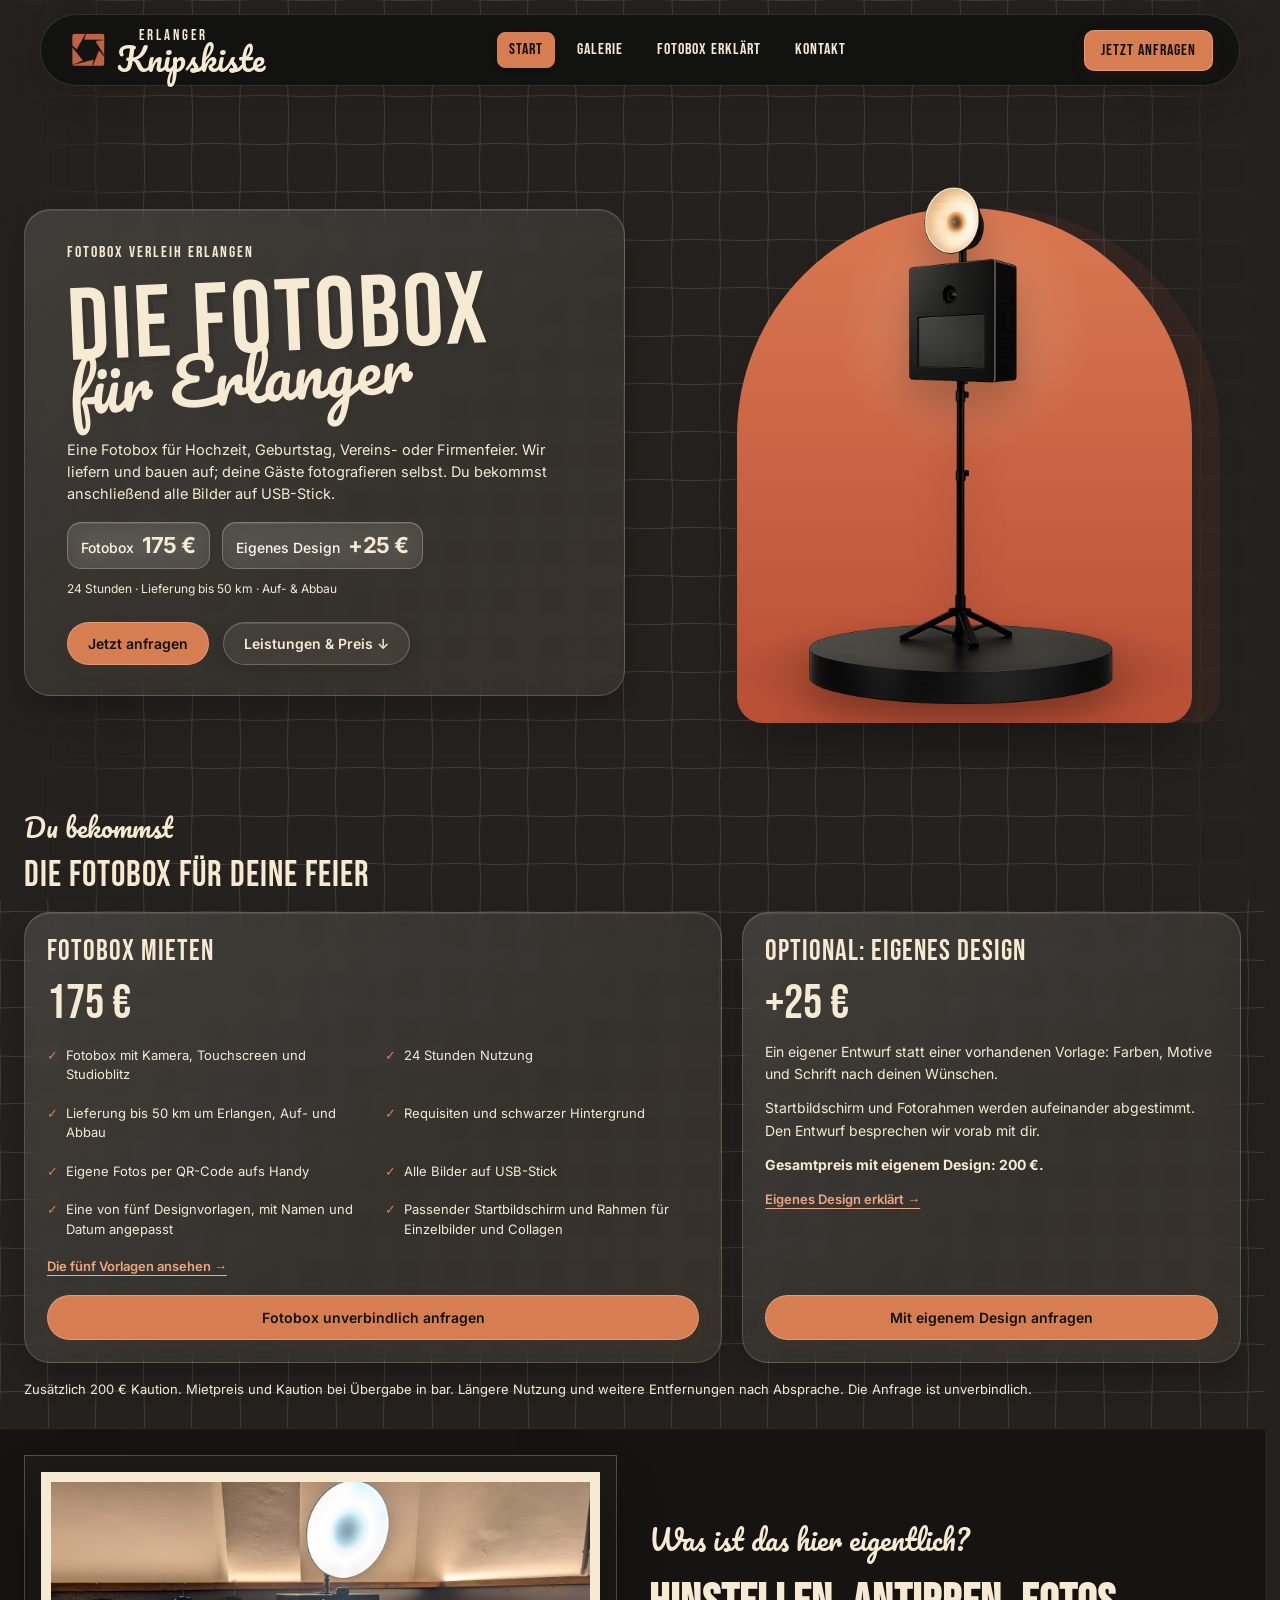
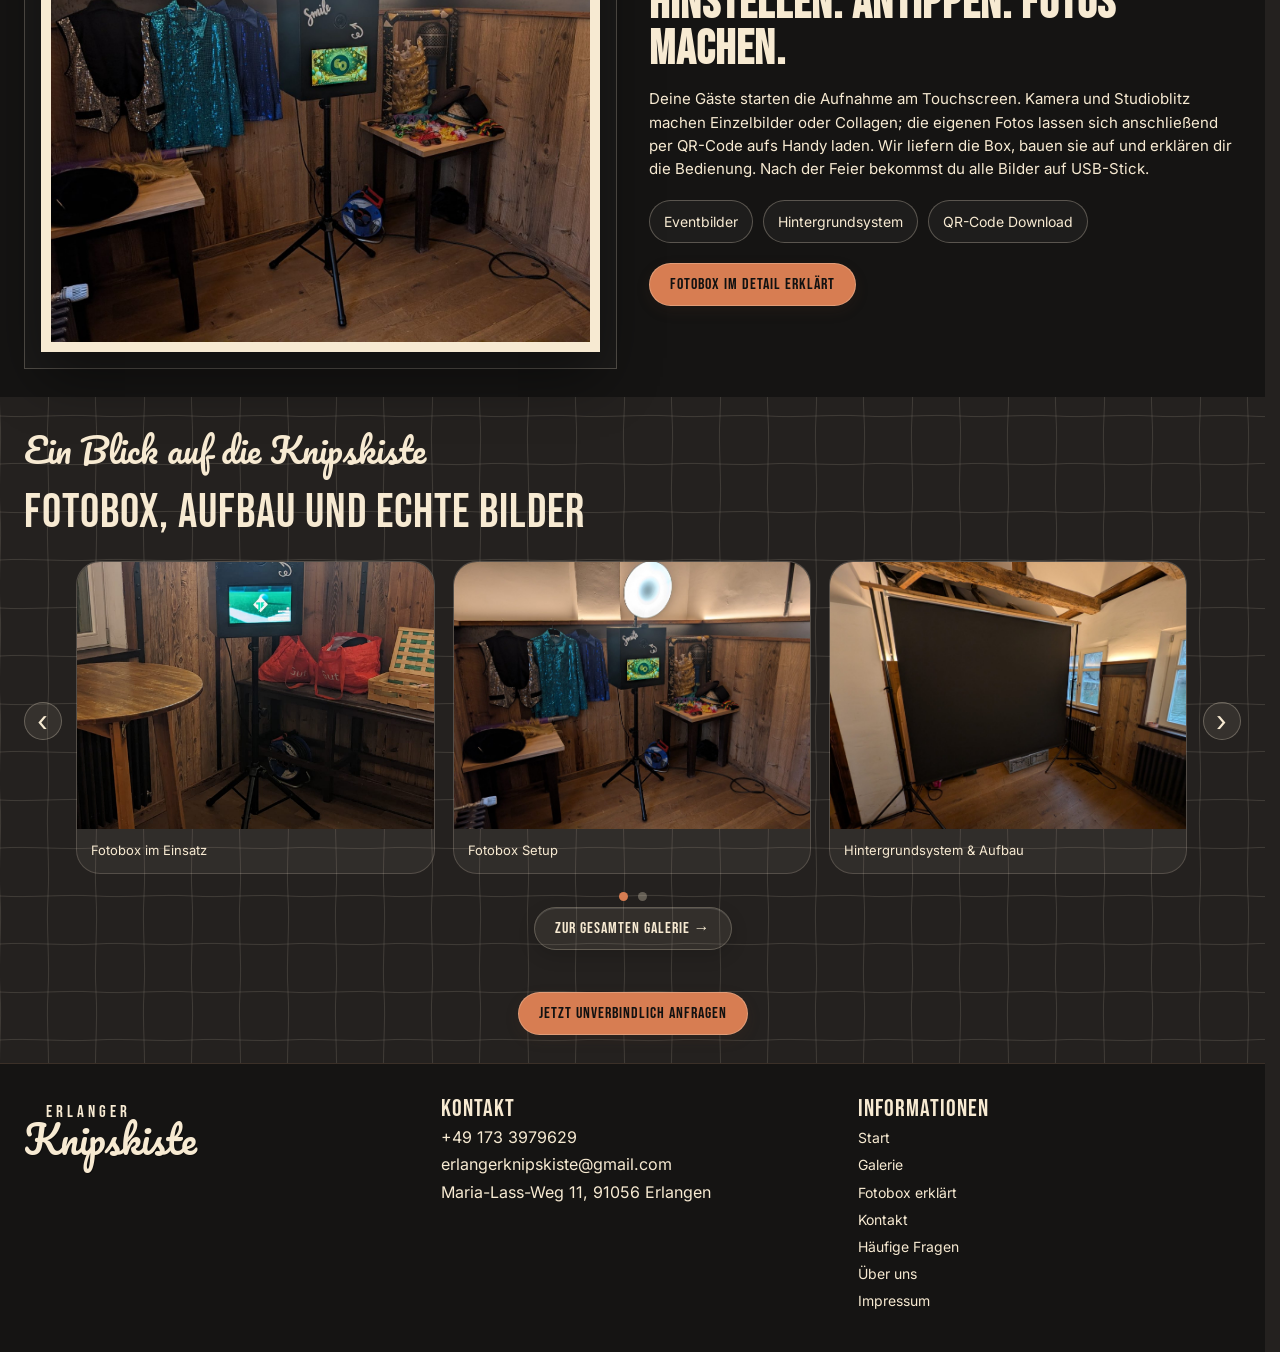
==== commit 91a8c1a6: "Add files via upload" ====
--- a/index.html
+++ b/index.html
@@ -5,16 +5,16 @@
 <meta content="width=device-width, initial-scale=1" name="viewport">
 <style id="font-loading-style">html.fonts-loading body{opacity:0}html.fonts-ready body{opacity:1;transition:opacity .14s ease}</style>
 <script>(function(){var d=document.documentElement;d.classList.add('fonts-loading');function done(){d.classList.remove('fonts-loading');d.classList.add('fonts-ready')}var t=setTimeout(done,1200);if(document.fonts&&document.fonts.ready){document.fonts.ready.then(function(){clearTimeout(t);done()}).catch(done)}else{window.addEventListener('load',done,{once:true})}})();</script>
-<title>Erlanger Knipskiste – Fotobox Verleih Erlangen</title>
-<meta content="Fotobox Verleih aus Erlangen für Hochzeiten, Geburtstage und Firmenevents – mit Aufbau, Requisiten, Hintergrundsystem und QR-Code-Download." name="description">
+<title>Erlanger Knipskiste – Fotobox, Leistungen &amp; Preis</title>
+<meta content="Fotobox aus Erlangen: Fotobox 175 €, eigenes Design +25 €. Mit Lieferung, Aufbau, Requisiten und USB-Stick. Bilder ansehen und unverbindlich anfragen." name="description">
 <link href="assets/favicon-32x32.png?v=2" rel="icon" sizes="32x32" type="image/png">
 <link href="favicon.ico?v=2" rel="shortcut icon">
 <link href="assets/apple-touch-icon.png?v=2" rel="apple-touch-icon" sizes="180x180">
 <meta content="website" property="og:type">
 <meta content="de_DE" property="og:locale">
 <meta content="Erlanger Knipskiste" property="og:site_name">
-<meta content="Erlanger Knipskiste – Fotobox Verleih Erlangen" property="og:title">
-<meta content="Fotobox Verleih aus Erlangen für Hochzeiten, Geburtstage und Firmenevents – mit Aufbau, Requisiten, Hintergrundsystem und QR-Code-Download." property="og:description">
+<meta content="Erlanger Knipskiste – Fotobox, Leistungen &amp; Preis" property="og:title">
+<meta content="Fotobox aus Erlangen: Fotobox 175 €, eigenes Design +25 €. Mit Lieferung, Aufbau, Requisiten und USB-Stick. Bilder ansehen und unverbindlich anfragen." property="og:description">
 <meta content="https://erlangerknipskiste.de/" property="og:url">
 <meta content="https://erlangerknipskiste.de/assets/photobox_setup_real.jpg" property="og:image">
 <meta content="Aufgebaute Erlanger Knipskiste Fotobox bei einer Veranstaltung" property="og:image:alt">
@@ -54,7 +54,7 @@
 html{scroll-padding-top:100px;}
 }
 </style>
-<link href="anpassungen.css" rel="stylesheet"></head>
+<link href="anpassungen.css" rel="stylesheet"><link href="kompakt.css" rel="stylesheet"></head>
 <body id="knipskiste" class="darkPreview"><header class="topbar">
 <a aria-label="Erlanger Knipskiste Startseite" class="brand" href="index.html">
 <img alt="" aria-hidden="true" class="brandMark" src="assets/knipskiste-logo-transparent.png">
@@ -64,15 +64,15 @@
 </span>
 </a>
 <button aria-label="Menü öffnen" class="mobileMenuButton" type="button">☰</button>
-<nav><a href="index.html" class="active" aria-current="page">Start</a><a href="galerie.html">Galerie</a><a href="funktionierts.html">Fotobox erklärt</a><a href="ablauf.html">Ablauf</a><a href="design.html">Design</a><a href="preise.html">Preise</a><a href="kontakt.html">Kontakt</a></nav><a class="navbtn" data-highlight-anfrage="true" href="kontakt.html#anfrage">Jetzt anfragen</a>
+<nav><a href="index.html" class="active" aria-current="page">Start</a><a href="galerie.html">Galerie</a><a href="funktionierts.html">Fotobox erklärt</a><a href="kontakt.html">Kontakt</a></nav><a class="navbtn" data-highlight-anfrage="true" href="kontakt.html#anfrage">Jetzt anfragen</a>
 </header><main id="start"><section class="hero heroRedesign paper">
 <div class="heroText heroCard frostedSurface">
 <p class="eyebrow">Fotobox Verleih Erlangen</p>
 <h1><span>DIE FOTOBOX</span><em>für Erlanger</em></h1>
-<p class="lead">Erlanger Knipskiste – Die Fotobox für deine Partys. Ob Familienfeier, Hochzeit, Geburtstag, Firmenevent oder sonstiges, die Knipskiste sorgt für jede Menge Spaß.</p>
-<div class="actions">
+<p class="lead">Eine Fotobox für Hochzeit, Geburtstag, Vereins- oder Firmenfeier. Wir liefern und bauen auf; deine Gäste fotografieren selbst. Du bekommst anschließend alle Bilder auf USB-Stick.</p>
+<p class="heroPriceLine"><a href="#preise">Fotobox <strong>175 €</strong></a><a href="#preise">Eigenes Design <strong>+25 €</strong></a><small>24 Stunden · Lieferung bis 50 km · Auf- &amp; Abbau</small></p><div class="actions">
 <a class="btn primary" data-highlight-anfrage="true" href="kontakt.html#anfrage">Jetzt anfragen</a>
-<a class="btn ghost" href="#fotobox-ueberblick">Mehr erfahren ↓</a>
+<a class="btn ghost" href="#preise">Leistungen &amp; Preis ↓</a>
 </div>
 </div>
 <div class="heroShowcase">
@@ -82,68 +82,34 @@
 <img alt="Erlanger Knipskiste Fotobox" class="heroBoothClean" src="assets/hero_redesign_fotobox.png">
 </div>
 </div>
-</section><section class="photoFeature dark reveal" id="fotobox-ueberblick">
+</section><section class="paper homePackages pricing" id="preise"><div class="sectionHead"><p class="script">Du bekommst</p><h2>Die Fotobox für deine Feier</h2></div><div class="priceGrid compactPriceGrid singleOfferGrid"><article class="priceCard frostedSurface"><h3>Fotobox mieten</h3><strong>175 €</strong><ul class="includedList"><li>Fotobox mit Kamera, Touchscreen und Studioblitz</li><li>24 Stunden Nutzung</li><li>Lieferung bis 50 km um Erlangen, Auf- und Abbau</li><li>Requisiten und schwarzer Hintergrund</li><li>Eigene Fotos per QR-Code aufs Handy</li><li>Alle Bilder auf USB-Stick</li><li>Eine von fünf Designvorlagen, mit Namen und Datum angepasst</li><li>Passender Startbildschirm und Rahmen für Einzelbilder und Collagen</li></ul><a class="textLink packageDetail" href="funktionierts.html#vorlagen">Die fünf Vorlagen ansehen →</a><a class="btn primary packageBook" href="kontakt.html#anfrage">Fotobox unverbindlich anfragen</a></article><article class="priceCard frostedSurface"><h3>Optional: eigenes Design</h3><strong>+25 €</strong><p>Ein eigener Entwurf statt einer vorhandenen Vorlage: Farben, Motive und Schrift nach deinen Wünschen.</p><p>Startbildschirm und Fotorahmen werden aufeinander abgestimmt. Den Entwurf besprechen wir vorab mit dir.</p><p><b>Gesamtpreis mit eigenem Design: 200 €.</b></p><a class="textLink packageDetail" href="funktionierts.html#design-pakete">Eigenes Design erklärt →</a><a class="btn primary packageBook" href="kontakt.html?design=custom#anfrage">Mit eigenem Design anfragen</a></article></div><p class="bookingNote">Zusätzlich 200 € Kaution. Mietpreis und Kaution bei Übergabe in bar. Längere Nutzung und weitere Entfernungen nach Absprache. Die Anfrage ist unverbindlich.</p></section><section class="photoFeature dark reveal" id="fotobox-ueberblick">
 <div class="featureImageWrap">
 <img alt="Echte Erlanger Knipskiste Fotobox mit Requisiten, Blitz und Hintergrundsystem" class="featureImage" src="assets/fotobox_setup.jpg">
 </div>
 <div class="featureCopy">
 <p class="script">Was ist das hier eigentlich?</p>
-<h2>Unsere Fotobox zum leihen und Feiern</h2>
-<p>Wir bieten eine Fotobox zum Verleih an. Unsere Fotobox ist selbstgebaut und besteht aus einem Stativ, einem 20 Zoll Bildschirm, einer Spiegelreflexkamera (Canon EOS 1200D) und einem Studioblitz. Zusätzlich kümmern wir uns um lustige Requisiten, einen sauberen Hintergrund und einen reibungslosen Ablauf. Für deine Feier können Gäste die Box einfach über einen Touchscreen bedienen. Nach dem Drücken auf das Display startet ein Timer und 1-4 Bilder werden geschossen. Die Bilder können dann entweder einzeln, oder als Collage heruntergeladen werden. Der Download funktioniert ganz einfach per QR-Code. Auf vielen Feiern hat unsere Fotobox bereits für viel Spaß gesorgt. Vielleicht wird die Knipskiste auch eine Attraktion bei deiner nächsten Feier!</p>
+<h2>Hinstellen. Antippen. Fotos machen.</h2>
+<p>Deine Gäste starten die Aufnahme am Touchscreen. Kamera und Studioblitz machen Einzelbilder oder Collagen; die eigenen Fotos lassen sich anschließend per QR-Code aufs Handy laden. Wir liefern die Box, bauen sie auf und erklären dir die Bedienung. Nach der Feier bekommst du alle Bilder auf USB-Stick.</p>
 <div class="placeholderList">
 <a href="galerie.html">Eventbilder</a><a href="galerie.html#hintergrundsystem">Hintergrundsystem</a><a href="funktionierts.html#qr-download">QR-Code Download</a></div>
 <a class="btn primary" href="funktionierts.html">Fotobox im Detail erklärt</a></div>
 </section>
-<section aria-labelledby="entdecken-title" class="pageTeasers paper reveal unifiedPaper">
-<div class="sectionHead center"><p class="script">Alles auf einen Blick</p><h2 id="entdecken-title">Entdecke die Knipskiste</h2></div>
-<div class="teaserGrid">
-<a class="teaserCard frostedSurface" href="preise.html">
-<span class="teaserNumber">01</span>
-<svg aria-hidden="true" class="teaserIcon" viewbox="0 0 64 64"><rect height="38" rx="5" width="42" x="11" y="15"></rect><path d="M20 10v10M44 10v10M11 26h42"></path><path d="M20 34h5M30 34h5M40 34h5M20 43h5M30 43h5M40 43h5"></path></svg>
-<h3>Pakete &amp; Preise</h3>
-<i aria-hidden="true"></i>
-<p>Vergleiche Ausstattung, Leistungen und Design der Pakete.</p>
-<b class="teaserReadMore">Mehr erfahren →</b>
-</a>
-<a class="teaserCard frostedSurface" href="galerie.html">
-<span class="teaserNumber">02</span>
-<svg aria-hidden="true" class="teaserIcon" viewbox="0 0 64 64"><path d="M12 14h40a6 6 0 0 1 6 6v24a6 6 0 0 1-6 6H34l-11 9v-9H12a6 6 0 0 1-6-6V20a6 6 0 0 1 6-6Z"></path><circle cx="23" cy="32" r="2"></circle><circle cx="32" cy="32" r="2"></circle><circle cx="41" cy="32" r="2"></circle></svg>
-<h3>Galerie</h3>
-<i aria-hidden="true"></i>
-<p>Sieh die Fotobox im Einsatz und Fotos aus der Box.</p>
-<b class="teaserReadMore">Mehr erfahren →</b>
-</a>
-<a class="teaserCard frostedSurface" href="ablauf.html">
-<span class="teaserNumber">03</span>
-<svg aria-hidden="true" class="teaserIcon" viewbox="0 0 64 64"><rect height="31" rx="5" width="22" x="23" y="13"></rect><circle cx="34" cy="28" r="5"></circle><path d="M34 44v14M25 58l9-14 9 14M45 12l6-6M50 19h8M19 19h-8"></path></svg>
-<h3>Ablauf</h3>
-<i aria-hidden="true"></i>
-<p>Von der unverbindlichen Anfrage bis zur Bildübergabe.</p>
-<b class="teaserReadMore">Mehr erfahren →</b>
-</a>
-<a class="teaserCard frostedSurface" href="kontakt.html">
-<span class="teaserNumber">04</span>
-<svg aria-hidden="true" class="teaserIcon" viewbox="0 0 64 64"><path d="m17 15 29-6 6 31-29 6z"></path><path d="m12 22 28-5 6 31-28 6z"></path><path d="M23 31c3-6 12-6 15 0 3 6-7 12-7 12s-11-6-8-12Z"></path></svg>
-<h3>Kontakt &amp; Über uns</h3>
-<i aria-hidden="true"></i>
-<p>Frag deinen Termin an und lerne die Knipskiste aus Erlangen kennen.</p>
-<b class="teaserReadMore">Mehr erfahren →</b>
-</a>
-</div>
-</section>
-<section class="pageCta paper reveal compactCta"><a class="btn primary" href="kontakt.html#anfrage">Jetzt unverbindlich anfragen</a></section>
+<section class="paper homeGallery" id="galerie-vorschau"><div class="sectionHead"><p class="script">Ein Blick auf die Knipskiste</p><h2>Fotobox, Aufbau und echte Bilder</h2></div><div class="homeGalleryCarousel" aria-label="Bilder aus der Galerie"><div class="homeGalleryShell"><button type="button" data-gallery-step="-1" aria-label="Vorherige Galeriebilder">‹</button><div class="homeGalleryTrack"><button class="homeGalleryCard lightboxTrigger" data-caption="Gäste mit Requisiten" data-large="assets/gallery_group.jpg" type="button"><img alt="Gäste mit Requisiten" src="assets/gallery_group.jpg" loading="lazy"><span>Gäste mit Requisiten</span></button>
+<button class="homeGalleryCard lightboxTrigger" data-caption="Fotobox im Einsatz" data-large="assets/photobox_setup_real.jpg" type="button"><img alt="Fotobox im Einsatz" src="assets/photobox_setup_real.jpg" loading="lazy"><span>Fotobox im Einsatz</span></button>
+<button class="homeGalleryCard lightboxTrigger" data-caption="Fotobox Setup" data-large="assets/fotobox_setup.jpg" type="button"><img alt="Fotobox Setup" src="assets/fotobox_setup.jpg" loading="lazy"><span>Fotobox Setup</span></button>
+<button class="homeGalleryCard lightboxTrigger" data-caption="Hintergrundsystem &amp; Aufbau" data-large="assets/background_system.jpg" type="button"><img alt="Hintergrundsystem &amp; Aufbau" src="assets/background_system.jpg" loading="lazy"><span>Hintergrundsystem &amp; Aufbau</span></button>
+<button class="homeGalleryCard lightboxTrigger" data-caption="Technik in der Fotobox" data-large="assets/inside_box.jpg" type="button"><img alt="Technik in der Fotobox" src="assets/inside_box.jpg" loading="lazy"><span>Technik in der Fotobox</span></button>
+<button class="homeGalleryCard lightboxTrigger" data-caption="Requisiten Auswahl" data-large="assets/requisiten.jpg" type="button"><img alt="Requisiten Auswahl" src="assets/requisiten.jpg" loading="lazy"><span>Requisiten Auswahl</span></button>
+</div><button type="button" data-gallery-step="1" aria-label="Nächste Galeriebilder">›</button></div><div class="homeGalleryControls" hidden><div class="homeGalleryDots"></div></div></div><div class="galleryActions"><a class="btn ghost" href="galerie.html">Zur gesamten Galerie →</a></div></section><section class="pageCta paper reveal compactCta"><a class="btn primary" href="kontakt.html#anfrage">Jetzt unverbindlich anfragen</a></section>
 </main><footer class="footer dark" id="kontakt">
 <a class="logo" href="index.html">
 <span>ERLANGER</span>
 <strong>Knipskiste</strong>
 </a>
 <p><b>Kontakt</b><br>+49 173 3979629<br>erlangerknipskiste@gmail.com<br>Maria-Lass-Weg 11, 91056 Erlangen</p>
-<p class="footerLinks"><b>Informationen</b><br>
-<a href="kontakt.html#ueber-uns">Über uns</a><br>
-<a href="preise.html">Preise</a><br><a href="design.html">Design</a><br><a href="funktionierts.html">Fotobox erklärt</a><br><a href="kontakt.html#anfrage">Anfrage stellen</a><br><a href="impressum.html">Impressum</a>
-<span><br><a href="ablauf.html#faq">Häufige Fragen / FAQ</a></span></p>
+<p class="footerLinks"><b>Informationen</b><br><a href="index.html">Start</a><br><a href="galerie.html">Galerie</a><br><a href="funktionierts.html">Fotobox erklärt</a><br><a href="kontakt.html">Kontakt</a><br><a href="funktionierts.html#faq">Häufige Fragen</a><br><a href="kontakt.html#ueber-uns">Über uns</a><br><a href="impressum.html">Impressum</a></p>
 </footer><div aria-hidden="true" class="lightbox" id="lightbox">
 <button aria-label="Schließen" class="lightboxClose" type="button">×</button>
 <figure class="lightboxFigure"><img alt="Großansicht Galerie" id="lightboxImage"><figcaption id="lightboxCaption"></figcaption></figure>
-</div><script src="script.js"></script></body>
+</div><script src="script.js"></script><script src="kompakt.js"></script></body>
 </html>
--- a/anpassungen.css
+++ b/anpassungen.css
@@ -569,3 +569,4 @@
 #knipskiste.darkPreview .sketchStep img{background:rgba(247,234,210,.88);border-radius:18px;padding:10px}
 #knipskiste.darkPreview .sketchNumber{background:rgba(215,125,82,.24)!important}
 #knipskiste.darkPreview .designPackages>.sectionHead,#knipskiste.darkPreview .designExamples>.sectionHead{background:rgba(14,13,12,.78)!important}
+
--- a/kompakt.css
+++ b/kompakt.css
@@ -0,0 +1,165 @@
+/* Vier klare Ziele. Kompakte Übersicht, gezielte Erklärungen und eigenständige Anfrage. */
+#knipskiste [data-info-panel][hidden],#knipskiste #standardDesignPicker[hidden],#knipskiste #customDesignNote[hidden],#knipskiste .homeGalleryControls[hidden]{display:none!important}
+#knipskiste #start>section{scroll-margin-top:108px}
+#knipskiste .heroPriceLine{display:flex;align-items:center;gap:10px 18px;flex-wrap:wrap;margin:18px 0 0!important;font:400 14px/1.5 Inter,sans-serif}
+#knipskiste .heroPriceLine a{color:var(--cream);text-decoration:none;border-bottom:1px solid rgba(247,234,210,.28);padding:4px 0}
+#knipskiste .heroPriceLine strong{font:400 26px/1 'Bebas Neue',sans-serif!important}
+#knipskiste .heroPriceLine small{flex-basis:100%;font-size:12px}
+#knipskiste #start .homePackages{padding-top:26px!important;padding-bottom:28px!important}
+#knipskiste .homePackages>.sectionHead{display:block!important;margin-bottom:16px!important;text-align:left!important}
+#knipskiste .homePackages .sectionHead .script{margin:0 0 6px!important;font-size:26px!important}
+#knipskiste .homePackages .sectionHead h2{font:400 36px/1.15 'Bebas Neue',sans-serif!important;margin:0 0 10px!important;text-align:left!important}
+#knipskiste .homePackages .sectionHead>p:not(.script){font:400 14px/1.6 Inter,sans-serif!important;margin:0!important}
+#knipskiste .includedStrip{padding:18px 22px;margin-bottom:18px}
+#knipskiste .includedStrip h3,#knipskiste .bookingIncluded h3{font:400 24px/1.2 'Bebas Neue',sans-serif;margin:0 0 12px}
+#knipskiste .includedList{list-style:none;display:grid;grid-template-columns:repeat(3,minmax(0,1fr));gap:9px 24px;margin:0!important;padding:0!important}
+#knipskiste .includedList li{font:400 13px/1.5 Inter,sans-serif!important;padding-left:19px;position:relative;margin:0!important}
+#knipskiste .includedList li::before{content:'✓';position:absolute;left:0;color:var(--rust)}
+#knipskiste .compactPriceGrid{display:grid!important;grid-template-columns:repeat(2,minmax(0,1fr))!important;gap:20px!important}
+#knipskiste .compactPriceGrid .priceCard{display:flex;flex-direction:column;padding:22px!important;min-width:0;height:auto!important;overflow:visible!important}
+#knipskiste .compactPriceGrid h3{text-align:left!important;font:400 29px/1.2 'Bebas Neue',sans-serif!important;margin:0!important}
+#knipskiste .compactPriceGrid .priceCard>strong{text-align:left!important;font:400 48px/1.1 'Bebas Neue',sans-serif!important;margin:8px 0 10px!important}
+#knipskiste .compactPriceGrid .priceCard p{font:400 14px/1.6 Inter,sans-serif!important;margin:0 0 12px!important}
+#knipskiste .compactPriceGrid .priceCard ul{font:400 13px/1.5 Inter,sans-serif!important;margin:0 0 12px!important}
+#knipskiste .compactPriceGrid .priceCard li{margin:5px 0!important}
+#knipskiste .compactPriceGrid .priceCard a.packageDetail{width:auto!important;display:inline-flex!important;align-self:flex-start!important;margin:0 0 18px!important;padding:0!important;background:none!important;border:0!important;box-shadow:none!important;color:#efa780!important;font:600 13px/1.6 Inter,sans-serif!important;text-transform:none!important;letter-spacing:0!important;text-align:left!important;transform:none!important;text-decoration:underline!important;text-underline-offset:4px}
+#knipskiste .compactPriceGrid .priceCard a.packageBook{margin-top:auto!important;padding:12px 16px!important;font:400 18px/1.3 'Bebas Neue',sans-serif!important;white-space:normal!important}
+#knipskiste .homePackages .bookingNote{margin:16px 0 0!important;max-width:none;font:400 13px/1.6 Inter,sans-serif!important;text-align:left!important}
+#knipskiste .futurePackageNote{font:400 12px/1.5 Inter,sans-serif!important;margin:8px 0 0!important;opacity:.8}
+#knipskiste #fotobox-ueberblick .featureCopy{max-width:650px}
+#knipskiste #start .homeGallery{padding-top:26px!important;padding-bottom:26px!important}
+#knipskiste .homeGallery>.sectionHead{display:block;margin-bottom:18px}
+#knipskiste .homeGallery .sectionHead h2{font:400 34px/1.2 'Bebas Neue',sans-serif;margin:6px 0 0}
+#knipskiste .homeGallery .sectionHead .script{font-size:26px;margin:0}
+#knipskiste .homeGalleryTrack{display:flex;gap:18px;overflow-x:auto;scroll-snap-type:x mandatory;scrollbar-width:none;padding:2px 1px 8px;overscroll-behavior-x:contain}
+#knipskiste .homeGalleryTrack::-webkit-scrollbar{display:none}
+#knipskiste .homeGalleryCard{flex:0 0 calc((100% - 36px)/3);min-width:0;margin:0!important;padding:0!important;border:1px solid rgba(247,234,210,.18)!important;border-radius:24px!important;overflow:hidden;background:rgba(247,234,210,.06)!important;box-shadow:none!important;scroll-snap-align:start;cursor:zoom-in;transform:none!important}
+#knipskiste .homeGalleryCard img{width:100%;aspect-ratio:4/3;height:auto!important;object-fit:cover}
+#knipskiste .homeGalleryCard span{display:block;padding:12px 14px;font:400 13px/1.5 Inter,sans-serif!important;text-transform:none;letter-spacing:0;text-align:left}
+#knipskiste .homeGalleryControls{display:flex;justify-content:center;align-items:center;gap:18px;margin:10px 0 0}
+#knipskiste .homeGalleryControls>button{width:34px;height:34px;min-width:34px;margin:0;padding:0!important;border-radius:50%;background:rgba(247,234,210,.07);border:1px solid rgba(247,234,210,.25);color:var(--cream);box-shadow:none!important;font:400 25px/1 Inter,sans-serif}
+#knipskiste .homeGalleryControls>button:disabled{opacity:.3;cursor:default}
+#knipskiste .homeGalleryDots{display:flex;gap:10px;align-items:center}
+#knipskiste .galleryDot{width:9px;height:9px;min-width:9px;margin:0;padding:0;border:0;border-radius:50%;background:rgba(247,234,210,.3);box-shadow:none!important}
+#knipskiste .galleryDot[aria-pressed='true']{background:var(--rust)}
+#knipskiste .galleryActions{text-align:center;margin-top:16px}
+#knipskiste .homeGalleryCard:focus-visible,#knipskiste .galleryDot:focus-visible,#knipskiste .bookingTemplate:focus-visible{outline:2px solid var(--rust);outline-offset:3px}
+#knipskiste #start .infoNavigation{padding-top:6px!important;padding-bottom:16px!important}
+#knipskiste .infoTabs{display:flex!important;justify-content:flex-start!important;flex-wrap:wrap;gap:10px!important;margin:0!important}
+#knipskiste .infoTabs a{display:inline-flex;justify-content:center;align-items:center;padding:10px 17px;border:1px solid rgba(247,234,210,.22);border-radius:999px;background:rgba(247,234,210,.06);color:var(--cream);font:400 17px/1.3 'Bebas Neue',sans-serif!important;text-decoration:none;letter-spacing:.4px;text-transform:uppercase}
+#knipskiste .infoTabs a[aria-current='location']{background:var(--rust);border-color:var(--rust);color:#151515}
+#knipskiste .infoBottomCta{text-align:center}
+#knipskiste .infoBottomCta>p{font:400 14px/1.6 Inter,sans-serif;max-width:750px;margin:0 auto}
+#knipskiste .infoBottomCta .actions{justify-content:center;margin-top:18px}
+#knipskiste .contactGrid{grid-template-columns:minmax(0,.75fr) minmax(0,1.25fr)!important;gap:24px!important;align-items:start}
+#knipskiste .inquiryPanel{padding:24px!important}
+#knipskiste #bookingForm{display:flex!important;flex-direction:column!important;gap:14px!important}
+#knipskiste #bookingForm fieldset{min-width:0;display:flex;flex-direction:column;gap:10px;border:0;margin:0;padding:0}
+#knipskiste #bookingForm legend{display:block;width:100%;padding:0;margin:0 0 12px;font:400 24px/1.3 'Bebas Neue',sans-serif;color:var(--cream)}
+#knipskiste #bookingForm :is(input,select,textarea){width:100%;margin:0!important;box-sizing:border-box}
+#knipskiste .bookingChoice{padding-bottom:18px!important;border-bottom:1px solid rgba(247,234,210,.18)!important;margin-bottom:8px!important}
+#knipskiste .bookingPackageSummary{padding:14px 16px;border-radius:16px;background:rgba(215,125,82,.12);border:1px solid rgba(215,125,82,.28);font:400 14px/1.6 Inter,sans-serif;color:var(--cream)}
+#knipskiste .bookingIncluded{padding:14px 0}
+#knipskiste .bookingIncluded .includedList{grid-template-columns:repeat(2,minmax(0,1fr));gap:8px 14px}
+#knipskiste .bookingIncluded p,#knipskiste #standardDesignPicker p,#knipskiste #customDesignNote p{font:400 12px/1.6 Inter,sans-serif!important;margin:12px 0 0!important}
+#knipskiste .bookingTemplates{display:grid;grid-template-columns:repeat(3,minmax(0,1fr));gap:10px;margin:12px 0}
+#knipskiste .bookingTemplate{display:block;width:100%;min-width:0;padding:5px!important;margin:0!important;border:1px solid rgba(247,234,210,.22)!important;border-radius:12px!important;background:rgba(247,234,210,.05)!important;box-shadow:none!important;color:var(--cream);text-align:left;transform:none!important}
+#knipskiste .bookingTemplate img{width:100%;height:auto;aspect-ratio:16/9;object-fit:contain;border-radius:7px}
+#knipskiste .bookingTemplate span{display:block;font:400 11px/1.4 Inter,sans-serif!important;padding:7px 3px 3px;letter-spacing:0;text-transform:none}
+#knipskiste .bookingTemplate[aria-pressed='true']{border-color:var(--rust)!important;background:rgba(215,125,82,.15)!important;box-shadow:inset 0 0 0 1px var(--rust)!important}
+#knipskiste #bookingForm .textLink{font:600 12px/1.6 Inter,sans-serif!important}
+#knipskiste .bookingPersonal{padding-top:8px!important}
+#knipskiste .inquiryPanel .formStatus{font:400 12px/1.6 Inter,sans-serif!important}
+#knipskiste .topbar nav{gap:10px!important}
+@media(max-width:900px){#knipskiste .contactGrid{grid-template-columns:1fr!important}#knipskiste .contactInfo{order:2}#knipskiste .inquiryPanel{order:1}#knipskiste .homeGalleryCard{flex-basis:calc((100% - 18px)/2)}#knipskiste .includedList{grid-template-columns:repeat(2,minmax(0,1fr))}}
+@media(max-width:600px){#knipskiste .compactPriceGrid{grid-template-columns:1fr!important}#knipskiste .homeGalleryCard{flex-basis:100%}#knipskiste .includedList,#knipskiste .bookingIncluded .includedList{grid-template-columns:1fr}#knipskiste .inquiryPanel{padding:18px!important}#knipskiste .infoTabs{display:grid!important;grid-template-columns:repeat(2,minmax(0,1fr));gap:8px!important}#knipskiste .infoTabs a{padding:10px 8px;font-size:16px!important}#knipskiste .homePackages .sectionHead h2{font-size:30px!important}#knipskiste .compactPriceGrid .priceCard{padding:18px!important}}
+
+#knipskiste #bookingForm fieldset.bookingPersonal{display:grid!important;grid-template-columns:repeat(2,minmax(0,1fr));gap:14px!important}
+#knipskiste .bookingPersonal legend{grid-column:1/-1}
+#knipskiste .bookingField{display:flex;flex-direction:column;gap:6px;min-width:0}
+#knipskiste .bookingField.fullWidth{grid-column:1/-1}
+@media(max-width:600px){#knipskiste #bookingForm fieldset.bookingPersonal{grid-template-columns:1fr}}
+
+/* Endlose Galerie-Vorschau mit runden Bedienelementen außerhalb der Bilder. */
+#knipskiste .homeGalleryShell{display:grid;grid-template-columns:38px minmax(0,1fr) 38px;gap:14px;align-items:center}
+#knipskiste .homeGalleryShell>button{display:grid;place-items:center;width:38px;height:38px;min-width:38px;margin:0;padding:0!important;border-radius:50%!important;border:1px solid rgba(247,234,210,.28)!important;background:rgba(247,234,210,.08)!important;color:var(--cream);font:400 28px/1 Inter,sans-serif!important;box-shadow:none!important}
+#knipskiste .homeGalleryTrack{min-width:0;scroll-behavior:auto}
+#knipskiste .homeGalleryDots .galleryDot{display:block!important;width:9px!important;height:9px!important;min-width:9px!important;border-radius:50%!important;border:0!important;padding:0!important;margin:0!important;box-shadow:none!important}
+#knipskiste .heroPriceLine a{font:500 14px/1.5 Inter,sans-serif!important;text-transform:none!important;letter-spacing:0!important}
+#knipskiste .heroPriceLine strong{font:600 20px/1.2 Inter,sans-serif!important}
+#knipskiste .infoTabs a{background:rgba(247,234,210,.06)!important;color:var(--cream)!important}
+#knipskiste .infoTabs a:hover{border-color:var(--rust);background:rgba(215,125,82,.12)!important}
+#knipskiste .anchorMark{display:block;height:0;scroll-margin-top:110px}
+#knipskiste #start .sharedBlackInfo>.designNote{background:rgba(247,234,210,.06)!important;color:var(--cream)!important;border-color:var(--rust)!important;border-radius:18px;padding:16px 20px!important}
+#knipskiste .bookingChosen{padding:8px 0;font:500 12px/1.5 Inter,sans-serif!important}
+/* Gerade, geordnete Galerie mit großen Touch-Flächen. */
+#knipskiste #start>.galleryCollection{background:transparent!important;padding-top:10px!important}
+#knipskiste .galleryGroup{margin-bottom:30px}
+#knipskiste .galleryGroup>h2{font:400 30px/1.2 'Bebas Neue',sans-serif!important;margin:0 0 16px!important}
+#knipskiste .galleryTiles{display:grid;grid-template-columns:repeat(3,minmax(0,1fr));gap:18px}
+#knipskiste .galleryTile{display:flex;flex-direction:column;width:100%;min-width:0;margin:0!important;padding:0!important;overflow:hidden;border:1px solid rgba(247,234,210,.18)!important;border-radius:22px!important;background:rgba(247,234,210,.06)!important;backdrop-filter:blur(8px);-webkit-backdrop-filter:blur(8px);box-shadow:0 8px 20px rgba(0,0,0,.14)!important;transform:none!important;cursor:zoom-in;text-transform:none;letter-spacing:0;scroll-margin-top:110px}
+#knipskiste .galleryTile:hover{transform:none!important;border-color:rgba(215,125,82,.6)!important}
+#knipskiste .galleryTile img{display:block;width:100%;aspect-ratio:4/3;height:auto;object-fit:cover;transform:none!important;border:0!important}
+#knipskiste .galleryCaption{display:block;padding:12px 14px;font:400 13px/1.5 Inter,sans-serif!important;text-align:left}
+#knipskiste .galleryPlaceholder{aspect-ratio:4/3;display:flex;justify-content:center;align-items:center;gap:8px;border-style:dashed!important;cursor:zoom-in;padding:20px!important}
+#knipskiste .galleryPlaceholder span,#knipskiste .galleryPlaceholder small{font:400 13px/1.5 Inter,sans-serif!important}
+#knipskiste .galleryTile:target{outline:2px solid var(--rust);outline-offset:4px}
+#knipskiste .galleryTile:focus-visible,#knipskiste .homeGalleryShell>button:focus-visible{outline:2px solid var(--rust);outline-offset:3px}
+@media(max-width:900px){#knipskiste .galleryTiles{grid-template-columns:repeat(2,minmax(0,1fr))}}
+@media(max-width:600px){#knipskiste .homeGalleryShell{grid-template-columns:30px minmax(0,1fr) 30px;gap:7px}#knipskiste .homeGalleryShell>button{width:30px;height:30px;min-width:30px;font-size:23px!important}#knipskiste .galleryTiles{gap:12px}#knipskiste .galleryTile{border-radius:16px!important}#knipskiste .galleryCaption{font-size:12px!important;padding:10px}#knipskiste .galleryGroup>h2{font-size:27px!important}}
+
+/* Ein Mietpreis, optionaler Design-Aufpreis und kompakte direkte Auswahl. */
+#knipskiste .singleOfferGrid{grid-template-columns:minmax(0,1.4fr) minmax(0,1fr)!important}
+#knipskiste .singleOfferGrid .includedList{grid-template-columns:repeat(2,minmax(0,1fr));margin-bottom:18px!important}
+#knipskiste .compactPriceGrid .priceCard a.packageBook,#knipskiste .heroText .actions .btn{font:600 14px/1.4 Inter,sans-serif!important;text-transform:none!important;letter-spacing:0!important}
+#knipskiste .bookingTemplates{grid-template-columns:repeat(3,minmax(0,1fr));gap:8px;margin:4px 0 0}
+#knipskiste .designUndecided{align-self:flex-start;width:auto!important;padding:8px 13px!important;margin:0!important;background:rgba(247,234,210,.05)!important;border:1px solid rgba(247,234,210,.22)!important;border-radius:999px!important;box-shadow:none!important;color:var(--cream);font:500 12px/1.4 Inter,sans-serif!important;text-transform:none;letter-spacing:0}
+#knipskiste .designUndecided[aria-pressed='true'],#knipskiste .customTemplate[aria-pressed='true']{border-color:var(--rust)!important;background:rgba(215,125,82,.16)!important;box-shadow:inset 0 0 0 1px var(--rust)!important}
+#knipskiste .customDesignVisual{display:grid!important;place-items:center;aspect-ratio:16/9;border-radius:7px;background:linear-gradient(135deg,rgba(215,125,82,.22),rgba(247,234,210,.08));font:400 20px/1.3 Pacifico,cursive!important;padding:0!important;text-align:center}
+#knipskiste .customTemplate b{display:block;font-weight:600}
+#knipskiste .designPriceNote{font:400 12px/1.5 Inter,sans-serif!important;margin:4px 0!important}
+#knipskiste #bookingForm .printerOption{display:flex;align-items:center;gap:10px;padding:10px 12px;border:1px solid rgba(247,234,210,.12);border-radius:13px;opacity:.45;cursor:not-allowed;font:400 13px/1.4 Inter,sans-serif}
+#knipskiste #bookingForm .printerOption input{width:16px!important;height:16px!important;flex:0 0 16px;margin:0!important}
+#knipskiste .printerOption small{display:block;font-size:11px}
+#knipskiste .bookingIncluded{padding:8px 0 0}
+#knipskiste .infoTabs a[aria-current='location']{background:var(--rust)!important;color:#151515!important;border-color:var(--rust)!important}
+#knipskiste .galleryGroup{margin-bottom:20px}
+#knipskiste .galleryGroup>h2{font-size:27px!important;margin-bottom:12px!important}
+#knipskiste .galleryTiles{grid-template-columns:repeat(4,minmax(0,1fr));gap:12px}
+#knipskiste .galleryCaption{padding:9px 11px;font-size:12px!important}
+@media(max-width:1000px){#knipskiste .galleryTiles{grid-template-columns:repeat(3,minmax(0,1fr))}}
+@media(max-width:700px){#knipskiste .galleryTiles{grid-template-columns:repeat(2,minmax(0,1fr))}}
+@media(max-width:600px){#knipskiste .singleOfferGrid{grid-template-columns:1fr!important}#knipskiste .singleOfferGrid .includedList{grid-template-columns:1fr}#knipskiste .customDesignVisual{font-size:17px!important}}
+
+#knipskiste .bookingTemplate .customDesignVisual{font:400 20px/1.3 Pacifico,cursive!important}
+#knipskiste .singleOfferGrid .includedList li::marker{content:none!important}
+
+/* Straffere Kopfbereiche und eine gemeinsame Design-Erklärung. */
+#knipskiste #start .heroText .heroPriceLine a{display:inline-flex!important;align-items:baseline;gap:7px;font:400 21px/1.3 'Bebas Neue',sans-serif!important;letter-spacing:.5px!important;text-transform:none!important}
+#knipskiste #start .heroText .heroPriceLine strong{font:400 25px/1.2 'Bebas Neue',sans-serif!important;letter-spacing:.5px!important}
+#knipskiste.compactSubpage #start>.subpageHero{min-height:0!important;padding-top:112px!important;padding-bottom:16px!important}
+#knipskiste.compactSubpage .subpageHero .eyebrow{margin:0 0 7px!important}
+#knipskiste.compactSubpage .subpageHero h1{font-size:clamp(40px,5vw,64px)!important;margin:0!important}
+#knipskiste #start .infoNavigation{padding-top:0!important;padding-bottom:8px!important}
+#knipskiste .infoTabs{justify-content:center!important;max-width:800px;width:100%;margin:0 auto!important}
+#knipskiste #start>section[data-info-panel]{padding-top:14px!important;padding-bottom:18px!important}
+#knipskiste #bookingForm .bookingChoice legend{display:flex!important;justify-content:space-between;align-items:center;gap:12px;margin-bottom:8px!important}
+#knipskiste #bookingForm .bookingChoice legend .designUndecided{align-self:center;font:500 11px/1.3 Inter,sans-serif!important;padding:6px 10px!important;flex:0 0 auto}
+#knipskiste #start #design-erklaerung .designPackageGrid{margin-top:14px!important;gap:14px!important}
+#knipskiste #start #design-erklaerung .designPackage{padding:16px!important;display:flex;flex-direction:column}
+#knipskiste #start #design-erklaerung .designPackage h3{font:400 25px/1.2 'Bebas Neue',sans-serif!important;margin:0 0 10px!important}
+#knipskiste #start #design-erklaerung .designPackage ul{font:400 13px/1.6 Inter,sans-serif;margin:0 0 14px;padding-left:18px;flex:1}
+#knipskiste #start #design-erklaerung .designPackage .btn{font:600 12px/1.4 Inter,sans-serif!important;text-transform:none!important;letter-spacing:0!important;padding:10px 14px!important;margin-top:auto!important}
+#knipskiste #start #design-erklaerung .designNote{margin-top:14px!important;margin-bottom:0!important;font-size:13px!important;padding:12px 16px!important}
+#knipskiste #start #design-erklaerung .functionPlaceholder{min-height:180px!important}
+@media(max-width:600px){#knipskiste.compactSubpage #start>.subpageHero{padding-top:102px!important;padding-bottom:12px!important}#knipskiste .infoTabs{max-width:420px}#knipskiste #bookingForm .bookingChoice legend{gap:8px;font-size:21px!important}}
+
+/* Helle Preiszeile mit konsistenter Schrift */
+#knipskiste #start .heroText .heroPriceLine{gap:10px 12px!important}
+#knipskiste #start .heroText .heroPriceLine a{font:500 14px/1.4 Inter,sans-serif!important;letter-spacing:0!important;color:#fff6eb!important;padding:9px 13px!important;border:1px solid rgba(255,239,220,.28)!important;border-radius:14px;background:rgba(255,245,231,.09);backdrop-filter:blur(12px);box-shadow:inset 0 1px 0 rgba(255,255,255,.1);gap:8px!important}
+#knipskiste #start .heroText .heroPriceLine strong{font:700 22px/1.2 Inter,sans-serif!important;letter-spacing:-.4px!important;color:#ffbd91!important}
+#knipskiste #start .heroText .heroPriceLine a:hover{background:rgba(255,190,145,.16);border-color:#ffbd91!important}
+#knipskiste #start .heroText .heroPriceLine small{color:#f3e7d9!important}
+#knipskiste .boothImageStage{background-color:#dedad3!important;background-image:conic-gradient(#e9e5df 25%,#d4d0ca 0 50%,#e9e5df 0 75%,#d4d0ca 0)!important;background-size:16px 16px!important}
+#knipskiste .boothShot:first-child .boothImageStage{background:#202326!important}
+#knipskiste .bookingTemplate img{aspect-ratio:16/9!important;object-fit:contain!important;background:#202326}
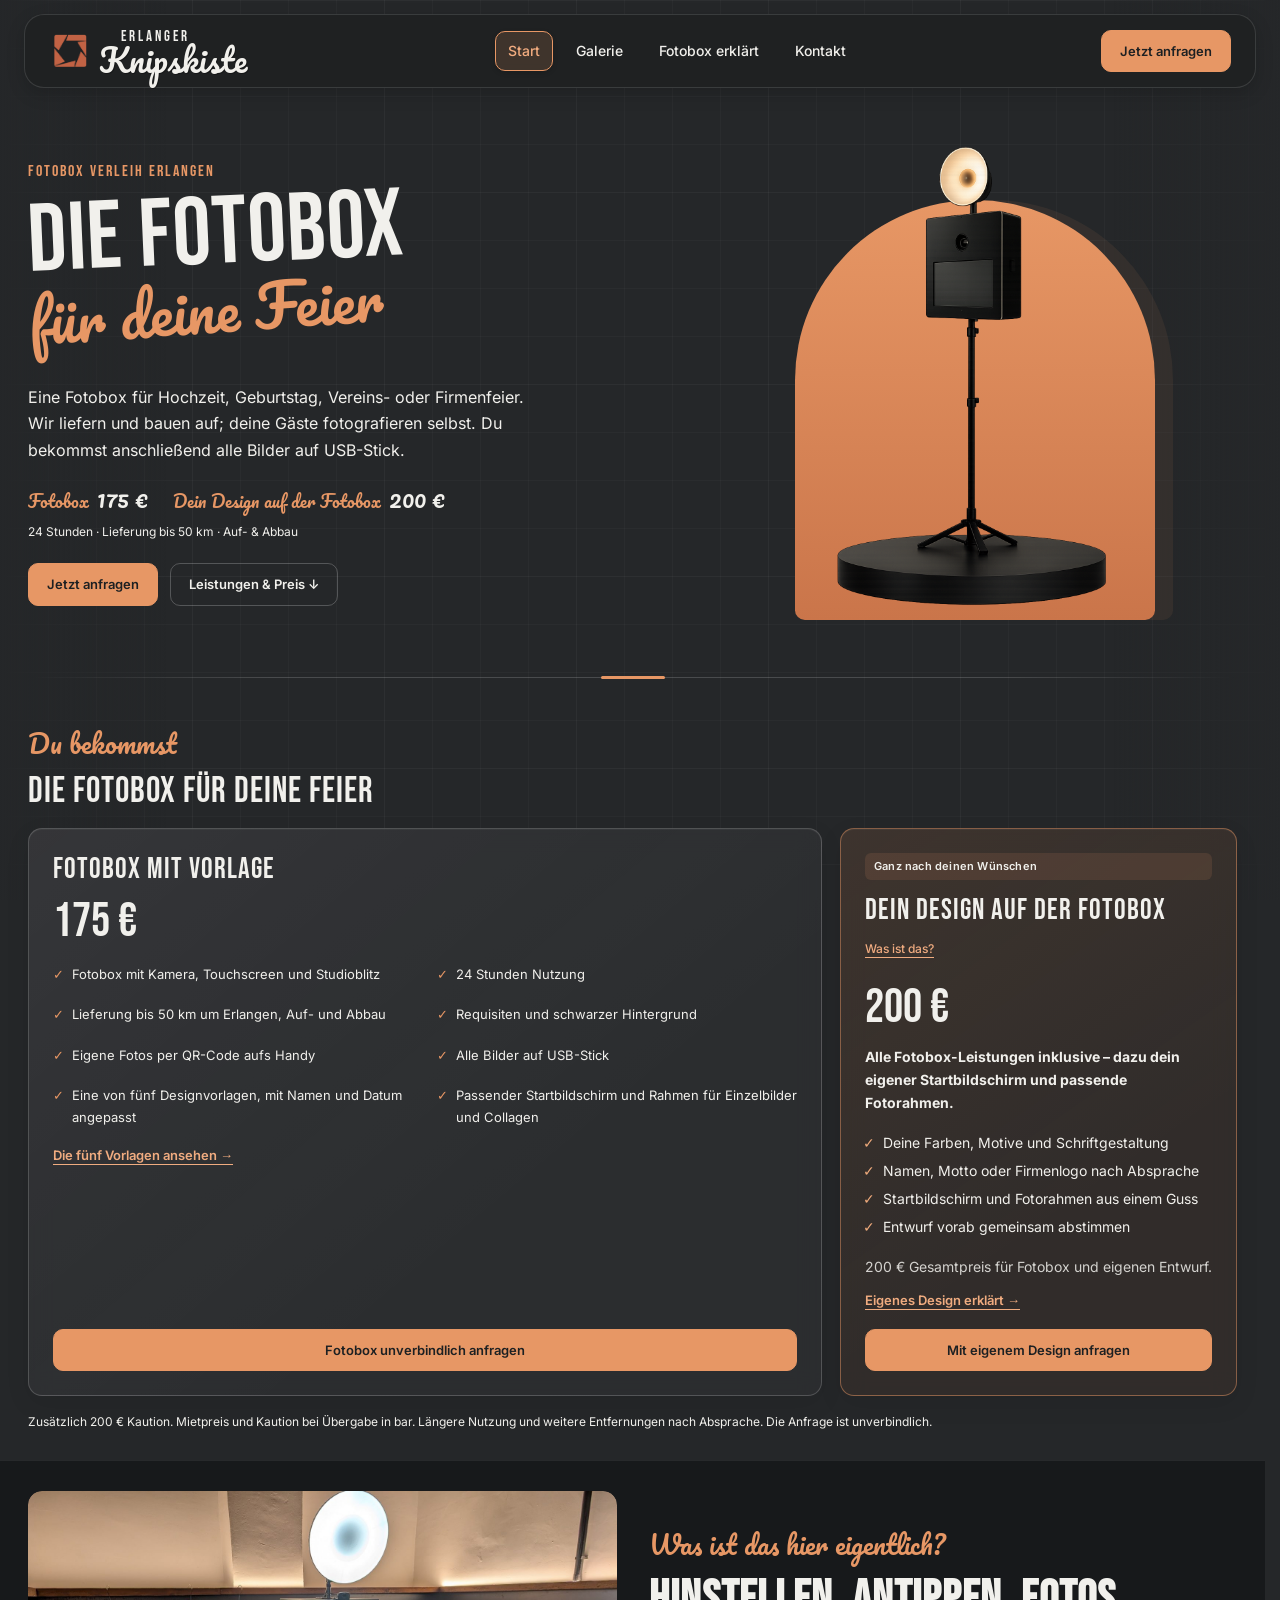
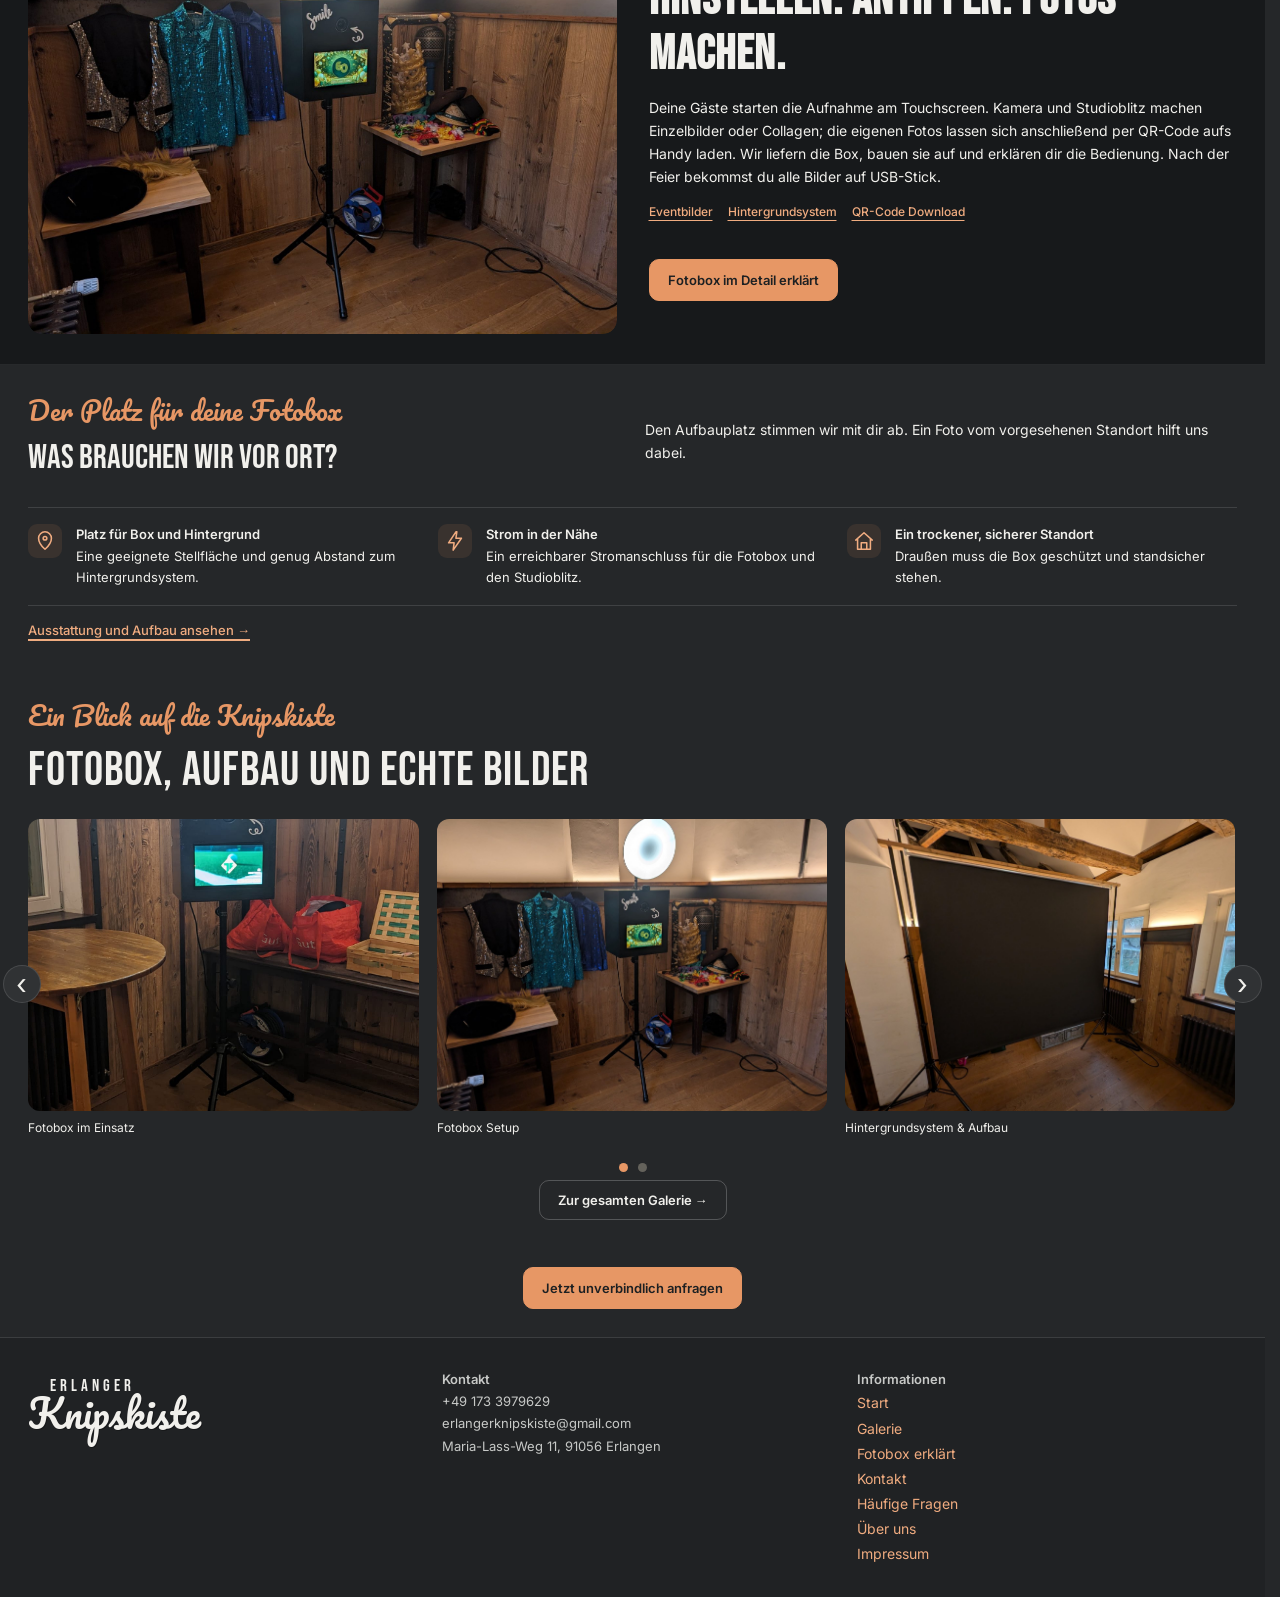
==== commit 4b5f6d5e: "Add files via upload" ====
--- a/index.html
+++ b/index.html
@@ -6,7 +6,7 @@
 <style id="font-loading-style">html.fonts-loading body{opacity:0}html.fonts-ready body{opacity:1;transition:opacity .14s ease}</style>
 <script>(function(){var d=document.documentElement;d.classList.add('fonts-loading');function done(){d.classList.remove('fonts-loading');d.classList.add('fonts-ready')}var t=setTimeout(done,1200);if(document.fonts&&document.fonts.ready){document.fonts.ready.then(function(){clearTimeout(t);done()}).catch(done)}else{window.addEventListener('load',done,{once:true})}})();</script>
 <title>Erlanger Knipskiste – Fotobox, Leistungen &amp; Preis</title>
-<meta content="Fotobox aus Erlangen: Fotobox 175 €, eigenes Design +25 €. Mit Lieferung, Aufbau, Requisiten und USB-Stick. Bilder ansehen und unverbindlich anfragen." name="description">
+<meta content="Fotobox aus Erlangen: Fotobox mit Vorlage 175 €, mit eigenem Design 200 €. Mit Lieferung, Aufbau, Requisiten und USB-Stick. Bilder ansehen und unverbindlich anfragen." name="description">
 <link href="assets/favicon-32x32.png?v=2" rel="icon" sizes="32x32" type="image/png">
 <link href="favicon.ico?v=2" rel="shortcut icon">
 <link href="assets/apple-touch-icon.png?v=2" rel="apple-touch-icon" sizes="180x180">
@@ -14,7 +14,7 @@
 <meta content="de_DE" property="og:locale">
 <meta content="Erlanger Knipskiste" property="og:site_name">
 <meta content="Erlanger Knipskiste – Fotobox, Leistungen &amp; Preis" property="og:title">
-<meta content="Fotobox aus Erlangen: Fotobox 175 €, eigenes Design +25 €. Mit Lieferung, Aufbau, Requisiten und USB-Stick. Bilder ansehen und unverbindlich anfragen." property="og:description">
+<meta content="Fotobox aus Erlangen: Fotobox mit Vorlage 175 €, mit eigenem Design 200 €. Mit Lieferung, Aufbau, Requisiten und USB-Stick. Bilder ansehen und unverbindlich anfragen." property="og:description">
 <meta content="https://erlangerknipskiste.de/" property="og:url">
 <meta content="https://erlangerknipskiste.de/assets/photobox_setup_real.jpg" property="og:image">
 <meta content="Aufgebaute Erlanger Knipskiste Fotobox bei einer Veranstaltung" property="og:image:alt">
@@ -54,7 +54,7 @@
 html{scroll-padding-top:100px;}
 }
 </style>
-<link href="anpassungen.css" rel="stylesheet"><link href="kompakt.css" rel="stylesheet"></head>
+<link href="anpassungen.css?v=42" rel="stylesheet"><link href="kompakt.css" rel="stylesheet"><link href="ruhig.css" rel="stylesheet"><link href="mobil.css" rel="stylesheet"><link href="fein.css?v=42" rel="stylesheet"></head>
 <body id="knipskiste" class="darkPreview"><header class="topbar">
 <a aria-label="Erlanger Knipskiste Startseite" class="brand" href="index.html">
 <img alt="" aria-hidden="true" class="brandMark" src="assets/knipskiste-logo-transparent.png">
@@ -68,9 +68,9 @@
 </header><main id="start"><section class="hero heroRedesign paper">
 <div class="heroText heroCard frostedSurface">
 <p class="eyebrow">Fotobox Verleih Erlangen</p>
-<h1><span>DIE FOTOBOX</span><em>für Erlanger</em></h1>
+<h1><span>DIE FOTOBOX</span><em>für deine Feier</em></h1>
 <p class="lead">Eine Fotobox für Hochzeit, Geburtstag, Vereins- oder Firmenfeier. Wir liefern und bauen auf; deine Gäste fotografieren selbst. Du bekommst anschließend alle Bilder auf USB-Stick.</p>
-<p class="heroPriceLine"><a href="#preise">Fotobox <strong>175 €</strong></a><a href="#preise">Eigenes Design <strong>+25 €</strong></a><small>24 Stunden · Lieferung bis 50 km · Auf- &amp; Abbau</small></p><div class="actions">
+<p class="heroPriceLine"><a href="#preise">Fotobox <strong>175 €</strong></a><a href="#preise">Dein Design auf der Fotobox <strong>200 €</strong></a><small>24 Stunden · Lieferung bis 50 km · Auf- &amp; Abbau</small></p><div class="actions">
 <a class="btn primary" data-highlight-anfrage="true" href="kontakt.html#anfrage">Jetzt anfragen</a>
 <a class="btn ghost" href="#preise">Leistungen &amp; Preis ↓</a>
 </div>
@@ -82,7 +82,7 @@
 <img alt="Erlanger Knipskiste Fotobox" class="heroBoothClean" src="assets/hero_redesign_fotobox.png">
 </div>
 </div>
-</section><section class="paper homePackages pricing" id="preise"><div class="sectionHead"><p class="script">Du bekommst</p><h2>Die Fotobox für deine Feier</h2></div><div class="priceGrid compactPriceGrid singleOfferGrid"><article class="priceCard frostedSurface"><h3>Fotobox mieten</h3><strong>175 €</strong><ul class="includedList"><li>Fotobox mit Kamera, Touchscreen und Studioblitz</li><li>24 Stunden Nutzung</li><li>Lieferung bis 50 km um Erlangen, Auf- und Abbau</li><li>Requisiten und schwarzer Hintergrund</li><li>Eigene Fotos per QR-Code aufs Handy</li><li>Alle Bilder auf USB-Stick</li><li>Eine von fünf Designvorlagen, mit Namen und Datum angepasst</li><li>Passender Startbildschirm und Rahmen für Einzelbilder und Collagen</li></ul><a class="textLink packageDetail" href="funktionierts.html#vorlagen">Die fünf Vorlagen ansehen →</a><a class="btn primary packageBook" href="kontakt.html#anfrage">Fotobox unverbindlich anfragen</a></article><article class="priceCard frostedSurface"><h3>Optional: eigenes Design</h3><strong>+25 €</strong><p>Ein eigener Entwurf statt einer vorhandenen Vorlage: Farben, Motive und Schrift nach deinen Wünschen.</p><p>Startbildschirm und Fotorahmen werden aufeinander abgestimmt. Den Entwurf besprechen wir vorab mit dir.</p><p><b>Gesamtpreis mit eigenem Design: 200 €.</b></p><a class="textLink packageDetail" href="funktionierts.html#design-pakete">Eigenes Design erklärt →</a><a class="btn primary packageBook" href="kontakt.html?design=custom#anfrage">Mit eigenem Design anfragen</a></article></div><p class="bookingNote">Zusätzlich 200 € Kaution. Mietpreis und Kaution bei Übergabe in bar. Längere Nutzung und weitere Entfernungen nach Absprache. Die Anfrage ist unverbindlich.</p></section><section class="photoFeature dark reveal" id="fotobox-ueberblick">
+</section><div class="homeDivider" aria-hidden="true"><span></span></div><section class="paper homePackages pricing" id="preise"><div class="sectionHead"><p class="script">Du bekommst</p><h2>Die Fotobox für deine Feier</h2></div><div class="priceGrid compactPriceGrid singleOfferGrid"><article class="priceCard frostedSurface"><h3>Fotobox mit Vorlage</h3><strong>175 €</strong><ul class="includedList"><li>Fotobox mit Kamera, Touchscreen und Studioblitz</li><li>24 Stunden Nutzung</li><li>Lieferung bis 50 km um Erlangen, Auf- und Abbau</li><li>Requisiten und schwarzer Hintergrund</li><li>Eigene Fotos per QR-Code aufs Handy</li><li>Alle Bilder auf USB-Stick</li><li>Eine von fünf Designvorlagen, mit Namen und Datum angepasst</li><li>Passender Startbildschirm und Rahmen für Einzelbilder und Collagen</li></ul><a class="textLink packageDetail" href="funktionierts.html#vorlagen">Die fünf Vorlagen ansehen →</a><a class="btn primary packageBook" href="kontakt.html#anfrage">Fotobox unverbindlich anfragen</a></article><article class="priceCard frostedSurface customOffer"><span class="offerBadge">Ganz nach deinen Wünschen</span><h3>Dein Design auf der Fotobox</h3><button class="customInfoButton" data-custom-info="true" type="button" aria-expanded="false">Was ist das?</button><strong>200 €</strong><p><b>Alle Fotobox-Leistungen inklusive – dazu dein eigener Startbildschirm und passende Fotorahmen.</b></p><ul class="customHighlights"><li>Deine Farben, Motive und Schriftgestaltung</li><li>Namen, Motto oder Firmenlogo nach Absprache</li><li>Startbildschirm und Fotorahmen aus einem Guss</li><li>Entwurf vorab gemeinsam abstimmen</li></ul><p class="offerTotal">200 € Gesamtpreis für Fotobox und eigenen Entwurf.</p><a class="textLink packageDetail" href="funktionierts.html#design-pakete">Eigenes Design erklärt →</a><a class="btn primary packageBook" href="kontakt.html?design=custom#anfrage">Mit eigenem Design anfragen</a></article></div><p class="bookingNote">Zusätzlich 200 € Kaution. Mietpreis und Kaution bei Übergabe in bar. Längere Nutzung und weitere Entfernungen nach Absprache. Die Anfrage ist unverbindlich.</p></section><section class="photoFeature dark reveal" id="fotobox-ueberblick">
 <div class="featureImageWrap">
 <img alt="Echte Erlanger Knipskiste Fotobox mit Requisiten, Blitz und Hintergrundsystem" class="featureImage" src="assets/fotobox_setup.jpg">
 </div>
@@ -94,7 +94,7 @@
 <a href="galerie.html">Eventbilder</a><a href="galerie.html#hintergrundsystem">Hintergrundsystem</a><a href="funktionierts.html#qr-download">QR-Code Download</a></div>
 <a class="btn primary" href="funktionierts.html">Fotobox im Detail erklärt</a></div>
 </section>
-<section class="paper homeGallery" id="galerie-vorschau"><div class="sectionHead"><p class="script">Ein Blick auf die Knipskiste</p><h2>Fotobox, Aufbau und echte Bilder</h2></div><div class="homeGalleryCarousel" aria-label="Bilder aus der Galerie"><div class="homeGalleryShell"><button type="button" data-gallery-step="-1" aria-label="Vorherige Galeriebilder">‹</button><div class="homeGalleryTrack"><button class="homeGalleryCard lightboxTrigger" data-caption="Gäste mit Requisiten" data-large="assets/gallery_group.jpg" type="button"><img alt="Gäste mit Requisiten" src="assets/gallery_group.jpg" loading="lazy"><span>Gäste mit Requisiten</span></button>
+<section class="paper siteRequirements" id="vor-ort"><div class="requirementsIntro"><p class="script">Der Platz für deine Fotobox</p><h2>Was brauchen wir vor Ort?</h2><p>Den Aufbauplatz stimmen wir mit dir ab. Ein Foto vom vorgesehenen Standort hilft uns dabei.</p></div><ul class="requirementsList"><li><svg class="requirementIcon" aria-hidden="true" viewbox="0 0 24 24" fill="none" stroke="currentColor" stroke-width="1.7" stroke-linecap="round" stroke-linejoin="round"><path d="M12 21s7-6 7-12a7 7 0 0 0-14 0c0 6 7 12 7 12Z"></path><circle cx="12" cy="9" r="2"></circle></svg><strong>Platz für Box und Hintergrund</strong><span>Eine geeignete Stellfläche und genug Abstand zum Hintergrundsystem.</span></li><li><svg class="requirementIcon" aria-hidden="true" viewbox="0 0 24 24" fill="none" stroke="currentColor" stroke-width="1.7" stroke-linecap="round" stroke-linejoin="round"><path d="m13 2-8 12h6l-1 8 9-13h-6l1-7Z"></path></svg><strong>Strom in der Nähe</strong><span>Ein erreichbarer Stromanschluss für die Fotobox und den Studioblitz.</span></li><li><svg class="requirementIcon" aria-hidden="true" viewbox="0 0 24 24" fill="none" stroke="currentColor" stroke-width="1.7" stroke-linecap="round" stroke-linejoin="round"><path d="m3 11 9-8 9 8M5 10v11h14V10M9 21v-7h6v7"></path></svg><strong>Ein trockener, sicherer Standort</strong><span>Draußen muss die Box geschützt und standsicher stehen.</span></li></ul><a class="textLink" href="funktionierts.html#ausstattung">Ausstattung und Aufbau ansehen →</a></section><section class="paper homeGallery" id="galerie-vorschau"><div class="sectionHead"><p class="script">Ein Blick auf die Knipskiste</p><h2>Fotobox, Aufbau und echte Bilder</h2></div><div class="homeGalleryCarousel" aria-label="Bilder aus der Galerie"><div class="homeGalleryShell"><button type="button" data-gallery-step="-1" aria-label="Vorherige Galeriebilder">‹</button><div class="homeGalleryTrack"><button class="homeGalleryCard lightboxTrigger" data-caption="Gäste mit Requisiten" data-large="assets/gallery_group.jpg" type="button"><img alt="Gäste mit Requisiten" src="assets/gallery_group.jpg" loading="lazy"><span>Gäste mit Requisiten</span></button>
 <button class="homeGalleryCard lightboxTrigger" data-caption="Fotobox im Einsatz" data-large="assets/photobox_setup_real.jpg" type="button"><img alt="Fotobox im Einsatz" src="assets/photobox_setup_real.jpg" loading="lazy"><span>Fotobox im Einsatz</span></button>
 <button class="homeGalleryCard lightboxTrigger" data-caption="Fotobox Setup" data-large="assets/fotobox_setup.jpg" type="button"><img alt="Fotobox Setup" src="assets/fotobox_setup.jpg" loading="lazy"><span>Fotobox Setup</span></button>
 <button class="homeGalleryCard lightboxTrigger" data-caption="Hintergrundsystem &amp; Aufbau" data-large="assets/background_system.jpg" type="button"><img alt="Hintergrundsystem &amp; Aufbau" src="assets/background_system.jpg" loading="lazy"><span>Hintergrundsystem &amp; Aufbau</span></button>
@@ -109,7 +109,7 @@
 <p><b>Kontakt</b><br>+49 173 3979629<br>erlangerknipskiste@gmail.com<br>Maria-Lass-Weg 11, 91056 Erlangen</p>
 <p class="footerLinks"><b>Informationen</b><br><a href="index.html">Start</a><br><a href="galerie.html">Galerie</a><br><a href="funktionierts.html">Fotobox erklärt</a><br><a href="kontakt.html">Kontakt</a><br><a href="funktionierts.html#faq">Häufige Fragen</a><br><a href="kontakt.html#ueber-uns">Über uns</a><br><a href="impressum.html">Impressum</a></p>
 </footer><div aria-hidden="true" class="lightbox" id="lightbox">
-<button aria-label="Schließen" class="lightboxClose" type="button">×</button>
+<button aria-label="Schließen" class="lightboxClose" type="button"><span class="closeMark" aria-hidden="true">×</span><span>Schließen</span></button>
 <figure class="lightboxFigure"><img alt="Großansicht Galerie" id="lightboxImage"><figcaption id="lightboxCaption"></figcaption></figure>
 </div><script src="script.js"></script><script src="kompakt.js"></script></body>
 </html>
--- a/anpassungen.css
+++ b/anpassungen.css
@@ -321,7 +321,7 @@
 #knipskiste .infoDialog p,#knipskiste .infoDialog .designNote{font:400 14px/1.7 Inter,sans-serif!important;background:none!important;border:0!important;padding:0!important}
 #knipskiste .infoClose{position:absolute;right:10px;top:10px;background:none;color:#151515;border:0;box-shadow:none;padding:4px 10px;font:28px/1 Inter,sans-serif;cursor:pointer}
 #knipskiste .simpleDesignPhotos{display:flex;gap:16px;align-items:flex-start;flex-wrap:wrap}
-#knipskiste .simpleDesignPhoto{flex:1 1 200px;min-width:0;max-width:calc(25% - 12px);padding:0;background:none;border:0;box-shadow:none;cursor:zoom-in}
+#knipskiste .simpleDesignPhoto{flex:1 1 200px;min-width:0;max-width:none;padding:0;background:none;border:0;box-shadow:none;cursor:zoom-in}
 #knipskiste .simpleDesignPhoto img{width:100%;height:auto;display:block;object-fit:contain}
 #knipskiste .simpleDesignPhoto>span{display:block;font:400 12px/1.5 Inter,sans-serif;padding-top:8px;color:#151515}
 #knipskiste .templateControls{display:flex;justify-content:center;align-items:center;gap:22px;margin:14px 0}
@@ -331,7 +331,7 @@
 #knipskiste .templatesSection .templateCardHead{overflow:visible!important;height:auto!important;min-height:0!important;align-items:center!important;padding:8px 0 14px!important}
 #knipskiste .templatesSection .templateCard h3{font:400 25px/1.7 Pacifico,cursive!important;margin:0!important;padding:3px 0!important;overflow:visible!important}
 #knipskiste .templatesSection .templateCardHead>span{padding-top:0!important}
-@media(max-width:700px){#knipskiste .simpleDesignPhoto{flex-basis:calc(50% - 8px);max-width:calc(50% - 8px)}#knipskiste #start .photoFeature .script,#knipskiste #start .aboutText>.script{font-size:25px!important}#knipskiste #start .heroText .actions{flex-direction:column!important}#knipskiste .templatesSection .templateCardHead{gap:2px!important}}
+@media(max-width:700px){#knipskiste .simpleDesignPhoto{flex-basis:calc(50% - 8px);max-width:none}#knipskiste #start .photoFeature .script,#knipskiste #start .aboutText>.script{font-size:25px!important}#knipskiste #start .heroText .actions{flex-direction:column!important}#knipskiste .templatesSection .templateCardHead{gap:2px!important}}
 /* Eigenständiger Vorlagenbereich: keine historischen Kartenregeln mehr. */
 #knipskiste .boothTemplates>.sectionHead{display:block;margin-bottom:18px!important}
 #knipskiste .boothTemplates .sectionHead h2{font:400 32px/1.2 'Bebas Neue',sans-serif;margin:8px 0}
--- a/kompakt.css
+++ b/kompakt.css
@@ -163,3 +163,29 @@
 #knipskiste .boothImageStage{background-color:#dedad3!important;background-image:conic-gradient(#e9e5df 25%,#d4d0ca 0 50%,#e9e5df 0 75%,#d4d0ca 0)!important;background-size:16px 16px!important}
 #knipskiste .boothShot:first-child .boothImageStage{background:#202326!important}
 #knipskiste .bookingTemplate img{aspect-ratio:16/9!important;object-fit:contain!important;background:#202326}
+
+/* Offene orange Preiszeile und hervorgehobenes Wunschdesign */
+#knipskiste #start .heroText .heroPriceLine a,#knipskiste #start .heroText .heroPriceLine a:hover{font:400 17px/1.7 Pacifico,cursive!important;color:#eda376!important;background:none!important;border:0!important;border-radius:0!important;padding:0!important;box-shadow:none!important;backdrop-filter:none!important;letter-spacing:0!important;align-items:baseline!important}
+#knipskiste #start .heroText .heroPriceLine strong{font:400 23px/1.7 Pacifico,cursive!important;color:#ffba8c!important;letter-spacing:0!important}
+#knipskiste #start .heroText .heroPriceLine{gap:6px 25px!important}
+#knipskiste #start .heroText .heroPriceLine a:hover{color:#ffcaab!important}
+#knipskiste #start .singleOfferGrid{grid-template-columns:repeat(2,minmax(0,1fr))!important}
+#knipskiste #start .customOffer{position:relative;border:1px solid rgba(237,163,118,.7)!important;background:linear-gradient(145deg,rgba(216,124,76,.23),rgba(255,240,220,.07))!important;box-shadow:0 12px 38px rgba(215,125,82,.13),inset 0 1px 0 rgba(255,255,255,.13)!important}
+#knipskiste .offerBadge{display:inline-block;margin:0 0 14px;padding:5px 12px;border-radius:20px;color:#241a14;background:#f1ac7d;font:600 11px/1.4 Inter,sans-serif!important;letter-spacing:.2px}
+#knipskiste .customHighlights{padding-left:18px;margin:12px 0 16px;font:400 14px/1.7 Inter,sans-serif!important}
+#knipskiste .customHighlights li{margin:5px 0}
+#knipskiste .customHighlights li::marker{color:#f1ac7d}
+#knipskiste .offerTotal{font-size:12px!important;opacity:.85}
+#knipskiste .customTemplate{border:1px solid rgba(237,163,118,.6)!important;background:rgba(215,125,82,.12)!important}
+#knipskiste #start .homeGallery{padding-left:0!important;padding-right:0!important;overflow:visible!important}
+#knipskiste .homeGalleryCarousel{width:100%!important;max-width:none!important;margin:0!important}
+#knipskiste .homeGalleryShell{display:block!important;position:relative;max-width:none!important;width:100%!important}
+#knipskiste .homeGalleryShell>button{position:absolute;top:calc(50% - 20px);z-index:2;width:38px!important;height:38px!important}
+#knipskiste .homeGalleryShell>button:first-child{left:-50px}
+#knipskiste .homeGalleryShell>button:last-child{right:-50px}
+#knipskiste .galleryNext{text-align:center;padding-top:24px!important;padding-bottom:28px!important}
+#knipskiste .galleryNext .script{font-size:25px!important;margin:0 0 8px}
+#knipskiste .galleryNext p:not(.script){font:400 14px/1.6 Inter,sans-serif!important}
+#knipskiste .galleryNext .actions{justify-content:center;flex-wrap:wrap}
+@media(max-width:1600px){#knipskiste .homeGalleryShell>button:first-child{left:-37px}#knipskiste .homeGalleryShell>button:last-child{right:-37px}}
+@media(max-width:700px){#knipskiste .homeGalleryShell>button:first-child{left:5px}#knipskiste .homeGalleryShell>button:last-child{right:5px}#knipskiste .homeGalleryShell>button{background:rgba(28,26,25,.85)!important;backdrop-filter:blur(8px)}#knipskiste #start .singleOfferGrid{grid-template-columns:1fr!important}#knipskiste #start .heroText .heroPriceLine a{font-size:15px!important}#knipskiste #start .heroText .heroPriceLine strong{font-size:20px!important}}
--- a/ruhig.css
+++ b/ruhig.css
@@ -0,0 +1,185 @@
+/* Ruhiger Entwurf: dezentes Karo, klare Flächen, freie Textbereiche.
+   Die höhere Spezifität löst die bisherigen experimentellen Glasregeln ab. */
+#knipskiste#knipskiste#knipskiste {
+ --paper:#252729;--paper2:#2e3032;--cream:#f1f0ec;--muted:#bdbfbe;
+ --rust:#e79765;--rust-dark:#d68554;--line:rgba(255,255,255,.12);
+ --content-inset:max(28px,calc((100vw - 1240px)/2));
+ color:var(--cream)!important;background-color:var(--paper)!important;
+ background-image:linear-gradient(rgba(255,255,255,.022) 1px,transparent 1px),linear-gradient(90deg,rgba(255,255,255,.022) 1px,transparent 1px),linear-gradient(rgba(255,255,255,.015) 1px,transparent 1px),linear-gradient(90deg,rgba(255,255,255,.015) 1px,transparent 1px)!important;
+ background-size:48px 48px,48px 48px,192px 192px,192px 192px!important;
+ background-attachment:fixed!important;font:400 15px/1.65 Inter,system-ui,sans-serif;
+}
+#knipskiste#knipskiste#knipskiste::before,#knipskiste#knipskiste#knipskiste::after{display:none!important;content:none!important}
+#knipskiste#knipskiste#knipskiste #start{padding-top:0!important}
+#knipskiste#knipskiste#knipskiste #start *{backdrop-filter:none!important;-webkit-backdrop-filter:none!important}
+#knipskiste#knipskiste#knipskiste #start>section{background:transparent!important;color:var(--cream)!important;border:0!important;border-radius:0!important;padding-left:var(--content-inset)!important;padding-right:var(--content-inset)!important}
+#knipskiste#knipskiste#knipskiste #start>section::before,#knipskiste#knipskiste#knipskiste #start>section::after{content:none!important}
+#knipskiste#knipskiste#knipskiste #start :is(p,li,h1,h2,h3,h4,label,small,strong,span,b,summary){color:var(--cream)!important}
+#knipskiste#knipskiste#knipskiste #start p,#knipskiste#knipskiste#knipskiste #start li{line-height:1.65!important}
+#knipskiste#knipskiste#knipskiste #start .script,#knipskiste#knipskiste#knipskiste #start .eyebrow{color:var(--rust)!important}
+#knipskiste#knipskiste#knipskiste #start .script{font:400 26px/1.5 Pacifico,cursive!important;margin:0 0 8px!important;text-shadow:none!important}
+#knipskiste#knipskiste#knipskiste #start h2{background:none!important;border:0!important;box-shadow:none!important;text-shadow:none!important;padding:0!important;margin:0 0 14px!important;line-height:1.15!important}
+/* Nur die schwebende Navigation bleibt leicht transparent. */
+#knipskiste#knipskiste#knipskiste .topbar{height:74px!important;min-height:74px!important;top:14px!important;width:calc(100% - 48px)!important;max-width:1296px!important;padding:0 24px!important;gap:24px!important;background:rgba(31,33,35,.94)!important;backdrop-filter:blur(12px)!important;-webkit-backdrop-filter:blur(12px)!important;border:1px solid rgba(255,255,255,.12)!important;border-radius:20px!important;box-shadow:0 6px 18px rgba(0,0,0,.16)!important}
+#knipskiste#knipskiste#knipskiste .topbar nav a{font:500 14px/1.4 Inter,sans-serif!important;letter-spacing:0!important;text-transform:none!important;padding:9px 12px!important;border-radius:10px!important}
+#knipskiste#knipskiste#knipskiste .topbar nav a.active{background:rgba(231,151,101,.16)!important;color:#f3ad80!important}
+#knipskiste#knipskiste#knipskiste :is(.btn,.navbtn,button[type='submit']){font:600 13px/1.4 Inter,sans-serif!important;letter-spacing:0!important;text-transform:none!important;padding:11px 18px!important;border-radius:10px!important;box-shadow:none!important;backdrop-filter:none!important;-webkit-backdrop-filter:none!important;background-image:none!important;transition:background-color .18s ease,border-color .18s ease,color .18s ease!important;transform:none!important}
+#knipskiste#knipskiste#knipskiste :is(.btn.primary,.navbtn,button[type='submit']){background:var(--rust)!important;border:1px solid var(--rust)!important;color:#1d2022!important}
+#knipskiste#knipskiste#knipskiste :is(.btn.primary,.navbtn,button[type='submit']):hover{background:#f0a775!important;border-color:#f0a775!important;color:#1d2022!important}
+#knipskiste#knipskiste#knipskiste .btn.ghost{background:transparent!important;border:1px solid rgba(255,255,255,.22)!important;color:var(--cream)!important}
+#knipskiste#knipskiste#knipskiste .btn.ghost:hover{background:#343638!important;border-color:rgba(255,255,255,.4)!important}
+#knipskiste#knipskiste#knipskiste :is(.textLink,.packageDetail,.footer a:not(.logo)){color:#f0ac80!important;text-underline-offset:4px}
+#knipskiste#knipskiste#knipskiste a:focus-visible,#knipskiste#knipskiste#knipskiste button:focus-visible{outline:2px solid var(--rust)!important;outline-offset:4px!important}
+/* Leseflächen: keine pauschalen Glas- oder Lichtrahmen. */
+#knipskiste#knipskiste#knipskiste :is(.frostedSurface,.heroCard,.priceCard,.contactInfo,.inquiryPanel,.designPackage,.boothSlide,.sketchStep,.simpleDesignPhoto,.galleryTile,.homeGalleryCard,.functionGrid>div,.contactChannels a,.legalPageCard){backdrop-filter:none!important;-webkit-backdrop-filter:none!important;background-image:none!important;box-shadow:none!important;filter:none!important;border-radius:14px!important;transform:none!important}
+#knipskiste#knipskiste#knipskiste :is(.frostedSurface,.heroCard,.priceCard,.contactInfo,.inquiryPanel,.designPackage,.boothSlide,.sketchStep)::before,#knipskiste#knipskiste#knipskiste :is(.frostedSurface,.heroCard,.priceCard,.contactInfo,.inquiryPanel,.designPackage,.boothSlide,.sketchStep)::after{content:none!important;display:none!important}
+/* Freier Einstieg, die Fotobox steht im Vordergrund. */
+#knipskiste#knipskiste#knipskiste #start>.hero{padding-top:132px!important;padding-bottom:28px!important;min-height:580px!important;gap:44px!important;align-items:center!important;grid-template-columns:minmax(0,1.1fr) minmax(0,.9fr)!important;overflow:visible!important}
+#knipskiste#knipskiste#knipskiste .heroText.heroCard{background:none!important;border:0!important;padding:0!important;margin-left:0!important;max-width:660px!important;border-radius:0!important}
+#knipskiste#knipskiste#knipskiste .hero h1 span{font-size:clamp(64px,7.5vw,104px)!important;line-height:.95!important;transform:none!important;letter-spacing:1px!important;text-shadow:none!important}
+#knipskiste#knipskiste#knipskiste .hero h1 em{font:400 clamp(36px,4.5vw,58px)/1.25 Pacifico,cursive!important;margin:0!important;color:var(--rust)!important;transform:none!important;text-shadow:none!important}
+#knipskiste#knipskiste#knipskiste .hero .lead{font-size:16px!important;line-height:1.7!important;margin-top:20px!important;color:#d4d5d1!important;max-width:580px}
+#knipskiste#knipskiste#knipskiste .heroPriceLine{margin-top:18px!important}
+#knipskiste#knipskiste#knipskiste .heroPriceLine a{background:none!important;border:0!important;box-shadow:none!important;backdrop-filter:none!important;padding:0!important;color:var(--rust)!important;font:400 17px/1.7 Pacifico,cursive!important}
+#knipskiste#knipskiste#knipskiste .heroPriceLine strong{color:var(--rust)!important;font:400 23px/1.5 Pacifico,cursive!important}
+#knipskiste#knipskiste#knipskiste .heroPriceLine small{color:#bdbfbe!important;font:400 12px/1.6 Inter,sans-serif!important}
+#knipskiste#knipskiste#knipskiste .hero .actions{gap:12px!important;margin-top:22px!important}
+#knipskiste#knipskiste#knipskiste .heroShowcase{min-height:420px!important;max-height:480px!important;display:grid;place-items:center;transform:none!important}
+#knipskiste#knipskiste#knipskiste :is(.showcaseArch,.showcaseGlow){display:none!important}
+#knipskiste#knipskiste#knipskiste .showcaseCard{background:none!important;border:0!important;box-shadow:none!important;transform:none!important;padding:0!important;position:relative!important;inset:auto!important;width:100%!important;height:440px!important}
+#knipskiste#knipskiste#knipskiste .heroBoothClean{width:100%!important;height:100%!important;object-fit:contain!important;filter:none!important;animation:none!important;transform:none!important}
+/* Zwei klar lesbare Angebote, der eigene Entwurf bekommt nur einen Akzent. */
+#knipskiste#knipskiste#knipskiste .priceCard{background:#2e3032!important;border:1px solid rgba(255,255,255,.13)!important;padding:24px!important}
+#knipskiste#knipskiste#knipskiste .compactPriceGrid{gap:18px!important}
+#knipskiste#knipskiste#knipskiste .priceCard.customOffer{background:#303133!important;border-color:rgba(231,151,101,.5)!important}
+#knipskiste#knipskiste#knipskiste .offerBadge{background:rgba(231,151,101,.12)!important;color:#f0ac80!important;border:0!important;border-radius:6px!important;font:600 11px/1.5 Inter,sans-serif!important;padding:5px 9px!important;box-shadow:none!important}
+#knipskiste#knipskiste#knipskiste .priceCard>strong{color:var(--rust)!important}
+#knipskiste#knipskiste#knipskiste .bookingNote{color:#bdbfbe!important;font-size:12px!important}
+/* Bild + Text, ohne zusätzliche Rahmen um den Text. */
+#knipskiste#knipskiste#knipskiste .photoFeature{gap:32px!important;align-items:center!important}
+#knipskiste#knipskiste#knipskiste .featureImageWrap{background:none!important;border:0!important;padding:0!important;border-radius:14px!important;overflow:hidden}
+#knipskiste#knipskiste#knipskiste .featureImage{border:0!important;box-shadow:none!important;border-radius:14px!important;min-height:0!important;max-height:360px!important;object-fit:cover}
+#knipskiste#knipskiste#knipskiste .featureCopy p:not(.script){font-size:14px!important;color:#d4d5d1!important}
+#knipskiste#knipskiste#knipskiste .placeholderList{gap:15px!important;margin:14px 0 18px!important}
+#knipskiste#knipskiste#knipskiste .placeholderList a{background:none!important;border:0!important;padding:0!important;box-shadow:none!important;color:#f0ac80!important;text-decoration:underline;text-underline-offset:4px;font:500 12px/1.5 Inter,sans-serif!important}
+/* Galerie: Fotos und Beschriftung, keine gläsernen Bildkarten. */
+#knipskiste#knipskiste#knipskiste :is(.galleryTile,.homeGalleryCard){background:transparent!important;border:0!important;border-radius:0!important;overflow:visible!important}
+#knipskiste#knipskiste#knipskiste :is(.galleryTile img,.homeGalleryCard img){border-radius:12px!important}
+#knipskiste#knipskiste#knipskiste :is(.galleryCaption,.homeGalleryCard span){background:none!important;padding:8px 0!important;color:#c7c9c7!important;font:400 12px/1.5 Inter,sans-serif!important}
+#knipskiste#knipskiste#knipskiste .galleryNext{background:none!important;border:0!important;border-top:1px solid var(--line)!important;box-shadow:none!important;backdrop-filter:none!important;border-radius:0!important;padding:24px 0!important}
+#knipskiste#knipskiste#knipskiste .homeGalleryShell>button,#knipskiste#knipskiste#knipskiste .boothControls button[data-slide]{background:#303234!important;border:1px solid var(--line)!important;box-shadow:none!important;border-radius:50%!important}
+@media(min-width:701px) and (max-width:1360px){#knipskiste#knipskiste#knipskiste .homeGalleryShell>button:first-child{left:-25px!important}#knipskiste#knipskiste#knipskiste .homeGalleryShell>button:last-child{right:-25px!important}}
+/* Kompakte Unterseiten, weiterhin vier direkt anwählbare Bereiche. */
+#knipskiste#knipskiste#knipskiste #start>.subpageHero{padding-top:124px!important;padding-bottom:18px!important}
+#knipskiste#knipskiste#knipskiste .subpageHero .eyebrow{font-size:16px!important;margin-bottom:6px!important}
+#knipskiste#knipskiste#knipskiste .subpageHero h1{font-size:clamp(36px,4.5vw,56px)!important;line-height:1.1!important;text-shadow:none!important}
+#knipskiste#knipskiste#knipskiste .subpageHero .btn{margin-top:15px!important}
+#knipskiste#knipskiste#knipskiste .infoTabs{gap:6px!important;max-width:740px!important;padding:4px 0!important}
+#knipskiste#knipskiste#knipskiste .infoTabs a{font:500 13px/1.4 Inter,sans-serif!important;text-transform:none!important;letter-spacing:0!important;padding:10px 16px!important;border:1px solid transparent!important;background:none!important;border-radius:8px!important;box-shadow:none!important}
+#knipskiste#knipskiste#knipskiste .infoTabs a[aria-current='location']{background:#37312d!important;color:#f3ad80!important;border-color:rgba(231,151,101,.22)!important}
+#knipskiste#knipskiste#knipskiste .functionGrid{gap:32px!important;align-items:start!important}
+#knipskiste#knipskiste#knipskiste .functionGrid>div{background:none!important;border:0!important;padding:0!important;border-radius:0!important;box-shadow:none!important;backdrop-filter:none!important;-webkit-backdrop-filter:none!important;height:auto!important}
+#knipskiste#knipskiste#knipskiste .functionGrid>div>h2{margin-left:0!important;margin-right:0!important}
+#knipskiste#knipskiste#knipskiste .functionGrid p{font-size:14px!important;color:#d4d5d1!important}
+#knipskiste#knipskiste#knipskiste .functionVisual img{border:0!important;border-radius:12px!important;box-shadow:none!important;max-height:340px!important;object-fit:cover}
+#knipskiste#knipskiste#knipskiste .functionPlaceholder{background:#2b2d2f!important;border:1px dashed rgba(255,255,255,.2)!important;border-radius:12px!important;box-shadow:none!important;backdrop-filter:none!important;-webkit-backdrop-filter:none!important;padding:20px!important;color:#bdbfbe!important;min-height:190px!important}
+#knipskiste#knipskiste#knipskiste .sharedBlackInfo .functionGrid>div.functionPlaceholder{background:#2b2d2f!important;border:1px dashed rgba(255,255,255,.2)!important;padding:20px!important;border-radius:12px!important}
+#knipskiste#knipskiste#knipskiste .designPackage{background:none!important;border:0!important;border-top:1px solid var(--line)!important;border-radius:0!important;padding:16px 0!important}
+#knipskiste#knipskiste#knipskiste .designNote{background:none!important;border:0!important;box-shadow:none!important;backdrop-filter:none!important;padding:0!important;font-size:13px!important}
+#knipskiste#knipskiste#knipskiste .boothSlide{background:#2e3032!important;border:1px solid var(--line)!important;padding:18px!important}
+#knipskiste#knipskiste#knipskiste .boothShot{background:#26282a!important;border:1px solid var(--line)!important;box-shadow:none!important;border-radius:10px!important;backdrop-filter:none!important}
+#knipskiste#knipskiste#knipskiste .boothSlideHeading{padding:0 0 12px!important;margin-bottom:12px!important}
+#knipskiste#knipskiste#knipskiste .designExamples>.sectionHead{background:none!important;border:0!important;padding:0!important}
+#knipskiste#knipskiste#knipskiste .simpleDesignPhoto{background:#2e3032!important;border:1px solid var(--line)!important;padding:10px!important}
+#knipskiste#knipskiste#knipskiste .sketchStep{background:none!important;border:0!important;border-bottom:1px solid var(--line)!important;border-radius:0!important;padding:0 0 18px!important}
+#knipskiste#knipskiste#knipskiste .sketchStep img{background:#e9e7e1!important;border-radius:10px!important;padding:10px!important;height:170px!important;object-fit:contain}
+#knipskiste#knipskiste#knipskiste .sketchStep h3{font-size:25px!important;margin:12px 0 8px!important}
+#knipskiste#knipskiste#knipskiste .sketchNumber{border-radius:6px!important;box-shadow:none!important;background:#3b322c!important;color:#f3ad80!important}
+#knipskiste#knipskiste#knipskiste #faq .faqGrid details{background:#2e3032!important;border:1px solid var(--line)!important;box-shadow:none!important;border-radius:10px!important;backdrop-filter:none!important;padding:16px!important}
+#knipskiste#knipskiste#knipskiste #faq .faqGrid summary{font:600 14px/1.5 Inter,sans-serif!important;text-transform:none!important;letter-spacing:0!important;filter:none!important;text-shadow:none!important}
+/* Kontakt frei, das Formular als eine einzige Arbeitsfläche. */
+#knipskiste#knipskiste#knipskiste .contactGrid{gap:36px!important}
+#knipskiste#knipskiste#knipskiste .contactInfo{background:none!important;border:0!important;border-radius:0!important;padding:0!important}
+#knipskiste#knipskiste#knipskiste .contactChannels{display:grid!important;grid-template-columns:1fr!important;gap:0!important}
+#knipskiste#knipskiste#knipskiste .contactChannels{background:none!important;border:0!important;padding:0!important}
+#knipskiste#knipskiste#knipskiste .contactChannels a{background:none!important;border:0!important;border-bottom:1px solid var(--line)!important;border-radius:0!important;padding:12px 0!important;box-shadow:none!important;backdrop-filter:none!important;-webkit-backdrop-filter:none!important}
+#knipskiste#knipskiste#knipskiste .inquiryPanel{background:#2e3032!important;border:1px solid var(--line)!important;padding:24px!important}
+#knipskiste#knipskiste#knipskiste .inquiryPanel :is(input,select,textarea){background:#252729!important;border:1px solid rgba(255,255,255,.2)!important;border-radius:8px!important;color:var(--cream)!important;box-shadow:none!important;backdrop-filter:none!important;padding:11px 12px!important}
+#knipskiste#knipskiste#knipskiste .inquiryPanel :is(input,textarea)::placeholder{color:#aeb0ad!important}
+#knipskiste#knipskiste#knipskiste .bookingTemplate{background:#252729!important;border-color:rgba(255,255,255,.14)!important;border-radius:10px!important;box-shadow:none!important}
+#knipskiste#knipskiste#knipskiste .bookingTemplate[aria-pressed='true']{background:#3b312b!important;border-color:var(--rust)!important;box-shadow:inset 0 0 0 1px var(--rust)!important}
+#knipskiste#knipskiste#knipskiste .customDesignVisual{background:#37312d!important;color:#f3ad80!important}
+#knipskiste#knipskiste#knipskiste .designUndecided{background:transparent!important;border-color:rgba(255,255,255,.25)!important;border-radius:8px!important}
+#knipskiste#knipskiste#knipskiste .aboutImages .aboutPhoto{box-shadow:none!important;border:0!important;transform:none!important;border-radius:12px!important;overflow:hidden}
+#knipskiste#knipskiste#knipskiste .aboutPhoto.placeholder{background:#2e3032!important;border:1px dashed var(--line)!important}
+#knipskiste#knipskiste#knipskiste .legalPageCard{background:none!important;border:0!important;padding:0!important}
+#knipskiste#knipskiste#knipskiste .footer{background:#202224!important;border-top:1px solid var(--line)!important;border-radius:0!important;padding:30px var(--content-inset)!important;color:#c7c9c7!important;font-size:13px!important}
+#knipskiste#knipskiste#knipskiste .footer b{font:600 13px/1.5 Inter,sans-serif!important;letter-spacing:0!important}
+#knipskiste#knipskiste#knipskiste .lightboxFigure img{border:0!important;border-radius:10px!important}
+@media(max-width:1000px){
+ #knipskiste#knipskiste#knipskiste #start>.hero{grid-template-columns:minmax(0,1.1fr) minmax(0,.9fr)!important;gap:24px!important}
+ #knipskiste#knipskiste#knipskiste .hero h1 span{font-size:72px!important}
+ #knipskiste#knipskiste#knipskiste .hero h1 em{font-size:42px!important}
+ #knipskiste#knipskiste#knipskiste .heroShowcase,#knipskiste#knipskiste#knipskiste .showcaseCard{height:380px!important;min-height:0!important}
+}
+@media(max-width:700px){
+ #knipskiste#knipskiste#knipskiste{--content-inset:20px}
+ #knipskiste#knipskiste#knipskiste .topbar{top:10px!important;height:68px!important;min-height:68px!important;width:calc(100% - 24px)!important;padding:0 14px!important;gap:10px!important;border-radius:16px!important}
+ #knipskiste#knipskiste#knipskiste .topbar .navbtn{padding:9px 10px!important;font-size:11px!important}
+ #knipskiste#knipskiste#knipskiste .topbar .brand{gap:6px!important;min-width:0!important}
+ #knipskiste#knipskiste#knipskiste .brandMark{width:30px!important;height:30px!important;flex-basis:30px!important}
+ #knipskiste#knipskiste#knipskiste .brand .logo{min-width:112px!important;width:112px!important}
+ #knipskiste#knipskiste#knipskiste .brand .logo strong{font-size:26px!important}
+ #knipskiste#knipskiste#knipskiste .brand .logo span{font-size:12px!important;letter-spacing:2px!important;margin-left:12px!important}
+ #knipskiste#knipskiste#knipskiste .mobileMenuButton{width:30px!important;min-width:30px!important;padding:3px!important;font-size:19px!important;border-radius:8px!important}
+ #knipskiste#knipskiste#knipskiste #start>.hero{grid-template-columns:1fr!important;padding-top:108px!important;gap:18px!important;padding-bottom:16px!important;min-height:0!important}
+ #knipskiste#knipskiste#knipskiste .hero h1 span{font-size:70px!important}
+ #knipskiste#knipskiste#knipskiste .hero h1 em{font-size:40px!important}
+ #knipskiste#knipskiste#knipskiste .hero .lead{font-size:14px!important;margin-top:14px!important}
+ #knipskiste#knipskiste#knipskiste .heroShowcase,#knipskiste#knipskiste#knipskiste .showcaseCard{height:300px!important;min-height:0!important}
+ #knipskiste#knipskiste#knipskiste #start>.subpageHero{padding-top:108px!important}
+ #knipskiste#knipskiste#knipskiste .infoTabs a{padding:10px 8px!important;font-size:12px!important}
+ #knipskiste#knipskiste#knipskiste .functionGrid{gap:20px!important}
+ #knipskiste#knipskiste#knipskiste .inquiryPanel,#knipskiste#knipskiste#knipskiste .priceCard{padding:18px!important}
+ #knipskiste#knipskiste#knipskiste .heroPriceLine{gap:4px 16px!important}
+ #knipskiste#knipskiste#knipskiste .heroPriceLine a{font-size:15px!important}
+ #knipskiste#knipskiste#knipskiste .heroPriceLine strong{font-size:20px!important}
+}
+@media(max-width:370px){#knipskiste#knipskiste#knipskiste .brandMark{display:none!important}#knipskiste#knipskiste#knipskiste .hero h1 span{font-size:60px!important}}
+@media(prefers-reduced-motion:reduce){#knipskiste#knipskiste#knipskiste *,#knipskiste#knipskiste#knipskiste *::before,#knipskiste#knipskiste#knipskiste *::after{animation:none!important;transition:none!important;scroll-behavior:auto!important}}
+
+/* Gezielte Akzente: große Karos, weiche Außenkanten und die orange Bühne. */
+#knipskiste#knipskiste#knipskiste::after{
+ content:""!important;display:block!important;position:fixed;inset:0;z-index:-1;pointer-events:none;
+ background:linear-gradient(90deg,#252729 0%,rgba(37,39,41,.65) 3%,rgba(37,39,41,0) 13%,rgba(37,39,41,0) 87%,rgba(37,39,41,.65) 97%,#252729 100%)!important;
+}
+#knipskiste#knipskiste#knipskiste .heroShowcase{width:100%!important;isolation:isolate}
+#knipskiste#knipskiste#knipskiste .showcaseCard{min-height:0!important}
+#knipskiste#knipskiste#knipskiste .showcaseArch{
+ display:block!important;position:absolute!important;left:50%!important;top:auto!important;bottom:12px!important;
+ transform:translateX(-50%)!important;width:76%!important;max-width:360px!important;height:84%!important;
+ border-radius:220px 220px 12px 12px!important;background:linear-gradient(180deg,#e79765,#ca754a)!important;
+ box-shadow:18px 0 0 rgba(231,151,101,.08)!important;z-index:1!important;
+}
+#knipskiste#knipskiste#knipskiste #start .homePackages .singleOfferGrid{grid-template-columns:minmax(0,2fr) minmax(0,1fr)!important}
+#knipskiste#knipskiste#knipskiste #start .homePackages .priceCard{
+ background-color:rgba(46,48,50,.74)!important;
+ background-image:linear-gradient(140deg,rgba(255,255,255,.045),rgba(255,255,255,0) 65%)!important;
+ backdrop-filter:blur(12px)!important;-webkit-backdrop-filter:blur(12px)!important;
+ border-color:rgba(255,255,255,.18)!important;
+ box-shadow:inset 0 1px 0 rgba(255,255,255,.045),0 8px 24px rgba(0,0,0,.08)!important;
+}
+#knipskiste#knipskiste#knipskiste #start .homePackages .priceCard.customOffer{
+ background-color:rgba(55,48,43,.7)!important;
+ border-color:rgba(231,151,101,.48)!important;
+ background-image:linear-gradient(145deg,rgba(231,151,101,.07),transparent 65%)!important;
+}
+@supports not ((backdrop-filter:blur(12px)) or (-webkit-backdrop-filter:blur(12px))){
+ #knipskiste#knipskiste#knipskiste #start .homePackages .priceCard{background:#2e3032!important}
+ #knipskiste#knipskiste#knipskiste #start .homePackages .priceCard.customOffer{background:#37302b!important}
+}
+@media(max-width:900px){#knipskiste#knipskiste#knipskiste #start .homePackages .singleOfferGrid{grid-template-columns:1fr!important}}
+@media(max-width:700px){
+ #knipskiste#knipskiste#knipskiste::after{background:linear-gradient(90deg,rgba(37,39,41,.7),transparent 9%,transparent 91%,rgba(37,39,41,.7))!important}
+ #knipskiste#knipskiste#knipskiste .showcaseArch{width:68%!important;max-width:280px!important;bottom:8px!important;box-shadow:12px 0 0 rgba(231,151,101,.08)!important}
+}
--- a/mobil.css
+++ b/mobil.css
@@ -0,0 +1,58 @@
+/* Schwarze Abteilungen und klar getrennte Designwege. */
+#knipskiste#knipskiste#knipskiste #start>section:is(.photoFeature,.sharedBlackInfo,.aboutSection,.faqWide){background:#17191b!important;border-top:1px solid rgba(255,255,255,.07)!important;border-bottom:1px solid rgba(255,255,255,.07)!important;padding-top:30px!important;padding-bottom:30px!important}
+#knipskiste#knipskiste#knipskiste .hero h1 span{transform:rotate(-2.5deg)!important;transform-origin:left center!important}
+#knipskiste#knipskiste#knipskiste .hero h1 em{transform:rotate(-4deg)!important;transform-origin:left center!important;margin-top:4px!important}
+#knipskiste#knipskiste#knipskiste .heroShowcase{min-height:500px!important;height:500px!important;max-height:none!important}
+#knipskiste#knipskiste#knipskiste .showcaseCard{height:500px!important;max-width:none!important;overflow:visible!important}
+#knipskiste#knipskiste#knipskiste .heroBoothClean{max-height:none!important;object-position:center bottom!important}
+#knipskiste#knipskiste#knipskiste .featureImage{height:auto!important;width:100%!important;max-height:none!important;min-height:0!important;aspect-ratio:auto!important;object-fit:contain!important}
+#knipskiste#knipskiste#knipskiste .siteRequirements{display:grid!important;grid-template-columns:minmax(0,.9fr) minmax(0,1.1fr);gap:8px 36px!important;align-items:start!important}
+#knipskiste#knipskiste#knipskiste .requirementsIntro h2{font:400 34px/1.15 'Bebas Neue',sans-serif!important}
+#knipskiste#knipskiste#knipskiste .requirementsIntro p:not(.script){font-size:14px!important;color:#c7c9c7!important}
+#knipskiste#knipskiste#knipskiste .requirementsList{margin:0!important;padding:0!important;list-style:none;display:grid;gap:12px}
+#knipskiste#knipskiste#knipskiste .requirementsList li{padding-left:18px;position:relative;font:400 13px/1.6 Inter,sans-serif!important}
+#knipskiste#knipskiste#knipskiste .requirementsList li::before{content:'✓';position:absolute;left:0;color:var(--rust)}
+#knipskiste#knipskiste#knipskiste .requirementsList strong{display:block;font-weight:600}
+#knipskiste#knipskiste#knipskiste .requirementsList span{color:#c7c9c7!important}
+#knipskiste#knipskiste#knipskiste .siteRequirements>.textLink{grid-column:2;font:500 13px/1.6 Inter,sans-serif!important}
+#knipskiste#knipskiste#knipskiste .designColumns{display:grid;grid-template-columns:minmax(0,1fr) minmax(0,1fr);gap:36px;align-items:start}
+#knipskiste#knipskiste#knipskiste .designColumns>div{min-width:0}
+#knipskiste#knipskiste#knipskiste .customDesignColumn{border-left:1px solid rgba(231,151,101,.3);padding-left:36px}
+#knipskiste#knipskiste#knipskiste .designColumns .designPackage{border:0!important;padding:0!important;margin:0 0 18px!important}
+#knipskiste#knipskiste#knipskiste .designPackage h3{font:400 29px/1.2 'Bebas Neue',sans-serif!important;margin:0 0 10px!important}
+#knipskiste#knipskiste#knipskiste .designChoiceText{font:400 14px/1.7 Inter,sans-serif!important;color:#d4d5d1!important;margin:0 0 12px!important}
+#knipskiste#knipskiste#knipskiste .designPackage ul{font:400 13px/1.65 Inter,sans-serif!important;margin:0 0 14px!important;padding-left:18px!important}
+#knipskiste#knipskiste#knipskiste .designExampleTitle{font:600 14px/1.5 Inter,sans-serif!important;margin:16px 0 8px!important;text-transform:none!important;letter-spacing:0!important}
+#knipskiste#knipskiste#knipskiste :is(.imageHelp,.swipeHint){font:400 12px/1.6 Inter,sans-serif!important;color:#c7c9c7!important;margin:0 0 12px!important}
+#knipskiste#knipskiste#knipskiste .swipeHint{color:#f0ac80!important}
+#knipskiste#knipskiste#knipskiste .designColumns section{padding:0!important;background:transparent!important;border:0!important}
+#knipskiste#knipskiste#knipskiste .boothShots{grid-template-columns:repeat(2,minmax(0,1fr))!important;gap:10px!important}
+#knipskiste#knipskiste#knipskiste .boothShot:first-child{grid-column:1/-1!important;width:100%!important}
+#knipskiste#knipskiste#knipskiste .boothSlides{touch-action:pan-y pinch-zoom}
+#knipskiste#knipskiste#knipskiste .boothSlide[hidden]{display:none!important}
+#knipskiste#knipskiste#knipskiste .boothControls{display:flex;justify-content:center;align-items:center;gap:12px;margin:14px 0 0!important}
+#knipskiste#knipskiste#knipskiste .simpleDesignPhotos{display:grid!important;grid-template-columns:1fr!important;gap:14px!important}
+#knipskiste#knipskiste#knipskiste .simpleDesignPhoto{height:auto!important;min-height:0!important;max-height:none!important;width:100%!important;padding:10px!important;overflow:hidden!important;cursor:zoom-in}
+#knipskiste#knipskiste#knipskiste .simpleDesignPhoto img{width:100%!important;height:auto!important;max-height:none!important;min-height:0!important;aspect-ratio:auto!important;object-fit:contain!important;border:0!important;border-radius:6px!important}
+#knipskiste#knipskiste#knipskiste .simpleDesignPhoto span{font:400 12px/1.5 Inter,sans-serif!important;display:block;padding:8px 0 0!important}
+/* Bildansicht: Zurück schließt sie; horizontales Wischen wechselt das Bild. */
+#knipskiste#knipskiste#knipskiste .lightbox{padding:64px 60px 76px!important;touch-action:pan-y pinch-zoom}
+#knipskiste#knipskiste#knipskiste .lightboxFigure{max-width:min(1400px,100%)!important}
+#knipskiste#knipskiste#knipskiste .lightboxFigure img{width:100%!important;height:auto!important;max-height:calc(100dvh - 175px)!important;object-fit:contain!important;background:#252729!important}
+#knipskiste#knipskiste#knipskiste .lightboxFigure figcaption{font:400 13px/1.5 Inter,sans-serif!important;margin:12px 0 0!important;color:#f1f0ec}
+#knipskiste#knipskiste#knipskiste :is(.lightboxPrev,.lightboxNext){position:absolute;top:50%;transform:translateY(-50%)!important;width:40px!important;height:40px!important;margin:0!important;padding:0!important;border-radius:50%!important;background:#333638!important;border:1px solid rgba(255,255,255,.25)!important;color:#f1f0ec!important;font:400 30px/1 Inter,sans-serif!important;box-shadow:none!important}
+#knipskiste#knipskiste#knipskiste .lightboxPrev{left:10px}
+#knipskiste#knipskiste#knipskiste .lightboxNext{right:10px}
+#knipskiste#knipskiste#knipskiste :is(.lightboxPrev,.lightboxNext)[hidden]{display:none!important}
+#knipskiste#knipskiste#knipskiste .lightboxHelp{position:absolute;bottom:22px;left:16px;right:16px;text-align:center;color:#d4d5d1!important;font:400 12px/1.6 Inter,sans-serif!important;margin:0!important;pointer-events:none}
+@media(max-width:1000px){#knipskiste#knipskiste#knipskiste .heroShowcase,#knipskiste#knipskiste#knipskiste .showcaseCard{height:430px!important;min-height:0!important}#knipskiste#knipskiste#knipskiste .designColumns{gap:24px}#knipskiste#knipskiste#knipskiste .customDesignColumn{padding-left:24px}}
+@media(max-width:800px){#knipskiste#knipskiste#knipskiste .designColumns{grid-template-columns:1fr;gap:28px}#knipskiste#knipskiste#knipskiste .customDesignColumn{border-left:0;border-top:1px solid rgba(231,151,101,.3);padding-left:0;padding-top:24px}}
+@media(max-width:700px){
+ #knipskiste#knipskiste#knipskiste .heroShowcase,#knipskiste#knipskiste#knipskiste .showcaseCard{height:360px!important;min-height:0!important}
+ #knipskiste#knipskiste#knipskiste .hero h1 em{font-size:36px!important}
+ #knipskiste#knipskiste#knipskiste .siteRequirements{grid-template-columns:1fr;gap:12px!important}
+ #knipskiste#knipskiste#knipskiste .siteRequirements>.textLink{grid-column:1}
+ #knipskiste#knipskiste#knipskiste .lightbox{padding:64px 12px 76px!important}
+ #knipskiste#knipskiste#knipskiste :is(.lightboxPrev,.lightboxNext){top:auto;bottom:14px;transform:none!important;width:36px!important;height:36px!important}
+ #knipskiste#knipskiste#knipskiste .lightboxHelp{left:56px;right:56px;bottom:18px}
+}
--- a/fein.css
+++ b/fein.css
@@ -0,0 +1,73 @@
+/* Kompakte Designansicht und gut erkennbare Bedienflächen. */
+#knipskiste#knipskiste#knipskiste .homeDivider{max-width:1240px;width:calc(100% - 56px);height:18px;margin:8px auto 12px;position:relative;display:flex;align-items:center;justify-content:center}
+#knipskiste#knipskiste#knipskiste .homeDivider::before{content:'';position:absolute;left:0;right:0;height:1px;background:linear-gradient(90deg,transparent,rgba(255,255,255,.17) 20%,rgba(255,255,255,.17) 80%,transparent)}
+#knipskiste#knipskiste#knipskiste .homeDivider span{width:64px;height:3px;background:var(--rust);border-radius:2px;z-index:1}
+#knipskiste#knipskiste#knipskiste .customInfoButton{width:auto!important;align-self:flex-start!important;display:inline-flex!important;padding:4px 0!important;margin:6px 0 12px!important;background:transparent!important;border:0!important;box-shadow:none!important;color:#f0ac80!important;font:500 12px/1.6 Inter,sans-serif!important;text-transform:none!important;letter-spacing:0!important;text-decoration:underline;text-underline-offset:4px;cursor:pointer}
+#knipskiste#knipskiste#knipskiste .customInfoPopup{position:fixed;z-index:75;width:300px;max-width:calc(100vw - 24px);padding:18px;background:#303234;border:1px solid rgba(231,151,101,.4);border-radius:12px;box-shadow:0 12px 32px rgba(0,0,0,.35);color:#f1f0ec;font:400 13px/1.6 Inter,sans-serif}
+#knipskiste#knipskiste#knipskiste .customInfoPopup[hidden]{display:none!important}
+#knipskiste#knipskiste#knipskiste .customInfoPopup{max-height:calc(100dvh - 24px);overflow:auto;overscroll-behavior:contain}
+#knipskiste#knipskiste#knipskiste .customInfoPopup h3{font:600 15px/1.5 Inter,sans-serif;margin:0 30px 8px 0;color:#f1f0ec}
+#knipskiste#knipskiste#knipskiste .customInfoPopup p{margin:0 0 10px}
+#knipskiste#knipskiste#knipskiste .customInfoPopup a{color:#f0ac80;font-weight:600;text-underline-offset:4px}
+#knipskiste#knipskiste#knipskiste .customInfoClose{position:absolute;right:8px;top:8px;width:30px;height:30px;display:grid;place-items:center;margin:0;padding:0;border:0;border-radius:50%;background:#424548;color:#fff;font:400 24px/1 Inter,sans-serif;box-shadow:none}
+#knipskiste#knipskiste#knipskiste .lightboxClose{display:flex!important;align-items:center!important;justify-content:center!important;gap:7px!important;position:absolute!important;top:max(14px,env(safe-area-inset-top))!important;right:14px!important;width:auto!important;min-width:118px!important;height:48px!important;padding:0 15px!important;margin:0!important;background:#f1f0ec!important;color:#17191b!important;border:1px solid #fff!important;border-radius:12px!important;box-shadow:0 4px 16px rgba(0,0,0,.35)!important;font:600 14px/1 Inter,sans-serif!important;letter-spacing:0!important;text-transform:none!important;z-index:2}
+#knipskiste#knipskiste#knipskiste .lightboxClose .closeMark{font:400 32px/1 Inter,sans-serif!important;color:#17191b!important}
+#knipskiste#knipskiste#knipskiste .boothSlide{padding:12px!important}
+#knipskiste#knipskiste#knipskiste .boothSlideHeading{padding-bottom:6px!important;margin-bottom:8px!important}
+#knipskiste#knipskiste#knipskiste .boothSlideHeading h3{font-size:21px!important;line-height:1.4!important}
+#knipskiste#knipskiste#knipskiste .boothShots{gap:8px!important}
+#knipskiste#knipskiste#knipskiste .boothShot .boothImageStage{height:auto!important;aspect-ratio:3/2!important;background-color:#252729!important}
+#knipskiste#knipskiste#knipskiste .boothShot:first-child .boothImageStage{height:auto!important;aspect-ratio:16/9!important}
+#knipskiste#knipskiste#knipskiste .boothShot>span{font:400 11px/1.4 Inter,sans-serif!important;padding:6px!important}
+#knipskiste#knipskiste#knipskiste .boothChoose{display:inline-flex!important;margin:10px 0 0!important;padding:6px 10px!important;font:500 12px/1.5 Inter,sans-serif!important}
+#knipskiste#knipskiste#knipskiste .simpleDesignPhotos{grid-template-columns:repeat(2,minmax(0,1fr))!important;gap:10px!important}
+#knipskiste#knipskiste#knipskiste .simpleDesignPhoto{display:flex;flex-direction:column;padding:8px!important;min-width:0!important}
+#knipskiste#knipskiste#knipskiste .simpleDesignPhoto img{aspect-ratio:16/10!important;height:auto!important;width:100%!important;object-fit:contain!important;background:#252729!important}
+#knipskiste#knipskiste#knipskiste .simpleDesignPhoto span{font:500 11px/1.5 Inter,sans-serif!important;padding:7px 0 0!important}
+/* Voraussetzungen als ruhige Übersicht mit kleinen Symbolen. */
+#knipskiste#knipskiste#knipskiste .siteRequirements{display:block!important}
+#knipskiste#knipskiste#knipskiste .requirementsIntro{display:grid;grid-template-columns:1fr 1fr;gap:0 24px;align-items:center;margin-bottom:16px}
+#knipskiste#knipskiste#knipskiste .requirementsIntro .script{grid-column:1;margin:0 0 3px!important;font-size:23px!important}
+#knipskiste#knipskiste#knipskiste .requirementsIntro h2{grid-column:1;margin-bottom:0!important}
+#knipskiste#knipskiste#knipskiste .requirementsIntro p:not(.script){grid-column:2;grid-row:1/3;margin:0!important}
+#knipskiste#knipskiste#knipskiste .requirementsList{grid-template-columns:repeat(3,minmax(0,1fr));gap:20px!important;padding:16px 0!important;border-top:1px solid var(--line);border-bottom:1px solid var(--line);margin-bottom:12px!important}
+#knipskiste#knipskiste#knipskiste .requirementsList li{padding-left:48px!important}
+#knipskiste#knipskiste#knipskiste .requirementsList li::before{content:none!important}
+#knipskiste#knipskiste#knipskiste .requirementIcon{position:absolute;left:0;top:0;width:34px;height:34px;padding:6px;border-radius:9px;color:#f0ac80;background:rgba(231,151,101,.1)}
+/* Die Erklärungen haben weniger Bildfläche und keinen Bildbeschnitt. */
+#knipskiste#knipskiste#knipskiste #start>.subpageHero{padding-bottom:6px!important}
+#knipskiste#knipskiste#knipskiste #start>.infoNavigation{padding-top:0!important;padding-bottom:4px!important}
+#knipskiste#knipskiste#knipskiste .infoTabs{padding:0!important;margin:0 auto!important}
+#knipskiste#knipskiste#knipskiste .touchscreenPreview{aspect-ratio:16/9!important;min-height:0!important;display:flex;align-items:center;justify-content:center;padding:18px!important}
+#knipskiste#knipskiste#knipskiste #qr-download .functionGrid{grid-template-columns:minmax(0,1.5fr) minmax(220px,.7fr)!important;align-items:center!important}
+#knipskiste#knipskiste#knipskiste #qr-download .qrDownloadPreview{width:220px!important;max-width:100%!important;min-height:0!important;height:310px!important;justify-self:center!important;display:flex!important;flex-direction:column;justify-content:center;align-items:center;gap:16px;padding:18px!important;font:400 12px/1.5 Inter,sans-serif!important}
+#knipskiste#knipskiste#knipskiste .phonePlaceholder{width:104px;height:178px;border:2px solid #82878a;border-radius:17px;display:grid;place-items:center;position:relative;background:#252729}
+#knipskiste#knipskiste#knipskiste .phonePlaceholder::before{content:'';position:absolute;top:8px;left:50%;transform:translateX(-50%);width:27px;height:4px;background:#82878a;border-radius:4px}
+#knipskiste#knipskiste#knipskiste .qrMark{font:400 58px/1 Inter,sans-serif!important;color:#9da2a4!important}
+#knipskiste#knipskiste#knipskiste #ausstattung .functionVisual img{height:auto!important;min-height:0!important;max-height:none!important;aspect-ratio:auto!important;object-fit:contain!important;width:100%!important}
+@media(max-width:800px){#knipskiste#knipskiste#knipskiste #qr-download .functionGrid{grid-template-columns:1fr!important}#knipskiste#knipskiste#knipskiste #qr-download .qrDownloadPreview{width:100%!important;height:auto!important;flex-direction:row;gap:18px;justify-content:center!important}#knipskiste#knipskiste#knipskiste .phonePlaceholder{width:80px;height:135px;flex:0 0 80px}}
+@media(max-width:700px){#knipskiste#knipskiste#knipskiste .requirementsIntro{grid-template-columns:1fr}#knipskiste#knipskiste#knipskiste .requirementsIntro p:not(.script){grid-column:1;grid-row:auto;margin-top:8px!important}#knipskiste#knipskiste#knipskiste .requirementsList{grid-template-columns:1fr;gap:16px!important}#knipskiste#knipskiste#knipskiste .boothShot:first-child .boothImageStage{height:auto!important;aspect-ratio:16/9!important}#knipskiste#knipskiste#knipskiste .boothShot .boothImageStage{height:auto!important;aspect-ratio:3/2!important}#knipskiste#knipskiste#knipskiste .homeDivider{width:calc(100% - 40px)}}
+
+/* Native Bildformate: Startbildschirm 16:9, Fotorahmen 3:2. */
+#knipskiste#knipskiste#knipskiste .boothShot{padding:0!important;margin:0!important;overflow:hidden!important}
+#knipskiste#knipskiste#knipskiste .boothShot .boothImageStage{width:100%!important;display:block!important;padding:0!important;line-height:0!important;border-radius:0!important}
+#knipskiste#knipskiste#knipskiste .boothShot .boothImageStage img{display:block!important;width:100%!important;height:100%!important;max-width:none!important;max-height:none!important;min-height:0!important;aspect-ratio:auto!important;object-fit:cover!important;object-position:center!important;margin:0!important;padding:0!important;border:0!important;border-radius:0!important}
+
+#knipskiste#knipskiste#knipskiste .boothShot .boothImageStage{position:relative!important;overflow:hidden!important}
+#knipskiste#knipskiste#knipskiste .boothShot .boothImageStage img{position:absolute!important;inset:0!important}
+
+/* Etwas kleinere Vorlage; alle eigenen Beispiele als einfache Galerie. */
+#knipskiste#knipskiste#knipskiste .boothSlides{width:100%!important;max-width:none!important;margin:0 auto!important}
+#knipskiste#knipskiste#knipskiste .simpleDesignPhotos{display:grid!important;grid-template-columns:repeat(2,minmax(0,1fr))!important;gap:12px!important;width:100%!important;align-items:start!important}
+#knipskiste#knipskiste#knipskiste .simpleDesignPhoto{display:block!important;width:100%!important;height:auto!important;min-width:0!important;min-height:0!important;max-height:none!important;padding:0!important;margin:0!important;overflow:hidden!important;border-radius:10px!important;transform:none!important}
+#knipskiste#knipskiste#knipskiste .simpleDesignPhoto img{display:block!important;width:100%!important;height:auto!important;max-height:none!important;min-height:0!important;aspect-ratio:auto!important;object-fit:contain!important;margin:0!important;padding:0!important;border:0!important;border-radius:0!important}
+#knipskiste#knipskiste#knipskiste .simpleDesignPhoto span{display:block!important;padding:9px 10px!important;font:500 11px/1.5 Inter,sans-serif!important}
+@media(max-width:700px){#knipskiste#knipskiste#knipskiste .boothSlides{max-width:none!important}#knipskiste#knipskiste#knipskiste .simpleDesignPhotos{gap:10px!important}}
+
+/* Galerie-Kacheln dürfen die vollständige Rasterspalte ausfüllen. */
+#knipskiste#knipskiste#knipskiste .simpleDesignPhoto{max-width:none!important;justify-self:stretch!important;box-sizing:border-box!important;flex:none!important}
+#knipskiste#knipskiste#knipskiste .simpleDesignPhotos{grid-template-columns:repeat(2,minmax(0,1fr))!important;gap:14px!important}
+#knipskiste#knipskiste#knipskiste .boothSlides{max-width:none!important;width:100%!important}
+#knipskiste#knipskiste#knipskiste .boothSlide{width:100%!important;max-width:none!important;box-sizing:border-box!important}
+#knipskiste#knipskiste#knipskiste .simpleDesignPhoto span{font-size:12px!important;overflow-wrap:anywhere!important}
+@media(max-width:480px){#knipskiste#knipskiste#knipskiste .simpleDesignPhotos{grid-template-columns:1fr!important}}
